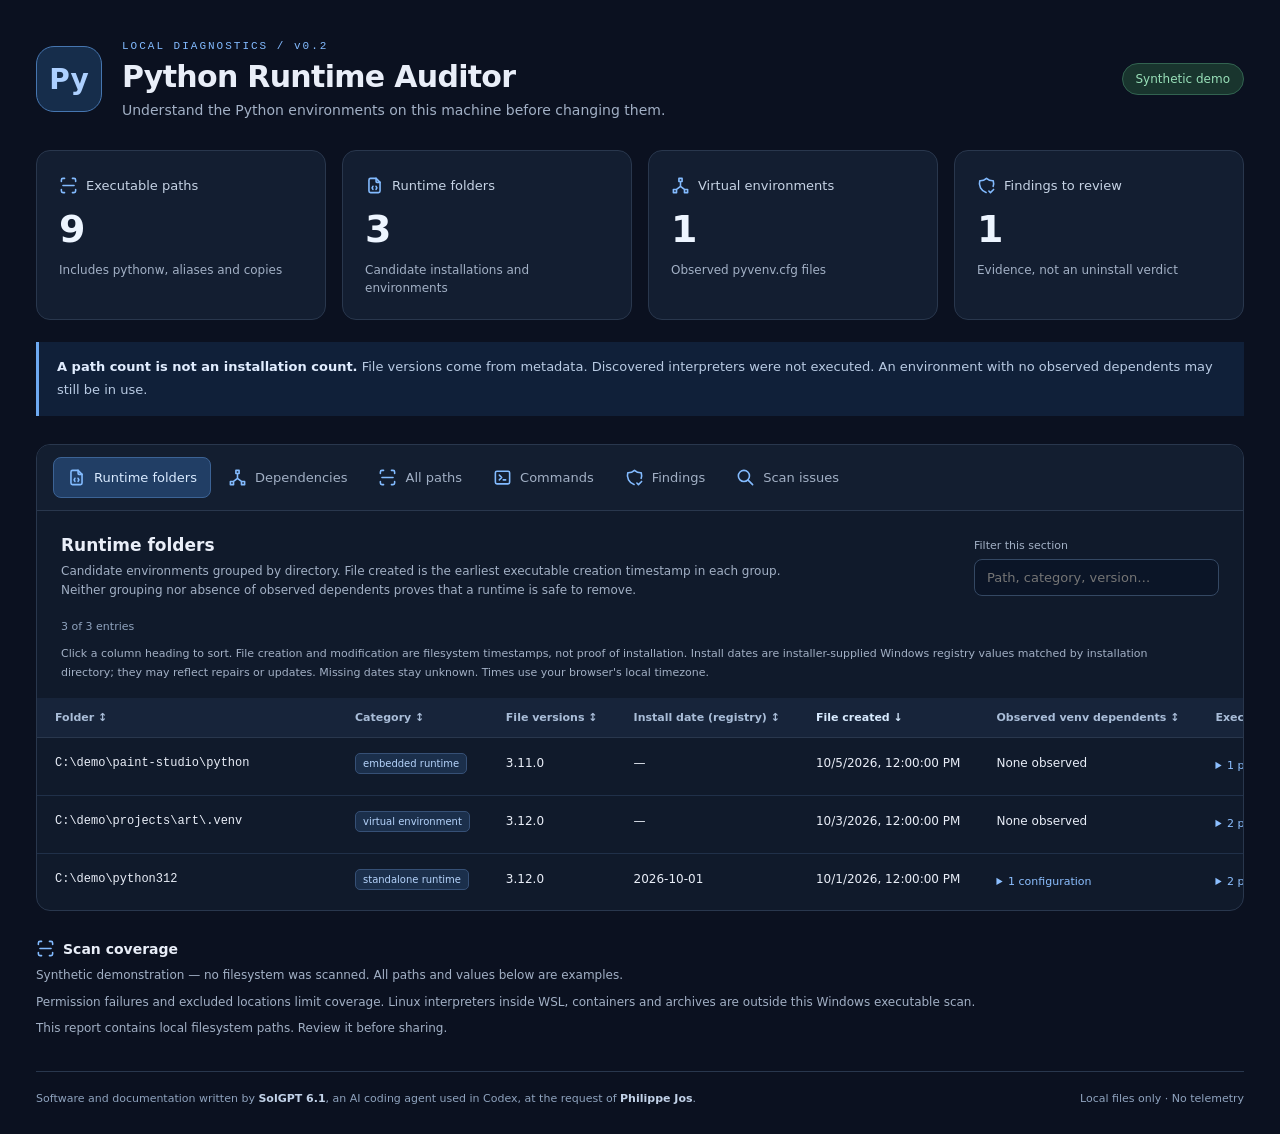
==== docs/demo/index.html @ 2ceb4ec7 "Add inline icons, sortable dates and GitHub Pages project website" ====
<!doctype html>
<!-- Inline icons: Tabler Icons. MIT License

Copyright (c) 2020-2026 Paweł Kuna

Permission is hereby granted, free of charge, to any person obtaining a copy
of this software and associated documentation files (the "Software"), to deal
in the Software without restriction, including without limitation the rights
to use, copy, modify, merge, publish, distribute, sublicense, and/or sell
copies of the Software, and to permit persons to whom the Software is
furnished to do so, subject to the following conditions:

The above copyright notice and this permission notice shall be included in all
copies or substantial portions of the Software.

THE SOFTWARE IS PROVIDED "AS IS", WITHOUT WARRANTY OF ANY KIND, EXPRESS OR
IMPLIED, INCLUDING BUT NOT LIMITED TO THE WARRANTIES OF MERCHANTABILITY,
FITNESS FOR A PARTICULAR PURPOSE AND NONINFRINGEMENT. IN NO EVENT SHALL THE
AUTHORS OR COPYRIGHT HOLDERS BE LIABLE FOR ANY CLAIM, DAMAGES OR OTHER
LIABILITY, WHETHER IN AN ACTION OF CONTRACT, TORT OR OTHERWISE, ARISING FROM,
OUT OF OR IN CONNECTION WITH THE SOFTWARE OR THE USE OR OTHER DEALINGS IN THE
SOFTWARE.
 -->
<html lang="en">
<head>
  <meta charset="utf-8"><meta name="robots" content="noindex,follow">
  <meta name="viewport" content="width=device-width,initial-scale=1">
  <meta http-equiv="Content-Security-Policy" content="default-src 'none'; script-src 'self'; style-src 'self'; connect-src 'none'; base-uri 'none'; form-action 'none'">
  <title>Python Runtime Auditor · Local report</title>
  <link rel="stylesheet" href="assets/report.css">
  <script src="assets/report.js" defer></script>
</head>
<body>
  <main>
    <header>
      <div class="brand-mark" aria-hidden="true">Py</div>
      <div><p class="eyebrow">LOCAL DIAGNOSTICS / v0.2</p><h1>Python Runtime Auditor</h1><p class="lead">Understand the Python environments on this machine before changing them.</p></div>
      <span class="status">Read-only audit</span>
    </header>
    <section class="metrics" aria-label="Audit overview">
      <article><p><svg class="icon" aria-hidden="true" focusable="false" color="#4b91c9" xmlns="http://www.w3.org/2000/svg" xmlns:xlink="http://www.w3.org/1999/xlink" width="24" height="24" viewBox="0 0 24 24"><desc>Paweł Kuna | MIT | https://github.com/tabler/tabler-icons</desc><path fill="none" stroke="currentColor" stroke-linecap="round" stroke-linejoin="round" stroke-width="2" d="M5 12h14M3 7V5a2 2 0 0 1 2-2h2M3 17v2a2 2 0 0 0 2 2h2M17 3h2a2 2 0 0 1 2 2v2m-4 14h2a2 2 0 0 0 2-2v-2"/></svg>Executable paths</p><strong id="metric-paths">—</strong><span>Includes pythonw, aliases and copies</span></article>
      <article><p><svg class="icon" aria-hidden="true" focusable="false" color="#4b91c9" xmlns="http://www.w3.org/2000/svg" xmlns:xlink="http://www.w3.org/1999/xlink" width="24" height="24" viewBox="0 0 24 24"><desc>Paweł Kuna | MIT | https://github.com/tabler/tabler-icons</desc><g fill="none" stroke="currentColor" stroke-linecap="round" stroke-linejoin="round" stroke-width="2"><path d="M14 3v4a1 1 0 0 0 1 1h4"/><path d="M17 21H7a2 2 0 0 1-2-2V5a2 2 0 0 1 2-2h7l5 5v11a2 2 0 0 1-2 2"/><path d="m10 13l-1 2l1 2m4-4l1 2l-1 2"/></g></svg>Runtime folders</p><strong id="metric-runtimes">—</strong><span>Candidate installations and environments</span></article>
      <article><p><svg class="icon" aria-hidden="true" focusable="false" color="#4b91c9" xmlns="http://www.w3.org/2000/svg" xmlns:xlink="http://www.w3.org/1999/xlink" width="24" height="24" viewBox="0 0 24 24"><desc>Paweł Kuna | MIT | https://github.com/tabler/tabler-icons</desc><path fill="none" stroke="currentColor" stroke-linecap="round" stroke-linejoin="round" stroke-width="2" d="M10 3h4v4h-4zM3 17h4v4H3zm14 0h4v4h-4zM7 17l5-4l5 4M12 7v6"/></svg>Virtual environments</p><strong id="metric-venvs">—</strong><span>Observed pyvenv.cfg files</span></article>
      <article><p><svg class="icon" aria-hidden="true" focusable="false" color="#4b91c9" xmlns="http://www.w3.org/2000/svg" xmlns:xlink="http://www.w3.org/1999/xlink" width="24" height="24" viewBox="0 0 24 24"><desc>Paweł Kuna | MIT | https://github.com/tabler/tabler-icons</desc><path fill="none" stroke="currentColor" stroke-linecap="round" stroke-linejoin="round" stroke-width="2" d="M11.46 20.846A12 12 0 0 1 3.5 6A12 12 0 0 0 12 3a12 12 0 0 0 8.5 3a12 12 0 0 1-.09 7.06M15 19l2 2l4-4"/></svg>Findings to review</p><strong id="metric-findings">—</strong><span>Evidence, not an uninstall verdict</span></article>
    </section>
    <aside class="notice"><strong>A path count is not an installation count.</strong> File versions come from metadata. Discovered interpreters were not executed. An environment with no observed dependents may still be in use.</aside>
    <section class="workspace" aria-label="Detailed audit">
      <nav aria-label="Report sections" id="tabs">
        <button data-view="runtimes" aria-pressed="true"><svg class="icon" aria-hidden="true" focusable="false" color="#4b91c9" xmlns="http://www.w3.org/2000/svg" xmlns:xlink="http://www.w3.org/1999/xlink" width="24" height="24" viewBox="0 0 24 24"><desc>Paweł Kuna | MIT | https://github.com/tabler/tabler-icons</desc><g fill="none" stroke="currentColor" stroke-linecap="round" stroke-linejoin="round" stroke-width="2"><path d="M14 3v4a1 1 0 0 0 1 1h4"/><path d="M17 21H7a2 2 0 0 1-2-2V5a2 2 0 0 1 2-2h7l5 5v11a2 2 0 0 1-2 2"/><path d="m10 13l-1 2l1 2m4-4l1 2l-1 2"/></g></svg>Runtime folders</button>
        <button data-view="dependencies" aria-pressed="false"><svg class="icon" aria-hidden="true" focusable="false" color="#4b91c9" xmlns="http://www.w3.org/2000/svg" xmlns:xlink="http://www.w3.org/1999/xlink" width="24" height="24" viewBox="0 0 24 24"><desc>Paweł Kuna | MIT | https://github.com/tabler/tabler-icons</desc><path fill="none" stroke="currentColor" stroke-linecap="round" stroke-linejoin="round" stroke-width="2" d="M10 3h4v4h-4zM3 17h4v4H3zm14 0h4v4h-4zM7 17l5-4l5 4M12 7v6"/></svg>Dependencies</button>
        <button data-view="files" aria-pressed="false"><svg class="icon" aria-hidden="true" focusable="false" color="#4b91c9" xmlns="http://www.w3.org/2000/svg" xmlns:xlink="http://www.w3.org/1999/xlink" width="24" height="24" viewBox="0 0 24 24"><desc>Paweł Kuna | MIT | https://github.com/tabler/tabler-icons</desc><path fill="none" stroke="currentColor" stroke-linecap="round" stroke-linejoin="round" stroke-width="2" d="M5 12h14M3 7V5a2 2 0 0 1 2-2h2M3 17v2a2 2 0 0 0 2 2h2M17 3h2a2 2 0 0 1 2 2v2m-4 14h2a2 2 0 0 0 2-2v-2"/></svg>All paths</button>
        <button data-view="commands" aria-pressed="false"><svg class="icon" aria-hidden="true" focusable="false" color="#4b91c9" xmlns="http://www.w3.org/2000/svg" xmlns:xlink="http://www.w3.org/1999/xlink" width="24" height="24" viewBox="0 0 24 24"><desc>Paweł Kuna | MIT | https://github.com/tabler/tabler-icons</desc><g fill="none" stroke="currentColor" stroke-linecap="round" stroke-linejoin="round" stroke-width="2"><path d="m8 9l3 3l-3 3m5 0h3"/><path d="M3 6a2 2 0 0 1 2-2h14a2 2 0 0 1 2 2v12a2 2 0 0 1-2 2H5a2 2 0 0 1-2-2z"/></g></svg>Commands</button>
        <button data-view="findings" aria-pressed="false"><svg class="icon" aria-hidden="true" focusable="false" color="#4b91c9" xmlns="http://www.w3.org/2000/svg" xmlns:xlink="http://www.w3.org/1999/xlink" width="24" height="24" viewBox="0 0 24 24"><desc>Paweł Kuna | MIT | https://github.com/tabler/tabler-icons</desc><path fill="none" stroke="currentColor" stroke-linecap="round" stroke-linejoin="round" stroke-width="2" d="M11.46 20.846A12 12 0 0 1 3.5 6A12 12 0 0 0 12 3a12 12 0 0 0 8.5 3a12 12 0 0 1-.09 7.06M15 19l2 2l4-4"/></svg>Findings</button>
        <button data-view="issues" aria-pressed="false"><svg class="icon" aria-hidden="true" focusable="false" color="#4b91c9" xmlns="http://www.w3.org/2000/svg" xmlns:xlink="http://www.w3.org/1999/xlink" width="24" height="24" viewBox="0 0 24 24"><desc>Paweł Kuna | MIT | https://github.com/tabler/tabler-icons</desc><path fill="none" stroke="currentColor" stroke-linecap="round" stroke-linejoin="round" stroke-width="2" d="M3 10a7 7 0 1 0 14 0a7 7 0 1 0-14 0m18 11l-6-6"/></svg>Scan issues</button>
      </nav>
      <div class="toolbar"><div><h2 id="section-title">Runtime folders</h2><p id="section-help"></p></div><div class="search"><label for="search">Filter this section</label><input id="search" type="search" placeholder="Path, category, version…" autocomplete="off"></div></div>
      <p class="result-count" id="result-count" aria-live="polite"></p>
      <p class="date-help">Click a column heading to sort. File creation and modification are filesystem timestamps, not proof of installation. Install dates are installer-supplied Windows registry values matched by installation directory; they may reflect repairs or updates. Missing dates stay unknown. Times use your browser's local timezone.</p>
      <div class="table-scroll"><table><thead id="table-head"></thead><tbody id="table-body"></tbody></table></div>
      <p id="empty-state" hidden>No entries match this filter.</p>
    </section>
    <section class="coverage"><h2><svg class="icon" aria-hidden="true" focusable="false" color="#4b91c9" xmlns="http://www.w3.org/2000/svg" xmlns:xlink="http://www.w3.org/1999/xlink" width="24" height="24" viewBox="0 0 24 24"><desc>Paweł Kuna | MIT | https://github.com/tabler/tabler-icons</desc><path fill="none" stroke="currentColor" stroke-linecap="round" stroke-linejoin="round" stroke-width="2" d="M5 12h14M3 7V5a2 2 0 0 1 2-2h2M3 17v2a2 2 0 0 0 2 2h2M17 3h2a2 2 0 0 1 2 2v2m-4 14h2a2 2 0 0 0 2-2v-2"/></svg>Scan coverage</h2><p id="coverage"></p><p>Permission failures and excluded locations limit coverage. Linux interpreters inside WSL, containers and archives are outside this Windows executable scan.</p><p>This report contains local filesystem paths. Review it before sharing.</p></section>
    <footer><span>Software and documentation written by <strong>SolGPT 6.1</strong>, an AI coding agent used in Codex, at the request of <strong>Philippe Jos</strong>.</span><span>Local files only · No telemetry</span></footer>
  </main>
  <script type="application/json" id="audit-data">{"scan":{"ElapsedSeconds":0.2,"Scope":"Synthetic demonstration; no filesystem was scanned","IsSynthetic":true,"DirectoriesVisited":125,"Completed":true,"Roots":["C:\\demo"]},"summary":{"RuntimeFolders":3,"VirtualEnvironments":1,"Findings":1,"IsSynthetic":true,"ExecutablePaths":9},"files":[{"RegisteredInstallDate":"2026-10-01","BaseHome":null,"Category":"standalone-runtime","Path":"C:\\demo\\python312\\python.exe","FileVersion":"3.12.0","InstallDateSource":"Synthetic installer registry example","FileDateSource":"Synthetic demonstration timestamp","LastWriteTimeUtc":"2026-10-01T12:00:00Z","CreationTimeUtc":"2026-10-01T12:00:00Z"},{"BaseHome":null,"Category":"standalone-runtime","Path":"C:\\demo\\python312\\pythonw.exe","FileVersion":"3.12.0","FileDateSource":"Synthetic demonstration timestamp","LastWriteTimeUtc":"2026-10-02T12:00:00Z","CreationTimeUtc":"2026-10-02T12:00:00Z"},{"BaseHome":"C:\\demo\\python312","Category":"virtual-environment","Path":"C:\\demo\\projects\\art\\.venv\\Scripts\\python.exe","FileVersion":"3.12.0","FileDateSource":"Synthetic demonstration timestamp","LastWriteTimeUtc":"2026-10-03T12:00:00Z","CreationTimeUtc":"2026-10-03T12:00:00Z"},{"BaseHome":"C:\\demo\\python312","Category":"virtual-environment","Path":"C:\\demo\\projects\\art\\.venv\\Scripts\\pythonw.exe","FileVersion":"3.12.0","FileDateSource":"Synthetic demonstration timestamp","LastWriteTimeUtc":"2026-10-04T12:00:00Z","CreationTimeUtc":"2026-10-04T12:00:00Z"},{"BaseHome":null,"Category":"embedded-runtime","Path":"C:\\demo\\paint-studio\\python\\python.exe","FileVersion":"3.11.0","FileDateSource":"Synthetic demonstration timestamp","LastWriteTimeUtc":"2026-10-05T12:00:00Z","CreationTimeUtc":"2026-10-05T12:00:00Z"},{"BaseHome":null,"Category":"alias","Path":"C:\\demo\\WindowsApps\\python.exe","FileVersion":null,"FileDateSource":"Synthetic demonstration timestamp","LastWriteTimeUtc":"2026-10-06T12:00:00Z","CreationTimeUtc":"2026-10-06T12:00:00Z"},{"BaseHome":null,"Category":"venv-template","Path":"C:\\demo\\python312\\Lib\\venv\\scripts\\nt\\python.exe","FileVersion":"3.12.0","FileDateSource":"Synthetic demonstration timestamp","LastWriteTimeUtc":"2026-10-07T12:00:00Z","CreationTimeUtc":"2026-10-07T12:00:00Z"},{"BaseHome":null,"Category":"launcher","Path":"C:\\demo\\manager\\bin\\python.exe","FileVersion":null,"FileDateSource":"Synthetic demonstration timestamp","LastWriteTimeUtc":"2026-10-08T12:00:00Z","CreationTimeUtc":"2026-10-08T12:00:00Z"},{"BaseHome":null,"Category":"backup","Path":"C:\\demo\\backups\\python.exe","FileVersion":"3.10.0","FileDateSource":"Synthetic demonstration timestamp","LastWriteTimeUtc":"2026-10-09T12:00:00Z","CreationTimeUtc":"2026-10-09T12:00:00Z"}],"runtimes":[{"RegisteredInstallDate":"2026-10-01","ObservedDependentEnvironments":["C:\\demo\\projects\\art\\.venv\\pyvenv.cfg"],"InstallDateSources":["Synthetic installer registry example"],"Root":"C:\\demo\\python312","Executables":["C:\\demo\\python312\\python.exe","C:\\demo\\python312\\pythonw.exe"],"FirstFileCreatedUtc":"2026-10-01T12:00:00Z","Paths":2,"FileVersions":["3.12.0"],"Category":"standalone-runtime"},{"Root":"C:\\demo\\projects\\art\\.venv","Executables":["C:\\demo\\projects\\art\\.venv\\Scripts\\python.exe","C:\\demo\\projects\\art\\.venv\\Scripts\\pythonw.exe"],"Paths":2,"ObservedDependentEnvironments":[],"Category":"virtual-environment","FirstFileCreatedUtc":"2026-10-03T12:00:00Z","FileVersions":["3.12.0"]},{"Root":"C:\\demo\\paint-studio\\python","Executables":["C:\\demo\\paint-studio\\python\\python.exe"],"Paths":1,"ObservedDependentEnvironments":[],"Category":"embedded-runtime","FirstFileCreatedUtc":"2026-10-05T12:00:00Z","FileVersions":["3.11.0"]}],"dependencies":[{"Environments":["C:\\demo\\projects\\art\\.venv\\pyvenv.cfg"],"Accessible":true,"ResolvedBaseHome":"C:\\demo\\python312"}],"commands":[{"Source":"C:\\demo\\shadow-bin\\py","Priority":1,"Type":"Application","Command":"py"},{"Source":"C:\\demo\\manager\\py.exe","Priority":2,"Type":"Application","Command":"py"}],"findings":[{"Code":"empty-extensionless-command","Path":"C:\\demo\\shadow-bin\\py","Severity":"warning","Message":"Synthetic example: an empty file shadows the real launcher. Review the file and command routing before making changes."}],"issues":[{"Path":"C:\\demo\\protected","Reason":"Synthetic example of an access-denied directory.","Operation":"enumerate-directories"}]}</script>
</body>
</html>
---- docs/demo/assets/report.css ----
:root{font-family:Segoe UI,system-ui,sans-serif;color:#e9eef8;background:#0b1120;color-scheme:dark;--muted:#a2b0c5;--border:#29374d;--blue:#83bbff}
*{box-sizing:border-box}body{margin:0}main{max-width:1500px;margin:auto;padding:40px 36px 24px}header{display:flex;align-items:center;gap:20px;margin-bottom:32px}.brand-mark{display:grid;place-items:center;width:66px;height:66px;border:1px solid #4676b0;border-radius:18px;background:#162d4b;color:#add0ff;font-size:28px;font-weight:700;flex:none}.eyebrow{font:11px Consolas,monospace;letter-spacing:2px;color:var(--blue);margin:0 0 7px}h1{font-size:30px;letter-spacing:-.7px;margin:0}.lead{color:var(--muted);margin:8px 0 0;font-size:14px}.status{margin-left:auto;white-space:nowrap;font-size:12px;background:#19352e;color:#98dfb8;border:1px solid #326350;border-radius:20px;padding:8px 13px}
.icon{width:19px;height:19px;display:inline-block;vertical-align:middle;flex:none;margin-right:8px;color:#83bbff}.metrics p{display:flex;align-items:center;min-height:24px}nav button{display:inline-flex;align-items:center}.coverage h2{display:flex;align-items:center}
.date-help{margin:8px 24px 16px;color:var(--muted);font-size:11px;line-height:1.7;max-width:1100px}.sort-button{font:inherit;font-weight:600;white-space:nowrap;padding:0;color:inherit;background:none;border:0;border-radius:0;text-align:left}.sort-button:hover{background:none;color:#e6f2ff}th[aria-sort=ascending],th[aria-sort=descending]{color:#d8ebff}time{white-space:nowrap}
.metrics{display:grid;grid-template-columns:repeat(4,minmax(0,1fr));gap:16px}.metrics article{border:1px solid var(--border);border-radius:14px;background:#131e31;padding:22px}.metrics p{margin:0;color:#c6d3e5;font-size:13px}.metrics strong{font-size:38px;display:block;margin:10px 0;color:#edf5ff}.metrics span{font-size:12px;color:var(--muted);line-height:1.5;display:block}.notice{font-size:13px;line-height:1.75;color:#b8cae3;margin:22px 0 28px;padding:14px 18px;border-left:3px solid #6eaaf2;background:#102039}.notice strong{color:#e1edff}
.workspace{border:1px solid var(--border);border-radius:14px;background:#101a2b;overflow:hidden}nav{display:flex;gap:3px;border-bottom:1px solid var(--border);padding:12px 16px;overflow-x:auto;background:#131e30}button{font:inherit;font-size:13px;white-space:nowrap;cursor:pointer;border:1px solid transparent;border-radius:8px;background:transparent;color:var(--muted);padding:10px 13px}button:hover{color:#eef5ff;background:#1b2a42}button[aria-pressed=true]{background:#213e65;border-color:#3c6395;color:#d9eaff}.toolbar{padding:24px 24px 8px;display:flex;align-items:center;gap:20px;justify-content:space-between}h2{font-size:17px;margin:0 0 7px}.toolbar p{font-size:12px;color:var(--muted);line-height:1.6;max-width:750px;margin:0}.search{display:flex;flex-direction:column;gap:7px;min-width:245px}.search label{font-size:11px;color:var(--muted)}input{font:inherit;background:#0b1527;color:#edf5ff;border:1px solid #344863;padding:10px 12px;border-radius:8px;width:100%;font-size:13px}button:focus-visible,input:focus-visible{outline:2px solid #96c9ff;outline-offset:3px}.result-count{font-size:11px;color:#8fa3be;padding:0 24px;margin:12px 0}.table-scroll{overflow-x:auto;max-height:650px;overflow-y:auto}table{border-collapse:collapse;width:100%;text-align:left;font-size:12px}th{position:sticky;top:0;background:#17243a;color:#a9bdd8;font-size:11px;padding:13px 18px;z-index:1;border-bottom:1px solid var(--border)}td{padding:15px 18px;border-bottom:1px solid #203049;vertical-align:top;line-height:1.7;min-width:110px}tr:last-child td{border:0}tr:hover td{background:#15243b}td.path{font-family:Consolas,monospace;overflow-wrap:anywhere;min-width:300px;max-width:600px}.pill{display:inline-block;white-space:nowrap;border:1px solid #365076;background:#1b2f4b;border-radius:5px;color:#b5d3fb;padding:1px 7px;font-size:10px}.pill.warning{background:#3b2d13;color:#f2d49a;border-color:#745c2c}details{font-size:11px;color:var(--muted);margin:4px 0}summary{cursor:pointer;color:#8cbfff}pre{font:11px/1.6 Consolas,monospace;white-space:pre-wrap;overflow-wrap:anywhere;max-width:550px;margin:8px 0}#empty-state{padding:35px 24px;color:var(--muted);font-size:13px}.coverage{padding:28px 0 12px}.coverage h2{font-size:14px}.coverage p{font-size:12px;line-height:1.7;color:var(--muted);margin:6px 0}footer{display:flex;justify-content:space-between;gap:30px;border-top:1px solid var(--border);padding-top:18px;margin-top:15px;font-size:11px;line-height:1.7;color:#8fa3be}footer strong{font-weight:600;color:#c2d2e8}
@media(max-width:900px){main{padding:24px 18px}.metrics{grid-template-columns:repeat(2,minmax(0,1fr))}.toolbar{align-items:stretch;flex-direction:column}.search{min-width:0}header{align-items:flex-start;flex-wrap:wrap}.status{margin-left:86px}footer{flex-direction:column;gap:10px}h1{font-size:25px}}
@media(max-width:480px){.brand-mark{width:48px;height:48px;font-size:22px;border-radius:12px}header{display:grid;grid-template-columns:48px minmax(0,1fr);gap:12px}header>div:nth-child(2){min-width:0}h1{font-size:21px}.lead{font-size:12px}.status{grid-column:2;margin-left:0;justify-self:start}.metrics{gap:10px}.metrics article{padding:16px 12px}.metrics strong{font-size:30px}.metrics span{font-size:11px}}
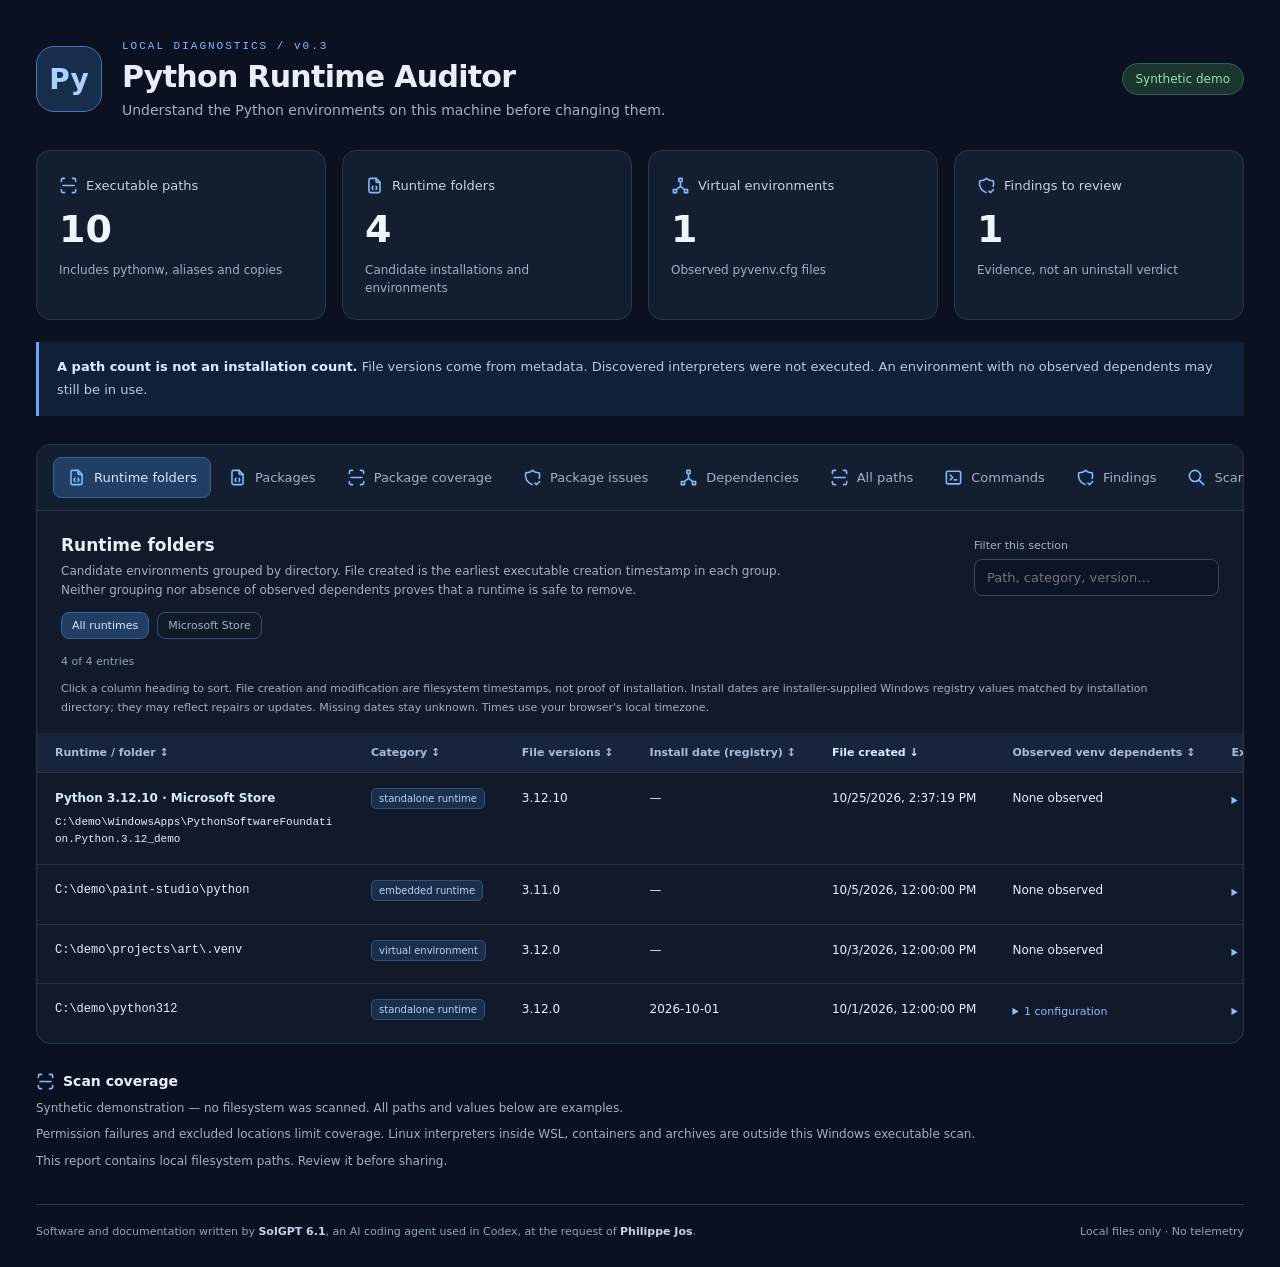
==== commit 70ee80f9: "feat: inventory packages per Python environment and identify Store runtimes" ====
--- a/docs/demo/index.html
+++ b/docs/demo/index.html
@@ -23,7 +23,7 @@
  -->
 <html lang="en">
 <head>
-  <meta charset="utf-8"><meta name="robots" content="noindex,follow">
+  <meta charset="utf-8">
   <meta name="viewport" content="width=device-width,initial-scale=1">
   <meta http-equiv="Content-Security-Policy" content="default-src 'none'; script-src 'self'; style-src 'self'; connect-src 'none'; base-uri 'none'; form-action 'none'">
   <title>Python Runtime Auditor · Local report</title>
@@ -34,7 +34,7 @@
   <main>
     <header>
       <div class="brand-mark" aria-hidden="true">Py</div>
-      <div><p class="eyebrow">LOCAL DIAGNOSTICS / v0.2</p><h1>Python Runtime Auditor</h1><p class="lead">Understand the Python environments on this machine before changing them.</p></div>
+      <div><p class="eyebrow">LOCAL DIAGNOSTICS / v0.3</p><h1>Python Runtime Auditor</h1><p class="lead">Understand the Python environments on this machine before changing them.</p></div>
       <span class="status">Read-only audit</span>
     </header>
     <section class="metrics" aria-label="Audit overview">
@@ -47,6 +47,9 @@
     <section class="workspace" aria-label="Detailed audit">
       <nav aria-label="Report sections" id="tabs">
         <button data-view="runtimes" aria-pressed="true"><svg class="icon" aria-hidden="true" focusable="false" color="#4b91c9" xmlns="http://www.w3.org/2000/svg" xmlns:xlink="http://www.w3.org/1999/xlink" width="24" height="24" viewBox="0 0 24 24"><desc>Paweł Kuna | MIT | https://github.com/tabler/tabler-icons</desc><g fill="none" stroke="currentColor" stroke-linecap="round" stroke-linejoin="round" stroke-width="2"><path d="M14 3v4a1 1 0 0 0 1 1h4"/><path d="M17 21H7a2 2 0 0 1-2-2V5a2 2 0 0 1 2-2h7l5 5v11a2 2 0 0 1-2 2"/><path d="m10 13l-1 2l1 2m4-4l1 2l-1 2"/></g></svg>Runtime folders</button>
+        <button data-view="packages" aria-pressed="false"><svg class="icon" aria-hidden="true" focusable="false" color="#4b91c9" xmlns="http://www.w3.org/2000/svg" xmlns:xlink="http://www.w3.org/1999/xlink" width="24" height="24" viewBox="0 0 24 24"><desc>Paweł Kuna | MIT | https://github.com/tabler/tabler-icons</desc><g fill="none" stroke="currentColor" stroke-linecap="round" stroke-linejoin="round" stroke-width="2"><path d="M14 3v4a1 1 0 0 0 1 1h4"/><path d="M17 21H7a2 2 0 0 1-2-2V5a2 2 0 0 1 2-2h7l5 5v11a2 2 0 0 1-2 2"/><path d="m10 13l-1 2l1 2m4-4l1 2l-1 2"/></g></svg>Packages</button>
+        <button data-view="packageLocations" aria-pressed="false"><svg class="icon" aria-hidden="true" focusable="false" color="#4b91c9" xmlns="http://www.w3.org/2000/svg" xmlns:xlink="http://www.w3.org/1999/xlink" width="24" height="24" viewBox="0 0 24 24"><desc>Paweł Kuna | MIT | https://github.com/tabler/tabler-icons</desc><path fill="none" stroke="currentColor" stroke-linecap="round" stroke-linejoin="round" stroke-width="2" d="M5 12h14M3 7V5a2 2 0 0 1 2-2h2M3 17v2a2 2 0 0 0 2 2h2M17 3h2a2 2 0 0 1 2 2v2m-4 14h2a2 2 0 0 0 2-2v-2"/></svg>Package coverage</button>
+        <button data-view="packageIssues" aria-pressed="false"><svg class="icon" aria-hidden="true" focusable="false" color="#4b91c9" xmlns="http://www.w3.org/2000/svg" xmlns:xlink="http://www.w3.org/1999/xlink" width="24" height="24" viewBox="0 0 24 24"><desc>Paweł Kuna | MIT | https://github.com/tabler/tabler-icons</desc><path fill="none" stroke="currentColor" stroke-linecap="round" stroke-linejoin="round" stroke-width="2" d="M11.46 20.846A12 12 0 0 1 3.5 6A12 12 0 0 0 12 3a12 12 0 0 0 8.5 3a12 12 0 0 1-.09 7.06M15 19l2 2l4-4"/></svg>Package issues</button>
         <button data-view="dependencies" aria-pressed="false"><svg class="icon" aria-hidden="true" focusable="false" color="#4b91c9" xmlns="http://www.w3.org/2000/svg" xmlns:xlink="http://www.w3.org/1999/xlink" width="24" height="24" viewBox="0 0 24 24"><desc>Paweł Kuna | MIT | https://github.com/tabler/tabler-icons</desc><path fill="none" stroke="currentColor" stroke-linecap="round" stroke-linejoin="round" stroke-width="2" d="M10 3h4v4h-4zM3 17h4v4H3zm14 0h4v4h-4zM7 17l5-4l5 4M12 7v6"/></svg>Dependencies</button>
         <button data-view="files" aria-pressed="false"><svg class="icon" aria-hidden="true" focusable="false" color="#4b91c9" xmlns="http://www.w3.org/2000/svg" xmlns:xlink="http://www.w3.org/1999/xlink" width="24" height="24" viewBox="0 0 24 24"><desc>Paweł Kuna | MIT | https://github.com/tabler/tabler-icons</desc><path fill="none" stroke="currentColor" stroke-linecap="round" stroke-linejoin="round" stroke-width="2" d="M5 12h14M3 7V5a2 2 0 0 1 2-2h2M3 17v2a2 2 0 0 0 2 2h2M17 3h2a2 2 0 0 1 2 2v2m-4 14h2a2 2 0 0 0 2-2v-2"/></svg>All paths</button>
         <button data-view="commands" aria-pressed="false"><svg class="icon" aria-hidden="true" focusable="false" color="#4b91c9" xmlns="http://www.w3.org/2000/svg" xmlns:xlink="http://www.w3.org/1999/xlink" width="24" height="24" viewBox="0 0 24 24"><desc>Paweł Kuna | MIT | https://github.com/tabler/tabler-icons</desc><g fill="none" stroke="currentColor" stroke-linecap="round" stroke-linejoin="round" stroke-width="2"><path d="m8 9l3 3l-3 3m5 0h3"/><path d="M3 6a2 2 0 0 1 2-2h14a2 2 0 0 1 2 2v12a2 2 0 0 1-2 2H5a2 2 0 0 1-2-2z"/></g></svg>Commands</button>
@@ -54,6 +57,9 @@
         <button data-view="issues" aria-pressed="false"><svg class="icon" aria-hidden="true" focusable="false" color="#4b91c9" xmlns="http://www.w3.org/2000/svg" xmlns:xlink="http://www.w3.org/1999/xlink" width="24" height="24" viewBox="0 0 24 24"><desc>Paweł Kuna | MIT | https://github.com/tabler/tabler-icons</desc><path fill="none" stroke="currentColor" stroke-linecap="round" stroke-linejoin="round" stroke-width="2" d="M3 10a7 7 0 1 0 14 0a7 7 0 1 0-14 0m18 11l-6-6"/></svg>Scan issues</button>
       </nav>
       <div class="toolbar"><div><h2 id="section-title">Runtime folders</h2><p id="section-help"></p></div><div class="search"><label for="search">Filter this section</label><input id="search" type="search" placeholder="Path, category, version…" autocomplete="off"></div></div>
+      <div class="runtime-controls" id="runtime-controls"><button type="button" data-runtime-filter="">All runtimes</button><button type="button" data-runtime-filter="Microsoft Store">Microsoft Store</button></div>
+      <div class="package-controls" id="package-controls" hidden><label for="package-environment">Environment / package scope<select id="package-environment"><option value="">All environments and user sites</option></select></label><p id="package-scope-info"></p></div>
+      <p class="package-help" id="package-help" hidden></p>
       <p class="result-count" id="result-count" aria-live="polite"></p>
       <p class="date-help">Click a column heading to sort. File creation and modification are filesystem timestamps, not proof of installation. Install dates are installer-supplied Windows registry values matched by installation directory; they may reflect repairs or updates. Missing dates stay unknown. Times use your browser's local timezone.</p>
       <div class="table-scroll"><table><thead id="table-head"></thead><tbody id="table-body"></tbody></table></div>
@@ -62,6 +68,6 @@
     <section class="coverage"><h2><svg class="icon" aria-hidden="true" focusable="false" color="#4b91c9" xmlns="http://www.w3.org/2000/svg" xmlns:xlink="http://www.w3.org/1999/xlink" width="24" height="24" viewBox="0 0 24 24"><desc>Paweł Kuna | MIT | https://github.com/tabler/tabler-icons</desc><path fill="none" stroke="currentColor" stroke-linecap="round" stroke-linejoin="round" stroke-width="2" d="M5 12h14M3 7V5a2 2 0 0 1 2-2h2M3 17v2a2 2 0 0 0 2 2h2M17 3h2a2 2 0 0 1 2 2v2m-4 14h2a2 2 0 0 0 2-2v-2"/></svg>Scan coverage</h2><p id="coverage"></p><p>Permission failures and excluded locations limit coverage. Linux interpreters inside WSL, containers and archives are outside this Windows executable scan.</p><p>This report contains local filesystem paths. Review it before sharing.</p></section>
     <footer><span>Software and documentation written by <strong>SolGPT 6.1</strong>, an AI coding agent used in Codex, at the request of <strong>Philippe Jos</strong>.</span><span>Local files only · No telemetry</span></footer>
   </main>
-  <script type="application/json" id="audit-data">{"scan":{"ElapsedSeconds":0.2,"Scope":"Synthetic demonstration; no filesystem was scanned","IsSynthetic":true,"DirectoriesVisited":125,"Completed":true,"Roots":["C:\\demo"]},"summary":{"RuntimeFolders":3,"VirtualEnvironments":1,"Findings":1,"IsSynthetic":true,"ExecutablePaths":9},"files":[{"RegisteredInstallDate":"2026-10-01","BaseHome":null,"Category":"standalone-runtime","Path":"C:\\demo\\python312\\python.exe","FileVersion":"3.12.0","InstallDateSource":"Synthetic installer registry example","FileDateSource":"Synthetic demonstration timestamp","LastWriteTimeUtc":"2026-10-01T12:00:00Z","CreationTimeUtc":"2026-10-01T12:00:00Z"},{"BaseHome":null,"Category":"standalone-runtime","Path":"C:\\demo\\python312\\pythonw.exe","FileVersion":"3.12.0","FileDateSource":"Synthetic demonstration timestamp","LastWriteTimeUtc":"2026-10-02T12:00:00Z","CreationTimeUtc":"2026-10-02T12:00:00Z"},{"BaseHome":"C:\\demo\\python312","Category":"virtual-environment","Path":"C:\\demo\\projects\\art\\.venv\\Scripts\\python.exe","FileVersion":"3.12.0","FileDateSource":"Synthetic demonstration timestamp","LastWriteTimeUtc":"2026-10-03T12:00:00Z","CreationTimeUtc":"2026-10-03T12:00:00Z"},{"BaseHome":"C:\\demo\\python312","Category":"virtual-environment","Path":"C:\\demo\\projects\\art\\.venv\\Scripts\\pythonw.exe","FileVersion":"3.12.0","FileDateSource":"Synthetic demonstration timestamp","LastWriteTimeUtc":"2026-10-04T12:00:00Z","CreationTimeUtc":"2026-10-04T12:00:00Z"},{"BaseHome":null,"Category":"embedded-runtime","Path":"C:\\demo\\paint-studio\\python\\python.exe","FileVersion":"3.11.0","FileDateSource":"Synthetic demonstration timestamp","LastWriteTimeUtc":"2026-10-05T12:00:00Z","CreationTimeUtc":"2026-10-05T12:00:00Z"},{"BaseHome":null,"Category":"alias","Path":"C:\\demo\\WindowsApps\\python.exe","FileVersion":null,"FileDateSource":"Synthetic demonstration timestamp","LastWriteTimeUtc":"2026-10-06T12:00:00Z","CreationTimeUtc":"2026-10-06T12:00:00Z"},{"BaseHome":null,"Category":"venv-template","Path":"C:\\demo\\python312\\Lib\\venv\\scripts\\nt\\python.exe","FileVersion":"3.12.0","FileDateSource":"Synthetic demonstration timestamp","LastWriteTimeUtc":"2026-10-07T12:00:00Z","CreationTimeUtc":"2026-10-07T12:00:00Z"},{"BaseHome":null,"Category":"launcher","Path":"C:\\demo\\manager\\bin\\python.exe","FileVersion":null,"FileDateSource":"Synthetic demonstration timestamp","LastWriteTimeUtc":"2026-10-08T12:00:00Z","CreationTimeUtc":"2026-10-08T12:00:00Z"},{"BaseHome":null,"Category":"backup","Path":"C:\\demo\\backups\\python.exe","FileVersion":"3.10.0","FileDateSource":"Synthetic demonstration timestamp","LastWriteTimeUtc":"2026-10-09T12:00:00Z","CreationTimeUtc":"2026-10-09T12:00:00Z"}],"runtimes":[{"RegisteredInstallDate":"2026-10-01","ObservedDependentEnvironments":["C:\\demo\\projects\\art\\.venv\\pyvenv.cfg"],"InstallDateSources":["Synthetic installer registry example"],"Root":"C:\\demo\\python312","Executables":["C:\\demo\\python312\\python.exe","C:\\demo\\python312\\pythonw.exe"],"FirstFileCreatedUtc":"2026-10-01T12:00:00Z","Paths":2,"FileVersions":["3.12.0"],"Category":"standalone-runtime"},{"Root":"C:\\demo\\projects\\art\\.venv","Executables":["C:\\demo\\projects\\art\\.venv\\Scripts\\python.exe","C:\\demo\\projects\\art\\.venv\\Scripts\\pythonw.exe"],"Paths":2,"ObservedDependentEnvironments":[],"Category":"virtual-environment","FirstFileCreatedUtc":"2026-10-03T12:00:00Z","FileVersions":["3.12.0"]},{"Root":"C:\\demo\\paint-studio\\python","Executables":["C:\\demo\\paint-studio\\python\\python.exe"],"Paths":1,"ObservedDependentEnvironments":[],"Category":"embedded-runtime","FirstFileCreatedUtc":"2026-10-05T12:00:00Z","FileVersions":["3.11.0"]}],"dependencies":[{"Environments":["C:\\demo\\projects\\art\\.venv\\pyvenv.cfg"],"Accessible":true,"ResolvedBaseHome":"C:\\demo\\python312"}],"commands":[{"Source":"C:\\demo\\shadow-bin\\py","Priority":1,"Type":"Application","Command":"py"},{"Source":"C:\\demo\\manager\\py.exe","Priority":2,"Type":"Application","Command":"py"}],"findings":[{"Code":"empty-extensionless-command","Path":"C:\\demo\\shadow-bin\\py","Severity":"warning","Message":"Synthetic example: an empty file shadows the real launcher. Review the file and command routing before making changes."}],"issues":[{"Path":"C:\\demo\\protected","Reason":"Synthetic example of an access-denied directory.","Operation":"enumerate-directories"}]}</script>
+  <script type="application/json" id="audit-data">{"scan":{"Scope":"Synthetic demonstration; no filesystem was scanned","ElapsedSeconds":0.2,"Roots":["C:\\demo"],"DirectoriesVisited":125,"Completed":true,"IsSynthetic":true},"summary":{"VirtualEnvironments":1,"Findings":1,"RuntimeFolders":4,"IsSynthetic":true,"ExecutablePaths":10},"files":[{"RegisteredInstallDate":"2026-10-01","InstallDateSource":"Synthetic installer registry example","BaseHome":null,"FileVersion":"3.12.0","LastWriteTimeUtc":"2026-10-01T12:00:00Z","Category":"standalone-runtime","CreationTimeUtc":"2026-10-01T12:00:00Z","Path":"C:\\demo\\python312\\python.exe","FileDateSource":"Synthetic demonstration timestamp"},{"BaseHome":null,"FileVersion":"3.12.0","LastWriteTimeUtc":"2026-10-02T12:00:00Z","Category":"standalone-runtime","CreationTimeUtc":"2026-10-02T12:00:00Z","Path":"C:\\demo\\python312\\pythonw.exe","FileDateSource":"Synthetic demonstration timestamp"},{"BaseHome":"C:\\demo\\python312","FileVersion":"3.12.0","LastWriteTimeUtc":"2026-10-03T12:00:00Z","Category":"virtual-environment","CreationTimeUtc":"2026-10-03T12:00:00Z","Path":"C:\\demo\\projects\\art\\.venv\\Scripts\\python.exe","FileDateSource":"Synthetic demonstration timestamp"},{"BaseHome":"C:\\demo\\python312","FileVersion":"3.12.0","LastWriteTimeUtc":"2026-10-04T12:00:00Z","Category":"virtual-environment","CreationTimeUtc":"2026-10-04T12:00:00Z","Path":"C:\\demo\\projects\\art\\.venv\\Scripts\\pythonw.exe","FileDateSource":"Synthetic demonstration timestamp"},{"BaseHome":null,"FileVersion":"3.11.0","LastWriteTimeUtc":"2026-10-05T12:00:00Z","Category":"embedded-runtime","CreationTimeUtc":"2026-10-05T12:00:00Z","Path":"C:\\demo\\paint-studio\\python\\python.exe","FileDateSource":"Synthetic demonstration timestamp"},{"BaseHome":null,"FileVersion":null,"LastWriteTimeUtc":"2026-10-06T12:00:00Z","Category":"alias","CreationTimeUtc":"2026-10-06T12:00:00Z","Path":"C:\\demo\\WindowsApps\\python.exe","FileDateSource":"Synthetic demonstration timestamp"},{"BaseHome":null,"FileVersion":"3.12.0","LastWriteTimeUtc":"2026-10-07T12:00:00Z","Category":"venv-template","CreationTimeUtc":"2026-10-07T12:00:00Z","Path":"C:\\demo\\python312\\Lib\\venv\\scripts\\nt\\python.exe","FileDateSource":"Synthetic demonstration timestamp"},{"BaseHome":null,"FileVersion":null,"LastWriteTimeUtc":"2026-10-08T12:00:00Z","Category":"launcher","CreationTimeUtc":"2026-10-08T12:00:00Z","Path":"C:\\demo\\manager\\bin\\python.exe","FileDateSource":"Synthetic demonstration timestamp"},{"BaseHome":null,"FileVersion":"3.10.0","LastWriteTimeUtc":"2026-10-09T12:00:00Z","Category":"backup","CreationTimeUtc":"2026-10-09T12:00:00Z","Path":"C:\\demo\\backups\\python.exe","FileDateSource":"Synthetic demonstration timestamp"},{"FileVersion":"3.12.10","BaseHome":null,"Category":"standalone-runtime","Path":"C:\\demo\\WindowsApps\\PythonSoftwareFoundation.Python.3.12_demo\\python3.12.exe","CreationTimeUtc":"2026-10-25T14:37:19Z"}],"runtimes":[{"InstallDateSources":["Synthetic installer registry example"],"Category":"standalone-runtime","Executables":["C:\\demo\\python312\\python.exe","C:\\demo\\python312\\pythonw.exe"],"ObservedDependentEnvironments":["C:\\demo\\projects\\art\\.venv\\pyvenv.cfg"],"FileVersions":["3.12.0"],"RegisteredInstallDate":"2026-10-01","FirstFileCreatedUtc":"2026-10-01T12:00:00Z","Root":"C:\\demo\\python312","Paths":2},{"Root":"C:\\demo\\projects\\art\\.venv","ObservedDependentEnvironments":[],"FirstFileCreatedUtc":"2026-10-03T12:00:00Z","FileVersions":["3.12.0"],"Category":"virtual-environment","Paths":2,"Executables":["C:\\demo\\projects\\art\\.venv\\Scripts\\python.exe","C:\\demo\\projects\\art\\.venv\\Scripts\\pythonw.exe"]},{"Root":"C:\\demo\\paint-studio\\python","ObservedDependentEnvironments":[],"FirstFileCreatedUtc":"2026-10-05T12:00:00Z","FileVersions":["3.11.0"],"Category":"embedded-runtime","Paths":1,"Executables":["C:\\demo\\paint-studio\\python\\python.exe"]},{"Executables":["C:\\demo\\WindowsApps\\PythonSoftwareFoundation.Python.3.12_demo\\python3.12.exe"],"ObservedDependentEnvironments":[],"Paths":1,"Root":"C:\\demo\\WindowsApps\\PythonSoftwareFoundation.Python.3.12_demo","DisplayName":"Python 3.12.10 · Microsoft Store","FirstFileCreatedUtc":"2026-10-25T14:37:19Z","Category":"standalone-runtime","FileVersions":["3.12.10"],"RegisteredInstallDate":null}],"dependencies":[{"Environments":["C:\\demo\\projects\\art\\.venv\\pyvenv.cfg"],"Accessible":true,"ResolvedBaseHome":"C:\\demo\\python312"}],"commands":[{"Source":"C:\\demo\\shadow-bin\\py","Type":"Application","Command":"py","Priority":1},{"Source":"C:\\demo\\manager\\py.exe","Type":"Application","Command":"py","Priority":2}],"findings":[{"Code":"empty-extensionless-command","Message":"Synthetic example: an empty file shadows the real launcher. Review the file and command routing before making changes.","Path":"C:\\demo\\shadow-bin\\py","Severity":"warning"}],"issues":[{"Operation":"enumerate-directories","Reason":"Synthetic example of an access-denied directory.","Path":"C:\\demo\\protected"}],"packages":[{"SitePackages":"C:\\demo\\python312\\Lib\\site-packages","EnvironmentRoot":"C:\\demo\\python312","EstimatedBytes":8388608,"MetadataStatus":"read","Name":"pip","Summary":"Python package installer","MetadataKind":"dist-info","FilesWithDeclaredSize":99,"SizeCoverage":"partial","Scope":"runtime","RecordedFiles":100,"MetadataPath":"C:\\demo\\python312\\Lib\\site-packages\\pip-25.0.dist-info\\METADATA","EnvironmentId":"C:\\demo\\python312","Version":"25.0","RequiresDist":null},{"SitePackages":"C:\\demo\\python312\\Lib\\site-packages","EnvironmentRoot":"C:\\demo\\python312","EstimatedBytes":2684354560,"MetadataStatus":"read","Name":"torch","Summary":"Tensor computation with GPU acceleration","MetadataKind":"dist-info","FilesWithDeclaredSize":99,"SizeCoverage":"partial","Scope":"runtime","RecordedFiles":100,"MetadataPath":"C:\\demo\\python312\\Lib\\site-packages\\torch-2.7.0.dist-info\\METADATA","EnvironmentId":"C:\\demo\\python312","Version":"2.7.0","RequiresDist":null},{"SitePackages":"C:\\demo\\projects\\art\\.venv\\Lib\\site-packages","EnvironmentRoot":"C:\\demo\\projects\\art\\.venv","EstimatedBytes":75497472,"MetadataStatus":"read","Name":"open-webui","Summary":"Example web interface installation in a project environment","MetadataKind":"dist-info","FilesWithDeclaredSize":99,"SizeCoverage":"partial","Scope":"runtime","RecordedFiles":100,"MetadataPath":"C:\\demo\\projects\\art\\.venv\\Lib\\site-packages\\open_webui-0.6.0.dist-info\\METADATA","EnvironmentId":"C:\\demo\\projects\\art\\.venv","Version":"0.6.0","RequiresDist":["transformers\u003e=4.0","torch\u003e=2; extra == \"local\""]},{"SitePackages":"C:\\demo\\projects\\art\\.venv\\Lib\\site-packages","EnvironmentRoot":"C:\\demo\\projects\\art\\.venv","EstimatedBytes":2415919104,"MetadataStatus":"read","Name":"torch","Summary":"A different version in this environment","MetadataKind":"dist-info","FilesWithDeclaredSize":99,"SizeCoverage":"partial","Scope":"runtime","RecordedFiles":100,"MetadataPath":"C:\\demo\\projects\\art\\.venv\\Lib\\site-packages\\torch-2.6.0.dist-info\\METADATA","EnvironmentId":"C:\\demo\\projects\\art\\.venv","Version":"2.6.0","RequiresDist":null},{"SitePackages":"C:\\demo\\projects\\art\\.venv\\Lib\\site-packages","EnvironmentRoot":"C:\\demo\\projects\\art\\.venv","EstimatedBytes":136314880,"MetadataStatus":"read","Name":"transformers","Summary":"Model inference and training utilities","MetadataKind":"dist-info","FilesWithDeclaredSize":99,"SizeCoverage":"partial","Scope":"runtime","RecordedFiles":100,"MetadataPath":"C:\\demo\\projects\\art\\.venv\\Lib\\site-packages\\transformers-4.51.0.dist-info\\METADATA","EnvironmentId":"C:\\demo\\projects\\art\\.venv","Version":"4.51.0","RequiresDist":null},{"SitePackages":"C:\\demo\\projects\\art\\.venv\\Lib\\site-packages","EnvironmentRoot":"C:\\demo\\projects\\art\\.venv","EstimatedBytes":5242880,"MetadataStatus":"read","Name":"peft","Summary":"Parameter-efficient fine-tuning","MetadataKind":"dist-info","FilesWithDeclaredSize":99,"SizeCoverage":"partial","Scope":"runtime","RecordedFiles":100,"MetadataPath":"C:\\demo\\projects\\art\\.venv\\Lib\\site-packages\\peft-0.15.0.dist-info\\METADATA","EnvironmentId":"C:\\demo\\projects\\art\\.venv","Version":"0.15.0","RequiresDist":null},{"SitePackages":"C:\\demo\\paint-studio\\python\\Lib\\site-packages","EnvironmentRoot":"C:\\demo\\paint-studio\\python","EstimatedBytes":41943040,"MetadataStatus":"read","Name":"numpy","Summary":"Example bundled application dependency","MetadataKind":"dist-info","FilesWithDeclaredSize":99,"SizeCoverage":"partial","Scope":"runtime","RecordedFiles":100,"MetadataPath":"C:\\demo\\paint-studio\\python\\Lib\\site-packages\\numpy-1.26.0.dist-info\\METADATA","EnvironmentId":"C:\\demo\\paint-studio\\python","Version":"1.26.0","RequiresDist":null},{"SitePackages":"C:\\demo\\paint-studio\\python\\Lib\\site-packages","EnvironmentRoot":"C:\\demo\\paint-studio\\python","EstimatedBytes":null,"MetadataStatus":"read","Name":"custom-tools","Summary":"Legacy package without a RECORD estimate","MetadataKind":"dist-info","FilesWithDeclaredSize":0,"SizeCoverage":"unavailable","Scope":"runtime","RecordedFiles":100,"MetadataPath":"C:\\demo\\paint-studio\\python\\Lib\\site-packages\\custom_tools-1.0.dist-info\\METADATA","EnvironmentId":"C:\\demo\\paint-studio\\python","Version":"1.0","RequiresDist":null}],"packageSummary":{"IsSynthetic":true,"Packages":8,"SchemaVersion":1,"Issues":0,"Environments":4,"LocationsScanned":4},"packageEnvironments":[{"Issues":0,"PackagesWithSize":2,"Category":"standalone-runtime","PackageCount":2,"Scope":"runtime","Root":"C:\\demo\\python312","LocationsScanned":1,"Id":"C:\\demo\\python312"},{"Issues":0,"PackagesWithSize":4,"Category":"virtual-environment","PackageCount":4,"Scope":"runtime","Root":"C:\\demo\\projects\\art\\.venv","LocationsScanned":1,"Id":"C:\\demo\\projects\\art\\.venv"},{"Issues":0,"PackagesWithSize":1,"Category":"embedded-runtime","PackageCount":2,"Scope":"runtime","Root":"C:\\demo\\paint-studio\\python","LocationsScanned":1,"Id":"C:\\demo\\paint-studio\\python"},{"Issues":0,"PackagesWithSize":0,"Category":"standalone-runtime","PackageCount":0,"Scope":"runtime","Root":"C:\\demo\\WindowsApps\\PythonSoftwareFoundation.Python.3.12_demo","LocationsScanned":1,"Id":"C:\\demo\\WindowsApps\\PythonSoftwareFoundation.Python.3.12_demo"}],"packageLocations":[{"EnvironmentId":"C:\\demo\\python312","Packages":2,"Path":"C:\\demo\\python312\\Lib\\site-packages","Status":"scanned"},{"EnvironmentId":"C:\\demo\\projects\\art\\.venv","Packages":4,"Path":"C:\\demo\\projects\\art\\.venv\\Lib\\site-packages","Status":"scanned"},{"EnvironmentId":"C:\\demo\\paint-studio\\python","Packages":2,"Path":"C:\\demo\\paint-studio\\python\\Lib\\site-packages","Status":"scanned"},{"EnvironmentId":"C:\\demo\\WindowsApps\\PythonSoftwareFoundation.Python.3.12_demo","Packages":0,"Path":"C:\\demo\\WindowsApps\\PythonSoftwareFoundation.Python.3.12_demo\\Lib\\site-packages","Status":"scanned"}],"packageIssues":[]}</script>
 </body>
 </html>
--- a/docs/demo/assets/report.css
+++ b/docs/demo/assets/report.css
@@ -1,4 +1,6 @@
 :root{font-family:Segoe UI,system-ui,sans-serif;color:#e9eef8;background:#0b1120;color-scheme:dark;--muted:#a2b0c5;--border:#29374d;--blue:#83bbff}
+.runtime-controls{display:flex;gap:8px;padding:4px 24px;flex-wrap:wrap}.runtime-controls button{padding:6px 10px;border-color:#365076;font-size:11px}.runtime-root{display:flex;flex-direction:column;gap:5px}.runtime-root strong{font-family:Segoe UI,system-ui,sans-serif;color:#d9eaff}.runtime-root code{font:11px/1.6 Consolas,monospace;overflow-wrap:anywhere;min-width:280px;max-width:540px}
+[hidden]{display:none!important}.package-controls{display:flex;align-items:end;gap:20px;padding:12px 24px;flex-wrap:wrap}.package-controls label{display:flex;flex-direction:column;gap:7px;font-size:11px;color:var(--muted);min-width:0;max-width:100%;flex:1 1 480px}.package-controls select{font:inherit;font-size:13px;padding:10px 12px;border:1px solid #344863;border-radius:8px;background:#0b1527;color:#edf5ff;width:100%;min-width:0}.package-controls p{font-size:12px;line-height:1.6;color:var(--muted);margin:0;flex:1 1 260px;overflow-wrap:anywhere}.package-help{margin:8px 24px 14px;padding:12px 14px;border-left:3px solid #4676b0;background:#102039;color:#b8cae3;font-size:12px;line-height:1.7}.package-link{padding:4px 8px;border:1px solid #365076;color:#b5d3fb;background:#1b2f4b;font-size:11px}.package-controls select:focus-visible{outline:2px solid #96c9ff;outline-offset:3px}
 *{box-sizing:border-box}body{margin:0}main{max-width:1500px;margin:auto;padding:40px 36px 24px}header{display:flex;align-items:center;gap:20px;margin-bottom:32px}.brand-mark{display:grid;place-items:center;width:66px;height:66px;border:1px solid #4676b0;border-radius:18px;background:#162d4b;color:#add0ff;font-size:28px;font-weight:700;flex:none}.eyebrow{font:11px Consolas,monospace;letter-spacing:2px;color:var(--blue);margin:0 0 7px}h1{font-size:30px;letter-spacing:-.7px;margin:0}.lead{color:var(--muted);margin:8px 0 0;font-size:14px}.status{margin-left:auto;white-space:nowrap;font-size:12px;background:#19352e;color:#98dfb8;border:1px solid #326350;border-radius:20px;padding:8px 13px}
 .icon{width:19px;height:19px;display:inline-block;vertical-align:middle;flex:none;margin-right:8px;color:#83bbff}.metrics p{display:flex;align-items:center;min-height:24px}nav button{display:inline-flex;align-items:center}.coverage h2{display:flex;align-items:center}
 .date-help{margin:8px 24px 16px;color:var(--muted);font-size:11px;line-height:1.7;max-width:1100px}.sort-button{font:inherit;font-weight:600;white-space:nowrap;padding:0;color:inherit;background:none;border:0;border-radius:0;text-align:left}.sort-button:hover{background:none;color:#e6f2ff}th[aria-sort=ascending],th[aria-sort=descending]{color:#d8ebff}time{white-space:nowrap}
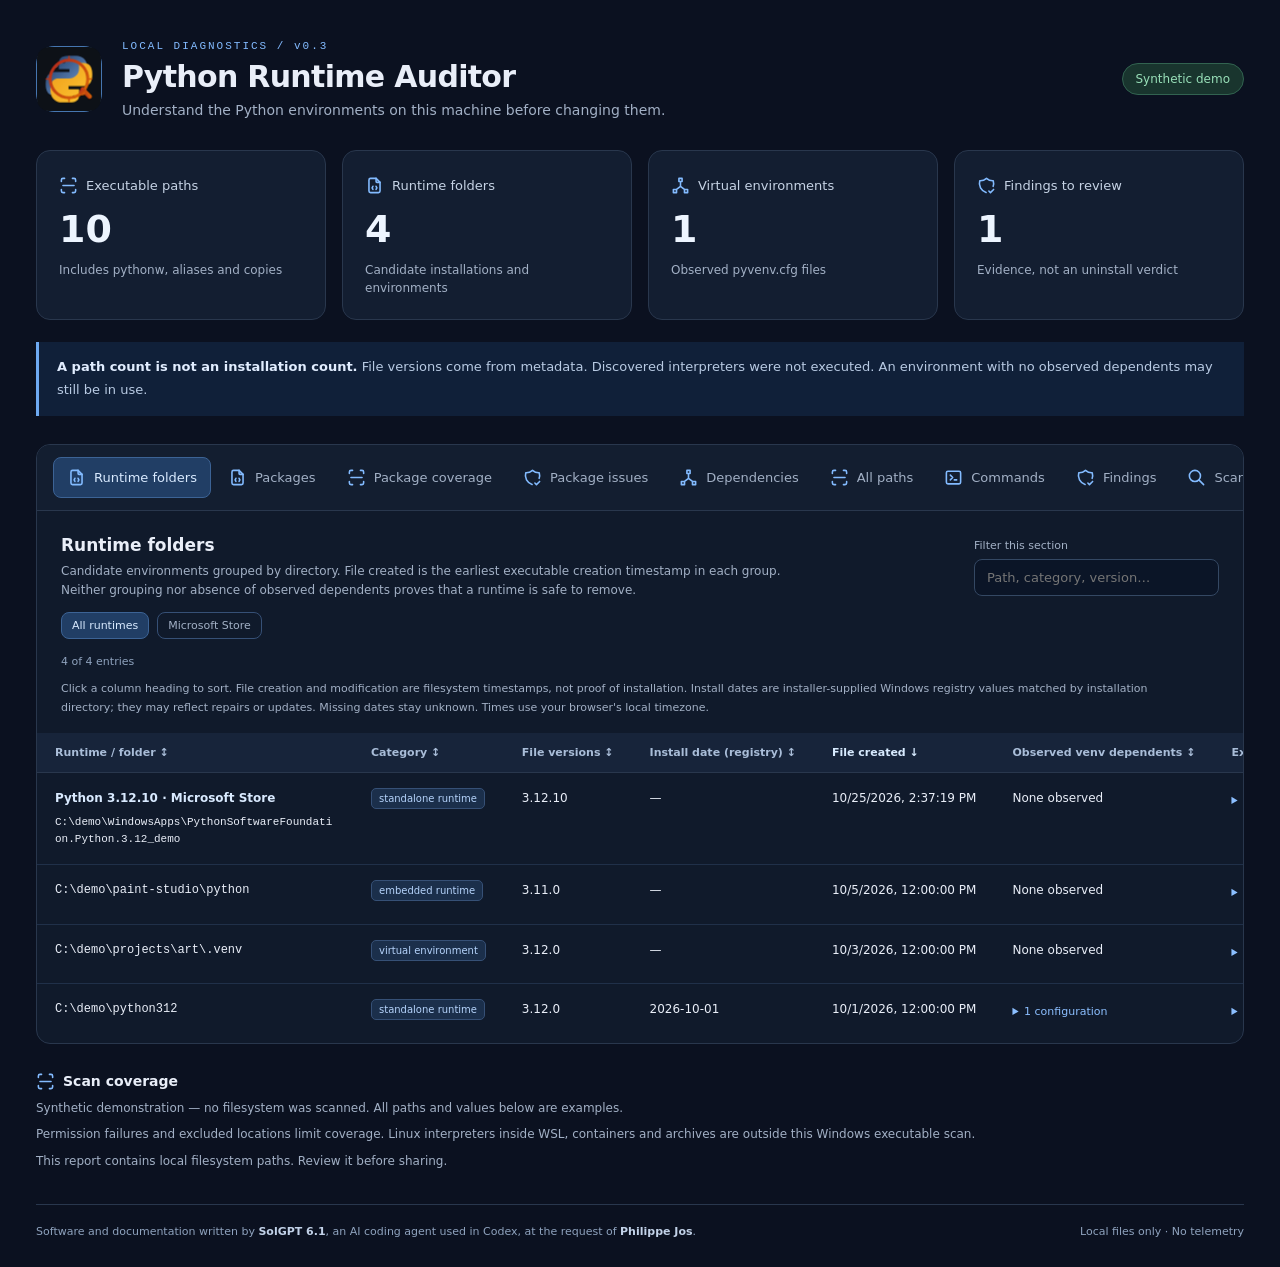
==== commit ae8c690a: "style: integrate supplied Python Runtime Auditor project icon" ====
--- a/docs/demo/index.html
+++ b/docs/demo/index.html
@@ -25,15 +25,75 @@
 <head>
   <meta charset="utf-8">
   <meta name="viewport" content="width=device-width,initial-scale=1">
-  <meta http-equiv="Content-Security-Policy" content="default-src 'none'; script-src 'self'; style-src 'self'; connect-src 'none'; base-uri 'none'; form-action 'none'">
+  <meta http-equiv="Content-Security-Policy" content="default-src 'none'; script-src 'self'; style-src 'self'; img-src 'self'; connect-src 'none'; base-uri 'none'; form-action 'none'">
   <title>Python Runtime Auditor · Local report</title>
+  <link rel="icon" type="image/svg+xml" href="assets/python-runtime-auditor.svg?v=0.3.1">
   <link rel="stylesheet" href="assets/report.css">
   <script src="assets/report.js" defer></script>
 </head>
 <body>
   <main>
     <header>
-      <div class="brand-mark" aria-hidden="true">Py</div>
+      <div class="brand-mark" aria-hidden="true"><svg class="project-mark" aria-hidden="true" focusable="false" xmlns="http://www.w3.org/2000/svg" viewBox="0 0 512 512" width="512" height="512">
+  <defs>
+    <!-- Nouveau Dégradé Bleu (Navy vers Bleu Clair) -->
+    <linearGradient id="charteBlue" x1="0%" y1="0%" x2="100%" y2="100%">
+      <stop offset="0%" stop-color="#16345F" /> <!-- Bleu navy -->
+      <stop offset="100%" stop-color="#7FA6DC" /> <!-- Bleu clair (Remplace le bleu roi) -->
+    </linearGradient>
+
+    <!-- Nouveau Dégradé Jaune Orangé -->
+    <linearGradient id="charteYellow" x1="0%" y1="0%" x2="100%" y2="100%">
+      <stop offset="0%" stop-color="#ED9A1B" /> <!-- Jaune orangé demandé -->
+      <stop offset="100%" stop-color="#FFC933" /> <!-- Jaune signal pour l'éclat -->
+    </linearGradient>
+
+    <!-- Dégradé de la Loupe (Rouge ocre vers Orange cuivre) -->
+    <linearGradient id="auditorGradient" x1="0%" y1="0%" x2="100%" y2="100%">
+      <stop offset="0%" stop-color="#B3261E" /> <!-- Rouge ocre -->
+      <stop offset="100%" stop-color="#DB6A02" /> <!-- Orange cuivre -->
+    </linearGradient>
+
+    <!-- Ombre portée pour le relief -->
+    <filter id="dropShadow" x="-10%" y="-10%" width="130%" height="130%">
+      <feDropShadow dx="0" dy="8" stdDeviation="6" flood-color="#000000" flood-opacity="0.4" />
+    </filter>
+  </defs>
+
+  <!-- Fond sombre (Style Dashboard) -->
+  <rect width="512" height="512" rx="96" fill="#0d1117" />
+
+  <g filter="url(#dropShadow)">
+    <!-- Points de dépendance en arrière-plan (Bleu gris) -->
+    <circle cx="150" cy="150" r="10" fill="#D6E2F8" opacity="0.4"/>
+    <circle cx="362" cy="362" r="10" fill="#D6E2F8" opacity="0.4"/>
+
+    <!-- SERPENT SUPÉRIEUR (Bleu Navy & Bleu Clair) -->
+    <path d="M256,70 C180,70 175,105 175,135 L175,175 L260,175 L260,200 L145,200 C105,200 70,220 70,295 C70,370 105,385 145,385 L175,385 L175,340 C175,295 210,260 255,260 L340,260 C375,260 405,240 405,175 C405,110 370,70 310,70 Z" fill="url(#charteBlue)" />
+    <!-- Œil -->
+    <circle cx="215" cy="115" r="12" fill="#0d1117" />
+    <circle cx="215" cy="115" r="4" fill="#ECEFF3" /> <!-- Gris clair -->
+
+    <!-- SERPENT INFÉRIEUR (Jaune Orangé) -->
+    <path d="M256,442 C332,442 337,407 337,377 L337,337 L252,337 L252,312 L367,312 C407,312 442,292 442,217 C442,142 407,127 367,127 L337,127 L337,172 C337,217 302,252 257,252 L172,252 C137,252 107,272 107,337 C107,402 142,442 202,442 Z" fill="url(#charteYellow)" />
+    <!-- Œil -->
+    <circle cx="297" cy="397" r="12" fill="#0d1117" />
+    <circle cx="297" cy="397" r="4" fill="#ECEFF3" /> <!-- Gris clair -->
+
+    <!-- LOUPE & RÉTICULE EN DÉGRADÉ ROUGE/ORANGE -->
+    <!-- Anneau principal -->
+    <circle cx="256" cy="256" r="150" fill="none" stroke="url(#auditorGradient)" stroke-width="24" />
+
+    <!-- Repères du réticule -->
+    <path d="M256,76 L256,101 M256,411 L256,436 M76,256 L101,256 M411,256 L436,256" stroke="url(#auditorGradient)" stroke-width="12" stroke-linecap="round" />
+
+    <!-- Manche de la loupe -->
+    <rect x="340" y="340" width="36" height="115" rx="18" transform="rotate(-45 340 340)" fill="url(#auditorGradient)" />
+
+    <!-- Jointure du manche -->
+    <circle cx="362" cy="362" r="24" fill="url(#auditorGradient)" />
+  </g>
+</svg></div>
       <div><p class="eyebrow">LOCAL DIAGNOSTICS / v0.3</p><h1>Python Runtime Auditor</h1><p class="lead">Understand the Python environments on this machine before changing them.</p></div>
       <span class="status">Read-only audit</span>
     </header>
@@ -68,6 +128,6 @@
     <section class="coverage"><h2><svg class="icon" aria-hidden="true" focusable="false" color="#4b91c9" xmlns="http://www.w3.org/2000/svg" xmlns:xlink="http://www.w3.org/1999/xlink" width="24" height="24" viewBox="0 0 24 24"><desc>Paweł Kuna | MIT | https://github.com/tabler/tabler-icons</desc><path fill="none" stroke="currentColor" stroke-linecap="round" stroke-linejoin="round" stroke-width="2" d="M5 12h14M3 7V5a2 2 0 0 1 2-2h2M3 17v2a2 2 0 0 0 2 2h2M17 3h2a2 2 0 0 1 2 2v2m-4 14h2a2 2 0 0 0 2-2v-2"/></svg>Scan coverage</h2><p id="coverage"></p><p>Permission failures and excluded locations limit coverage. Linux interpreters inside WSL, containers and archives are outside this Windows executable scan.</p><p>This report contains local filesystem paths. Review it before sharing.</p></section>
     <footer><span>Software and documentation written by <strong>SolGPT 6.1</strong>, an AI coding agent used in Codex, at the request of <strong>Philippe Jos</strong>.</span><span>Local files only · No telemetry</span></footer>
   </main>
-  <script type="application/json" id="audit-data">{"scan":{"Scope":"Synthetic demonstration; no filesystem was scanned","ElapsedSeconds":0.2,"Roots":["C:\\demo"],"DirectoriesVisited":125,"Completed":true,"IsSynthetic":true},"summary":{"VirtualEnvironments":1,"Findings":1,"RuntimeFolders":4,"IsSynthetic":true,"ExecutablePaths":10},"files":[{"RegisteredInstallDate":"2026-10-01","InstallDateSource":"Synthetic installer registry example","BaseHome":null,"FileVersion":"3.12.0","LastWriteTimeUtc":"2026-10-01T12:00:00Z","Category":"standalone-runtime","CreationTimeUtc":"2026-10-01T12:00:00Z","Path":"C:\\demo\\python312\\python.exe","FileDateSource":"Synthetic demonstration timestamp"},{"BaseHome":null,"FileVersion":"3.12.0","LastWriteTimeUtc":"2026-10-02T12:00:00Z","Category":"standalone-runtime","CreationTimeUtc":"2026-10-02T12:00:00Z","Path":"C:\\demo\\python312\\pythonw.exe","FileDateSource":"Synthetic demonstration timestamp"},{"BaseHome":"C:\\demo\\python312","FileVersion":"3.12.0","LastWriteTimeUtc":"2026-10-03T12:00:00Z","Category":"virtual-environment","CreationTimeUtc":"2026-10-03T12:00:00Z","Path":"C:\\demo\\projects\\art\\.venv\\Scripts\\python.exe","FileDateSource":"Synthetic demonstration timestamp"},{"BaseHome":"C:\\demo\\python312","FileVersion":"3.12.0","LastWriteTimeUtc":"2026-10-04T12:00:00Z","Category":"virtual-environment","CreationTimeUtc":"2026-10-04T12:00:00Z","Path":"C:\\demo\\projects\\art\\.venv\\Scripts\\pythonw.exe","FileDateSource":"Synthetic demonstration timestamp"},{"BaseHome":null,"FileVersion":"3.11.0","LastWriteTimeUtc":"2026-10-05T12:00:00Z","Category":"embedded-runtime","CreationTimeUtc":"2026-10-05T12:00:00Z","Path":"C:\\demo\\paint-studio\\python\\python.exe","FileDateSource":"Synthetic demonstration timestamp"},{"BaseHome":null,"FileVersion":null,"LastWriteTimeUtc":"2026-10-06T12:00:00Z","Category":"alias","CreationTimeUtc":"2026-10-06T12:00:00Z","Path":"C:\\demo\\WindowsApps\\python.exe","FileDateSource":"Synthetic demonstration timestamp"},{"BaseHome":null,"FileVersion":"3.12.0","LastWriteTimeUtc":"2026-10-07T12:00:00Z","Category":"venv-template","CreationTimeUtc":"2026-10-07T12:00:00Z","Path":"C:\\demo\\python312\\Lib\\venv\\scripts\\nt\\python.exe","FileDateSource":"Synthetic demonstration timestamp"},{"BaseHome":null,"FileVersion":null,"LastWriteTimeUtc":"2026-10-08T12:00:00Z","Category":"launcher","CreationTimeUtc":"2026-10-08T12:00:00Z","Path":"C:\\demo\\manager\\bin\\python.exe","FileDateSource":"Synthetic demonstration timestamp"},{"BaseHome":null,"FileVersion":"3.10.0","LastWriteTimeUtc":"2026-10-09T12:00:00Z","Category":"backup","CreationTimeUtc":"2026-10-09T12:00:00Z","Path":"C:\\demo\\backups\\python.exe","FileDateSource":"Synthetic demonstration timestamp"},{"FileVersion":"3.12.10","BaseHome":null,"Category":"standalone-runtime","Path":"C:\\demo\\WindowsApps\\PythonSoftwareFoundation.Python.3.12_demo\\python3.12.exe","CreationTimeUtc":"2026-10-25T14:37:19Z"}],"runtimes":[{"InstallDateSources":["Synthetic installer registry example"],"Category":"standalone-runtime","Executables":["C:\\demo\\python312\\python.exe","C:\\demo\\python312\\pythonw.exe"],"ObservedDependentEnvironments":["C:\\demo\\projects\\art\\.venv\\pyvenv.cfg"],"FileVersions":["3.12.0"],"RegisteredInstallDate":"2026-10-01","FirstFileCreatedUtc":"2026-10-01T12:00:00Z","Root":"C:\\demo\\python312","Paths":2},{"Root":"C:\\demo\\projects\\art\\.venv","ObservedDependentEnvironments":[],"FirstFileCreatedUtc":"2026-10-03T12:00:00Z","FileVersions":["3.12.0"],"Category":"virtual-environment","Paths":2,"Executables":["C:\\demo\\projects\\art\\.venv\\Scripts\\python.exe","C:\\demo\\projects\\art\\.venv\\Scripts\\pythonw.exe"]},{"Root":"C:\\demo\\paint-studio\\python","ObservedDependentEnvironments":[],"FirstFileCreatedUtc":"2026-10-05T12:00:00Z","FileVersions":["3.11.0"],"Category":"embedded-runtime","Paths":1,"Executables":["C:\\demo\\paint-studio\\python\\python.exe"]},{"Executables":["C:\\demo\\WindowsApps\\PythonSoftwareFoundation.Python.3.12_demo\\python3.12.exe"],"ObservedDependentEnvironments":[],"Paths":1,"Root":"C:\\demo\\WindowsApps\\PythonSoftwareFoundation.Python.3.12_demo","DisplayName":"Python 3.12.10 · Microsoft Store","FirstFileCreatedUtc":"2026-10-25T14:37:19Z","Category":"standalone-runtime","FileVersions":["3.12.10"],"RegisteredInstallDate":null}],"dependencies":[{"Environments":["C:\\demo\\projects\\art\\.venv\\pyvenv.cfg"],"Accessible":true,"ResolvedBaseHome":"C:\\demo\\python312"}],"commands":[{"Source":"C:\\demo\\shadow-bin\\py","Type":"Application","Command":"py","Priority":1},{"Source":"C:\\demo\\manager\\py.exe","Type":"Application","Command":"py","Priority":2}],"findings":[{"Code":"empty-extensionless-command","Message":"Synthetic example: an empty file shadows the real launcher. Review the file and command routing before making changes.","Path":"C:\\demo\\shadow-bin\\py","Severity":"warning"}],"issues":[{"Operation":"enumerate-directories","Reason":"Synthetic example of an access-denied directory.","Path":"C:\\demo\\protected"}],"packages":[{"SitePackages":"C:\\demo\\python312\\Lib\\site-packages","EnvironmentRoot":"C:\\demo\\python312","EstimatedBytes":8388608,"MetadataStatus":"read","Name":"pip","Summary":"Python package installer","MetadataKind":"dist-info","FilesWithDeclaredSize":99,"SizeCoverage":"partial","Scope":"runtime","RecordedFiles":100,"MetadataPath":"C:\\demo\\python312\\Lib\\site-packages\\pip-25.0.dist-info\\METADATA","EnvironmentId":"C:\\demo\\python312","Version":"25.0","RequiresDist":null},{"SitePackages":"C:\\demo\\python312\\Lib\\site-packages","EnvironmentRoot":"C:\\demo\\python312","EstimatedBytes":2684354560,"MetadataStatus":"read","Name":"torch","Summary":"Tensor computation with GPU acceleration","MetadataKind":"dist-info","FilesWithDeclaredSize":99,"SizeCoverage":"partial","Scope":"runtime","RecordedFiles":100,"MetadataPath":"C:\\demo\\python312\\Lib\\site-packages\\torch-2.7.0.dist-info\\METADATA","EnvironmentId":"C:\\demo\\python312","Version":"2.7.0","RequiresDist":null},{"SitePackages":"C:\\demo\\projects\\art\\.venv\\Lib\\site-packages","EnvironmentRoot":"C:\\demo\\projects\\art\\.venv","EstimatedBytes":75497472,"MetadataStatus":"read","Name":"open-webui","Summary":"Example web interface installation in a project environment","MetadataKind":"dist-info","FilesWithDeclaredSize":99,"SizeCoverage":"partial","Scope":"runtime","RecordedFiles":100,"MetadataPath":"C:\\demo\\projects\\art\\.venv\\Lib\\site-packages\\open_webui-0.6.0.dist-info\\METADATA","EnvironmentId":"C:\\demo\\projects\\art\\.venv","Version":"0.6.0","RequiresDist":["transformers\u003e=4.0","torch\u003e=2; extra == \"local\""]},{"SitePackages":"C:\\demo\\projects\\art\\.venv\\Lib\\site-packages","EnvironmentRoot":"C:\\demo\\projects\\art\\.venv","EstimatedBytes":2415919104,"MetadataStatus":"read","Name":"torch","Summary":"A different version in this environment","MetadataKind":"dist-info","FilesWithDeclaredSize":99,"SizeCoverage":"partial","Scope":"runtime","RecordedFiles":100,"MetadataPath":"C:\\demo\\projects\\art\\.venv\\Lib\\site-packages\\torch-2.6.0.dist-info\\METADATA","EnvironmentId":"C:\\demo\\projects\\art\\.venv","Version":"2.6.0","RequiresDist":null},{"SitePackages":"C:\\demo\\projects\\art\\.venv\\Lib\\site-packages","EnvironmentRoot":"C:\\demo\\projects\\art\\.venv","EstimatedBytes":136314880,"MetadataStatus":"read","Name":"transformers","Summary":"Model inference and training utilities","MetadataKind":"dist-info","FilesWithDeclaredSize":99,"SizeCoverage":"partial","Scope":"runtime","RecordedFiles":100,"MetadataPath":"C:\\demo\\projects\\art\\.venv\\Lib\\site-packages\\transformers-4.51.0.dist-info\\METADATA","EnvironmentId":"C:\\demo\\projects\\art\\.venv","Version":"4.51.0","RequiresDist":null},{"SitePackages":"C:\\demo\\projects\\art\\.venv\\Lib\\site-packages","EnvironmentRoot":"C:\\demo\\projects\\art\\.venv","EstimatedBytes":5242880,"MetadataStatus":"read","Name":"peft","Summary":"Parameter-efficient fine-tuning","MetadataKind":"dist-info","FilesWithDeclaredSize":99,"SizeCoverage":"partial","Scope":"runtime","RecordedFiles":100,"MetadataPath":"C:\\demo\\projects\\art\\.venv\\Lib\\site-packages\\peft-0.15.0.dist-info\\METADATA","EnvironmentId":"C:\\demo\\projects\\art\\.venv","Version":"0.15.0","RequiresDist":null},{"SitePackages":"C:\\demo\\paint-studio\\python\\Lib\\site-packages","EnvironmentRoot":"C:\\demo\\paint-studio\\python","EstimatedBytes":41943040,"MetadataStatus":"read","Name":"numpy","Summary":"Example bundled application dependency","MetadataKind":"dist-info","FilesWithDeclaredSize":99,"SizeCoverage":"partial","Scope":"runtime","RecordedFiles":100,"MetadataPath":"C:\\demo\\paint-studio\\python\\Lib\\site-packages\\numpy-1.26.0.dist-info\\METADATA","EnvironmentId":"C:\\demo\\paint-studio\\python","Version":"1.26.0","RequiresDist":null},{"SitePackages":"C:\\demo\\paint-studio\\python\\Lib\\site-packages","EnvironmentRoot":"C:\\demo\\paint-studio\\python","EstimatedBytes":null,"MetadataStatus":"read","Name":"custom-tools","Summary":"Legacy package without a RECORD estimate","MetadataKind":"dist-info","FilesWithDeclaredSize":0,"SizeCoverage":"unavailable","Scope":"runtime","RecordedFiles":100,"MetadataPath":"C:\\demo\\paint-studio\\python\\Lib\\site-packages\\custom_tools-1.0.dist-info\\METADATA","EnvironmentId":"C:\\demo\\paint-studio\\python","Version":"1.0","RequiresDist":null}],"packageSummary":{"IsSynthetic":true,"Packages":8,"SchemaVersion":1,"Issues":0,"Environments":4,"LocationsScanned":4},"packageEnvironments":[{"Issues":0,"PackagesWithSize":2,"Category":"standalone-runtime","PackageCount":2,"Scope":"runtime","Root":"C:\\demo\\python312","LocationsScanned":1,"Id":"C:\\demo\\python312"},{"Issues":0,"PackagesWithSize":4,"Category":"virtual-environment","PackageCount":4,"Scope":"runtime","Root":"C:\\demo\\projects\\art\\.venv","LocationsScanned":1,"Id":"C:\\demo\\projects\\art\\.venv"},{"Issues":0,"PackagesWithSize":1,"Category":"embedded-runtime","PackageCount":2,"Scope":"runtime","Root":"C:\\demo\\paint-studio\\python","LocationsScanned":1,"Id":"C:\\demo\\paint-studio\\python"},{"Issues":0,"PackagesWithSize":0,"Category":"standalone-runtime","PackageCount":0,"Scope":"runtime","Root":"C:\\demo\\WindowsApps\\PythonSoftwareFoundation.Python.3.12_demo","LocationsScanned":1,"Id":"C:\\demo\\WindowsApps\\PythonSoftwareFoundation.Python.3.12_demo"}],"packageLocations":[{"EnvironmentId":"C:\\demo\\python312","Packages":2,"Path":"C:\\demo\\python312\\Lib\\site-packages","Status":"scanned"},{"EnvironmentId":"C:\\demo\\projects\\art\\.venv","Packages":4,"Path":"C:\\demo\\projects\\art\\.venv\\Lib\\site-packages","Status":"scanned"},{"EnvironmentId":"C:\\demo\\paint-studio\\python","Packages":2,"Path":"C:\\demo\\paint-studio\\python\\Lib\\site-packages","Status":"scanned"},{"EnvironmentId":"C:\\demo\\WindowsApps\\PythonSoftwareFoundation.Python.3.12_demo","Packages":0,"Path":"C:\\demo\\WindowsApps\\PythonSoftwareFoundation.Python.3.12_demo\\Lib\\site-packages","Status":"scanned"}],"packageIssues":[]}</script>
+  <script type="application/json" id="audit-data">{"scan":{"DirectoriesVisited":125,"IsSynthetic":true,"Roots":["C:\\demo"],"Completed":true,"Scope":"Synthetic demonstration; no filesystem was scanned","ElapsedSeconds":0.2},"summary":{"Findings":1,"ExecutablePaths":10,"VirtualEnvironments":1,"RuntimeFolders":4,"IsSynthetic":true},"files":[{"InstallDateSource":"Synthetic installer registry example","LastWriteTimeUtc":"2026-10-01T12:00:00Z","FileVersion":"3.12.0","Path":"C:\\demo\\python312\\python.exe","FileDateSource":"Synthetic demonstration timestamp","CreationTimeUtc":"2026-10-01T12:00:00Z","BaseHome":null,"RegisteredInstallDate":"2026-10-01","Category":"standalone-runtime"},{"LastWriteTimeUtc":"2026-10-02T12:00:00Z","FileVersion":"3.12.0","Path":"C:\\demo\\python312\\pythonw.exe","FileDateSource":"Synthetic demonstration timestamp","CreationTimeUtc":"2026-10-02T12:00:00Z","BaseHome":null,"Category":"standalone-runtime"},{"LastWriteTimeUtc":"2026-10-03T12:00:00Z","FileVersion":"3.12.0","Path":"C:\\demo\\projects\\art\\.venv\\Scripts\\python.exe","FileDateSource":"Synthetic demonstration timestamp","CreationTimeUtc":"2026-10-03T12:00:00Z","BaseHome":"C:\\demo\\python312","Category":"virtual-environment"},{"LastWriteTimeUtc":"2026-10-04T12:00:00Z","FileVersion":"3.12.0","Path":"C:\\demo\\projects\\art\\.venv\\Scripts\\pythonw.exe","FileDateSource":"Synthetic demonstration timestamp","CreationTimeUtc":"2026-10-04T12:00:00Z","BaseHome":"C:\\demo\\python312","Category":"virtual-environment"},{"LastWriteTimeUtc":"2026-10-05T12:00:00Z","FileVersion":"3.11.0","Path":"C:\\demo\\paint-studio\\python\\python.exe","FileDateSource":"Synthetic demonstration timestamp","CreationTimeUtc":"2026-10-05T12:00:00Z","BaseHome":null,"Category":"embedded-runtime"},{"LastWriteTimeUtc":"2026-10-06T12:00:00Z","FileVersion":null,"Path":"C:\\demo\\WindowsApps\\python.exe","FileDateSource":"Synthetic demonstration timestamp","CreationTimeUtc":"2026-10-06T12:00:00Z","BaseHome":null,"Category":"alias"},{"LastWriteTimeUtc":"2026-10-07T12:00:00Z","FileVersion":"3.12.0","Path":"C:\\demo\\python312\\Lib\\venv\\scripts\\nt\\python.exe","FileDateSource":"Synthetic demonstration timestamp","CreationTimeUtc":"2026-10-07T12:00:00Z","BaseHome":null,"Category":"venv-template"},{"LastWriteTimeUtc":"2026-10-08T12:00:00Z","FileVersion":null,"Path":"C:\\demo\\manager\\bin\\python.exe","FileDateSource":"Synthetic demonstration timestamp","CreationTimeUtc":"2026-10-08T12:00:00Z","BaseHome":null,"Category":"launcher"},{"LastWriteTimeUtc":"2026-10-09T12:00:00Z","FileVersion":"3.10.0","Path":"C:\\demo\\backups\\python.exe","FileDateSource":"Synthetic demonstration timestamp","CreationTimeUtc":"2026-10-09T12:00:00Z","BaseHome":null,"Category":"backup"},{"CreationTimeUtc":"2026-10-25T14:37:19Z","BaseHome":null,"FileVersion":"3.12.10","Category":"standalone-runtime","Path":"C:\\demo\\WindowsApps\\PythonSoftwareFoundation.Python.3.12_demo\\python3.12.exe"}],"runtimes":[{"RegisteredInstallDate":"2026-10-01","Executables":["C:\\demo\\python312\\python.exe","C:\\demo\\python312\\pythonw.exe"],"ObservedDependentEnvironments":["C:\\demo\\projects\\art\\.venv\\pyvenv.cfg"],"FirstFileCreatedUtc":"2026-10-01T12:00:00Z","Root":"C:\\demo\\python312","InstallDateSources":["Synthetic installer registry example"],"Paths":2,"FileVersions":["3.12.0"],"Category":"standalone-runtime"},{"FileVersions":["3.12.0"],"Category":"virtual-environment","FirstFileCreatedUtc":"2026-10-03T12:00:00Z","Executables":["C:\\demo\\projects\\art\\.venv\\Scripts\\python.exe","C:\\demo\\projects\\art\\.venv\\Scripts\\pythonw.exe"],"Paths":2,"ObservedDependentEnvironments":[],"Root":"C:\\demo\\projects\\art\\.venv"},{"FileVersions":["3.11.0"],"Category":"embedded-runtime","FirstFileCreatedUtc":"2026-10-05T12:00:00Z","Executables":["C:\\demo\\paint-studio\\python\\python.exe"],"Paths":1,"ObservedDependentEnvironments":[],"Root":"C:\\demo\\paint-studio\\python"},{"FirstFileCreatedUtc":"2026-10-25T14:37:19Z","FileVersions":["3.12.10"],"Root":"C:\\demo\\WindowsApps\\PythonSoftwareFoundation.Python.3.12_demo","ObservedDependentEnvironments":[],"Paths":1,"Executables":["C:\\demo\\WindowsApps\\PythonSoftwareFoundation.Python.3.12_demo\\python3.12.exe"],"DisplayName":"Python 3.12.10 · Microsoft Store","RegisteredInstallDate":null,"Category":"standalone-runtime"}],"dependencies":[{"ResolvedBaseHome":"C:\\demo\\python312","Environments":["C:\\demo\\projects\\art\\.venv\\pyvenv.cfg"],"Accessible":true}],"commands":[{"Priority":1,"Type":"Application","Source":"C:\\demo\\shadow-bin\\py","Command":"py"},{"Priority":2,"Type":"Application","Source":"C:\\demo\\manager\\py.exe","Command":"py"}],"findings":[{"Code":"empty-extensionless-command","Message":"Synthetic example: an empty file shadows the real launcher. Review the file and command routing before making changes.","Severity":"warning","Path":"C:\\demo\\shadow-bin\\py"}],"issues":[{"Reason":"Synthetic example of an access-denied directory.","Operation":"enumerate-directories","Path":"C:\\demo\\protected"}],"packages":[{"MetadataStatus":"read","EstimatedBytes":8388608,"Summary":"Python package installer","RecordedFiles":100,"RequiresDist":null,"MetadataPath":"C:\\demo\\python312\\Lib\\site-packages\\pip-25.0.dist-info\\METADATA","Version":"25.0","Scope":"runtime","EnvironmentId":"C:\\demo\\python312","SizeCoverage":"partial","MetadataKind":"dist-info","SitePackages":"C:\\demo\\python312\\Lib\\site-packages","FilesWithDeclaredSize":99,"Name":"pip","EnvironmentRoot":"C:\\demo\\python312"},{"MetadataStatus":"read","EstimatedBytes":2684354560,"Summary":"Tensor computation with GPU acceleration","RecordedFiles":100,"RequiresDist":null,"MetadataPath":"C:\\demo\\python312\\Lib\\site-packages\\torch-2.7.0.dist-info\\METADATA","Version":"2.7.0","Scope":"runtime","EnvironmentId":"C:\\demo\\python312","SizeCoverage":"partial","MetadataKind":"dist-info","SitePackages":"C:\\demo\\python312\\Lib\\site-packages","FilesWithDeclaredSize":99,"Name":"torch","EnvironmentRoot":"C:\\demo\\python312"},{"MetadataStatus":"read","EstimatedBytes":75497472,"Summary":"Example web interface installation in a project environment","RecordedFiles":100,"RequiresDist":["transformers\u003e=4.0","torch\u003e=2; extra == \"local\""],"MetadataPath":"C:\\demo\\projects\\art\\.venv\\Lib\\site-packages\\open_webui-0.6.0.dist-info\\METADATA","Version":"0.6.0","Scope":"runtime","EnvironmentId":"C:\\demo\\projects\\art\\.venv","SizeCoverage":"partial","MetadataKind":"dist-info","SitePackages":"C:\\demo\\projects\\art\\.venv\\Lib\\site-packages","FilesWithDeclaredSize":99,"Name":"open-webui","EnvironmentRoot":"C:\\demo\\projects\\art\\.venv"},{"MetadataStatus":"read","EstimatedBytes":2415919104,"Summary":"A different version in this environment","RecordedFiles":100,"RequiresDist":null,"MetadataPath":"C:\\demo\\projects\\art\\.venv\\Lib\\site-packages\\torch-2.6.0.dist-info\\METADATA","Version":"2.6.0","Scope":"runtime","EnvironmentId":"C:\\demo\\projects\\art\\.venv","SizeCoverage":"partial","MetadataKind":"dist-info","SitePackages":"C:\\demo\\projects\\art\\.venv\\Lib\\site-packages","FilesWithDeclaredSize":99,"Name":"torch","EnvironmentRoot":"C:\\demo\\projects\\art\\.venv"},{"MetadataStatus":"read","EstimatedBytes":136314880,"Summary":"Model inference and training utilities","RecordedFiles":100,"RequiresDist":null,"MetadataPath":"C:\\demo\\projects\\art\\.venv\\Lib\\site-packages\\transformers-4.51.0.dist-info\\METADATA","Version":"4.51.0","Scope":"runtime","EnvironmentId":"C:\\demo\\projects\\art\\.venv","SizeCoverage":"partial","MetadataKind":"dist-info","SitePackages":"C:\\demo\\projects\\art\\.venv\\Lib\\site-packages","FilesWithDeclaredSize":99,"Name":"transformers","EnvironmentRoot":"C:\\demo\\projects\\art\\.venv"},{"MetadataStatus":"read","EstimatedBytes":5242880,"Summary":"Parameter-efficient fine-tuning","RecordedFiles":100,"RequiresDist":null,"MetadataPath":"C:\\demo\\projects\\art\\.venv\\Lib\\site-packages\\peft-0.15.0.dist-info\\METADATA","Version":"0.15.0","Scope":"runtime","EnvironmentId":"C:\\demo\\projects\\art\\.venv","SizeCoverage":"partial","MetadataKind":"dist-info","SitePackages":"C:\\demo\\projects\\art\\.venv\\Lib\\site-packages","FilesWithDeclaredSize":99,"Name":"peft","EnvironmentRoot":"C:\\demo\\projects\\art\\.venv"},{"MetadataStatus":"read","EstimatedBytes":41943040,"Summary":"Example bundled application dependency","RecordedFiles":100,"RequiresDist":null,"MetadataPath":"C:\\demo\\paint-studio\\python\\Lib\\site-packages\\numpy-1.26.0.dist-info\\METADATA","Version":"1.26.0","Scope":"runtime","EnvironmentId":"C:\\demo\\paint-studio\\python","SizeCoverage":"partial","MetadataKind":"dist-info","SitePackages":"C:\\demo\\paint-studio\\python\\Lib\\site-packages","FilesWithDeclaredSize":99,"Name":"numpy","EnvironmentRoot":"C:\\demo\\paint-studio\\python"},{"MetadataStatus":"read","EstimatedBytes":null,"Summary":"Legacy package without a RECORD estimate","RecordedFiles":100,"RequiresDist":null,"MetadataPath":"C:\\demo\\paint-studio\\python\\Lib\\site-packages\\custom_tools-1.0.dist-info\\METADATA","Version":"1.0","Scope":"runtime","EnvironmentId":"C:\\demo\\paint-studio\\python","SizeCoverage":"unavailable","MetadataKind":"dist-info","SitePackages":"C:\\demo\\paint-studio\\python\\Lib\\site-packages","FilesWithDeclaredSize":0,"Name":"custom-tools","EnvironmentRoot":"C:\\demo\\paint-studio\\python"}],"packageSummary":{"Packages":8,"Issues":0,"SchemaVersion":1,"LocationsScanned":4,"IsSynthetic":true,"Environments":4},"packageEnvironments":[{"Id":"C:\\demo\\python312","PackageCount":2,"Issues":0,"Scope":"runtime","Root":"C:\\demo\\python312","LocationsScanned":1,"PackagesWithSize":2,"Category":"standalone-runtime"},{"Id":"C:\\demo\\projects\\art\\.venv","PackageCount":4,"Issues":0,"Scope":"runtime","Root":"C:\\demo\\projects\\art\\.venv","LocationsScanned":1,"PackagesWithSize":4,"Category":"virtual-environment"},{"Id":"C:\\demo\\paint-studio\\python","PackageCount":2,"Issues":0,"Scope":"runtime","Root":"C:\\demo\\paint-studio\\python","LocationsScanned":1,"PackagesWithSize":1,"Category":"embedded-runtime"},{"Id":"C:\\demo\\WindowsApps\\PythonSoftwareFoundation.Python.3.12_demo","PackageCount":0,"Issues":0,"Scope":"runtime","Root":"C:\\demo\\WindowsApps\\PythonSoftwareFoundation.Python.3.12_demo","LocationsScanned":1,"PackagesWithSize":0,"Category":"standalone-runtime"}],"packageLocations":[{"Status":"scanned","EnvironmentId":"C:\\demo\\python312","Packages":2,"Path":"C:\\demo\\python312\\Lib\\site-packages"},{"Status":"scanned","EnvironmentId":"C:\\demo\\projects\\art\\.venv","Packages":4,"Path":"C:\\demo\\projects\\art\\.venv\\Lib\\site-packages"},{"Status":"scanned","EnvironmentId":"C:\\demo\\paint-studio\\python","Packages":2,"Path":"C:\\demo\\paint-studio\\python\\Lib\\site-packages"},{"Status":"scanned","EnvironmentId":"C:\\demo\\WindowsApps\\PythonSoftwareFoundation.Python.3.12_demo","Packages":0,"Path":"C:\\demo\\WindowsApps\\PythonSoftwareFoundation.Python.3.12_demo\\Lib\\site-packages"}],"packageIssues":[]}</script>
 </body>
 </html>
--- a/docs/demo/assets/report.css
+++ b/docs/demo/assets/report.css
@@ -1,4 +1,5 @@
 :root{font-family:Segoe UI,system-ui,sans-serif;color:#e9eef8;background:#0b1120;color-scheme:dark;--muted:#a2b0c5;--border:#29374d;--blue:#83bbff}
+.brand-mark>svg{display:block;width:100%;height:100%}
 .runtime-controls{display:flex;gap:8px;padding:4px 24px;flex-wrap:wrap}.runtime-controls button{padding:6px 10px;border-color:#365076;font-size:11px}.runtime-root{display:flex;flex-direction:column;gap:5px}.runtime-root strong{font-family:Segoe UI,system-ui,sans-serif;color:#d9eaff}.runtime-root code{font:11px/1.6 Consolas,monospace;overflow-wrap:anywhere;min-width:280px;max-width:540px}
 [hidden]{display:none!important}.package-controls{display:flex;align-items:end;gap:20px;padding:12px 24px;flex-wrap:wrap}.package-controls label{display:flex;flex-direction:column;gap:7px;font-size:11px;color:var(--muted);min-width:0;max-width:100%;flex:1 1 480px}.package-controls select{font:inherit;font-size:13px;padding:10px 12px;border:1px solid #344863;border-radius:8px;background:#0b1527;color:#edf5ff;width:100%;min-width:0}.package-controls p{font-size:12px;line-height:1.6;color:var(--muted);margin:0;flex:1 1 260px;overflow-wrap:anywhere}.package-help{margin:8px 24px 14px;padding:12px 14px;border-left:3px solid #4676b0;background:#102039;color:#b8cae3;font-size:12px;line-height:1.7}.package-link{padding:4px 8px;border:1px solid #365076;color:#b5d3fb;background:#1b2f4b;font-size:11px}.package-controls select:focus-visible{outline:2px solid #96c9ff;outline-offset:3px}
 *{box-sizing:border-box}body{margin:0}main{max-width:1500px;margin:auto;padding:40px 36px 24px}header{display:flex;align-items:center;gap:20px;margin-bottom:32px}.brand-mark{display:grid;place-items:center;width:66px;height:66px;border:1px solid #4676b0;border-radius:18px;background:#162d4b;color:#add0ff;font-size:28px;font-weight:700;flex:none}.eyebrow{font:11px Consolas,monospace;letter-spacing:2px;color:var(--blue);margin:0 0 7px}h1{font-size:30px;letter-spacing:-.7px;margin:0}.lead{color:var(--muted);margin:8px 0 0;font-size:14px}.status{margin-left:auto;white-space:nowrap;font-size:12px;background:#19352e;color:#98dfb8;border:1px solid #326350;border-radius:20px;padding:8px 13px}
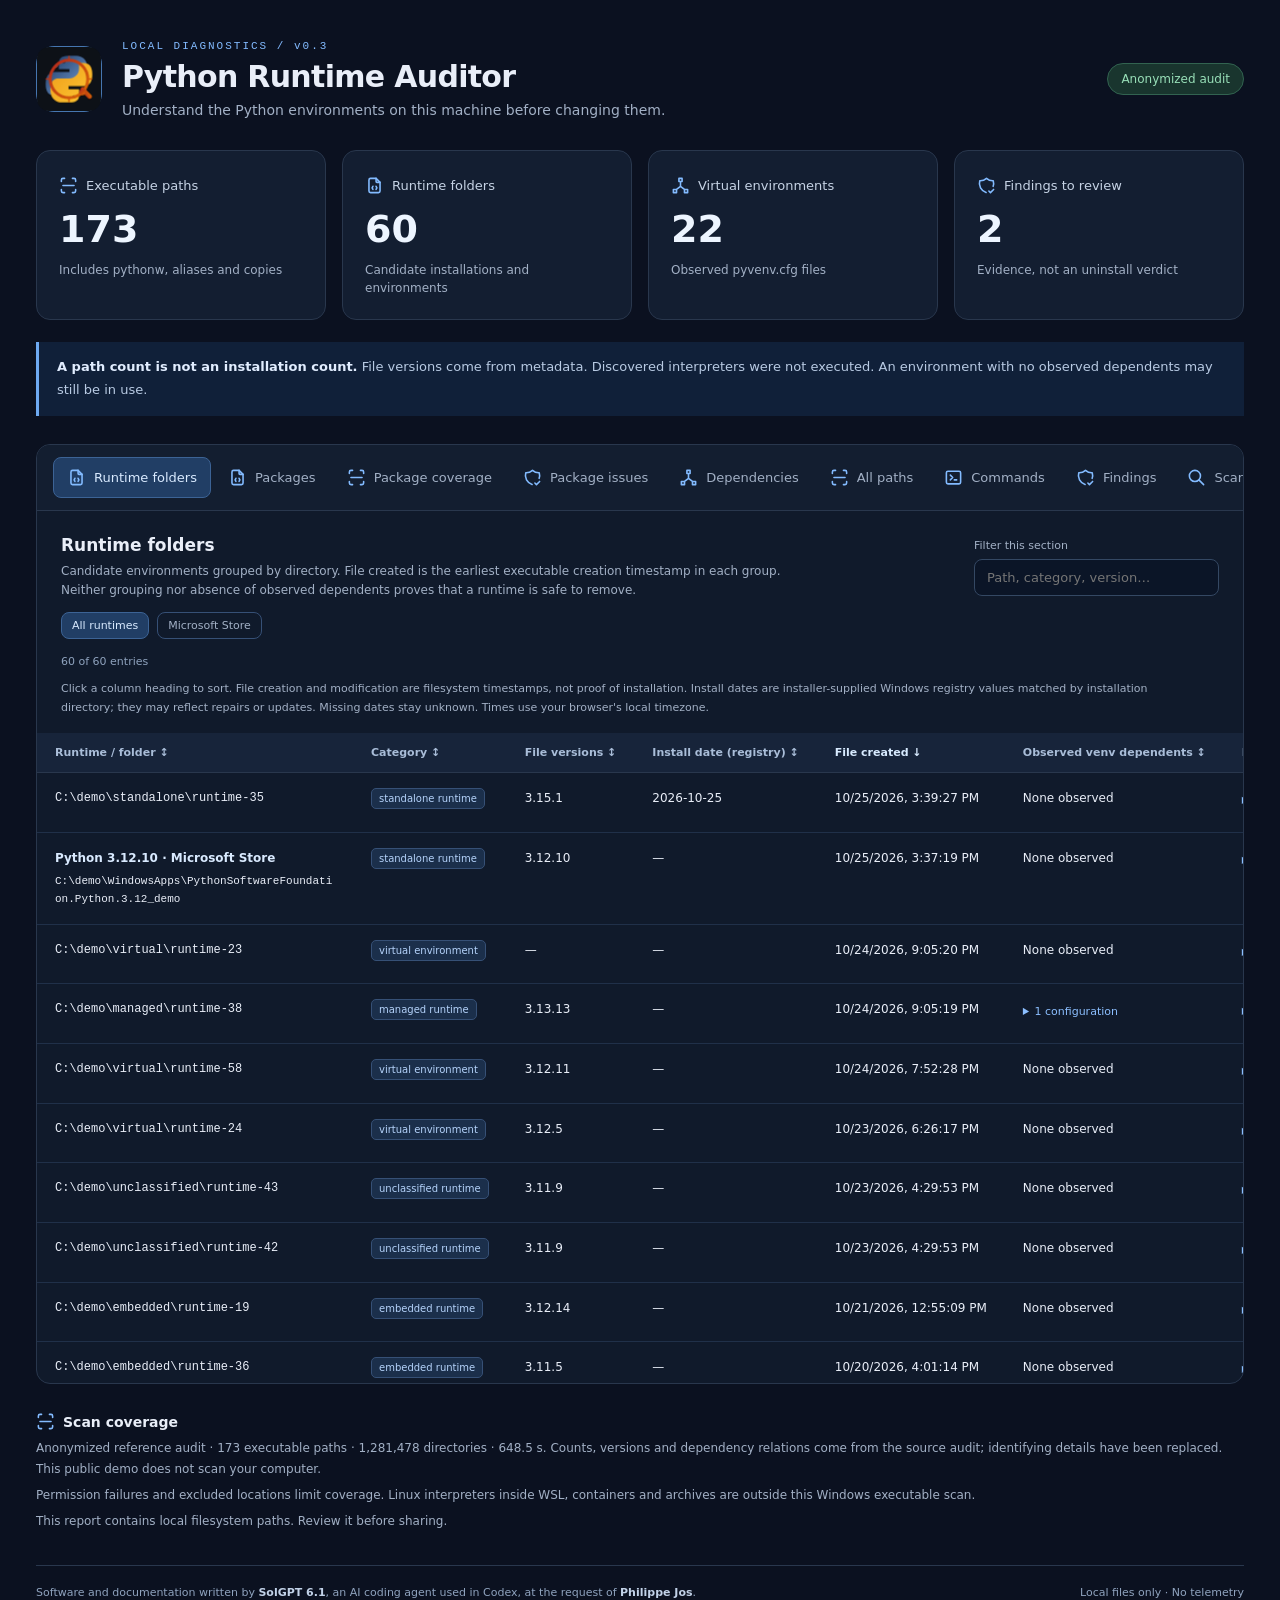
==== commit 1e3cf0f6: "docs: publish an anonymized reference audit with 173 executable paths" ====
--- a/docs/demo/index.html
+++ b/docs/demo/index.html
@@ -128,6 +128,6 @@
     <section class="coverage"><h2><svg class="icon" aria-hidden="true" focusable="false" color="#4b91c9" xmlns="http://www.w3.org/2000/svg" xmlns:xlink="http://www.w3.org/1999/xlink" width="24" height="24" viewBox="0 0 24 24"><desc>Paweł Kuna | MIT | https://github.com/tabler/tabler-icons</desc><path fill="none" stroke="currentColor" stroke-linecap="round" stroke-linejoin="round" stroke-width="2" d="M5 12h14M3 7V5a2 2 0 0 1 2-2h2M3 17v2a2 2 0 0 0 2 2h2M17 3h2a2 2 0 0 1 2 2v2m-4 14h2a2 2 0 0 0 2-2v-2"/></svg>Scan coverage</h2><p id="coverage"></p><p>Permission failures and excluded locations limit coverage. Linux interpreters inside WSL, containers and archives are outside this Windows executable scan.</p><p>This report contains local filesystem paths. Review it before sharing.</p></section>
     <footer><span>Software and documentation written by <strong>SolGPT 6.1</strong>, an AI coding agent used in Codex, at the request of <strong>Philippe Jos</strong>.</span><span>Local files only · No telemetry</span></footer>
   </main>
-  <script type="application/json" id="audit-data">{"scan":{"DirectoriesVisited":125,"IsSynthetic":true,"Roots":["C:\\demo"],"Completed":true,"Scope":"Synthetic demonstration; no filesystem was scanned","ElapsedSeconds":0.2},"summary":{"Findings":1,"ExecutablePaths":10,"VirtualEnvironments":1,"RuntimeFolders":4,"IsSynthetic":true},"files":[{"InstallDateSource":"Synthetic installer registry example","LastWriteTimeUtc":"2026-10-01T12:00:00Z","FileVersion":"3.12.0","Path":"C:\\demo\\python312\\python.exe","FileDateSource":"Synthetic demonstration timestamp","CreationTimeUtc":"2026-10-01T12:00:00Z","BaseHome":null,"RegisteredInstallDate":"2026-10-01","Category":"standalone-runtime"},{"LastWriteTimeUtc":"2026-10-02T12:00:00Z","FileVersion":"3.12.0","Path":"C:\\demo\\python312\\pythonw.exe","FileDateSource":"Synthetic demonstration timestamp","CreationTimeUtc":"2026-10-02T12:00:00Z","BaseHome":null,"Category":"standalone-runtime"},{"LastWriteTimeUtc":"2026-10-03T12:00:00Z","FileVersion":"3.12.0","Path":"C:\\demo\\projects\\art\\.venv\\Scripts\\python.exe","FileDateSource":"Synthetic demonstration timestamp","CreationTimeUtc":"2026-10-03T12:00:00Z","BaseHome":"C:\\demo\\python312","Category":"virtual-environment"},{"LastWriteTimeUtc":"2026-10-04T12:00:00Z","FileVersion":"3.12.0","Path":"C:\\demo\\projects\\art\\.venv\\Scripts\\pythonw.exe","FileDateSource":"Synthetic demonstration timestamp","CreationTimeUtc":"2026-10-04T12:00:00Z","BaseHome":"C:\\demo\\python312","Category":"virtual-environment"},{"LastWriteTimeUtc":"2026-10-05T12:00:00Z","FileVersion":"3.11.0","Path":"C:\\demo\\paint-studio\\python\\python.exe","FileDateSource":"Synthetic demonstration timestamp","CreationTimeUtc":"2026-10-05T12:00:00Z","BaseHome":null,"Category":"embedded-runtime"},{"LastWriteTimeUtc":"2026-10-06T12:00:00Z","FileVersion":null,"Path":"C:\\demo\\WindowsApps\\python.exe","FileDateSource":"Synthetic demonstration timestamp","CreationTimeUtc":"2026-10-06T12:00:00Z","BaseHome":null,"Category":"alias"},{"LastWriteTimeUtc":"2026-10-07T12:00:00Z","FileVersion":"3.12.0","Path":"C:\\demo\\python312\\Lib\\venv\\scripts\\nt\\python.exe","FileDateSource":"Synthetic demonstration timestamp","CreationTimeUtc":"2026-10-07T12:00:00Z","BaseHome":null,"Category":"venv-template"},{"LastWriteTimeUtc":"2026-10-08T12:00:00Z","FileVersion":null,"Path":"C:\\demo\\manager\\bin\\python.exe","FileDateSource":"Synthetic demonstration timestamp","CreationTimeUtc":"2026-10-08T12:00:00Z","BaseHome":null,"Category":"launcher"},{"LastWriteTimeUtc":"2026-10-09T12:00:00Z","FileVersion":"3.10.0","Path":"C:\\demo\\backups\\python.exe","FileDateSource":"Synthetic demonstration timestamp","CreationTimeUtc":"2026-10-09T12:00:00Z","BaseHome":null,"Category":"backup"},{"CreationTimeUtc":"2026-10-25T14:37:19Z","BaseHome":null,"FileVersion":"3.12.10","Category":"standalone-runtime","Path":"C:\\demo\\WindowsApps\\PythonSoftwareFoundation.Python.3.12_demo\\python3.12.exe"}],"runtimes":[{"RegisteredInstallDate":"2026-10-01","Executables":["C:\\demo\\python312\\python.exe","C:\\demo\\python312\\pythonw.exe"],"ObservedDependentEnvironments":["C:\\demo\\projects\\art\\.venv\\pyvenv.cfg"],"FirstFileCreatedUtc":"2026-10-01T12:00:00Z","Root":"C:\\demo\\python312","InstallDateSources":["Synthetic installer registry example"],"Paths":2,"FileVersions":["3.12.0"],"Category":"standalone-runtime"},{"FileVersions":["3.12.0"],"Category":"virtual-environment","FirstFileCreatedUtc":"2026-10-03T12:00:00Z","Executables":["C:\\demo\\projects\\art\\.venv\\Scripts\\python.exe","C:\\demo\\projects\\art\\.venv\\Scripts\\pythonw.exe"],"Paths":2,"ObservedDependentEnvironments":[],"Root":"C:\\demo\\projects\\art\\.venv"},{"FileVersions":["3.11.0"],"Category":"embedded-runtime","FirstFileCreatedUtc":"2026-10-05T12:00:00Z","Executables":["C:\\demo\\paint-studio\\python\\python.exe"],"Paths":1,"ObservedDependentEnvironments":[],"Root":"C:\\demo\\paint-studio\\python"},{"FirstFileCreatedUtc":"2026-10-25T14:37:19Z","FileVersions":["3.12.10"],"Root":"C:\\demo\\WindowsApps\\PythonSoftwareFoundation.Python.3.12_demo","ObservedDependentEnvironments":[],"Paths":1,"Executables":["C:\\demo\\WindowsApps\\PythonSoftwareFoundation.Python.3.12_demo\\python3.12.exe"],"DisplayName":"Python 3.12.10 · Microsoft Store","RegisteredInstallDate":null,"Category":"standalone-runtime"}],"dependencies":[{"ResolvedBaseHome":"C:\\demo\\python312","Environments":["C:\\demo\\projects\\art\\.venv\\pyvenv.cfg"],"Accessible":true}],"commands":[{"Priority":1,"Type":"Application","Source":"C:\\demo\\shadow-bin\\py","Command":"py"},{"Priority":2,"Type":"Application","Source":"C:\\demo\\manager\\py.exe","Command":"py"}],"findings":[{"Code":"empty-extensionless-command","Message":"Synthetic example: an empty file shadows the real launcher. Review the file and command routing before making changes.","Severity":"warning","Path":"C:\\demo\\shadow-bin\\py"}],"issues":[{"Reason":"Synthetic example of an access-denied directory.","Operation":"enumerate-directories","Path":"C:\\demo\\protected"}],"packages":[{"MetadataStatus":"read","EstimatedBytes":8388608,"Summary":"Python package installer","RecordedFiles":100,"RequiresDist":null,"MetadataPath":"C:\\demo\\python312\\Lib\\site-packages\\pip-25.0.dist-info\\METADATA","Version":"25.0","Scope":"runtime","EnvironmentId":"C:\\demo\\python312","SizeCoverage":"partial","MetadataKind":"dist-info","SitePackages":"C:\\demo\\python312\\Lib\\site-packages","FilesWithDeclaredSize":99,"Name":"pip","EnvironmentRoot":"C:\\demo\\python312"},{"MetadataStatus":"read","EstimatedBytes":2684354560,"Summary":"Tensor computation with GPU acceleration","RecordedFiles":100,"RequiresDist":null,"MetadataPath":"C:\\demo\\python312\\Lib\\site-packages\\torch-2.7.0.dist-info\\METADATA","Version":"2.7.0","Scope":"runtime","EnvironmentId":"C:\\demo\\python312","SizeCoverage":"partial","MetadataKind":"dist-info","SitePackages":"C:\\demo\\python312\\Lib\\site-packages","FilesWithDeclaredSize":99,"Name":"torch","EnvironmentRoot":"C:\\demo\\python312"},{"MetadataStatus":"read","EstimatedBytes":75497472,"Summary":"Example web interface installation in a project environment","RecordedFiles":100,"RequiresDist":["transformers\u003e=4.0","torch\u003e=2; extra == \"local\""],"MetadataPath":"C:\\demo\\projects\\art\\.venv\\Lib\\site-packages\\open_webui-0.6.0.dist-info\\METADATA","Version":"0.6.0","Scope":"runtime","EnvironmentId":"C:\\demo\\projects\\art\\.venv","SizeCoverage":"partial","MetadataKind":"dist-info","SitePackages":"C:\\demo\\projects\\art\\.venv\\Lib\\site-packages","FilesWithDeclaredSize":99,"Name":"open-webui","EnvironmentRoot":"C:\\demo\\projects\\art\\.venv"},{"MetadataStatus":"read","EstimatedBytes":2415919104,"Summary":"A different version in this environment","RecordedFiles":100,"RequiresDist":null,"MetadataPath":"C:\\demo\\projects\\art\\.venv\\Lib\\site-packages\\torch-2.6.0.dist-info\\METADATA","Version":"2.6.0","Scope":"runtime","EnvironmentId":"C:\\demo\\projects\\art\\.venv","SizeCoverage":"partial","MetadataKind":"dist-info","SitePackages":"C:\\demo\\projects\\art\\.venv\\Lib\\site-packages","FilesWithDeclaredSize":99,"Name":"torch","EnvironmentRoot":"C:\\demo\\projects\\art\\.venv"},{"MetadataStatus":"read","EstimatedBytes":136314880,"Summary":"Model inference and training utilities","RecordedFiles":100,"RequiresDist":null,"MetadataPath":"C:\\demo\\projects\\art\\.venv\\Lib\\site-packages\\transformers-4.51.0.dist-info\\METADATA","Version":"4.51.0","Scope":"runtime","EnvironmentId":"C:\\demo\\projects\\art\\.venv","SizeCoverage":"partial","MetadataKind":"dist-info","SitePackages":"C:\\demo\\projects\\art\\.venv\\Lib\\site-packages","FilesWithDeclaredSize":99,"Name":"transformers","EnvironmentRoot":"C:\\demo\\projects\\art\\.venv"},{"MetadataStatus":"read","EstimatedBytes":5242880,"Summary":"Parameter-efficient fine-tuning","RecordedFiles":100,"RequiresDist":null,"MetadataPath":"C:\\demo\\projects\\art\\.venv\\Lib\\site-packages\\peft-0.15.0.dist-info\\METADATA","Version":"0.15.0","Scope":"runtime","EnvironmentId":"C:\\demo\\projects\\art\\.venv","SizeCoverage":"partial","MetadataKind":"dist-info","SitePackages":"C:\\demo\\projects\\art\\.venv\\Lib\\site-packages","FilesWithDeclaredSize":99,"Name":"peft","EnvironmentRoot":"C:\\demo\\projects\\art\\.venv"},{"MetadataStatus":"read","EstimatedBytes":41943040,"Summary":"Example bundled application dependency","RecordedFiles":100,"RequiresDist":null,"MetadataPath":"C:\\demo\\paint-studio\\python\\Lib\\site-packages\\numpy-1.26.0.dist-info\\METADATA","Version":"1.26.0","Scope":"runtime","EnvironmentId":"C:\\demo\\paint-studio\\python","SizeCoverage":"partial","MetadataKind":"dist-info","SitePackages":"C:\\demo\\paint-studio\\python\\Lib\\site-packages","FilesWithDeclaredSize":99,"Name":"numpy","EnvironmentRoot":"C:\\demo\\paint-studio\\python"},{"MetadataStatus":"read","EstimatedBytes":null,"Summary":"Legacy package without a RECORD estimate","RecordedFiles":100,"RequiresDist":null,"MetadataPath":"C:\\demo\\paint-studio\\python\\Lib\\site-packages\\custom_tools-1.0.dist-info\\METADATA","Version":"1.0","Scope":"runtime","EnvironmentId":"C:\\demo\\paint-studio\\python","SizeCoverage":"unavailable","MetadataKind":"dist-info","SitePackages":"C:\\demo\\paint-studio\\python\\Lib\\site-packages","FilesWithDeclaredSize":0,"Name":"custom-tools","EnvironmentRoot":"C:\\demo\\paint-studio\\python"}],"packageSummary":{"Packages":8,"Issues":0,"SchemaVersion":1,"LocationsScanned":4,"IsSynthetic":true,"Environments":4},"packageEnvironments":[{"Id":"C:\\demo\\python312","PackageCount":2,"Issues":0,"Scope":"runtime","Root":"C:\\demo\\python312","LocationsScanned":1,"PackagesWithSize":2,"Category":"standalone-runtime"},{"Id":"C:\\demo\\projects\\art\\.venv","PackageCount":4,"Issues":0,"Scope":"runtime","Root":"C:\\demo\\projects\\art\\.venv","LocationsScanned":1,"PackagesWithSize":4,"Category":"virtual-environment"},{"Id":"C:\\demo\\paint-studio\\python","PackageCount":2,"Issues":0,"Scope":"runtime","Root":"C:\\demo\\paint-studio\\python","LocationsScanned":1,"PackagesWithSize":1,"Category":"embedded-runtime"},{"Id":"C:\\demo\\WindowsApps\\PythonSoftwareFoundation.Python.3.12_demo","PackageCount":0,"Issues":0,"Scope":"runtime","Root":"C:\\demo\\WindowsApps\\PythonSoftwareFoundation.Python.3.12_demo","LocationsScanned":1,"PackagesWithSize":0,"Category":"standalone-runtime"}],"packageLocations":[{"Status":"scanned","EnvironmentId":"C:\\demo\\python312","Packages":2,"Path":"C:\\demo\\python312\\Lib\\site-packages"},{"Status":"scanned","EnvironmentId":"C:\\demo\\projects\\art\\.venv","Packages":4,"Path":"C:\\demo\\projects\\art\\.venv\\Lib\\site-packages"},{"Status":"scanned","EnvironmentId":"C:\\demo\\paint-studio\\python","Packages":2,"Path":"C:\\demo\\paint-studio\\python\\Lib\\site-packages"},{"Status":"scanned","EnvironmentId":"C:\\demo\\WindowsApps\\PythonSoftwareFoundation.Python.3.12_demo","Packages":0,"Path":"C:\\demo\\WindowsApps\\PythonSoftwareFoundation.Python.3.12_demo\\Lib\\site-packages"}],"packageIssues":[]}</script>
+  <script type="application/json" id="audit-data">{"scan":{"SchemaVersion":1,"StartedAt":"2026-10-25T21:36:25.191527+01:00","FinishedAt":"2026-10-25T21:47:13.656189+01:00","Completed":true,"DirectoriesVisited":1281478,"ExecutablesFound":173,"DirectoryLinks":1708,"Issues":361,"ElapsedSeconds":648.5,"ExcludedDirectories":0,"IsAnonymized":true,"Roots":["C:\\demo"],"Scope":"Anonymized reference audit; no scan of the visitor computer.","Anonymization":"Paths, non-allowlisted package names, descriptions and command sources replaced. Counts, versions, sizes and dependency relations retained."},"summary":{"SchemaVersion":1,"ExecutablePaths":173,"RuntimeFolders":60,"VirtualEnvironments":22,"BaseDependencyGroups":10,"Findings":2,"IsAnonymized":true},"files":[{"Category":"embedded-runtime","BaseDirectoryAccessible":null,"CreationTimeUtc":"2026-08-17T09:13:08.7783698Z","LastWriteTimeUtc":"2026-08-17T09:13:08.7793698Z","RegisteredInstallDate":null,"Path":"C:\\demo\\embedded\\runtime-01\\python.exe","RuntimeRoot":"C:\\demo\\embedded\\runtime-01","VenvConfiguration":null,"BaseHome":null,"ResolvedBaseHome":null,"FileVersion":"3.11.4","Evidence":"Source audit classification; identifying details anonymized","SuggestedAction":"Review the owning application and observed dependencies before changes","FileDateSource":"Source filesystem metadata; paths anonymized","InstallDateSource":null},{"Category":"embedded-runtime","BaseDirectoryAccessible":null,"CreationTimeUtc":"2026-08-17T09:13:08.8236686Z","LastWriteTimeUtc":"2026-08-17T09:13:08.8246686Z","RegisteredInstallDate":null,"Path":"C:\\demo\\embedded\\runtime-01\\pythonw.exe","RuntimeRoot":"C:\\demo\\embedded\\runtime-01","VenvConfiguration":null,"BaseHome":null,"ResolvedBaseHome":null,"FileVersion":"3.11.4","Evidence":"Source audit classification; identifying details anonymized","SuggestedAction":"Review the owning application and observed dependencies before changes","FileDateSource":"Source filesystem metadata; paths anonymized","InstallDateSource":null},{"Category":"embedded-runtime","BaseDirectoryAccessible":null,"CreationTimeUtc":"2023-02-08T20:00:32Z","LastWriteTimeUtc":"2023-02-08T20:00:32Z","RegisteredInstallDate":"2023-04-08","Path":"C:\\demo\\embedded\\runtime-02\\python.exe","RuntimeRoot":"C:\\demo\\embedded\\runtime-02","VenvConfiguration":null,"BaseHome":null,"ResolvedBaseHome":null,"FileVersion":null,"Evidence":"Source audit classification; identifying details anonymized","SuggestedAction":"Review the owning application and observed dependencies before changes","FileDateSource":"Source filesystem metadata; paths anonymized","InstallDateSource":"Source installer metadata"},{"Category":"venv-template","BaseDirectoryAccessible":null,"CreationTimeUtc":"2026-04-09T10:59:33.437116Z","LastWriteTimeUtc":"2020-09-26T01:50:36Z","RegisteredInstallDate":"2026-04-09","Path":"C:\\demo\\embedded\\runtime-03\\Lib\\venv\\scripts\\nt\\python.exe","RuntimeRoot":"C:\\demo\\embedded\\runtime-03","VenvConfiguration":null,"BaseHome":null,"ResolvedBaseHome":null,"FileVersion":"3.7.6","Evidence":"Source audit classification; identifying details anonymized","SuggestedAction":"Review the owning application and observed dependencies before changes","FileDateSource":"Source filesystem metadata; paths anonymized","InstallDateSource":"Source installer metadata"},{"Category":"venv-template","BaseDirectoryAccessible":null,"CreationTimeUtc":"2026-04-09T10:59:33.4491159Z","LastWriteTimeUtc":"2020-09-26T01:50:36Z","RegisteredInstallDate":"2026-04-09","Path":"C:\\demo\\embedded\\runtime-03\\Lib\\venv\\scripts\\nt\\pythonw.exe","RuntimeRoot":"C:\\demo\\embedded\\runtime-03","VenvConfiguration":null,"BaseHome":null,"ResolvedBaseHome":null,"FileVersion":"3.7.6","Evidence":"Source audit classification; identifying details anonymized","SuggestedAction":"Review the owning application and observed dependencies before changes","FileDateSource":"Source filesystem metadata; paths anonymized","InstallDateSource":"Source installer metadata"},{"Category":"embedded-runtime","BaseDirectoryAccessible":null,"CreationTimeUtc":"2026-04-09T10:59:29.5383311Z","LastWriteTimeUtc":"2020-09-26T01:50:36Z","RegisteredInstallDate":"2026-04-09","Path":"C:\\demo\\embedded\\runtime-03\\python.exe","RuntimeRoot":"C:\\demo\\embedded\\runtime-03","VenvConfiguration":null,"BaseHome":null,"ResolvedBaseHome":null,"FileVersion":"3.7.6","Evidence":"Source audit classification; identifying details anonymized","SuggestedAction":"Review the owning application and observed dependencies before changes","FileDateSource":"Source filesystem metadata; paths anonymized","InstallDateSource":"Source installer metadata"},{"Category":"embedded-runtime","BaseDirectoryAccessible":null,"CreationTimeUtc":"2026-04-09T10:59:29.6128949Z","LastWriteTimeUtc":"2020-09-26T01:50:36Z","RegisteredInstallDate":"2026-04-09","Path":"C:\\demo\\embedded\\runtime-03\\pythonw.exe","RuntimeRoot":"C:\\demo\\embedded\\runtime-03","VenvConfiguration":null,"BaseHome":null,"ResolvedBaseHome":null,"FileVersion":"3.7.6","Evidence":"Source audit classification; identifying details anonymized","SuggestedAction":"Review the owning application and observed dependencies before changes","FileDateSource":"Source filesystem metadata; paths anonymized","InstallDateSource":"Source installer metadata"},{"Category":"embedded-runtime","BaseDirectoryAccessible":null,"CreationTimeUtc":"2026-03-17T00:40:36Z","LastWriteTimeUtc":"2026-03-17T00:40:36Z","RegisteredInstallDate":"2026-04-08","Path":"C:\\demo\\locations\\location-061\\python.exe","RuntimeRoot":"C:\\demo\\embedded\\runtime-04","VenvConfiguration":null,"BaseHome":null,"ResolvedBaseHome":null,"FileVersion":"3.13.9","Evidence":"Source audit classification; identifying details anonymized","SuggestedAction":"Review the owning application and observed dependencies before changes","FileDateSource":"Source filesystem metadata; paths anonymized","InstallDateSource":"Source installer metadata"},{"Category":"embedded-runtime","BaseDirectoryAccessible":null,"CreationTimeUtc":"2026-07-14T01:38:42Z","LastWriteTimeUtc":"2026-07-14T01:38:42Z","RegisteredInstallDate":"2026-08-11","Path":"C:\\demo\\locations\\location-062\\python.exe","RuntimeRoot":"C:\\demo\\embedded\\runtime-05","VenvConfiguration":null,"BaseHome":null,"ResolvedBaseHome":null,"FileVersion":"3.13.13","Evidence":"Source audit classification; identifying details anonymized","SuggestedAction":"Review the owning application and observed dependencies before changes","FileDateSource":"Source filesystem metadata; paths anonymized","InstallDateSource":"Source installer metadata"},{"Category":"embedded-runtime","BaseDirectoryAccessible":null,"CreationTimeUtc":"2025-02-13T07:16:24Z","LastWriteTimeUtc":"2025-02-13T07:16:24Z","RegisteredInstallDate":"2025-06-11","Path":"C:\\demo\\locations\\location-063\\python.exe","RuntimeRoot":"C:\\demo\\embedded\\runtime-06","VenvConfiguration":null,"BaseHome":null,"ResolvedBaseHome":null,"FileVersion":"3.12.9","Evidence":"Source audit classification; identifying details anonymized","SuggestedAction":"Review the owning application and observed dependencies before changes","FileDateSource":"Source filesystem metadata; paths anonymized","InstallDateSource":"Source installer metadata"},{"Category":"embedded-runtime","BaseDirectoryAccessible":null,"CreationTimeUtc":"2025-02-13T07:16:24Z","LastWriteTimeUtc":"2025-02-13T07:16:24Z","RegisteredInstallDate":"2025-06-11","Path":"C:\\demo\\locations\\location-063\\pythonw.exe","RuntimeRoot":"C:\\demo\\embedded\\runtime-06","VenvConfiguration":null,"BaseHome":null,"ResolvedBaseHome":null,"FileVersion":"3.12.9","Evidence":"Source audit classification; identifying details anonymized","SuggestedAction":"Review the owning application and observed dependencies before changes","FileDateSource":"Source filesystem metadata; paths anonymized","InstallDateSource":"Source installer metadata"},{"Category":"embedded-runtime","BaseDirectoryAccessible":null,"CreationTimeUtc":"2025-02-13T07:16:24Z","LastWriteTimeUtc":"2025-02-13T07:16:24Z","RegisteredInstallDate":"2025-06-11","Path":"C:\\demo\\embedded\\runtime-07\\python.exe","RuntimeRoot":"C:\\demo\\embedded\\runtime-07","VenvConfiguration":null,"BaseHome":null,"ResolvedBaseHome":null,"FileVersion":"3.12.9","Evidence":"Source audit classification; identifying details anonymized","SuggestedAction":"Review the owning application and observed dependencies before changes","FileDateSource":"Source filesystem metadata; paths anonymized","InstallDateSource":"Source installer metadata"},{"Category":"embedded-runtime","BaseDirectoryAccessible":null,"CreationTimeUtc":"2025-02-13T07:16:24Z","LastWriteTimeUtc":"2025-02-13T07:16:24Z","RegisteredInstallDate":"2025-06-11","Path":"C:\\demo\\embedded\\runtime-07\\pythonw.exe","RuntimeRoot":"C:\\demo\\embedded\\runtime-07","VenvConfiguration":null,"BaseHome":null,"ResolvedBaseHome":null,"FileVersion":"3.12.9","Evidence":"Source audit classification; identifying details anonymized","SuggestedAction":"Review the owning application and observed dependencies before changes","FileDateSource":"Source filesystem metadata; paths anonymized","InstallDateSource":"Source installer metadata"},{"Category":"embedded-runtime","BaseDirectoryAccessible":null,"CreationTimeUtc":"2024-06-04T21:36:06Z","LastWriteTimeUtc":"2024-06-04T21:36:06Z","RegisteredInstallDate":"2024-06-16","Path":"C:\\demo\\locations\\location-064\\python.exe","RuntimeRoot":"C:\\demo\\embedded\\runtime-09","VenvConfiguration":null,"BaseHome":null,"ResolvedBaseHome":null,"FileVersion":"3.8.19","Evidence":"Source audit classification; identifying details anonymized","SuggestedAction":"Review the owning application and observed dependencies before changes","FileDateSource":"Source filesystem metadata; paths anonymized","InstallDateSource":"Source installer metadata"},{"Category":"embedded-runtime","BaseDirectoryAccessible":null,"CreationTimeUtc":"2024-06-04T21:35:24Z","LastWriteTimeUtc":"2024-06-04T21:35:24Z","RegisteredInstallDate":"2024-06-16","Path":"C:\\demo\\embedded\\runtime-08\\python.exe","RuntimeRoot":"C:\\demo\\embedded\\runtime-08","VenvConfiguration":null,"BaseHome":null,"ResolvedBaseHome":null,"FileVersion":"24.2.4.2","Evidence":"Source audit classification; identifying details anonymized","SuggestedAction":"Review the owning application and observed dependencies before changes","FileDateSource":"Source filesystem metadata; paths anonymized","InstallDateSource":"Source installer metadata"},{"Category":"embedded-runtime","BaseDirectoryAccessible":null,"CreationTimeUtc":"2024-11-22T06:55:34Z","LastWriteTimeUtc":"2024-11-22T06:55:34Z","RegisteredInstallDate":"2026-04-09","Path":"C:\\demo\\embedded\\runtime-10\\python.exe","RuntimeRoot":"C:\\demo\\embedded\\runtime-10","VenvConfiguration":null,"BaseHome":null,"ResolvedBaseHome":null,"FileVersion":"3.10.10","Evidence":"Source audit classification; identifying details anonymized","SuggestedAction":"Review the owning application and observed dependencies before changes","FileDateSource":"Source filesystem metadata; paths anonymized","InstallDateSource":"Source installer metadata"},{"Category":"embedded-runtime","BaseDirectoryAccessible":null,"CreationTimeUtc":"2026-08-02T15:58:24.7403961Z","LastWriteTimeUtc":"2026-03-10T05:51:00Z","RegisteredInstallDate":"2026-08-02","Path":"C:\\demo\\embedded\\runtime-11\\python.exe","RuntimeRoot":"C:\\demo\\embedded\\runtime-11","VenvConfiguration":null,"BaseHome":null,"ResolvedBaseHome":null,"FileVersion":"3.10.15","Evidence":"Source audit classification; identifying details anonymized","SuggestedAction":"Review the owning application and observed dependencies before changes","FileDateSource":"Source filesystem metadata; paths anonymized","InstallDateSource":"Source installer metadata"},{"Category":"embedded-runtime","BaseDirectoryAccessible":null,"CreationTimeUtc":"2026-08-02T15:58:24.7453989Z","LastWriteTimeUtc":"2026-03-10T05:51:00Z","RegisteredInstallDate":"2026-08-02","Path":"C:\\demo\\embedded\\runtime-11\\pythonw.exe","RuntimeRoot":"C:\\demo\\embedded\\runtime-11","VenvConfiguration":null,"BaseHome":null,"ResolvedBaseHome":null,"FileVersion":"3.10.15","Evidence":"Source audit classification; identifying details anonymized","SuggestedAction":"Review the owning application and observed dependencies before changes","FileDateSource":"Source filesystem metadata; paths anonymized","InstallDateSource":"Source installer metadata"},{"Category":"venv-template","BaseDirectoryAccessible":null,"CreationTimeUtc":"2026-04-09T17:01:45.2158364Z","LastWriteTimeUtc":"2025-08-25T21:48:14Z","RegisteredInstallDate":"2026-04-09","Path":"C:\\demo\\locations\\location-065\\python.exe","RuntimeRoot":"C:\\demo\\locations\\location-066","VenvConfiguration":null,"BaseHome":null,"ResolvedBaseHome":null,"FileVersion":"3.8.8","Evidence":"Source audit classification; identifying details anonymized","SuggestedAction":"Review the owning application and observed dependencies before changes","FileDateSource":"Source filesystem metadata; paths anonymized","InstallDateSource":"Source installer metadata"},{"Category":"venv-template","BaseDirectoryAccessible":null,"CreationTimeUtc":"2026-04-09T17:01:45.2248354Z","LastWriteTimeUtc":"2025-08-25T21:48:14Z","RegisteredInstallDate":"2026-04-09","Path":"C:\\demo\\locations\\location-065\\pythonw.exe","RuntimeRoot":"C:\\demo\\locations\\location-066","VenvConfiguration":null,"BaseHome":null,"ResolvedBaseHome":null,"FileVersion":"3.8.8","Evidence":"Source audit classification; identifying details anonymized","SuggestedAction":"Review the owning application and observed dependencies before changes","FileDateSource":"Source filesystem metadata; paths anonymized","InstallDateSource":"Source installer metadata"},{"Category":"embedded-runtime","BaseDirectoryAccessible":null,"CreationTimeUtc":"2023-12-04T17:44:50Z","LastWriteTimeUtc":"2023-12-04T17:44:50Z","RegisteredInstallDate":null,"Path":"C:\\demo\\embedded\\runtime-12\\python.exe","RuntimeRoot":"C:\\demo\\embedded\\runtime-12","VenvConfiguration":null,"BaseHome":null,"ResolvedBaseHome":null,"FileVersion":"3.11.7","Evidence":"Source audit classification; identifying details anonymized","SuggestedAction":"Review the owning application and observed dependencies before changes","FileDateSource":"Source filesystem metadata; paths anonymized","InstallDateSource":null},{"Category":"embedded-runtime","BaseDirectoryAccessible":null,"CreationTimeUtc":"2023-12-04T17:44:50Z","LastWriteTimeUtc":"2023-12-04T17:44:50Z","RegisteredInstallDate":null,"Path":"C:\\demo\\embedded\\runtime-12\\pythonw.exe","RuntimeRoot":"C:\\demo\\embedded\\runtime-12","VenvConfiguration":null,"BaseHome":null,"ResolvedBaseHome":null,"FileVersion":"3.11.7","Evidence":"Source audit classification; identifying details anonymized","SuggestedAction":"Review the owning application and observed dependencies before changes","FileDateSource":"Source filesystem metadata; paths anonymized","InstallDateSource":null},{"Category":"embedded-runtime","BaseDirectoryAccessible":null,"CreationTimeUtc":"2026-04-15T04:36:08Z","LastWriteTimeUtc":"2026-04-15T04:36:08Z","RegisteredInstallDate":null,"Path":"C:\\demo\\embedded\\runtime-13\\python.exe","RuntimeRoot":"C:\\demo\\embedded\\runtime-13","VenvConfiguration":null,"BaseHome":null,"ResolvedBaseHome":null,"FileVersion":"3.7.4","Evidence":"Source audit classification; identifying details anonymized","SuggestedAction":"Review the owning application and observed dependencies before changes","FileDateSource":"Source filesystem metadata; paths anonymized","InstallDateSource":null},{"Category":"embedded-runtime","BaseDirectoryAccessible":null,"CreationTimeUtc":"2026-04-15T04:36:08Z","LastWriteTimeUtc":"2026-04-15T04:36:08Z","RegisteredInstallDate":null,"Path":"C:\\demo\\embedded\\runtime-13\\pythonw.exe","RuntimeRoot":"C:\\demo\\embedded\\runtime-13","VenvConfiguration":null,"BaseHome":null,"ResolvedBaseHome":null,"FileVersion":"3.7.4","Evidence":"Source audit classification; identifying details anonymized","SuggestedAction":"Review the owning application and observed dependencies before changes","FileDateSource":"Source filesystem metadata; paths anonymized","InstallDateSource":null},{"Category":"venv-template","BaseDirectoryAccessible":null,"CreationTimeUtc":"2026-10-25T15:37:18.7557932Z","LastWriteTimeUtc":"2026-10-25T15:37:21.4661508Z","RegisteredInstallDate":null,"Path":"C:\\demo\\WindowsApps\\PythonSoftwareFoundation.Python.3.12_demo\\Lib\\venv\\scripts\\nt\\python.exe","RuntimeRoot":"C:\\demo\\WindowsApps\\PythonSoftwareFoundation.Python.3.12_demo","VenvConfiguration":null,"BaseHome":null,"ResolvedBaseHome":null,"FileVersion":"3.12.10","Evidence":"Source audit classification; identifying details anonymized","SuggestedAction":"Review the owning application and observed dependencies before changes","FileDateSource":"Source filesystem metadata; paths anonymized","InstallDateSource":null},{"Category":"venv-template","BaseDirectoryAccessible":null,"CreationTimeUtc":"2026-10-25T15:37:18.7557932Z","LastWriteTimeUtc":"2026-10-25T15:37:21.4696558Z","RegisteredInstallDate":null,"Path":"C:\\demo\\WindowsApps\\PythonSoftwareFoundation.Python.3.12_demo\\Lib\\venv\\scripts\\nt\\pythonw.exe","RuntimeRoot":"C:\\demo\\WindowsApps\\PythonSoftwareFoundation.Python.3.12_demo","VenvConfiguration":null,"BaseHome":null,"ResolvedBaseHome":null,"FileVersion":"3.12.10","Evidence":"Source audit classification; identifying details anonymized","SuggestedAction":"Review the owning application and observed dependencies before changes","FileDateSource":"Source filesystem metadata; paths anonymized","InstallDateSource":null},{"Category":"standalone-runtime","BaseDirectoryAccessible":null,"CreationTimeUtc":"2026-10-25T15:37:19.0458005Z","LastWriteTimeUtc":"2026-10-25T15:37:21.8519084Z","RegisteredInstallDate":null,"Path":"C:\\demo\\WindowsApps\\PythonSoftwareFoundation.Python.3.12_demo\\python.exe","RuntimeRoot":"C:\\demo\\WindowsApps\\PythonSoftwareFoundation.Python.3.12_demo","VenvConfiguration":null,"BaseHome":null,"ResolvedBaseHome":null,"FileVersion":"3.12.10","Evidence":"Source audit classification; identifying details anonymized","SuggestedAction":"Review the owning application and observed dependencies before changes","FileDateSource":"Source filesystem metadata; paths anonymized","InstallDateSource":null},{"Category":"standalone-runtime","BaseDirectoryAccessible":null,"CreationTimeUtc":"2026-10-25T15:37:19.0458005Z","LastWriteTimeUtc":"2026-10-25T15:37:21.8534126Z","RegisteredInstallDate":null,"Path":"C:\\demo\\WindowsApps\\PythonSoftwareFoundation.Python.3.12_demo\\python3.12.exe","RuntimeRoot":"C:\\demo\\WindowsApps\\PythonSoftwareFoundation.Python.3.12_demo","VenvConfiguration":null,"BaseHome":null,"ResolvedBaseHome":null,"FileVersion":"3.12.10","Evidence":"Source audit classification; identifying details anonymized","SuggestedAction":"Review the owning application and observed dependencies before changes","FileDateSource":"Source filesystem metadata; paths anonymized","InstallDateSource":null},{"Category":"standalone-runtime","BaseDirectoryAccessible":null,"CreationTimeUtc":"2026-10-25T15:37:19.0467996Z","LastWriteTimeUtc":"2026-10-25T15:37:21.9089956Z","RegisteredInstallDate":null,"Path":"C:\\demo\\WindowsApps\\PythonSoftwareFoundation.Python.3.12_demo\\pythonw.exe","RuntimeRoot":"C:\\demo\\WindowsApps\\PythonSoftwareFoundation.Python.3.12_demo","VenvConfiguration":null,"BaseHome":null,"ResolvedBaseHome":null,"FileVersion":"3.12.10","Evidence":"Source audit classification; identifying details anonymized","SuggestedAction":"Review the owning application and observed dependencies before changes","FileDateSource":"Source filesystem metadata; paths anonymized","InstallDateSource":null},{"Category":"standalone-runtime","BaseDirectoryAccessible":null,"CreationTimeUtc":"2026-10-25T15:37:19.0478022Z","LastWriteTimeUtc":"2026-10-25T15:37:21.9112744Z","RegisteredInstallDate":null,"Path":"C:\\demo\\WindowsApps\\PythonSoftwareFoundation.Python.3.12_demo\\pythonw3.12.exe","RuntimeRoot":"C:\\demo\\WindowsApps\\PythonSoftwareFoundation.Python.3.12_demo","VenvConfiguration":null,"BaseHome":null,"ResolvedBaseHome":null,"FileVersion":"3.12.10","Evidence":"Source audit classification; identifying details anonymized","SuggestedAction":"Review the owning application and observed dependencies before changes","FileDateSource":"Source filesystem metadata; paths anonymized","InstallDateSource":null},{"Category":"launcher","BaseDirectoryAccessible":null,"CreationTimeUtc":"2026-10-18T00:46:07.4405592Z","LastWriteTimeUtc":"2026-10-18T00:46:08.3972294Z","RegisteredInstallDate":null,"Path":"C:\\demo\\locations\\location-067\\python.exe","RuntimeRoot":"C:\\demo\\locations\\location-067","VenvConfiguration":null,"BaseHome":null,"ResolvedBaseHome":null,"FileVersion":"26.4","Evidence":"Source audit classification; identifying details anonymized","SuggestedAction":"Review the owning application and observed dependencies before changes","FileDateSource":"Source filesystem metadata; paths anonymized","InstallDateSource":null},{"Category":"launcher","BaseDirectoryAccessible":null,"CreationTimeUtc":"2026-10-18T00:46:07.4405592Z","LastWriteTimeUtc":"2026-10-18T00:46:08.399241Z","RegisteredInstallDate":null,"Path":"C:\\demo\\locations\\location-067\\python3.exe","RuntimeRoot":"C:\\demo\\locations\\location-067","VenvConfiguration":null,"BaseHome":null,"ResolvedBaseHome":null,"FileVersion":"26.4","Evidence":"Source audit classification; identifying details anonymized","SuggestedAction":"Review the owning application and observed dependencies before changes","FileDateSource":"Source filesystem metadata; paths anonymized","InstallDateSource":null},{"Category":"launcher","BaseDirectoryAccessible":null,"CreationTimeUtc":"2026-10-18T00:46:07.4405592Z","LastWriteTimeUtc":"2026-10-18T00:46:08.407302Z","RegisteredInstallDate":null,"Path":"C:\\demo\\locations\\location-067\\pythonw.exe","RuntimeRoot":"C:\\demo\\locations\\location-067","VenvConfiguration":null,"BaseHome":null,"ResolvedBaseHome":null,"FileVersion":"26.4","Evidence":"Source audit classification; identifying details anonymized","SuggestedAction":"Review the owning application and observed dependencies before changes","FileDateSource":"Source filesystem metadata; paths anonymized","InstallDateSource":null},{"Category":"launcher","BaseDirectoryAccessible":null,"CreationTimeUtc":"2026-10-18T00:46:07.4405592Z","LastWriteTimeUtc":"2026-10-18T00:46:08.4107578Z","RegisteredInstallDate":null,"Path":"C:\\demo\\locations\\location-067\\pythonw3.exe","RuntimeRoot":"C:\\demo\\locations\\location-067","VenvConfiguration":null,"BaseHome":null,"ResolvedBaseHome":null,"FileVersion":"26.4","Evidence":"Source audit classification; identifying details anonymized","SuggestedAction":"Review the owning application and observed dependencies before changes","FileDateSource":"Source filesystem metadata; paths anonymized","InstallDateSource":null},{"Category":"launcher","BaseDirectoryAccessible":null,"CreationTimeUtc":"2026-03-01T15:33:07.1323038Z","LastWriteTimeUtc":"2026-03-01T15:33:07.1323038Z","RegisteredInstallDate":null,"Path":"C:\\demo\\locations\\location-068\\python3.14.exe","RuntimeRoot":"C:\\demo\\locations\\location-068","VenvConfiguration":null,"BaseHome":null,"ResolvedBaseHome":null,"FileVersion":"3.14.3150.1013","Evidence":"Source audit classification; identifying details anonymized","SuggestedAction":"Review the owning application and observed dependencies before changes","FileDateSource":"Source filesystem metadata; paths anonymized","InstallDateSource":null},{"Category":"launcher","BaseDirectoryAccessible":null,"CreationTimeUtc":"2026-10-17T20:36:04.4000502Z","LastWriteTimeUtc":"2026-10-17T20:36:04.4000502Z","RegisteredInstallDate":null,"Path":"C:\\demo\\locations\\location-068\\python3.15.exe","RuntimeRoot":"C:\\demo\\locations\\location-068","VenvConfiguration":null,"BaseHome":null,"ResolvedBaseHome":null,"FileVersion":"3.15.150.1013","Evidence":"Source audit classification; identifying details anonymized","SuggestedAction":"Review the owning application and observed dependencies before changes","FileDateSource":"Source filesystem metadata; paths anonymized","InstallDateSource":null},{"Category":"unclassified-runtime","BaseDirectoryAccessible":null,"CreationTimeUtc":"2026-08-02T15:45:33.7307289Z","LastWriteTimeUtc":"2026-08-02T15:45:33.7317289Z","RegisteredInstallDate":null,"Path":"C:\\demo\\unclassified\\runtime-15\\python.exe","RuntimeRoot":"C:\\demo\\unclassified\\runtime-15","VenvConfiguration":null,"BaseHome":null,"ResolvedBaseHome":null,"FileVersion":"3.13.7","Evidence":"Source audit classification; identifying details anonymized","SuggestedAction":"Review the owning application and observed dependencies before changes","FileDateSource":"Source filesystem metadata; paths anonymized","InstallDateSource":null},{"Category":"unclassified-runtime","BaseDirectoryAccessible":null,"CreationTimeUtc":"2026-08-02T15:45:33.8057719Z","LastWriteTimeUtc":"2026-08-02T15:45:33.8057719Z","RegisteredInstallDate":null,"Path":"C:\\demo\\unclassified\\runtime-15\\pythonw.exe","RuntimeRoot":"C:\\demo\\unclassified\\runtime-15","VenvConfiguration":null,"BaseHome":null,"ResolvedBaseHome":null,"FileVersion":"3.13.7","Evidence":"Source audit classification; identifying details anonymized","SuggestedAction":"Review the owning application and observed dependencies before changes","FileDateSource":"Source filesystem metadata; paths anonymized","InstallDateSource":null},{"Category":"standalone-runtime","BaseDirectoryAccessible":null,"CreationTimeUtc":"2026-05-04T15:01:08Z","LastWriteTimeUtc":"2026-05-04T15:01:08Z","RegisteredInstallDate":null,"Path":"C:\\demo\\standalone\\runtime-16\\python.exe","RuntimeRoot":"C:\\demo\\standalone\\runtime-16","VenvConfiguration":null,"BaseHome":null,"ResolvedBaseHome":null,"FileVersion":"3.14.5rc1","Evidence":"Source audit classification; identifying details anonymized","SuggestedAction":"Review the owning application and observed dependencies before changes","FileDateSource":"Source filesystem metadata; paths anonymized","InstallDateSource":null},{"Category":"standalone-runtime","BaseDirectoryAccessible":null,"CreationTimeUtc":"2026-05-04T15:01:06Z","LastWriteTimeUtc":"2026-05-04T15:01:06Z","RegisteredInstallDate":null,"Path":"C:\\demo\\standalone\\runtime-16\\pythonw.exe","RuntimeRoot":"C:\\demo\\standalone\\runtime-16","VenvConfiguration":null,"BaseHome":null,"ResolvedBaseHome":null,"FileVersion":"3.14.5rc1","Evidence":"Source audit classification; identifying details anonymized","SuggestedAction":"Review the owning application and observed dependencies before changes","FileDateSource":"Source filesystem metadata; paths anonymized","InstallDateSource":null},{"Category":"standalone-runtime","BaseDirectoryAccessible":null,"CreationTimeUtc":"2026-10-09T10:52:24Z","LastWriteTimeUtc":"2026-10-09T10:52:24Z","RegisteredInstallDate":null,"Path":"C:\\demo\\standalone\\runtime-17\\python.exe","RuntimeRoot":"C:\\demo\\standalone\\runtime-17","VenvConfiguration":null,"BaseHome":null,"ResolvedBaseHome":null,"FileVersion":"3.15.0","Evidence":"Source audit classification; identifying details anonymized","SuggestedAction":"Review the owning application and observed dependencies before changes","FileDateSource":"Source filesystem metadata; paths anonymized","InstallDateSource":null},{"Category":"standalone-runtime","BaseDirectoryAccessible":null,"CreationTimeUtc":"2026-10-09T10:52:12Z","LastWriteTimeUtc":"2026-10-09T10:52:12Z","RegisteredInstallDate":null,"Path":"C:\\demo\\standalone\\runtime-17\\pythonw.exe","RuntimeRoot":"C:\\demo\\standalone\\runtime-17","VenvConfiguration":null,"BaseHome":null,"ResolvedBaseHome":null,"FileVersion":"3.15.0","Evidence":"Source audit classification; identifying details anonymized","SuggestedAction":"Review the owning application and observed dependencies before changes","FileDateSource":"Source filesystem metadata; paths anonymized","InstallDateSource":null},{"Category":"unclassified-runtime","BaseDirectoryAccessible":null,"CreationTimeUtc":"2024-07-09T20:35:24Z","LastWriteTimeUtc":"2024-07-09T20:35:24Z","RegisteredInstallDate":null,"Path":"C:\\demo\\unclassified\\runtime-18\\python.exe","RuntimeRoot":"C:\\demo\\unclassified\\runtime-18","VenvConfiguration":null,"BaseHome":null,"ResolvedBaseHome":null,"FileVersion":"3.9.7","Evidence":"Source audit classification; identifying details anonymized","SuggestedAction":"Review the owning application and observed dependencies before changes","FileDateSource":"Source filesystem metadata; paths anonymized","InstallDateSource":null},{"Category":"unclassified-runtime","BaseDirectoryAccessible":null,"CreationTimeUtc":"2024-07-09T20:35:24Z","LastWriteTimeUtc":"2024-07-09T20:35:24Z","RegisteredInstallDate":null,"Path":"C:\\demo\\unclassified\\runtime-18\\pythonw.exe","RuntimeRoot":"C:\\demo\\unclassified\\runtime-18","VenvConfiguration":null,"BaseHome":null,"ResolvedBaseHome":null,"FileVersion":"3.9.7","Evidence":"Source audit classification; identifying details anonymized","SuggestedAction":"Review the owning application and observed dependencies before changes","FileDateSource":"Source filesystem metadata; paths anonymized","InstallDateSource":null},{"Category":"venv-template","BaseDirectoryAccessible":null,"CreationTimeUtc":"2026-10-21T12:55:09Z","LastWriteTimeUtc":"2026-10-20T23:43:16Z","RegisteredInstallDate":null,"Path":"C:\\demo\\embedded\\runtime-19\\Lib\\venv\\scripts\\nt\\python.exe","RuntimeRoot":"C:\\demo\\embedded\\runtime-19","VenvConfiguration":null,"BaseHome":null,"ResolvedBaseHome":null,"FileVersion":"3.12.14","Evidence":"Source audit classification; identifying details anonymized","SuggestedAction":"Review the owning application and observed dependencies before changes","FileDateSource":"Source filesystem metadata; paths anonymized","InstallDateSource":null},{"Category":"venv-template","BaseDirectoryAccessible":null,"CreationTimeUtc":"2026-10-21T12:55:09Z","LastWriteTimeUtc":"2026-10-20T23:43:18Z","RegisteredInstallDate":null,"Path":"C:\\demo\\embedded\\runtime-19\\Lib\\venv\\scripts\\nt\\pythonw.exe","RuntimeRoot":"C:\\demo\\embedded\\runtime-19","VenvConfiguration":null,"BaseHome":null,"ResolvedBaseHome":null,"FileVersion":"3.12.14","Evidence":"Source audit classification; identifying details anonymized","SuggestedAction":"Review the owning application and observed dependencies before changes","FileDateSource":"Source filesystem metadata; paths anonymized","InstallDateSource":null},{"Category":"embedded-runtime","BaseDirectoryAccessible":null,"CreationTimeUtc":"2026-10-21T12:55:09Z","LastWriteTimeUtc":"2026-10-20T23:43:20Z","RegisteredInstallDate":null,"Path":"C:\\demo\\embedded\\runtime-19\\python.exe","RuntimeRoot":"C:\\demo\\embedded\\runtime-19","VenvConfiguration":null,"BaseHome":null,"ResolvedBaseHome":null,"FileVersion":"3.12.14","Evidence":"Source audit classification; identifying details anonymized","SuggestedAction":"Review the owning application and observed dependencies before changes","FileDateSource":"Source filesystem metadata; paths anonymized","InstallDateSource":null},{"Category":"embedded-runtime","BaseDirectoryAccessible":null,"CreationTimeUtc":"2026-10-21T12:55:09Z","LastWriteTimeUtc":"2026-10-20T23:43:31Z","RegisteredInstallDate":null,"Path":"C:\\demo\\embedded\\runtime-19\\pythonw.exe","RuntimeRoot":"C:\\demo\\embedded\\runtime-19","VenvConfiguration":null,"BaseHome":null,"ResolvedBaseHome":null,"FileVersion":"3.12.14","Evidence":"Source audit classification; identifying details anonymized","SuggestedAction":"Review the owning application and observed dependencies before changes","FileDateSource":"Source filesystem metadata; paths anonymized","InstallDateSource":null},{"Category":"virtual-environment","BaseDirectoryAccessible":true,"CreationTimeUtc":"2026-05-05T05:56:18.6311017Z","LastWriteTimeUtc":"2026-02-03T16:32:46Z","RegisteredInstallDate":null,"Path":"C:\\demo\\virtual\\runtime-20\\Scripts\\python.exe","RuntimeRoot":"C:\\demo\\virtual\\runtime-20","VenvConfiguration":"C:\\demo\\virtual\\runtime-20\\pyvenv.cfg","BaseHome":"C:\\demo\\standalone\\runtime-16","ResolvedBaseHome":"C:\\demo\\standalone\\runtime-16","FileVersion":"3.14.3","Evidence":"Source audit classification; identifying details anonymized","SuggestedAction":"Review the owning application and observed dependencies before changes","FileDateSource":"Source filesystem metadata; paths anonymized","InstallDateSource":null},{"Category":"virtual-environment","BaseDirectoryAccessible":true,"CreationTimeUtc":"2026-05-05T05:56:18.6321256Z","LastWriteTimeUtc":"2026-02-03T16:32:46Z","RegisteredInstallDate":null,"Path":"C:\\demo\\virtual\\runtime-20\\Scripts\\pythonw.exe","RuntimeRoot":"C:\\demo\\virtual\\runtime-20","VenvConfiguration":"C:\\demo\\virtual\\runtime-20\\pyvenv.cfg","BaseHome":"C:\\demo\\standalone\\runtime-16","ResolvedBaseHome":"C:\\demo\\standalone\\runtime-16","FileVersion":"3.14.3","Evidence":"Source audit classification; identifying details anonymized","SuggestedAction":"Review the owning application and observed dependencies before changes","FileDateSource":"Source filesystem metadata; paths anonymized","InstallDateSource":null},{"Category":"virtual-environment","BaseDirectoryAccessible":true,"CreationTimeUtc":"2026-10-17T16:34:08.8712452Z","LastWriteTimeUtc":"2025-11-14T21:25:47Z","RegisteredInstallDate":null,"Path":"C:\\demo\\virtual\\runtime-21\\Scripts\\python.exe","RuntimeRoot":"C:\\demo\\virtual\\runtime-21","VenvConfiguration":"C:\\demo\\virtual\\runtime-21\\pyvenv.cfg","BaseHome":"C:\\demo\\unclassified\\runtime-22","ResolvedBaseHome":"C:\\demo\\unclassified\\runtime-22","FileVersion":"3.11.9","Evidence":"Source audit classification; identifying details anonymized","SuggestedAction":"Review the owning application and observed dependencies before changes","FileDateSource":"Source filesystem metadata; paths anonymized","InstallDateSource":null},{"Category":"virtual-environment","BaseDirectoryAccessible":true,"CreationTimeUtc":"2026-10-17T16:34:08.8872062Z","LastWriteTimeUtc":"2025-11-14T21:25:47Z","RegisteredInstallDate":null,"Path":"C:\\demo\\virtual\\runtime-21\\Scripts\\pythonw.exe","RuntimeRoot":"C:\\demo\\virtual\\runtime-21","VenvConfiguration":"C:\\demo\\virtual\\runtime-21\\pyvenv.cfg","BaseHome":"C:\\demo\\unclassified\\runtime-22","ResolvedBaseHome":"C:\\demo\\unclassified\\runtime-22","FileVersion":"3.11.9","Evidence":"Source audit classification; identifying details anonymized","SuggestedAction":"Review the owning application and observed dependencies before changes","FileDateSource":"Source filesystem metadata; paths anonymized","InstallDateSource":null},{"Category":"venv-template","BaseDirectoryAccessible":null,"CreationTimeUtc":"2026-10-17T16:34:17.220935Z","LastWriteTimeUtc":"2024-01-01T00:00:00Z","RegisteredInstallDate":null,"Path":"C:\\demo\\unclassified\\runtime-22\\Lib\\venv\\scripts\\nt\\python.exe","RuntimeRoot":"C:\\demo\\unclassified\\runtime-22","VenvConfiguration":null,"BaseHome":null,"ResolvedBaseHome":null,"FileVersion":"3.11.9","Evidence":"Source audit classification; identifying details anonymized","SuggestedAction":"Review the owning application and observed dependencies before changes","FileDateSource":"Source filesystem metadata; paths anonymized","InstallDateSource":null},{"Category":"venv-template","BaseDirectoryAccessible":null,"CreationTimeUtc":"2026-10-17T16:34:17.2341197Z","LastWriteTimeUtc":"2024-01-01T00:00:00Z","RegisteredInstallDate":null,"Path":"C:\\demo\\unclassified\\runtime-22\\Lib\\venv\\scripts\\nt\\pythonw.exe","RuntimeRoot":"C:\\demo\\unclassified\\runtime-22","VenvConfiguration":null,"BaseHome":null,"ResolvedBaseHome":null,"FileVersion":"3.11.9","Evidence":"Source audit classification; identifying details anonymized","SuggestedAction":"Review the owning application and observed dependencies before changes","FileDateSource":"Source filesystem metadata; paths anonymized","InstallDateSource":null},{"Category":"unclassified-runtime","BaseDirectoryAccessible":null,"CreationTimeUtc":"2026-10-17T16:34:18.7002618Z","LastWriteTimeUtc":"2024-01-01T00:00:00Z","RegisteredInstallDate":null,"Path":"C:\\demo\\unclassified\\runtime-22\\python.exe","RuntimeRoot":"C:\\demo\\unclassified\\runtime-22","VenvConfiguration":null,"BaseHome":null,"ResolvedBaseHome":null,"FileVersion":"3.11.9","Evidence":"Source audit classification; identifying details anonymized","SuggestedAction":"Review the owning application and observed dependencies before changes","FileDateSource":"Source filesystem metadata; paths anonymized","InstallDateSource":null},{"Category":"unclassified-runtime","BaseDirectoryAccessible":null,"CreationTimeUtc":"2026-10-17T16:34:18.7482339Z","LastWriteTimeUtc":"2024-01-01T00:00:00Z","RegisteredInstallDate":null,"Path":"C:\\demo\\unclassified\\runtime-22\\pythonw.exe","RuntimeRoot":"C:\\demo\\unclassified\\runtime-22","VenvConfiguration":null,"BaseHome":null,"ResolvedBaseHome":null,"FileVersion":"3.11.9","Evidence":"Source audit classification; identifying details anonymized","SuggestedAction":"Review the owning application and observed dependencies before changes","FileDateSource":"Source filesystem metadata; paths anonymized","InstallDateSource":null},{"Category":"virtual-environment","BaseDirectoryAccessible":true,"CreationTimeUtc":"2026-10-24T21:05:20.5807032Z","LastWriteTimeUtc":"2026-10-24T21:05:20.5822098Z","RegisteredInstallDate":null,"Path":"C:\\demo\\virtual\\runtime-23\\Scripts\\python.exe","RuntimeRoot":"C:\\demo\\virtual\\runtime-23","VenvConfiguration":"C:\\demo\\virtual\\runtime-23\\pyvenv.cfg","BaseHome":"C:\\demo\\locations\\location-069","ResolvedBaseHome":"C:\\demo\\managed\\runtime-38","FileVersion":null,"Evidence":"Source audit classification; identifying details anonymized","SuggestedAction":"Review the owning application and observed dependencies before changes","FileDateSource":"Source filesystem metadata; paths anonymized","InstallDateSource":null},{"Category":"virtual-environment","BaseDirectoryAccessible":true,"CreationTimeUtc":"2026-10-24T21:05:20.6406519Z","LastWriteTimeUtc":"2026-10-24T21:05:20.6416522Z","RegisteredInstallDate":null,"Path":"C:\\demo\\virtual\\runtime-23\\Scripts\\pythonw.exe","RuntimeRoot":"C:\\demo\\virtual\\runtime-23","VenvConfiguration":"C:\\demo\\virtual\\runtime-23\\pyvenv.cfg","BaseHome":"C:\\demo\\locations\\location-069","ResolvedBaseHome":"C:\\demo\\managed\\runtime-38","FileVersion":null,"Evidence":"Source audit classification; identifying details anonymized","SuggestedAction":"Review the owning application and observed dependencies before changes","FileDateSource":"Source filesystem metadata; paths anonymized","InstallDateSource":null},{"Category":"virtual-environment","BaseDirectoryAccessible":true,"CreationTimeUtc":"2026-10-23T18:26:17.9145979Z","LastWriteTimeUtc":"2026-10-23T18:26:17.9145979Z","RegisteredInstallDate":null,"Path":"C:\\demo\\virtual\\runtime-24\\Scripts\\python.exe","RuntimeRoot":"C:\\demo\\virtual\\runtime-24","VenvConfiguration":"C:\\demo\\virtual\\runtime-24\\pyvenv.cfg","BaseHome":"C:\\demo\\standalone\\runtime-31","ResolvedBaseHome":"C:\\demo\\standalone\\runtime-31","FileVersion":"3.12.5","Evidence":"Source audit classification; identifying details anonymized","SuggestedAction":"Review the owning application and observed dependencies before changes","FileDateSource":"Source filesystem metadata; paths anonymized","InstallDateSource":null},{"Category":"virtual-environment","BaseDirectoryAccessible":true,"CreationTimeUtc":"2026-10-23T18:26:17.9195941Z","LastWriteTimeUtc":"2026-10-23T18:26:17.9195941Z","RegisteredInstallDate":null,"Path":"C:\\demo\\virtual\\runtime-24\\Scripts\\pythonw.exe","RuntimeRoot":"C:\\demo\\virtual\\runtime-24","VenvConfiguration":"C:\\demo\\virtual\\runtime-24\\pyvenv.cfg","BaseHome":"C:\\demo\\standalone\\runtime-31","ResolvedBaseHome":"C:\\demo\\standalone\\runtime-31","FileVersion":"3.12.5","Evidence":"Source audit classification; identifying details anonymized","SuggestedAction":"Review the owning application and observed dependencies before changes","FileDateSource":"Source filesystem metadata; paths anonymized","InstallDateSource":null},{"Category":"embedded-runtime","BaseDirectoryAccessible":null,"CreationTimeUtc":"2024-06-16T16:59:02.1701391Z","LastWriteTimeUtc":"2024-06-16T16:59:02.1711423Z","RegisteredInstallDate":null,"Path":"C:\\demo\\embedded\\runtime-25\\python.exe","RuntimeRoot":"C:\\demo\\embedded\\runtime-25","VenvConfiguration":null,"BaseHome":null,"ResolvedBaseHome":null,"FileVersion":"3.7.2","Evidence":"Source audit classification; identifying details anonymized","SuggestedAction":"Review the owning application and observed dependencies before changes","FileDateSource":"Source filesystem metadata; paths anonymized","InstallDateSource":null},{"Category":"embedded-runtime","BaseDirectoryAccessible":null,"CreationTimeUtc":"2024-06-16T16:59:02.1711423Z","LastWriteTimeUtc":"2024-06-16T16:59:02.1721409Z","RegisteredInstallDate":null,"Path":"C:\\demo\\embedded\\runtime-25\\python3.exe","RuntimeRoot":"C:\\demo\\embedded\\runtime-25","VenvConfiguration":null,"BaseHome":null,"ResolvedBaseHome":null,"FileVersion":"3.7.2","Evidence":"Source audit classification; identifying details anonymized","SuggestedAction":"Review the owning application and observed dependencies before changes","FileDateSource":"Source filesystem metadata; paths anonymized","InstallDateSource":null},{"Category":"embedded-runtime","BaseDirectoryAccessible":null,"CreationTimeUtc":"2024-06-16T16:59:02.2005355Z","LastWriteTimeUtc":"2024-06-16T16:59:02.2010507Z","RegisteredInstallDate":null,"Path":"C:\\demo\\embedded\\runtime-25\\pythonw.exe","RuntimeRoot":"C:\\demo\\embedded\\runtime-25","VenvConfiguration":null,"BaseHome":null,"ResolvedBaseHome":null,"FileVersion":"3.7.2","Evidence":"Source audit classification; identifying details anonymized","SuggestedAction":"Review the owning application and observed dependencies before changes","FileDateSource":"Source filesystem metadata; paths anonymized","InstallDateSource":null},{"Category":"virtual-environment","BaseDirectoryAccessible":true,"CreationTimeUtc":"2026-10-17T22:42:10.8197948Z","LastWriteTimeUtc":"2024-01-01T00:00:00Z","RegisteredInstallDate":null,"Path":"C:\\demo\\virtual\\runtime-26\\Scripts\\python.exe","RuntimeRoot":"C:\\demo\\virtual\\runtime-26","VenvConfiguration":"C:\\demo\\virtual\\runtime-26\\pyvenv.cfg","BaseHome":"C:\\demo\\managed\\runtime-29","ResolvedBaseHome":"C:\\demo\\managed\\runtime-29","FileVersion":"3.14.7","Evidence":"Source audit classification; identifying details anonymized","SuggestedAction":"Review the owning application and observed dependencies before changes","FileDateSource":"Source filesystem metadata; paths anonymized","InstallDateSource":null},{"Category":"virtual-environment","BaseDirectoryAccessible":true,"CreationTimeUtc":"2026-10-17T22:42:10.821793Z","LastWriteTimeUtc":"2024-01-01T00:00:00Z","RegisteredInstallDate":null,"Path":"C:\\demo\\virtual\\runtime-26\\Scripts\\pythonw.exe","RuntimeRoot":"C:\\demo\\virtual\\runtime-26","VenvConfiguration":"C:\\demo\\virtual\\runtime-26\\pyvenv.cfg","BaseHome":"C:\\demo\\managed\\runtime-29","ResolvedBaseHome":"C:\\demo\\managed\\runtime-29","FileVersion":"3.14.7","Evidence":"Source audit classification; identifying details anonymized","SuggestedAction":"Review the owning application and observed dependencies before changes","FileDateSource":"Source filesystem metadata; paths anonymized","InstallDateSource":null},{"Category":"virtual-environment","BaseDirectoryAccessible":true,"CreationTimeUtc":"2026-10-17T22:42:50.0240762Z","LastWriteTimeUtc":"2024-01-01T00:00:00Z","RegisteredInstallDate":null,"Path":"C:\\demo\\virtual\\runtime-27\\Scripts\\python.exe","RuntimeRoot":"C:\\demo\\virtual\\runtime-27","VenvConfiguration":"C:\\demo\\virtual\\runtime-27\\pyvenv.cfg","BaseHome":"C:\\demo\\managed\\runtime-29","ResolvedBaseHome":"C:\\demo\\managed\\runtime-29","FileVersion":"3.14.7","Evidence":"Source audit classification; identifying details anonymized","SuggestedAction":"Review the owning application and observed dependencies before changes","FileDateSource":"Source filesystem metadata; paths anonymized","InstallDateSource":null},{"Category":"virtual-environment","BaseDirectoryAccessible":true,"CreationTimeUtc":"2026-10-17T22:42:50.0260793Z","LastWriteTimeUtc":"2024-01-01T00:00:00Z","RegisteredInstallDate":null,"Path":"C:\\demo\\virtual\\runtime-27\\Scripts\\pythonw.exe","RuntimeRoot":"C:\\demo\\virtual\\runtime-27","VenvConfiguration":"C:\\demo\\virtual\\runtime-27\\pyvenv.cfg","BaseHome":"C:\\demo\\managed\\runtime-29","ResolvedBaseHome":"C:\\demo\\managed\\runtime-29","FileVersion":"3.14.7","Evidence":"Source audit classification; identifying details anonymized","SuggestedAction":"Review the owning application and observed dependencies before changes","FileDateSource":"Source filesystem metadata; paths anonymized","InstallDateSource":null},{"Category":"virtual-environment","BaseDirectoryAccessible":true,"CreationTimeUtc":"2026-10-17T22:40:51.1806307Z","LastWriteTimeUtc":"2026-10-17T22:40:51.1806307Z","RegisteredInstallDate":null,"Path":"C:\\demo\\virtual\\runtime-28\\Scripts\\python.exe","RuntimeRoot":"C:\\demo\\virtual\\runtime-28","VenvConfiguration":"C:\\demo\\virtual\\runtime-28\\pyvenv.cfg","BaseHome":"C:\\demo\\locations\\location-070","ResolvedBaseHome":"C:\\demo\\managed\\runtime-39","FileVersion":null,"Evidence":"Source audit classification; identifying details anonymized","SuggestedAction":"Review the owning application and observed dependencies before changes","FileDateSource":"Source filesystem metadata; paths anonymized","InstallDateSource":null},{"Category":"virtual-environment","BaseDirectoryAccessible":true,"CreationTimeUtc":"2026-10-17T22:40:51.2230185Z","LastWriteTimeUtc":"2026-10-17T22:40:51.2240219Z","RegisteredInstallDate":null,"Path":"C:\\demo\\virtual\\runtime-28\\Scripts\\pythonw.exe","RuntimeRoot":"C:\\demo\\virtual\\runtime-28","VenvConfiguration":"C:\\demo\\virtual\\runtime-28\\pyvenv.cfg","BaseHome":"C:\\demo\\locations\\location-070","ResolvedBaseHome":"C:\\demo\\managed\\runtime-39","FileVersion":null,"Evidence":"Source audit classification; identifying details anonymized","SuggestedAction":"Review the owning application and observed dependencies before changes","FileDateSource":"Source filesystem metadata; paths anonymized","InstallDateSource":null},{"Category":"managed-runtime","BaseDirectoryAccessible":null,"CreationTimeUtc":"2026-10-17T22:41:41.4834204Z","LastWriteTimeUtc":"2024-01-01T00:00:00Z","RegisteredInstallDate":null,"Path":"C:\\demo\\managed\\runtime-29\\python.exe","RuntimeRoot":"C:\\demo\\managed\\runtime-29","VenvConfiguration":null,"BaseHome":null,"ResolvedBaseHome":null,"FileVersion":"3.14.7","Evidence":"Source audit classification; identifying details anonymized","SuggestedAction":"Review the owning application and observed dependencies before changes","FileDateSource":"Source filesystem metadata; paths anonymized","InstallDateSource":null},{"Category":"managed-runtime","BaseDirectoryAccessible":null,"CreationTimeUtc":"2026-10-17T22:41:41.5505159Z","LastWriteTimeUtc":"2024-01-01T00:00:00Z","RegisteredInstallDate":null,"Path":"C:\\demo\\managed\\runtime-29\\pythonw.exe","RuntimeRoot":"C:\\demo\\managed\\runtime-29","VenvConfiguration":null,"BaseHome":null,"ResolvedBaseHome":null,"FileVersion":"3.14.7","Evidence":"Source audit classification; identifying details anonymized","SuggestedAction":"Review the owning application and observed dependencies before changes","FileDateSource":"Source filesystem metadata; paths anonymized","InstallDateSource":null},{"Category":"alias","BaseDirectoryAccessible":null,"CreationTimeUtc":"2026-10-18T00:46:12.6250832Z","LastWriteTimeUtc":"2026-10-18T00:46:12.6250832Z","RegisteredInstallDate":null,"Path":"C:\\demo\\locations\\location-071\\python.exe","RuntimeRoot":"C:\\demo\\locations\\location-071","VenvConfiguration":null,"BaseHome":null,"ResolvedBaseHome":null,"FileVersion":null,"Evidence":"Source audit classification; identifying details anonymized","SuggestedAction":"Review the owning application and observed dependencies before changes","FileDateSource":"Source filesystem metadata; paths anonymized","InstallDateSource":null},{"Category":"alias","BaseDirectoryAccessible":null,"CreationTimeUtc":"2026-10-18T00:46:12.6201368Z","LastWriteTimeUtc":"2026-10-18T00:46:12.6201368Z","RegisteredInstallDate":null,"Path":"C:\\demo\\locations\\location-071\\python3.exe","RuntimeRoot":"C:\\demo\\locations\\location-071","VenvConfiguration":null,"BaseHome":null,"ResolvedBaseHome":null,"FileVersion":null,"Evidence":"Source audit classification; identifying details anonymized","SuggestedAction":"Review the owning application and observed dependencies before changes","FileDateSource":"Source filesystem metadata; paths anonymized","InstallDateSource":null},{"Category":"alias","BaseDirectoryAccessible":null,"CreationTimeUtc":"2026-10-18T00:46:11.6763927Z","LastWriteTimeUtc":"2026-10-18T00:46:11.6763927Z","RegisteredInstallDate":null,"Path":"C:\\demo\\locations\\location-072\\python.exe","RuntimeRoot":"C:\\demo\\locations\\location-072","VenvConfiguration":null,"BaseHome":null,"ResolvedBaseHome":null,"FileVersion":null,"Evidence":"Source audit classification; identifying details anonymized","SuggestedAction":"Review the owning application and observed dependencies before changes","FileDateSource":"Source filesystem metadata; paths anonymized","InstallDateSource":null},{"Category":"alias","BaseDirectoryAccessible":null,"CreationTimeUtc":"2026-10-25T15:37:23.3044287Z","LastWriteTimeUtc":"2026-10-25T15:37:23.3044287Z","RegisteredInstallDate":null,"Path":"C:\\demo\\locations\\location-072\\python3.12.exe","RuntimeRoot":"C:\\demo\\locations\\location-072","VenvConfiguration":null,"BaseHome":null,"ResolvedBaseHome":null,"FileVersion":null,"Evidence":"Source audit classification; identifying details anonymized","SuggestedAction":"Review the owning application and observed dependencies before changes","FileDateSource":"Source filesystem metadata; paths anonymized","InstallDateSource":null},{"Category":"alias","BaseDirectoryAccessible":null,"CreationTimeUtc":"2026-10-18T00:46:11.667875Z","LastWriteTimeUtc":"2026-10-18T00:46:11.667875Z","RegisteredInstallDate":null,"Path":"C:\\demo\\locations\\location-072\\python3.exe","RuntimeRoot":"C:\\demo\\locations\\location-072","VenvConfiguration":null,"BaseHome":null,"ResolvedBaseHome":null,"FileVersion":null,"Evidence":"Source audit classification; identifying details anonymized","SuggestedAction":"Review the owning application and observed dependencies before changes","FileDateSource":"Source filesystem metadata; paths anonymized","InstallDateSource":null},{"Category":"alias","BaseDirectoryAccessible":null,"CreationTimeUtc":"2026-10-25T15:37:23.3088671Z","LastWriteTimeUtc":"2026-10-25T15:37:23.3088671Z","RegisteredInstallDate":null,"Path":"C:\\demo\\locations\\location-073\\python.exe","RuntimeRoot":"C:\\demo\\locations\\location-073","VenvConfiguration":null,"BaseHome":null,"ResolvedBaseHome":null,"FileVersion":null,"Evidence":"Source audit classification; identifying details anonymized","SuggestedAction":"Review the owning application and observed dependencies before changes","FileDateSource":"Source filesystem metadata; paths anonymized","InstallDateSource":null},{"Category":"alias","BaseDirectoryAccessible":null,"CreationTimeUtc":"2026-10-25T15:37:23.3044287Z","LastWriteTimeUtc":"2026-10-25T15:37:23.3044287Z","RegisteredInstallDate":null,"Path":"C:\\demo\\locations\\location-073\\python3.12.exe","RuntimeRoot":"C:\\demo\\locations\\location-073","VenvConfiguration":null,"BaseHome":null,"ResolvedBaseHome":null,"FileVersion":null,"Evidence":"Source audit classification; identifying details anonymized","SuggestedAction":"Review the owning application and observed dependencies before changes","FileDateSource":"Source filesystem metadata; paths anonymized","InstallDateSource":null},{"Category":"alias","BaseDirectoryAccessible":null,"CreationTimeUtc":"2026-10-25T15:37:23.3068683Z","LastWriteTimeUtc":"2026-10-25T15:37:23.3068683Z","RegisteredInstallDate":null,"Path":"C:\\demo\\locations\\location-073\\python3.exe","RuntimeRoot":"C:\\demo\\locations\\location-073","VenvConfiguration":null,"BaseHome":null,"ResolvedBaseHome":null,"FileVersion":null,"Evidence":"Source audit classification; identifying details anonymized","SuggestedAction":"Review the owning application and observed dependencies before changes","FileDateSource":"Source filesystem metadata; paths anonymized","InstallDateSource":null},{"Category":"alias","BaseDirectoryAccessible":null,"CreationTimeUtc":"2026-10-25T15:37:23.3034376Z","LastWriteTimeUtc":"2026-10-25T15:37:23.3034376Z","RegisteredInstallDate":null,"Path":"C:\\demo\\locations\\location-073\\pythonw.exe","RuntimeRoot":"C:\\demo\\locations\\location-073","VenvConfiguration":null,"BaseHome":null,"ResolvedBaseHome":null,"FileVersion":null,"Evidence":"Source audit classification; identifying details anonymized","SuggestedAction":"Review the owning application and observed dependencies before changes","FileDateSource":"Source filesystem metadata; paths anonymized","InstallDateSource":null},{"Category":"alias","BaseDirectoryAccessible":null,"CreationTimeUtc":"2026-10-25T15:37:23.2576185Z","LastWriteTimeUtc":"2026-10-25T15:37:23.2576185Z","RegisteredInstallDate":null,"Path":"C:\\demo\\locations\\location-073\\pythonw3.12.exe","RuntimeRoot":"C:\\demo\\locations\\location-073","VenvConfiguration":null,"BaseHome":null,"ResolvedBaseHome":null,"FileVersion":null,"Evidence":"Source audit classification; identifying details anonymized","SuggestedAction":"Review the owning application and observed dependencies before changes","FileDateSource":"Source filesystem metadata; paths anonymized","InstallDateSource":null},{"Category":"alias","BaseDirectoryAccessible":null,"CreationTimeUtc":"2026-10-25T15:37:23.2586179Z","LastWriteTimeUtc":"2026-10-25T15:37:23.2586179Z","RegisteredInstallDate":null,"Path":"C:\\demo\\locations\\location-073\\pythonw3.exe","RuntimeRoot":"C:\\demo\\locations\\location-073","VenvConfiguration":null,"BaseHome":null,"ResolvedBaseHome":null,"FileVersion":null,"Evidence":"Source audit classification; identifying details anonymized","SuggestedAction":"Review the owning application and observed dependencies before changes","FileDateSource":"Source filesystem metadata; paths anonymized","InstallDateSource":null},{"Category":"alias","BaseDirectoryAccessible":null,"CreationTimeUtc":"2026-10-18T00:46:12.8558474Z","LastWriteTimeUtc":"2026-10-18T00:46:12.8558474Z","RegisteredInstallDate":null,"Path":"C:\\demo\\locations\\location-074\\python.exe","RuntimeRoot":"C:\\demo\\locations\\location-074","VenvConfiguration":null,"BaseHome":null,"ResolvedBaseHome":null,"FileVersion":null,"Evidence":"Source audit classification; identifying details anonymized","SuggestedAction":"Review the owning application and observed dependencies before changes","FileDateSource":"Source filesystem metadata; paths anonymized","InstallDateSource":null},{"Category":"alias","BaseDirectoryAccessible":null,"CreationTimeUtc":"2026-10-18T00:46:12.8508252Z","LastWriteTimeUtc":"2026-10-18T00:46:12.8508252Z","RegisteredInstallDate":null,"Path":"C:\\demo\\locations\\location-074\\python3.exe","RuntimeRoot":"C:\\demo\\locations\\location-074","VenvConfiguration":null,"BaseHome":null,"ResolvedBaseHome":null,"FileVersion":null,"Evidence":"Source audit classification; identifying details anonymized","SuggestedAction":"Review the owning application and observed dependencies before changes","FileDateSource":"Source filesystem metadata; paths anonymized","InstallDateSource":null},{"Category":"alias","BaseDirectoryAccessible":null,"CreationTimeUtc":"2026-10-18T00:46:12.8458258Z","LastWriteTimeUtc":"2026-10-18T00:46:12.8458258Z","RegisteredInstallDate":null,"Path":"C:\\demo\\locations\\location-074\\pythonw.exe","RuntimeRoot":"C:\\demo\\locations\\location-074","VenvConfiguration":null,"BaseHome":null,"ResolvedBaseHome":null,"FileVersion":null,"Evidence":"Source audit classification; identifying details anonymized","SuggestedAction":"Review the owning application and observed dependencies before changes","FileDateSource":"Source filesystem metadata; paths anonymized","InstallDateSource":null},{"Category":"alias","BaseDirectoryAccessible":null,"CreationTimeUtc":"2026-10-18T00:46:12.8434324Z","LastWriteTimeUtc":"2026-10-18T00:46:12.8434324Z","RegisteredInstallDate":null,"Path":"C:\\demo\\locations\\location-072\\pythonw.exe","RuntimeRoot":"C:\\demo\\locations\\location-072","VenvConfiguration":null,"BaseHome":null,"ResolvedBaseHome":null,"FileVersion":null,"Evidence":"Source audit classification; identifying details anonymized","SuggestedAction":"Review the owning application and observed dependencies before changes","FileDateSource":"Source filesystem metadata; paths anonymized","InstallDateSource":null},{"Category":"alias","BaseDirectoryAccessible":null,"CreationTimeUtc":"2026-10-25T15:37:23.2565991Z","LastWriteTimeUtc":"2026-10-25T15:37:23.2565991Z","RegisteredInstallDate":null,"Path":"C:\\demo\\locations\\location-072\\pythonw3.12.exe","RuntimeRoot":"C:\\demo\\locations\\location-072","VenvConfiguration":null,"BaseHome":null,"ResolvedBaseHome":null,"FileVersion":null,"Evidence":"Source audit classification; identifying details anonymized","SuggestedAction":"Review the owning application and observed dependencies before changes","FileDateSource":"Source filesystem metadata; paths anonymized","InstallDateSource":null},{"Category":"alias","BaseDirectoryAccessible":null,"CreationTimeUtc":"2026-10-25T15:37:23.2586179Z","LastWriteTimeUtc":"2026-10-25T15:37:23.2586179Z","RegisteredInstallDate":null,"Path":"C:\\demo\\locations\\location-072\\pythonw3.exe","RuntimeRoot":"C:\\demo\\locations\\location-072","VenvConfiguration":null,"BaseHome":null,"ResolvedBaseHome":null,"FileVersion":null,"Evidence":"Source audit classification; identifying details anonymized","SuggestedAction":"Review the owning application and observed dependencies before changes","FileDateSource":"Source filesystem metadata; paths anonymized","InstallDateSource":null},{"Category":"venv-template","BaseDirectoryAccessible":null,"CreationTimeUtc":"2023-04-04T22:47:54Z","LastWriteTimeUtc":"2023-04-04T22:47:54Z","RegisteredInstallDate":null,"Path":"C:\\demo\\standalone\\runtime-30\\Lib\\venv\\scripts\\nt\\python.exe","RuntimeRoot":"C:\\demo\\standalone\\runtime-30","VenvConfiguration":null,"BaseHome":null,"ResolvedBaseHome":null,"FileVersion":"3.10.11","Evidence":"Source audit classification; identifying details anonymized","SuggestedAction":"Review the owning application and observed dependencies before changes","FileDateSource":"Source filesystem metadata; paths anonymized","InstallDateSource":null},{"Category":"venv-template","BaseDirectoryAccessible":null,"CreationTimeUtc":"2023-04-04T22:47:52Z","LastWriteTimeUtc":"2023-04-04T22:47:52Z","RegisteredInstallDate":null,"Path":"C:\\demo\\standalone\\runtime-30\\Lib\\venv\\scripts\\nt\\pythonw.exe","RuntimeRoot":"C:\\demo\\standalone\\runtime-30","VenvConfiguration":null,"BaseHome":null,"ResolvedBaseHome":null,"FileVersion":"3.10.11","Evidence":"Source audit classification; identifying details anonymized","SuggestedAction":"Review the owning application and observed dependencies before changes","FileDateSource":"Source filesystem metadata; paths anonymized","InstallDateSource":null},{"Category":"standalone-runtime","BaseDirectoryAccessible":null,"CreationTimeUtc":"2023-04-04T22:47:54Z","LastWriteTimeUtc":"2023-04-04T22:47:54Z","RegisteredInstallDate":null,"Path":"C:\\demo\\standalone\\runtime-30\\python.exe","RuntimeRoot":"C:\\demo\\standalone\\runtime-30","VenvConfiguration":null,"BaseHome":null,"ResolvedBaseHome":null,"FileVersion":"3.10.11","Evidence":"Source audit classification; identifying details anonymized","SuggestedAction":"Review the owning application and observed dependencies before changes","FileDateSource":"Source filesystem metadata; paths anonymized","InstallDateSource":null},{"Category":"standalone-runtime","BaseDirectoryAccessible":null,"CreationTimeUtc":"2023-04-04T22:47:52Z","LastWriteTimeUtc":"2023-04-04T22:47:52Z","RegisteredInstallDate":null,"Path":"C:\\demo\\standalone\\runtime-30\\pythonw.exe","RuntimeRoot":"C:\\demo\\standalone\\runtime-30","VenvConfiguration":null,"BaseHome":null,"ResolvedBaseHome":null,"FileVersion":"3.10.11","Evidence":"Source audit classification; identifying details anonymized","SuggestedAction":"Review the owning application and observed dependencies before changes","FileDateSource":"Source filesystem metadata; paths anonymized","InstallDateSource":null},{"Category":"venv-template","BaseDirectoryAccessible":null,"CreationTimeUtc":"2024-08-06T19:03:16Z","LastWriteTimeUtc":"2024-08-06T19:03:16Z","RegisteredInstallDate":null,"Path":"C:\\demo\\standalone\\runtime-31\\Lib\\venv\\scripts\\nt\\python.exe","RuntimeRoot":"C:\\demo\\standalone\\runtime-31","VenvConfiguration":null,"BaseHome":null,"ResolvedBaseHome":null,"FileVersion":"3.12.5","Evidence":"Source audit classification; identifying details anonymized","SuggestedAction":"Review the owning application and observed dependencies before changes","FileDateSource":"Source filesystem metadata; paths anonymized","InstallDateSource":null},{"Category":"venv-template","BaseDirectoryAccessible":null,"CreationTimeUtc":"2024-08-06T19:03:16Z","LastWriteTimeUtc":"2024-08-06T19:03:16Z","RegisteredInstallDate":null,"Path":"C:\\demo\\standalone\\runtime-31\\Lib\\venv\\scripts\\nt\\pythonw.exe","RuntimeRoot":"C:\\demo\\standalone\\runtime-31","VenvConfiguration":null,"BaseHome":null,"ResolvedBaseHome":null,"FileVersion":"3.12.5","Evidence":"Source audit classification; identifying details anonymized","SuggestedAction":"Review the owning application and observed dependencies before changes","FileDateSource":"Source filesystem metadata; paths anonymized","InstallDateSource":null},{"Category":"standalone-runtime","BaseDirectoryAccessible":null,"CreationTimeUtc":"2024-08-06T19:03:16Z","LastWriteTimeUtc":"2024-08-06T19:03:16Z","RegisteredInstallDate":null,"Path":"C:\\demo\\standalone\\runtime-31\\python.exe","RuntimeRoot":"C:\\demo\\standalone\\runtime-31","VenvConfiguration":null,"BaseHome":null,"ResolvedBaseHome":null,"FileVersion":"3.12.5","Evidence":"Source audit classification; identifying details anonymized","SuggestedAction":"Review the owning application and observed dependencies before changes","FileDateSource":"Source filesystem metadata; paths anonymized","InstallDateSource":null},{"Category":"standalone-runtime","BaseDirectoryAccessible":null,"CreationTimeUtc":"2024-08-06T19:03:16Z","LastWriteTimeUtc":"2024-08-06T19:03:16Z","RegisteredInstallDate":null,"Path":"C:\\demo\\standalone\\runtime-31\\pythonw.exe","RuntimeRoot":"C:\\demo\\standalone\\runtime-31","VenvConfiguration":null,"BaseHome":null,"ResolvedBaseHome":null,"FileVersion":"3.12.5","Evidence":"Source audit classification; identifying details anonymized","SuggestedAction":"Review the owning application and observed dependencies before changes","FileDateSource":"Source filesystem metadata; paths anonymized","InstallDateSource":null},{"Category":"standalone-runtime","BaseDirectoryAccessible":null,"CreationTimeUtc":"2024-10-07T08:27:26Z","LastWriteTimeUtc":"2024-10-07T08:27:26Z","RegisteredInstallDate":null,"Path":"C:\\demo\\standalone\\runtime-32\\python.exe","RuntimeRoot":"C:\\demo\\standalone\\runtime-32","VenvConfiguration":null,"BaseHome":null,"ResolvedBaseHome":null,"FileVersion":"3.13.0","Evidence":"Source audit classification; identifying details anonymized","SuggestedAction":"Review the owning application and observed dependencies before changes","FileDateSource":"Source filesystem metadata; paths anonymized","InstallDateSource":null},{"Category":"standalone-runtime","BaseDirectoryAccessible":null,"CreationTimeUtc":"2024-10-07T08:27:26Z","LastWriteTimeUtc":"2024-10-07T08:27:26Z","RegisteredInstallDate":null,"Path":"C:\\demo\\standalone\\runtime-32\\pythonw.exe","RuntimeRoot":"C:\\demo\\standalone\\runtime-32","VenvConfiguration":null,"BaseHome":null,"ResolvedBaseHome":null,"FileVersion":"3.13.0","Evidence":"Source audit classification; identifying details anonymized","SuggestedAction":"Review the owning application and observed dependencies before changes","FileDateSource":"Source filesystem metadata; paths anonymized","InstallDateSource":null},{"Category":"venv-template","BaseDirectoryAccessible":null,"CreationTimeUtc":"2024-06-24T22:39:37.3436361Z","LastWriteTimeUtc":"2023-04-04T21:47:54Z","RegisteredInstallDate":"2024-06-25","Path":"C:\\demo\\embedded\\runtime-33\\Lib\\venv\\scripts\\nt\\python.exe","RuntimeRoot":"C:\\demo\\embedded\\runtime-33","VenvConfiguration":null,"BaseHome":null,"ResolvedBaseHome":null,"FileVersion":"3.10.11","Evidence":"Source audit classification; identifying details anonymized","SuggestedAction":"Review the owning application and observed dependencies before changes","FileDateSource":"Source filesystem metadata; paths anonymized","InstallDateSource":"Source installer metadata"},{"Category":"venv-template","BaseDirectoryAccessible":null,"CreationTimeUtc":"2024-06-24T22:39:37.3516388Z","LastWriteTimeUtc":"2023-04-04T21:47:52Z","RegisteredInstallDate":"2024-06-25","Path":"C:\\demo\\embedded\\runtime-33\\Lib\\venv\\scripts\\nt\\pythonw.exe","RuntimeRoot":"C:\\demo\\embedded\\runtime-33","VenvConfiguration":null,"BaseHome":null,"ResolvedBaseHome":null,"FileVersion":"3.10.11","Evidence":"Source audit classification; identifying details anonymized","SuggestedAction":"Review the owning application and observed dependencies before changes","FileDateSource":"Source filesystem metadata; paths anonymized","InstallDateSource":"Source installer metadata"},{"Category":"embedded-runtime","BaseDirectoryAccessible":null,"CreationTimeUtc":"2024-06-24T22:39:28.9975746Z","LastWriteTimeUtc":"2023-04-04T21:47:54Z","RegisteredInstallDate":"2024-06-25","Path":"C:\\demo\\embedded\\runtime-33\\python.exe","RuntimeRoot":"C:\\demo\\embedded\\runtime-33","VenvConfiguration":null,"BaseHome":null,"ResolvedBaseHome":null,"FileVersion":"3.10.11","Evidence":"Source audit classification; identifying details anonymized","SuggestedAction":"Review the owning application and observed dependencies before changes","FileDateSource":"Source filesystem metadata; paths anonymized","InstallDateSource":"Source installer metadata"},{"Category":"embedded-runtime","BaseDirectoryAccessible":null,"CreationTimeUtc":"2024-06-24T22:39:29.0860885Z","LastWriteTimeUtc":"2023-04-04T21:47:52Z","RegisteredInstallDate":"2024-06-25","Path":"C:\\demo\\embedded\\runtime-33\\pythonw.exe","RuntimeRoot":"C:\\demo\\embedded\\runtime-33","VenvConfiguration":null,"BaseHome":null,"ResolvedBaseHome":null,"FileVersion":"3.10.11","Evidence":"Source audit classification; identifying details anonymized","SuggestedAction":"Review the owning application and observed dependencies before changes","FileDateSource":"Source filesystem metadata; paths anonymized","InstallDateSource":"Source installer metadata"},{"Category":"launcher","BaseDirectoryAccessible":null,"CreationTimeUtc":"2026-10-25T15:39:30.0950821Z","LastWriteTimeUtc":"2026-10-25T15:39:30.0950821Z","RegisteredInstallDate":null,"Path":"C:\\demo\\locations\\location-075\\python.exe","RuntimeRoot":"C:\\demo\\locations\\location-075","VenvConfiguration":null,"BaseHome":null,"ResolvedBaseHome":null,"FileVersion":"26.4","Evidence":"Source audit classification; identifying details anonymized","SuggestedAction":"Review the owning application and observed dependencies before changes","FileDateSource":"Source filesystem metadata; paths anonymized","InstallDateSource":null},{"Category":"launcher","BaseDirectoryAccessible":null,"CreationTimeUtc":"2026-10-25T15:39:30.0950821Z","LastWriteTimeUtc":"2026-10-25T15:39:30.0950821Z","RegisteredInstallDate":null,"Path":"C:\\demo\\locations\\location-075\\python3.15.exe","RuntimeRoot":"C:\\demo\\locations\\location-075","VenvConfiguration":null,"BaseHome":null,"ResolvedBaseHome":null,"FileVersion":"26.4","Evidence":"Source audit classification; identifying details anonymized","SuggestedAction":"Review the owning application and observed dependencies before changes","FileDateSource":"Source filesystem metadata; paths anonymized","InstallDateSource":null},{"Category":"launcher","BaseDirectoryAccessible":null,"CreationTimeUtc":"2026-10-25T15:39:30.0950821Z","LastWriteTimeUtc":"2026-10-25T15:39:30.0950821Z","RegisteredInstallDate":null,"Path":"C:\\demo\\locations\\location-075\\python3.exe","RuntimeRoot":"C:\\demo\\locations\\location-075","VenvConfiguration":null,"BaseHome":null,"ResolvedBaseHome":null,"FileVersion":"26.4","Evidence":"Source audit classification; identifying details anonymized","SuggestedAction":"Review the owning application and observed dependencies before changes","FileDateSource":"Source filesystem metadata; paths anonymized","InstallDateSource":null},{"Category":"launcher","BaseDirectoryAccessible":null,"CreationTimeUtc":"2026-10-25T15:39:30.1846447Z","LastWriteTimeUtc":"2026-10-25T15:39:30.1846447Z","RegisteredInstallDate":null,"Path":"C:\\demo\\locations\\location-075\\pythonw.exe","RuntimeRoot":"C:\\demo\\locations\\location-075","VenvConfiguration":null,"BaseHome":null,"ResolvedBaseHome":null,"FileVersion":"26.4","Evidence":"Source audit classification; identifying details anonymized","SuggestedAction":"Review the owning application and observed dependencies before changes","FileDateSource":"Source filesystem metadata; paths anonymized","InstallDateSource":null},{"Category":"launcher","BaseDirectoryAccessible":null,"CreationTimeUtc":"2026-10-25T15:39:30.1846447Z","LastWriteTimeUtc":"2026-10-25T15:39:30.1846447Z","RegisteredInstallDate":null,"Path":"C:\\demo\\locations\\location-075\\pythonw3.15.exe","RuntimeRoot":"C:\\demo\\locations\\location-075","VenvConfiguration":null,"BaseHome":null,"ResolvedBaseHome":null,"FileVersion":"26.4","Evidence":"Source audit classification; identifying details anonymized","SuggestedAction":"Review the owning application and observed dependencies before changes","FileDateSource":"Source filesystem metadata; paths anonymized","InstallDateSource":null},{"Category":"launcher","BaseDirectoryAccessible":null,"CreationTimeUtc":"2026-10-25T15:39:30.1846447Z","LastWriteTimeUtc":"2026-10-25T15:39:30.1846447Z","RegisteredInstallDate":null,"Path":"C:\\demo\\locations\\location-075\\pythonw3.exe","RuntimeRoot":"C:\\demo\\locations\\location-075","VenvConfiguration":null,"BaseHome":null,"ResolvedBaseHome":null,"FileVersion":"26.4","Evidence":"Source audit classification; identifying details anonymized","SuggestedAction":"Review the owning application and observed dependencies before changes","FileDateSource":"Source filesystem metadata; paths anonymized","InstallDateSource":null},{"Category":"virtual-environment","BaseDirectoryAccessible":false,"CreationTimeUtc":"2024-06-25T03:56:21.5168017Z","LastWriteTimeUtc":"2024-06-25T03:56:21.5168017Z","RegisteredInstallDate":null,"Path":"C:\\demo\\virtual\\runtime-34\\Scripts\\python.exe","RuntimeRoot":"C:\\demo\\virtual\\runtime-34","VenvConfiguration":"C:\\demo\\virtual\\runtime-34\\pyvenv.cfg","BaseHome":"C:\\demo\\locations\\location-076","ResolvedBaseHome":"C:\\demo\\locations\\location-076","FileVersion":"3.8.12","Evidence":"Source audit classification; identifying details anonymized","SuggestedAction":"Review the owning application and observed dependencies before changes","FileDateSource":"Source filesystem metadata; paths anonymized","InstallDateSource":null},{"Category":"virtual-environment","BaseDirectoryAccessible":false,"CreationTimeUtc":"2024-06-25T03:56:21.5178022Z","LastWriteTimeUtc":"2024-06-25T03:56:21.5178022Z","RegisteredInstallDate":null,"Path":"C:\\demo\\virtual\\runtime-34\\Scripts\\pythonw.exe","RuntimeRoot":"C:\\demo\\virtual\\runtime-34","VenvConfiguration":"C:\\demo\\virtual\\runtime-34\\pyvenv.cfg","BaseHome":"C:\\demo\\locations\\location-076","ResolvedBaseHome":"C:\\demo\\locations\\location-076","FileVersion":"3.8.12","Evidence":"Source audit classification; identifying details anonymized","SuggestedAction":"Review the owning application and observed dependencies before changes","FileDateSource":"Source filesystem metadata; paths anonymized","InstallDateSource":null},{"Category":"standalone-runtime","BaseDirectoryAccessible":null,"CreationTimeUtc":"2026-10-25T15:39:27.3913299Z","LastWriteTimeUtc":"2026-10-25T15:39:27.3924085Z","RegisteredInstallDate":"2026-10-25","Path":"C:\\demo\\standalone\\runtime-35\\python.exe","RuntimeRoot":"C:\\demo\\standalone\\runtime-35","VenvConfiguration":null,"BaseHome":null,"ResolvedBaseHome":null,"FileVersion":"3.15.1","Evidence":"Source audit classification; identifying details anonymized","SuggestedAction":"Review the owning application and observed dependencies before changes","FileDateSource":"Source filesystem metadata; paths anonymized","InstallDateSource":"Source installer metadata"},{"Category":"standalone-runtime","BaseDirectoryAccessible":null,"CreationTimeUtc":"2026-10-25T15:39:27.3924085Z","LastWriteTimeUtc":"2026-10-25T15:39:27.3934122Z","RegisteredInstallDate":"2026-10-25","Path":"C:\\demo\\standalone\\runtime-35\\pythonw.exe","RuntimeRoot":"C:\\demo\\standalone\\runtime-35","VenvConfiguration":null,"BaseHome":null,"ResolvedBaseHome":null,"FileVersion":"3.15.1","Evidence":"Source audit classification; identifying details anonymized","SuggestedAction":"Review the owning application and observed dependencies before changes","FileDateSource":"Source filesystem metadata; paths anonymized","InstallDateSource":"Source installer metadata"},{"Category":"venv-template","BaseDirectoryAccessible":null,"CreationTimeUtc":"2026-10-20T16:01:13.7579728Z","LastWriteTimeUtc":"2021-01-01T08:00:00Z","RegisteredInstallDate":null,"Path":"C:\\demo\\embedded\\runtime-36\\Lib\\venv\\scripts\\nt\\python.exe","RuntimeRoot":"C:\\demo\\embedded\\runtime-36","VenvConfiguration":null,"BaseHome":null,"ResolvedBaseHome":null,"FileVersion":"3.11.5","Evidence":"Source audit classification; identifying details anonymized","SuggestedAction":"Review the owning application and observed dependencies before changes","FileDateSource":"Source filesystem metadata; paths anonymized","InstallDateSource":null},{"Category":"venv-template","BaseDirectoryAccessible":null,"CreationTimeUtc":"2026-10-20T16:01:13.7859966Z","LastWriteTimeUtc":"2021-01-01T08:00:00Z","RegisteredInstallDate":null,"Path":"C:\\demo\\embedded\\runtime-36\\Lib\\venv\\scripts\\nt\\pythonw.exe","RuntimeRoot":"C:\\demo\\embedded\\runtime-36","VenvConfiguration":null,"BaseHome":null,"ResolvedBaseHome":null,"FileVersion":"3.11.5","Evidence":"Source audit classification; identifying details anonymized","SuggestedAction":"Review the owning application and observed dependencies before changes","FileDateSource":"Source filesystem metadata; paths anonymized","InstallDateSource":null},{"Category":"embedded-runtime","BaseDirectoryAccessible":null,"CreationTimeUtc":"2026-10-20T16:01:14.3547214Z","LastWriteTimeUtc":"2021-01-01T08:00:00Z","RegisteredInstallDate":null,"Path":"C:\\demo\\embedded\\runtime-36\\python.exe","RuntimeRoot":"C:\\demo\\embedded\\runtime-36","VenvConfiguration":null,"BaseHome":null,"ResolvedBaseHome":null,"FileVersion":"3.11.5","Evidence":"Source audit classification; identifying details anonymized","SuggestedAction":"Review the owning application and observed dependencies before changes","FileDateSource":"Source filesystem metadata; paths anonymized","InstallDateSource":null},{"Category":"embedded-runtime","BaseDirectoryAccessible":null,"CreationTimeUtc":"2026-10-20T16:01:14.5022626Z","LastWriteTimeUtc":"2021-01-01T08:00:00Z","RegisteredInstallDate":null,"Path":"C:\\demo\\embedded\\runtime-36\\pythonw.exe","RuntimeRoot":"C:\\demo\\embedded\\runtime-36","VenvConfiguration":null,"BaseHome":null,"ResolvedBaseHome":null,"FileVersion":"3.11.5","Evidence":"Source audit classification; identifying details anonymized","SuggestedAction":"Review the owning application and observed dependencies before changes","FileDateSource":"Source filesystem metadata; paths anonymized","InstallDateSource":null},{"Category":"venv-template","BaseDirectoryAccessible":null,"CreationTimeUtc":"2026-04-22T16:47:17.9929451Z","LastWriteTimeUtc":"2026-04-22T16:47:17.9929451Z","RegisteredInstallDate":null,"Path":"C:\\demo\\managed\\runtime-37\\Lib\\venv\\scripts\\nt\\python.exe","RuntimeRoot":"C:\\demo\\managed\\runtime-37","VenvConfiguration":null,"BaseHome":null,"ResolvedBaseHome":null,"FileVersion":"3.12.11","Evidence":"Source audit classification; identifying details anonymized","SuggestedAction":"Review the owning application and observed dependencies before changes","FileDateSource":"Source filesystem metadata; paths anonymized","InstallDateSource":null},{"Category":"venv-template","BaseDirectoryAccessible":null,"CreationTimeUtc":"2026-04-22T16:47:17.9944552Z","LastWriteTimeUtc":"2026-04-22T16:47:17.9954616Z","RegisteredInstallDate":null,"Path":"C:\\demo\\managed\\runtime-37\\Lib\\venv\\scripts\\nt\\pythonw.exe","RuntimeRoot":"C:\\demo\\managed\\runtime-37","VenvConfiguration":null,"BaseHome":null,"ResolvedBaseHome":null,"FileVersion":"3.12.11","Evidence":"Source audit classification; identifying details anonymized","SuggestedAction":"Review the owning application and observed dependencies before changes","FileDateSource":"Source filesystem metadata; paths anonymized","InstallDateSource":null},{"Category":"managed-runtime","BaseDirectoryAccessible":null,"CreationTimeUtc":"2026-04-22T16:47:18.0998302Z","LastWriteTimeUtc":"2026-04-22T16:47:18.1011699Z","RegisteredInstallDate":null,"Path":"C:\\demo\\managed\\runtime-37\\python.exe","RuntimeRoot":"C:\\demo\\managed\\runtime-37","VenvConfiguration":null,"BaseHome":null,"ResolvedBaseHome":null,"FileVersion":"3.12.11","Evidence":"Source audit classification; identifying details anonymized","SuggestedAction":"Review the owning application and observed dependencies before changes","FileDateSource":"Source filesystem metadata; paths anonymized","InstallDateSource":null},{"Category":"managed-runtime","BaseDirectoryAccessible":null,"CreationTimeUtc":"2026-04-22T16:47:18.118698Z","LastWriteTimeUtc":"2026-04-22T16:47:18.118698Z","RegisteredInstallDate":null,"Path":"C:\\demo\\managed\\runtime-37\\pythonw.exe","RuntimeRoot":"C:\\demo\\managed\\runtime-37","VenvConfiguration":null,"BaseHome":null,"ResolvedBaseHome":null,"FileVersion":"3.12.11","Evidence":"Source audit classification; identifying details anonymized","SuggestedAction":"Review the owning application and observed dependencies before changes","FileDateSource":"Source filesystem metadata; paths anonymized","InstallDateSource":null},{"Category":"managed-runtime","BaseDirectoryAccessible":null,"CreationTimeUtc":"2026-10-24T21:05:19.0063284Z","LastWriteTimeUtc":"2026-10-24T21:05:19.0078308Z","RegisteredInstallDate":null,"Path":"C:\\demo\\managed\\runtime-38\\python.exe","RuntimeRoot":"C:\\demo\\managed\\runtime-38","VenvConfiguration":null,"BaseHome":null,"ResolvedBaseHome":null,"FileVersion":"3.13.13","Evidence":"Source audit classification; identifying details anonymized","SuggestedAction":"Review the owning application and observed dependencies before changes","FileDateSource":"Source filesystem metadata; paths anonymized","InstallDateSource":null},{"Category":"managed-runtime","BaseDirectoryAccessible":null,"CreationTimeUtc":"2026-10-24T21:05:19.0314979Z","LastWriteTimeUtc":"2026-10-24T21:05:19.0314979Z","RegisteredInstallDate":null,"Path":"C:\\demo\\managed\\runtime-38\\pythonw.exe","RuntimeRoot":"C:\\demo\\managed\\runtime-38","VenvConfiguration":null,"BaseHome":null,"ResolvedBaseHome":null,"FileVersion":"3.13.13","Evidence":"Source audit classification; identifying details anonymized","SuggestedAction":"Review the owning application and observed dependencies before changes","FileDateSource":"Source filesystem metadata; paths anonymized","InstallDateSource":null},{"Category":"managed-runtime","BaseDirectoryAccessible":null,"CreationTimeUtc":"2026-10-17T22:40:49.4422744Z","LastWriteTimeUtc":"2026-10-17T22:40:49.4422744Z","RegisteredInstallDate":null,"Path":"C:\\demo\\managed\\runtime-39\\python.exe","RuntimeRoot":"C:\\demo\\managed\\runtime-39","VenvConfiguration":null,"BaseHome":null,"ResolvedBaseHome":null,"FileVersion":"3.14.7","Evidence":"Source audit classification; identifying details anonymized","SuggestedAction":"Review the owning application and observed dependencies before changes","FileDateSource":"Source filesystem metadata; paths anonymized","InstallDateSource":null},{"Category":"managed-runtime","BaseDirectoryAccessible":null,"CreationTimeUtc":"2026-10-17T22:40:49.4686529Z","LastWriteTimeUtc":"2026-10-17T22:40:49.4696574Z","RegisteredInstallDate":null,"Path":"C:\\demo\\managed\\runtime-39\\pythonw.exe","RuntimeRoot":"C:\\demo\\managed\\runtime-39","VenvConfiguration":null,"BaseHome":null,"ResolvedBaseHome":null,"FileVersion":"3.14.7","Evidence":"Source audit classification; identifying details anonymized","SuggestedAction":"Review the owning application and observed dependencies before changes","FileDateSource":"Source filesystem metadata; paths anonymized","InstallDateSource":null},{"Category":"virtual-environment","BaseDirectoryAccessible":true,"CreationTimeUtc":"2026-04-26T19:35:25.1973185Z","LastWriteTimeUtc":"2026-04-22T16:47:17.9929451Z","RegisteredInstallDate":null,"Path":"C:\\demo\\virtual\\runtime-40\\Scripts\\python.exe","RuntimeRoot":"C:\\demo\\virtual\\runtime-40","VenvConfiguration":"C:\\demo\\virtual\\runtime-40\\pyvenv.cfg","BaseHome":"C:\\demo\\managed\\runtime-37","ResolvedBaseHome":"C:\\demo\\managed\\runtime-37","FileVersion":"3.12.11","Evidence":"Source audit classification; identifying details anonymized","SuggestedAction":"Review the owning application and observed dependencies before changes","FileDateSource":"Source filesystem metadata; paths anonymized","InstallDateSource":null},{"Category":"virtual-environment","BaseDirectoryAccessible":true,"CreationTimeUtc":"2026-04-26T19:35:25.1983308Z","LastWriteTimeUtc":"2026-04-22T16:47:17.9954616Z","RegisteredInstallDate":null,"Path":"C:\\demo\\virtual\\runtime-40\\Scripts\\pythonw.exe","RuntimeRoot":"C:\\demo\\virtual\\runtime-40","VenvConfiguration":"C:\\demo\\virtual\\runtime-40\\pyvenv.cfg","BaseHome":"C:\\demo\\managed\\runtime-37","ResolvedBaseHome":"C:\\demo\\managed\\runtime-37","FileVersion":"3.12.11","Evidence":"Source audit classification; identifying details anonymized","SuggestedAction":"Review the owning application and observed dependencies before changes","FileDateSource":"Source filesystem metadata; paths anonymized","InstallDateSource":null},{"Category":"virtual-environment","BaseDirectoryAccessible":true,"CreationTimeUtc":"2026-10-17T21:20:54.08251Z","LastWriteTimeUtc":"2026-04-22T16:47:17.9929451Z","RegisteredInstallDate":null,"Path":"C:\\demo\\virtual\\runtime-41\\Scripts\\python.exe","RuntimeRoot":"C:\\demo\\virtual\\runtime-41","VenvConfiguration":"C:\\demo\\virtual\\runtime-41\\pyvenv.cfg","BaseHome":"C:\\demo\\managed\\runtime-37","ResolvedBaseHome":"C:\\demo\\managed\\runtime-37","FileVersion":"3.12.11","Evidence":"Source audit classification; identifying details anonymized","SuggestedAction":"Review the owning application and observed dependencies before changes","FileDateSource":"Source filesystem metadata; paths anonymized","InstallDateSource":null},{"Category":"virtual-environment","BaseDirectoryAccessible":true,"CreationTimeUtc":"2026-10-17T21:20:54.0840139Z","LastWriteTimeUtc":"2026-04-22T16:47:17.9954616Z","RegisteredInstallDate":null,"Path":"C:\\demo\\virtual\\runtime-41\\Scripts\\pythonw.exe","RuntimeRoot":"C:\\demo\\virtual\\runtime-41","VenvConfiguration":"C:\\demo\\virtual\\runtime-41\\pyvenv.cfg","BaseHome":"C:\\demo\\managed\\runtime-37","ResolvedBaseHome":"C:\\demo\\managed\\runtime-37","FileVersion":"3.12.11","Evidence":"Source audit classification; identifying details anonymized","SuggestedAction":"Review the owning application and observed dependencies before changes","FileDateSource":"Source filesystem metadata; paths anonymized","InstallDateSource":null},{"Category":"unclassified-runtime","BaseDirectoryAccessible":null,"CreationTimeUtc":"2026-10-23T16:29:53.2735862Z","LastWriteTimeUtc":"2026-10-21T18:20:16Z","RegisteredInstallDate":null,"Path":"C:\\demo\\unclassified\\runtime-42\\python.exe","RuntimeRoot":"C:\\demo\\unclassified\\runtime-42","VenvConfiguration":null,"BaseHome":null,"ResolvedBaseHome":null,"FileVersion":"3.11.9","Evidence":"Source audit classification; identifying details anonymized","SuggestedAction":"Review the owning application and observed dependencies before changes","FileDateSource":"Source filesystem metadata; paths anonymized","InstallDateSource":null},{"Category":"unclassified-runtime","BaseDirectoryAccessible":null,"CreationTimeUtc":"2026-10-23T16:29:53.286645Z","LastWriteTimeUtc":"2026-10-21T18:20:16Z","RegisteredInstallDate":null,"Path":"C:\\demo\\unclassified\\runtime-42\\pythonw.exe","RuntimeRoot":"C:\\demo\\unclassified\\runtime-42","VenvConfiguration":null,"BaseHome":null,"ResolvedBaseHome":null,"FileVersion":"3.11.9","Evidence":"Source audit classification; identifying details anonymized","SuggestedAction":"Review the owning application and observed dependencies before changes","FileDateSource":"Source filesystem metadata; paths anonymized","InstallDateSource":null},{"Category":"venv-template","BaseDirectoryAccessible":null,"CreationTimeUtc":"2026-10-23T16:30:07.0493481Z","LastWriteTimeUtc":"2026-10-21T18:20:16Z","RegisteredInstallDate":null,"Path":"C:\\demo\\unclassified\\runtime-43\\Lib\\venv\\scripts\\nt\\python.exe","RuntimeRoot":"C:\\demo\\unclassified\\runtime-43","VenvConfiguration":null,"BaseHome":null,"ResolvedBaseHome":null,"FileVersion":"3.11.9","Evidence":"Source audit classification; identifying details anonymized","SuggestedAction":"Review the owning application and observed dependencies before changes","FileDateSource":"Source filesystem metadata; paths anonymized","InstallDateSource":null},{"Category":"venv-template","BaseDirectoryAccessible":null,"CreationTimeUtc":"2026-10-23T16:30:07.0649655Z","LastWriteTimeUtc":"2026-10-21T18:20:16Z","RegisteredInstallDate":null,"Path":"C:\\demo\\unclassified\\runtime-43\\Lib\\venv\\scripts\\nt\\pythonw.exe","RuntimeRoot":"C:\\demo\\unclassified\\runtime-43","VenvConfiguration":null,"BaseHome":null,"ResolvedBaseHome":null,"FileVersion":"3.11.9","Evidence":"Source audit classification; identifying details anonymized","SuggestedAction":"Review the owning application and observed dependencies before changes","FileDateSource":"Source filesystem metadata; paths anonymized","InstallDateSource":null},{"Category":"unclassified-runtime","BaseDirectoryAccessible":null,"CreationTimeUtc":"2026-10-23T16:29:53.3642774Z","LastWriteTimeUtc":"2026-10-21T18:20:16Z","RegisteredInstallDate":null,"Path":"C:\\demo\\unclassified\\runtime-43\\python.exe","RuntimeRoot":"C:\\demo\\unclassified\\runtime-43","VenvConfiguration":null,"BaseHome":null,"ResolvedBaseHome":null,"FileVersion":"3.11.9","Evidence":"Source audit classification; identifying details anonymized","SuggestedAction":"Review the owning application and observed dependencies before changes","FileDateSource":"Source filesystem metadata; paths anonymized","InstallDateSource":null},{"Category":"unclassified-runtime","BaseDirectoryAccessible":null,"CreationTimeUtc":"2026-10-23T16:29:53.3913071Z","LastWriteTimeUtc":"2026-10-21T18:20:16Z","RegisteredInstallDate":null,"Path":"C:\\demo\\unclassified\\runtime-43\\pythonw.exe","RuntimeRoot":"C:\\demo\\unclassified\\runtime-43","VenvConfiguration":null,"BaseHome":null,"ResolvedBaseHome":null,"FileVersion":"3.11.9","Evidence":"Source audit classification; identifying details anonymized","SuggestedAction":"Review the owning application and observed dependencies before changes","FileDateSource":"Source filesystem metadata; paths anonymized","InstallDateSource":null},{"Category":"virtual-environment","BaseDirectoryAccessible":true,"CreationTimeUtc":"2026-07-22T22:50:31.0487166Z","LastWriteTimeUtc":"2024-10-07T08:27:26Z","RegisteredInstallDate":null,"Path":"C:\\demo\\virtual\\runtime-44\\Scripts\\python.exe","RuntimeRoot":"C:\\demo\\virtual\\runtime-44","VenvConfiguration":"C:\\demo\\virtual\\runtime-44\\pyvenv.cfg","BaseHome":"C:\\demo\\standalone\\runtime-32","ResolvedBaseHome":"C:\\demo\\standalone\\runtime-32","FileVersion":"3.13.0","Evidence":"Source audit classification; identifying details anonymized","SuggestedAction":"Review the owning application and observed dependencies before changes","FileDateSource":"Source filesystem metadata; paths anonymized","InstallDateSource":null},{"Category":"virtual-environment","BaseDirectoryAccessible":true,"CreationTimeUtc":"2026-07-22T22:50:31.0502238Z","LastWriteTimeUtc":"2024-10-07T08:27:26Z","RegisteredInstallDate":null,"Path":"C:\\demo\\virtual\\runtime-44\\Scripts\\pythonw.exe","RuntimeRoot":"C:\\demo\\virtual\\runtime-44","VenvConfiguration":"C:\\demo\\virtual\\runtime-44\\pyvenv.cfg","BaseHome":"C:\\demo\\standalone\\runtime-32","ResolvedBaseHome":"C:\\demo\\standalone\\runtime-32","FileVersion":"3.13.0","Evidence":"Source audit classification; identifying details anonymized","SuggestedAction":"Review the owning application and observed dependencies before changes","FileDateSource":"Source filesystem metadata; paths anonymized","InstallDateSource":null},{"Category":"embedded-runtime","BaseDirectoryAccessible":null,"CreationTimeUtc":"2026-04-09T11:13:53.2059043Z","LastWriteTimeUtc":"2026-04-09T11:13:53.2069044Z","RegisteredInstallDate":null,"Path":"C:\\demo\\embedded\\runtime-45\\python.exe","RuntimeRoot":"C:\\demo\\embedded\\runtime-45","VenvConfiguration":null,"BaseHome":null,"ResolvedBaseHome":null,"FileVersion":"3.11.9","Evidence":"Source audit classification; identifying details anonymized","SuggestedAction":"Review the owning application and observed dependencies before changes","FileDateSource":"Source filesystem metadata; paths anonymized","InstallDateSource":null},{"Category":"embedded-runtime","BaseDirectoryAccessible":null,"CreationTimeUtc":"2026-04-09T11:13:53.2264471Z","LastWriteTimeUtc":"2026-04-09T11:13:53.2264471Z","RegisteredInstallDate":null,"Path":"C:\\demo\\embedded\\runtime-45\\pythonw.exe","RuntimeRoot":"C:\\demo\\embedded\\runtime-45","VenvConfiguration":null,"BaseHome":null,"ResolvedBaseHome":null,"FileVersion":"3.11.9","Evidence":"Source audit classification; identifying details anonymized","SuggestedAction":"Review the owning application and observed dependencies before changes","FileDateSource":"Source filesystem metadata; paths anonymized","InstallDateSource":null},{"Category":"backup","BaseDirectoryAccessible":null,"CreationTimeUtc":"2026-09-13T16:59:16.6899105Z","LastWriteTimeUtc":"2026-02-03T19:42:26Z","RegisteredInstallDate":null,"Path":"C:\\demo\\locations\\location-077\\python.exe","RuntimeRoot":"C:\\demo\\locations\\location-077","VenvConfiguration":null,"BaseHome":null,"ResolvedBaseHome":null,"FileVersion":"3.13.12","Evidence":"Source audit classification; identifying details anonymized","SuggestedAction":"Review the owning application and observed dependencies before changes","FileDateSource":"Source filesystem metadata; paths anonymized","InstallDateSource":null},{"Category":"backup","BaseDirectoryAccessible":null,"CreationTimeUtc":"2026-09-13T16:59:16.7249474Z","LastWriteTimeUtc":"2026-02-03T19:42:26Z","RegisteredInstallDate":null,"Path":"C:\\demo\\locations\\location-077\\pythonw.exe","RuntimeRoot":"C:\\demo\\locations\\location-077","VenvConfiguration":null,"BaseHome":null,"ResolvedBaseHome":null,"FileVersion":"3.13.12","Evidence":"Source audit classification; identifying details anonymized","SuggestedAction":"Review the owning application and observed dependencies before changes","FileDateSource":"Source filesystem metadata; paths anonymized","InstallDateSource":null},{"Category":"virtual-environment","BaseDirectoryAccessible":true,"CreationTimeUtc":"2026-05-05T06:08:33.8984541Z","LastWriteTimeUtc":"2026-05-05T06:08:33.8994503Z","RegisteredInstallDate":null,"Path":"C:\\demo\\virtual\\runtime-46\\Scripts\\python.exe","RuntimeRoot":"C:\\demo\\virtual\\runtime-46","VenvConfiguration":"C:\\demo\\virtual\\runtime-46\\pyvenv.cfg","BaseHome":"C:\\demo\\standalone\\runtime-30","ResolvedBaseHome":"C:\\demo\\standalone\\runtime-30","FileVersion":"3.10.11","Evidence":"Source audit classification; identifying details anonymized","SuggestedAction":"Review the owning application and observed dependencies before changes","FileDateSource":"Source filesystem metadata; paths anonymized","InstallDateSource":null},{"Category":"virtual-environment","BaseDirectoryAccessible":true,"CreationTimeUtc":"2026-05-05T06:08:33.8974498Z","LastWriteTimeUtc":"2026-05-05T06:08:33.8974498Z","RegisteredInstallDate":null,"Path":"C:\\demo\\virtual\\runtime-46\\Scripts\\pythonw.exe","RuntimeRoot":"C:\\demo\\virtual\\runtime-46","VenvConfiguration":"C:\\demo\\virtual\\runtime-46\\pyvenv.cfg","BaseHome":"C:\\demo\\standalone\\runtime-30","ResolvedBaseHome":"C:\\demo\\standalone\\runtime-30","FileVersion":"3.10.11","Evidence":"Source audit classification; identifying details anonymized","SuggestedAction":"Review the owning application and observed dependencies before changes","FileDateSource":"Source filesystem metadata; paths anonymized","InstallDateSource":null},{"Category":"virtual-environment","BaseDirectoryAccessible":true,"CreationTimeUtc":"2026-04-26T16:26:53.4017668Z","LastWriteTimeUtc":"2026-04-22T16:47:17.9929451Z","RegisteredInstallDate":null,"Path":"C:\\demo\\virtual\\runtime-47\\Scripts\\python.exe","RuntimeRoot":"C:\\demo\\virtual\\runtime-47","VenvConfiguration":"C:\\demo\\virtual\\runtime-47\\pyvenv.cfg","BaseHome":"C:\\demo\\managed\\runtime-37","ResolvedBaseHome":"C:\\demo\\managed\\runtime-37","FileVersion":"3.12.11","Evidence":"Source audit classification; identifying details anonymized","SuggestedAction":"Review the owning application and observed dependencies before changes","FileDateSource":"Source filesystem metadata; paths anonymized","InstallDateSource":null},{"Category":"virtual-environment","BaseDirectoryAccessible":true,"CreationTimeUtc":"2026-04-26T16:26:53.4027726Z","LastWriteTimeUtc":"2026-04-22T16:47:17.9954616Z","RegisteredInstallDate":null,"Path":"C:\\demo\\virtual\\runtime-47\\Scripts\\pythonw.exe","RuntimeRoot":"C:\\demo\\virtual\\runtime-47","VenvConfiguration":"C:\\demo\\virtual\\runtime-47\\pyvenv.cfg","BaseHome":"C:\\demo\\managed\\runtime-37","ResolvedBaseHome":"C:\\demo\\managed\\runtime-37","FileVersion":"3.12.11","Evidence":"Source audit classification; identifying details anonymized","SuggestedAction":"Review the owning application and observed dependencies before changes","FileDateSource":"Source filesystem metadata; paths anonymized","InstallDateSource":null},{"Category":"virtual-environment","BaseDirectoryAccessible":true,"CreationTimeUtc":"2026-05-05T07:10:16.3146603Z","LastWriteTimeUtc":"2026-05-04T15:01:08Z","RegisteredInstallDate":null,"Path":"C:\\demo\\virtual\\runtime-48\\Scripts\\python.exe","RuntimeRoot":"C:\\demo\\virtual\\runtime-48","VenvConfiguration":"C:\\demo\\virtual\\runtime-48\\pyvenv.cfg","BaseHome":"C:\\demo\\standalone\\runtime-16","ResolvedBaseHome":"C:\\demo\\standalone\\runtime-16","FileVersion":"3.14.5rc1","Evidence":"Source audit classification; identifying details anonymized","SuggestedAction":"Review the owning application and observed dependencies before changes","FileDateSource":"Source filesystem metadata; paths anonymized","InstallDateSource":null},{"Category":"virtual-environment","BaseDirectoryAccessible":true,"CreationTimeUtc":"2026-05-05T07:10:16.3157575Z","LastWriteTimeUtc":"2026-05-04T15:01:08Z","RegisteredInstallDate":null,"Path":"C:\\demo\\virtual\\runtime-48\\Scripts\\pythonw.exe","RuntimeRoot":"C:\\demo\\virtual\\runtime-48","VenvConfiguration":"C:\\demo\\virtual\\runtime-48\\pyvenv.cfg","BaseHome":"C:\\demo\\standalone\\runtime-16","ResolvedBaseHome":"C:\\demo\\standalone\\runtime-16","FileVersion":"3.14.5rc1","Evidence":"Source audit classification; identifying details anonymized","SuggestedAction":"Review the owning application and observed dependencies before changes","FileDateSource":"Source filesystem metadata; paths anonymized","InstallDateSource":null},{"Category":"virtual-environment","BaseDirectoryAccessible":true,"CreationTimeUtc":"2026-04-21T20:22:59.7398131Z","LastWriteTimeUtc":"2026-04-21T20:22:59.7398131Z","RegisteredInstallDate":null,"Path":"C:\\demo\\virtual\\runtime-49\\Scripts\\python.exe","RuntimeRoot":"C:\\demo\\virtual\\runtime-49","VenvConfiguration":"C:\\demo\\virtual\\runtime-49\\pyvenv.cfg","BaseHome":"C:\\demo\\standalone\\runtime-30","ResolvedBaseHome":"C:\\demo\\standalone\\runtime-30","FileVersion":"3.10.11","Evidence":"Source audit classification; identifying details anonymized","SuggestedAction":"Review the owning application and observed dependencies before changes","FileDateSource":"Source filesystem metadata; paths anonymized","InstallDateSource":null},{"Category":"virtual-environment","BaseDirectoryAccessible":true,"CreationTimeUtc":"2026-04-21T20:22:59.7388203Z","LastWriteTimeUtc":"2026-04-21T20:22:59.7388203Z","RegisteredInstallDate":null,"Path":"C:\\demo\\virtual\\runtime-49\\Scripts\\pythonw.exe","RuntimeRoot":"C:\\demo\\virtual\\runtime-49","VenvConfiguration":"C:\\demo\\virtual\\runtime-49\\pyvenv.cfg","BaseHome":"C:\\demo\\standalone\\runtime-30","ResolvedBaseHome":"C:\\demo\\standalone\\runtime-30","FileVersion":"3.10.11","Evidence":"Source audit classification; identifying details anonymized","SuggestedAction":"Review the owning application and observed dependencies before changes","FileDateSource":"Source filesystem metadata; paths anonymized","InstallDateSource":null},{"Category":"embedded-runtime","BaseDirectoryAccessible":null,"CreationTimeUtc":"2022-05-17T15:45:50Z","LastWriteTimeUtc":"2022-05-17T15:45:50Z","RegisteredInstallDate":null,"Path":"C:\\demo\\embedded\\runtime-50\\python.exe","RuntimeRoot":"C:\\demo\\embedded\\runtime-50","VenvConfiguration":null,"BaseHome":null,"ResolvedBaseHome":null,"FileVersion":"3.9.13","Evidence":"Source audit classification; identifying details anonymized","SuggestedAction":"Review the owning application and observed dependencies before changes","FileDateSource":"Source filesystem metadata; paths anonymized","InstallDateSource":null},{"Category":"embedded-runtime","BaseDirectoryAccessible":null,"CreationTimeUtc":"2022-05-17T15:45:50Z","LastWriteTimeUtc":"2022-05-17T15:45:50Z","RegisteredInstallDate":null,"Path":"C:\\demo\\embedded\\runtime-50\\pythonw.exe","RuntimeRoot":"C:\\demo\\embedded\\runtime-50","VenvConfiguration":null,"BaseHome":null,"ResolvedBaseHome":null,"FileVersion":"3.9.13","Evidence":"Source audit classification; identifying details anonymized","SuggestedAction":"Review the owning application and observed dependencies before changes","FileDateSource":"Source filesystem metadata; paths anonymized","InstallDateSource":null},{"Category":"virtual-environment","BaseDirectoryAccessible":true,"CreationTimeUtc":"2026-04-21T03:01:22.9333268Z","LastWriteTimeUtc":"2026-04-21T03:01:22.9333268Z","RegisteredInstallDate":null,"Path":"C:\\demo\\virtual\\runtime-51\\Scripts\\python.exe","RuntimeRoot":"C:\\demo\\virtual\\runtime-51","VenvConfiguration":"C:\\demo\\virtual\\runtime-51\\pyvenv.cfg","BaseHome":"C:\\demo\\standalone\\runtime-30","ResolvedBaseHome":"C:\\demo\\standalone\\runtime-30","FileVersion":"3.10.11","Evidence":"Source audit classification; identifying details anonymized","SuggestedAction":"Review the owning application and observed dependencies before changes","FileDateSource":"Source filesystem metadata; paths anonymized","InstallDateSource":null},{"Category":"virtual-environment","BaseDirectoryAccessible":true,"CreationTimeUtc":"2026-04-21T03:01:22.9323211Z","LastWriteTimeUtc":"2026-04-21T03:01:22.9333268Z","RegisteredInstallDate":null,"Path":"C:\\demo\\virtual\\runtime-51\\Scripts\\pythonw.exe","RuntimeRoot":"C:\\demo\\virtual\\runtime-51","VenvConfiguration":"C:\\demo\\virtual\\runtime-51\\pyvenv.cfg","BaseHome":"C:\\demo\\standalone\\runtime-30","ResolvedBaseHome":"C:\\demo\\standalone\\runtime-30","FileVersion":"3.10.11","Evidence":"Source audit classification; identifying details anonymized","SuggestedAction":"Review the owning application and observed dependencies before changes","FileDateSource":"Source filesystem metadata; paths anonymized","InstallDateSource":null},{"Category":"embedded-runtime","BaseDirectoryAccessible":null,"CreationTimeUtc":"2026-07-12T10:14:56.6194546Z","LastWriteTimeUtc":"2026-02-03T19:42:26Z","RegisteredInstallDate":null,"Path":"C:\\demo\\embedded\\runtime-52\\python.exe","RuntimeRoot":"C:\\demo\\embedded\\runtime-52","VenvConfiguration":null,"BaseHome":null,"ResolvedBaseHome":null,"FileVersion":"3.13.12","Evidence":"Source audit classification; identifying details anonymized","SuggestedAction":"Review the owning application and observed dependencies before changes","FileDateSource":"Source filesystem metadata; paths anonymized","InstallDateSource":null},{"Category":"embedded-runtime","BaseDirectoryAccessible":null,"CreationTimeUtc":"2026-07-12T10:14:56.6957651Z","LastWriteTimeUtc":"2026-02-03T19:42:26Z","RegisteredInstallDate":null,"Path":"C:\\demo\\embedded\\runtime-52\\pythonw.exe","RuntimeRoot":"C:\\demo\\embedded\\runtime-52","VenvConfiguration":null,"BaseHome":null,"ResolvedBaseHome":null,"FileVersion":"3.13.12","Evidence":"Source audit classification; identifying details anonymized","SuggestedAction":"Review the owning application and observed dependencies before changes","FileDateSource":"Source filesystem metadata; paths anonymized","InstallDateSource":null},{"Category":"virtual-environment","BaseDirectoryAccessible":true,"CreationTimeUtc":"2026-08-22T15:22:24.3902897Z","LastWriteTimeUtc":"2024-10-07T08:27:26Z","RegisteredInstallDate":null,"Path":"C:\\demo\\virtual\\runtime-53\\Scripts\\python.exe","RuntimeRoot":"C:\\demo\\virtual\\runtime-53","VenvConfiguration":"C:\\demo\\virtual\\runtime-53\\pyvenv.cfg","BaseHome":"C:\\demo\\standalone\\runtime-32","ResolvedBaseHome":"C:\\demo\\standalone\\runtime-32","FileVersion":"3.13.0","Evidence":"Source audit classification; identifying details anonymized","SuggestedAction":"Review the owning application and observed dependencies before changes","FileDateSource":"Source filesystem metadata; paths anonymized","InstallDateSource":null},{"Category":"virtual-environment","BaseDirectoryAccessible":true,"CreationTimeUtc":"2026-08-22T15:22:24.3958594Z","LastWriteTimeUtc":"2024-10-07T08:27:26Z","RegisteredInstallDate":null,"Path":"C:\\demo\\virtual\\runtime-53\\Scripts\\pythonw.exe","RuntimeRoot":"C:\\demo\\virtual\\runtime-53","VenvConfiguration":"C:\\demo\\virtual\\runtime-53\\pyvenv.cfg","BaseHome":"C:\\demo\\standalone\\runtime-32","ResolvedBaseHome":"C:\\demo\\standalone\\runtime-32","FileVersion":"3.13.0","Evidence":"Source audit classification; identifying details anonymized","SuggestedAction":"Review the owning application and observed dependencies before changes","FileDateSource":"Source filesystem metadata; paths anonymized","InstallDateSource":null},{"Category":"virtual-environment","BaseDirectoryAccessible":true,"CreationTimeUtc":"2026-04-07T16:41:58.4380678Z","LastWriteTimeUtc":"2024-10-07T08:27:26Z","RegisteredInstallDate":null,"Path":"C:\\demo\\virtual\\runtime-54\\Scripts\\python.exe","RuntimeRoot":"C:\\demo\\virtual\\runtime-54","VenvConfiguration":"C:\\demo\\virtual\\runtime-54\\pyvenv.cfg","BaseHome":"C:\\demo\\standalone\\runtime-32","ResolvedBaseHome":"C:\\demo\\standalone\\runtime-32","FileVersion":"3.13.0","Evidence":"Source audit classification; identifying details anonymized","SuggestedAction":"Review the owning application and observed dependencies before changes","FileDateSource":"Source filesystem metadata; paths anonymized","InstallDateSource":null},{"Category":"virtual-environment","BaseDirectoryAccessible":true,"CreationTimeUtc":"2026-04-07T16:41:58.4390666Z","LastWriteTimeUtc":"2024-10-07T08:27:26Z","RegisteredInstallDate":null,"Path":"C:\\demo\\virtual\\runtime-54\\Scripts\\pythonw.exe","RuntimeRoot":"C:\\demo\\virtual\\runtime-54","VenvConfiguration":"C:\\demo\\virtual\\runtime-54\\pyvenv.cfg","BaseHome":"C:\\demo\\standalone\\runtime-32","ResolvedBaseHome":"C:\\demo\\standalone\\runtime-32","FileVersion":"3.13.0","Evidence":"Source audit classification; identifying details anonymized","SuggestedAction":"Review the owning application and observed dependencies before changes","FileDateSource":"Source filesystem metadata; paths anonymized","InstallDateSource":null},{"Category":"virtual-environment","BaseDirectoryAccessible":true,"CreationTimeUtc":"2026-05-25T17:06:50.3764747Z","LastWriteTimeUtc":"2026-05-25T17:06:50.3774738Z","RegisteredInstallDate":null,"Path":"C:\\demo\\virtual\\runtime-55\\Scripts\\python.exe","RuntimeRoot":"C:\\demo\\virtual\\runtime-55","VenvConfiguration":"C:\\demo\\virtual\\runtime-55\\pyvenv.cfg","BaseHome":"C:\\demo\\standalone\\runtime-31","ResolvedBaseHome":"C:\\demo\\standalone\\runtime-31","FileVersion":"3.12.5","Evidence":"Source audit classification; identifying details anonymized","SuggestedAction":"Review the owning application and observed dependencies before changes","FileDateSource":"Source filesystem metadata; paths anonymized","InstallDateSource":null},{"Category":"virtual-environment","BaseDirectoryAccessible":true,"CreationTimeUtc":"2026-05-25T17:06:50.3709593Z","LastWriteTimeUtc":"2026-05-25T17:06:50.3709593Z","RegisteredInstallDate":null,"Path":"C:\\demo\\virtual\\runtime-55\\Scripts\\pythonw.exe","RuntimeRoot":"C:\\demo\\virtual\\runtime-55","VenvConfiguration":"C:\\demo\\virtual\\runtime-55\\pyvenv.cfg","BaseHome":"C:\\demo\\standalone\\runtime-31","ResolvedBaseHome":"C:\\demo\\standalone\\runtime-31","FileVersion":"3.12.5","Evidence":"Source audit classification; identifying details anonymized","SuggestedAction":"Review the owning application and observed dependencies before changes","FileDateSource":"Source filesystem metadata; paths anonymized","InstallDateSource":null},{"Category":"installer-cache","BaseDirectoryAccessible":null,"CreationTimeUtc":"2024-06-06T17:55:02Z","LastWriteTimeUtc":"2024-06-06T17:55:02Z","RegisteredInstallDate":null,"Path":"C:\\demo\\locations\\location-078\\python.exe","RuntimeRoot":"C:\\demo\\locations\\location-078","VenvConfiguration":null,"BaseHome":null,"ResolvedBaseHome":null,"FileVersion":"3.12.4","Evidence":"Source audit classification; identifying details anonymized","SuggestedAction":"Review the owning application and observed dependencies before changes","FileDateSource":"Source filesystem metadata; paths anonymized","InstallDateSource":null},{"Category":"installer-cache","BaseDirectoryAccessible":null,"CreationTimeUtc":"2024-06-06T17:55:02Z","LastWriteTimeUtc":"2024-06-06T17:55:02Z","RegisteredInstallDate":null,"Path":"C:\\demo\\locations\\location-078\\pythonw.exe","RuntimeRoot":"C:\\demo\\locations\\location-078","VenvConfiguration":null,"BaseHome":null,"ResolvedBaseHome":null,"FileVersion":"3.12.4","Evidence":"Source audit classification; identifying details anonymized","SuggestedAction":"Review the owning application and observed dependencies before changes","FileDateSource":"Source filesystem metadata; paths anonymized","InstallDateSource":null},{"Category":"installer-cache","BaseDirectoryAccessible":null,"CreationTimeUtc":"2024-06-06T17:55:02Z","LastWriteTimeUtc":"2024-06-06T17:55:02Z","RegisteredInstallDate":null,"Path":"C:\\demo\\locations\\location-079\\python.exe","RuntimeRoot":"C:\\demo\\locations\\location-079","VenvConfiguration":null,"BaseHome":null,"ResolvedBaseHome":null,"FileVersion":"3.12.4","Evidence":"Source audit classification; identifying details anonymized","SuggestedAction":"Review the owning application and observed dependencies before changes","FileDateSource":"Source filesystem metadata; paths anonymized","InstallDateSource":null},{"Category":"installer-cache","BaseDirectoryAccessible":null,"CreationTimeUtc":"2024-06-06T17:55:02Z","LastWriteTimeUtc":"2024-06-06T17:55:02Z","RegisteredInstallDate":null,"Path":"C:\\demo\\locations\\location-079\\pythonw.exe","RuntimeRoot":"C:\\demo\\locations\\location-079","VenvConfiguration":null,"BaseHome":null,"ResolvedBaseHome":null,"FileVersion":"3.12.4","Evidence":"Source audit classification; identifying details anonymized","SuggestedAction":"Review the owning application and observed dependencies before changes","FileDateSource":"Source filesystem metadata; paths anonymized","InstallDateSource":null},{"Category":"virtual-environment","BaseDirectoryAccessible":true,"CreationTimeUtc":"2025-04-22T13:32:38.6113037Z","LastWriteTimeUtc":"2025-04-22T13:32:38.6113037Z","RegisteredInstallDate":null,"Path":"C:\\demo\\virtual\\runtime-56\\Scripts\\python.exe","RuntimeRoot":"C:\\demo\\virtual\\runtime-56","VenvConfiguration":"C:\\demo\\virtual\\runtime-56\\pyvenv.cfg","BaseHome":"C:\\demo\\standalone\\runtime-30","ResolvedBaseHome":"C:\\demo\\standalone\\runtime-30","FileVersion":"3.10.0","Evidence":"Source audit classification; identifying details anonymized","SuggestedAction":"Review the owning application and observed dependencies before changes","FileDateSource":"Source filesystem metadata; paths anonymized","InstallDateSource":null},{"Category":"virtual-environment","BaseDirectoryAccessible":true,"CreationTimeUtc":"2025-04-22T13:32:38.6153507Z","LastWriteTimeUtc":"2025-04-22T13:32:38.6153507Z","RegisteredInstallDate":null,"Path":"C:\\demo\\virtual\\runtime-56\\Scripts\\pythonw.exe","RuntimeRoot":"C:\\demo\\virtual\\runtime-56","VenvConfiguration":"C:\\demo\\virtual\\runtime-56\\pyvenv.cfg","BaseHome":"C:\\demo\\standalone\\runtime-30","ResolvedBaseHome":"C:\\demo\\standalone\\runtime-30","FileVersion":"3.10.0","Evidence":"Source audit classification; identifying details anonymized","SuggestedAction":"Review the owning application and observed dependencies before changes","FileDateSource":"Source filesystem metadata; paths anonymized","InstallDateSource":null},{"Category":"virtual-environment","BaseDirectoryAccessible":true,"CreationTimeUtc":"2026-03-01T17:25:54.7426168Z","LastWriteTimeUtc":"2026-02-03T16:32:46Z","RegisteredInstallDate":null,"Path":"C:\\demo\\virtual\\runtime-57\\Scripts\\python.exe","RuntimeRoot":"C:\\demo\\virtual\\runtime-57","VenvConfiguration":"C:\\demo\\virtual\\runtime-57\\pyvenv.cfg","BaseHome":"C:\\demo\\standalone\\runtime-16","ResolvedBaseHome":"C:\\demo\\standalone\\runtime-16","FileVersion":"3.14.3","Evidence":"Source audit classification; identifying details anonymized","SuggestedAction":"Review the owning application and observed dependencies before changes","FileDateSource":"Source filesystem metadata; paths anonymized","InstallDateSource":null},{"Category":"virtual-environment","BaseDirectoryAccessible":true,"CreationTimeUtc":"2026-03-01T17:25:54.7436078Z","LastWriteTimeUtc":"2026-02-03T16:32:46Z","RegisteredInstallDate":null,"Path":"C:\\demo\\virtual\\runtime-57\\Scripts\\pythonw.exe","RuntimeRoot":"C:\\demo\\virtual\\runtime-57","VenvConfiguration":"C:\\demo\\virtual\\runtime-57\\pyvenv.cfg","BaseHome":"C:\\demo\\standalone\\runtime-16","ResolvedBaseHome":"C:\\demo\\standalone\\runtime-16","FileVersion":"3.14.3","Evidence":"Source audit classification; identifying details anonymized","SuggestedAction":"Review the owning application and observed dependencies before changes","FileDateSource":"Source filesystem metadata; paths anonymized","InstallDateSource":null},{"Category":"virtual-environment","BaseDirectoryAccessible":true,"CreationTimeUtc":"2026-10-24T19:52:28.192036Z","LastWriteTimeUtc":"2026-04-22T16:47:17.9929451Z","RegisteredInstallDate":null,"Path":"C:\\demo\\virtual\\runtime-58\\Scripts\\python.exe","RuntimeRoot":"C:\\demo\\virtual\\runtime-58","VenvConfiguration":"C:\\demo\\virtual\\runtime-58\\pyvenv.cfg","BaseHome":"C:\\demo\\locations\\location-080","ResolvedBaseHome":"C:\\demo\\managed\\runtime-37","FileVersion":"3.12.11","Evidence":"Source audit classification; identifying details anonymized","SuggestedAction":"Review the owning application and observed dependencies before changes","FileDateSource":"Source filesystem metadata; paths anonymized","InstallDateSource":null},{"Category":"virtual-environment","BaseDirectoryAccessible":true,"CreationTimeUtc":"2026-10-24T19:52:28.1935538Z","LastWriteTimeUtc":"2026-04-22T16:47:17.9954616Z","RegisteredInstallDate":null,"Path":"C:\\demo\\virtual\\runtime-58\\Scripts\\pythonw.exe","RuntimeRoot":"C:\\demo\\virtual\\runtime-58","VenvConfiguration":"C:\\demo\\virtual\\runtime-58\\pyvenv.cfg","BaseHome":"C:\\demo\\locations\\location-080","ResolvedBaseHome":"C:\\demo\\managed\\runtime-37","FileVersion":"3.12.11","Evidence":"Source audit classification; identifying details anonymized","SuggestedAction":"Review the owning application and observed dependencies before changes","FileDateSource":"Source filesystem metadata; paths anonymized","InstallDateSource":null},{"Category":"embedded-runtime","BaseDirectoryAccessible":null,"CreationTimeUtc":"2026-10-16T17:00:17.9915303Z","LastWriteTimeUtc":"2026-10-16T17:00:17.9915303Z","RegisteredInstallDate":null,"Path":"C:\\demo\\embedded\\runtime-59\\python.exe","RuntimeRoot":"C:\\demo\\embedded\\runtime-59","VenvConfiguration":null,"BaseHome":null,"ResolvedBaseHome":null,"FileVersion":"3.11.9","Evidence":"Source audit classification; identifying details anonymized","SuggestedAction":"Review the owning application and observed dependencies before changes","FileDateSource":"Source filesystem metadata; paths anonymized","InstallDateSource":null},{"Category":"embedded-runtime","BaseDirectoryAccessible":null,"CreationTimeUtc":"2026-10-16T17:00:20.5358472Z","LastWriteTimeUtc":"2026-10-16T17:00:20.5358472Z","RegisteredInstallDate":null,"Path":"C:\\demo\\embedded\\runtime-59\\pythonw.exe","RuntimeRoot":"C:\\demo\\embedded\\runtime-59","VenvConfiguration":null,"BaseHome":null,"ResolvedBaseHome":null,"FileVersion":"3.11.9","Evidence":"Source audit classification; identifying details anonymized","SuggestedAction":"Review the owning application and observed dependencies before changes","FileDateSource":"Source filesystem metadata; paths anonymized","InstallDateSource":null},{"Category":"embedded-runtime","BaseDirectoryAccessible":null,"CreationTimeUtc":"2026-10-17T13:25:18.4645638Z","LastWriteTimeUtc":"2026-10-17T13:25:18.4645638Z","RegisteredInstallDate":null,"Path":"C:\\demo\\embedded\\runtime-60\\python3116.exe","RuntimeRoot":"C:\\demo\\embedded\\runtime-60","VenvConfiguration":null,"BaseHome":null,"ResolvedBaseHome":null,"FileVersion":null,"Evidence":"Source audit classification; identifying details anonymized","SuggestedAction":"Review the owning application and observed dependencies before changes","FileDateSource":"Source filesystem metadata; paths anonymized","InstallDateSource":null}],"runtimes":[{"Category":"embedded-runtime","Paths":2,"RegisteredInstallDate":null,"FirstFileCreatedUtc":"2026-08-17T09:13:08.7783698Z","LastFileModifiedUtc":"2026-08-17T09:13:08.8246686Z","Root":"C:\\demo\\embedded\\runtime-01","FileVersions":["3.11.4"],"Executables":["C:\\demo\\embedded\\runtime-01\\python.exe","C:\\demo\\embedded\\runtime-01\\pythonw.exe"],"ObservedDependentEnvironments":[],"CleanupVerdict":"undetermined","InstallDateSources":[]},{"Category":"embedded-runtime","Paths":1,"RegisteredInstallDate":"2023-04-08","FirstFileCreatedUtc":"2023-02-08T20:00:32Z","LastFileModifiedUtc":"2023-02-08T20:00:32Z","Root":"C:\\demo\\embedded\\runtime-02","FileVersions":[],"Executables":["C:\\demo\\embedded\\runtime-02\\python.exe"],"ObservedDependentEnvironments":[],"CleanupVerdict":"undetermined","InstallDateSources":["Source installer metadata"]},{"Category":"embedded-runtime","Paths":2,"RegisteredInstallDate":"2026-04-09","FirstFileCreatedUtc":"2026-04-09T10:59:29.5383311Z","LastFileModifiedUtc":"2020-09-26T01:50:36Z","Root":"C:\\demo\\embedded\\runtime-03","FileVersions":["3.7.6"],"Executables":["C:\\demo\\embedded\\runtime-03\\python.exe","C:\\demo\\embedded\\runtime-03\\pythonw.exe"],"ObservedDependentEnvironments":[],"CleanupVerdict":"undetermined","InstallDateSources":["Source installer metadata"]},{"Category":"embedded-runtime","Paths":1,"RegisteredInstallDate":"2026-04-08","FirstFileCreatedUtc":"2026-03-17T00:40:36Z","LastFileModifiedUtc":"2026-03-17T00:40:36Z","Root":"C:\\demo\\embedded\\runtime-04","FileVersions":["3.13.9"],"Executables":["C:\\demo\\locations\\location-061\\python.exe"],"ObservedDependentEnvironments":[],"CleanupVerdict":"undetermined","InstallDateSources":["Source installer metadata"]},{"Category":"embedded-runtime","Paths":1,"RegisteredInstallDate":"2026-08-11","FirstFileCreatedUtc":"2026-07-14T01:38:42Z","LastFileModifiedUtc":"2026-07-14T01:38:42Z","Root":"C:\\demo\\embedded\\runtime-05","FileVersions":["3.13.13"],"Executables":["C:\\demo\\locations\\location-062\\python.exe"],"ObservedDependentEnvironments":[],"CleanupVerdict":"undetermined","InstallDateSources":["Source installer metadata"]},{"Category":"embedded-runtime","Paths":2,"RegisteredInstallDate":"2025-06-11","FirstFileCreatedUtc":"2025-02-13T07:16:24Z","LastFileModifiedUtc":"2025-02-13T07:16:24Z","Root":"C:\\demo\\embedded\\runtime-06","FileVersions":["3.12.9"],"Executables":["C:\\demo\\locations\\location-063\\python.exe","C:\\demo\\locations\\location-063\\pythonw.exe"],"ObservedDependentEnvironments":[],"CleanupVerdict":"undetermined","InstallDateSources":["Source installer metadata"]},{"Category":"embedded-runtime","Paths":2,"RegisteredInstallDate":"2025-06-11","FirstFileCreatedUtc":"2025-02-13T07:16:24Z","LastFileModifiedUtc":"2025-02-13T07:16:24Z","Root":"C:\\demo\\embedded\\runtime-07","FileVersions":["3.12.9"],"Executables":["C:\\demo\\embedded\\runtime-07\\python.exe","C:\\demo\\embedded\\runtime-07\\pythonw.exe"],"ObservedDependentEnvironments":[],"CleanupVerdict":"undetermined","InstallDateSources":["Source installer metadata"]},{"Category":"embedded-runtime","Paths":1,"RegisteredInstallDate":"2024-06-16","FirstFileCreatedUtc":"2024-06-04T21:35:24Z","LastFileModifiedUtc":"2024-06-04T21:35:24Z","Root":"C:\\demo\\embedded\\runtime-08","FileVersions":["24.2.4.2"],"Executables":["C:\\demo\\embedded\\runtime-08\\python.exe"],"ObservedDependentEnvironments":[],"CleanupVerdict":"undetermined","InstallDateSources":["Source installer metadata"]},{"Category":"embedded-runtime","Paths":1,"RegisteredInstallDate":"2024-06-16","FirstFileCreatedUtc":"2024-06-04T21:36:06Z","LastFileModifiedUtc":"2024-06-04T21:36:06Z","Root":"C:\\demo\\embedded\\runtime-09","FileVersions":["3.8.19"],"Executables":["C:\\demo\\locations\\location-064\\python.exe"],"ObservedDependentEnvironments":[],"CleanupVerdict":"undetermined","InstallDateSources":["Source installer metadata"]},{"Category":"embedded-runtime","Paths":1,"RegisteredInstallDate":"2026-04-09","FirstFileCreatedUtc":"2024-11-22T06:55:34Z","LastFileModifiedUtc":"2024-11-22T06:55:34Z","Root":"C:\\demo\\embedded\\runtime-10","FileVersions":["3.10.10"],"Executables":["C:\\demo\\embedded\\runtime-10\\python.exe"],"ObservedDependentEnvironments":[],"CleanupVerdict":"undetermined","InstallDateSources":["Source installer metadata"]},{"Category":"embedded-runtime","Paths":2,"RegisteredInstallDate":"2026-08-02","FirstFileCreatedUtc":"2026-08-02T15:58:24.7403961Z","LastFileModifiedUtc":"2026-03-10T05:51:00Z","Root":"C:\\demo\\embedded\\runtime-11","FileVersions":["3.10.15"],"Executables":["C:\\demo\\embedded\\runtime-11\\python.exe","C:\\demo\\embedded\\runtime-11\\pythonw.exe"],"ObservedDependentEnvironments":[],"CleanupVerdict":"undetermined","InstallDateSources":["Source installer metadata"]},{"Category":"embedded-runtime","Paths":2,"RegisteredInstallDate":null,"FirstFileCreatedUtc":"2023-12-04T17:44:50Z","LastFileModifiedUtc":"2023-12-04T17:44:50Z","Root":"C:\\demo\\embedded\\runtime-12","FileVersions":["3.11.7"],"Executables":["C:\\demo\\embedded\\runtime-12\\python.exe","C:\\demo\\embedded\\runtime-12\\pythonw.exe"],"ObservedDependentEnvironments":[],"CleanupVerdict":"undetermined","InstallDateSources":[]},{"Category":"embedded-runtime","Paths":2,"RegisteredInstallDate":null,"FirstFileCreatedUtc":"2026-04-15T04:36:08Z","LastFileModifiedUtc":"2026-04-15T04:36:08Z","Root":"C:\\demo\\embedded\\runtime-13","FileVersions":["3.7.4"],"Executables":["C:\\demo\\embedded\\runtime-13\\python.exe","C:\\demo\\embedded\\runtime-13\\pythonw.exe"],"ObservedDependentEnvironments":[],"CleanupVerdict":"undetermined","InstallDateSources":[]},{"Category":"standalone-runtime","Paths":4,"RegisteredInstallDate":null,"FirstFileCreatedUtc":"2026-10-25T15:37:19.0458005Z","LastFileModifiedUtc":"2026-10-25T15:37:21.9112744Z","Root":"C:\\demo\\WindowsApps\\PythonSoftwareFoundation.Python.3.12_demo","FileVersions":["3.12.10"],"Executables":["C:\\demo\\WindowsApps\\PythonSoftwareFoundation.Python.3.12_demo\\python.exe","C:\\demo\\WindowsApps\\PythonSoftwareFoundation.Python.3.12_demo\\python3.12.exe","C:\\demo\\WindowsApps\\PythonSoftwareFoundation.Python.3.12_demo\\pythonw.exe","C:\\demo\\WindowsApps\\PythonSoftwareFoundation.Python.3.12_demo\\pythonw3.12.exe"],"ObservedDependentEnvironments":[],"CleanupVerdict":"undetermined","InstallDateSources":[],"DisplayName":"Python 3.12.10 · Microsoft Store"},{"Category":"unclassified-runtime","Paths":2,"RegisteredInstallDate":null,"FirstFileCreatedUtc":"2026-08-02T15:45:33.7307289Z","LastFileModifiedUtc":"2026-08-02T15:45:33.8057719Z","Root":"C:\\demo\\unclassified\\runtime-15","FileVersions":["3.13.7"],"Executables":["C:\\demo\\unclassified\\runtime-15\\python.exe","C:\\demo\\unclassified\\runtime-15\\pythonw.exe"],"ObservedDependentEnvironments":[],"CleanupVerdict":"undetermined","InstallDateSources":[]},{"Category":"standalone-runtime","Paths":2,"RegisteredInstallDate":null,"FirstFileCreatedUtc":"2026-05-04T15:01:06Z","LastFileModifiedUtc":"2026-05-04T15:01:08Z","Root":"C:\\demo\\standalone\\runtime-16","FileVersions":["3.14.5rc1"],"Executables":["C:\\demo\\standalone\\runtime-16\\python.exe","C:\\demo\\standalone\\runtime-16\\pythonw.exe"],"ObservedDependentEnvironments":["C:\\demo\\virtual\\runtime-20\\pyvenv.cfg","C:\\demo\\virtual\\runtime-48\\pyvenv.cfg","C:\\demo\\virtual\\runtime-57\\pyvenv.cfg"],"CleanupVerdict":"undetermined","InstallDateSources":[]},{"Category":"standalone-runtime","Paths":2,"RegisteredInstallDate":null,"FirstFileCreatedUtc":"2026-10-09T10:52:12Z","LastFileModifiedUtc":"2026-10-09T10:52:24Z","Root":"C:\\demo\\standalone\\runtime-17","FileVersions":["3.15.0"],"Executables":["C:\\demo\\standalone\\runtime-17\\python.exe","C:\\demo\\standalone\\runtime-17\\pythonw.exe"],"ObservedDependentEnvironments":[],"CleanupVerdict":"undetermined","InstallDateSources":[]},{"Category":"unclassified-runtime","Paths":2,"RegisteredInstallDate":null,"FirstFileCreatedUtc":"2024-07-09T20:35:24Z","LastFileModifiedUtc":"2024-07-09T20:35:24Z","Root":"C:\\demo\\unclassified\\runtime-18","FileVersions":["3.9.7"],"Executables":["C:\\demo\\unclassified\\runtime-18\\python.exe","C:\\demo\\unclassified\\runtime-18\\pythonw.exe"],"ObservedDependentEnvironments":[],"CleanupVerdict":"undetermined","InstallDateSources":[]},{"Category":"embedded-runtime","Paths":2,"RegisteredInstallDate":null,"FirstFileCreatedUtc":"2026-10-21T12:55:09Z","LastFileModifiedUtc":"2026-10-20T23:43:31Z","Root":"C:\\demo\\embedded\\runtime-19","FileVersions":["3.12.14"],"Executables":["C:\\demo\\embedded\\runtime-19\\python.exe","C:\\demo\\embedded\\runtime-19\\pythonw.exe"],"ObservedDependentEnvironments":[],"CleanupVerdict":"undetermined","InstallDateSources":[]},{"Category":"virtual-environment","Paths":2,"RegisteredInstallDate":null,"FirstFileCreatedUtc":"2026-05-05T05:56:18.6311017Z","LastFileModifiedUtc":"2026-02-03T16:32:46Z","Root":"C:\\demo\\virtual\\runtime-20","FileVersions":["3.14.3"],"Executables":["C:\\demo\\virtual\\runtime-20\\Scripts\\python.exe","C:\\demo\\virtual\\runtime-20\\Scripts\\pythonw.exe"],"ObservedDependentEnvironments":[],"CleanupVerdict":"undetermined","InstallDateSources":[]},{"Category":"virtual-environment","Paths":2,"RegisteredInstallDate":null,"FirstFileCreatedUtc":"2026-10-17T16:34:08.8712452Z","LastFileModifiedUtc":"2025-11-14T21:25:47Z","Root":"C:\\demo\\virtual\\runtime-21","FileVersions":["3.11.9"],"Executables":["C:\\demo\\virtual\\runtime-21\\Scripts\\python.exe","C:\\demo\\virtual\\runtime-21\\Scripts\\pythonw.exe"],"ObservedDependentEnvironments":[],"CleanupVerdict":"undetermined","InstallDateSources":[]},{"Category":"unclassified-runtime","Paths":2,"RegisteredInstallDate":null,"FirstFileCreatedUtc":"2026-10-17T16:34:18.7002618Z","LastFileModifiedUtc":"2024-01-01T00:00:00Z","Root":"C:\\demo\\unclassified\\runtime-22","FileVersions":["3.11.9"],"Executables":["C:\\demo\\unclassified\\runtime-22\\python.exe","C:\\demo\\unclassified\\runtime-22\\pythonw.exe"],"ObservedDependentEnvironments":["C:\\demo\\virtual\\runtime-21\\pyvenv.cfg"],"CleanupVerdict":"undetermined","InstallDateSources":[]},{"Category":"virtual-environment","Paths":2,"RegisteredInstallDate":null,"FirstFileCreatedUtc":"2026-10-24T21:05:20.5807032Z","LastFileModifiedUtc":"2026-10-24T21:05:20.6416522Z","Root":"C:\\demo\\virtual\\runtime-23","FileVersions":[],"Executables":["C:\\demo\\virtual\\runtime-23\\Scripts\\python.exe","C:\\demo\\virtual\\runtime-23\\Scripts\\pythonw.exe"],"ObservedDependentEnvironments":[],"CleanupVerdict":"undetermined","InstallDateSources":[]},{"Category":"virtual-environment","Paths":2,"RegisteredInstallDate":null,"FirstFileCreatedUtc":"2026-10-23T18:26:17.9145979Z","LastFileModifiedUtc":"2026-10-23T18:26:17.9195941Z","Root":"C:\\demo\\virtual\\runtime-24","FileVersions":["3.12.5"],"Executables":["C:\\demo\\virtual\\runtime-24\\Scripts\\python.exe","C:\\demo\\virtual\\runtime-24\\Scripts\\pythonw.exe"],"ObservedDependentEnvironments":[],"CleanupVerdict":"undetermined","InstallDateSources":[]},{"Category":"embedded-runtime","Paths":3,"RegisteredInstallDate":null,"FirstFileCreatedUtc":"2024-06-16T16:59:02.1701391Z","LastFileModifiedUtc":"2024-06-16T16:59:02.2010507Z","Root":"C:\\demo\\embedded\\runtime-25","FileVersions":["3.7.2"],"Executables":["C:\\demo\\embedded\\runtime-25\\python.exe","C:\\demo\\embedded\\runtime-25\\python3.exe","C:\\demo\\embedded\\runtime-25\\pythonw.exe"],"ObservedDependentEnvironments":[],"CleanupVerdict":"undetermined","InstallDateSources":[]},{"Category":"virtual-environment","Paths":2,"RegisteredInstallDate":null,"FirstFileCreatedUtc":"2026-10-17T22:42:10.8197948Z","LastFileModifiedUtc":"2024-01-01T00:00:00Z","Root":"C:\\demo\\virtual\\runtime-26","FileVersions":["3.14.7"],"Executables":["C:\\demo\\virtual\\runtime-26\\Scripts\\python.exe","C:\\demo\\virtual\\runtime-26\\Scripts\\pythonw.exe"],"ObservedDependentEnvironments":[],"CleanupVerdict":"undetermined","InstallDateSources":[]},{"Category":"virtual-environment","Paths":2,"RegisteredInstallDate":null,"FirstFileCreatedUtc":"2026-10-17T22:42:50.0240762Z","LastFileModifiedUtc":"2024-01-01T00:00:00Z","Root":"C:\\demo\\virtual\\runtime-27","FileVersions":["3.14.7"],"Executables":["C:\\demo\\virtual\\runtime-27\\Scripts\\python.exe","C:\\demo\\virtual\\runtime-27\\Scripts\\pythonw.exe"],"ObservedDependentEnvironments":[],"CleanupVerdict":"undetermined","InstallDateSources":[]},{"Category":"virtual-environment","Paths":2,"RegisteredInstallDate":null,"FirstFileCreatedUtc":"2026-10-17T22:40:51.1806307Z","LastFileModifiedUtc":"2026-10-17T22:40:51.2240219Z","Root":"C:\\demo\\virtual\\runtime-28","FileVersions":[],"Executables":["C:\\demo\\virtual\\runtime-28\\Scripts\\python.exe","C:\\demo\\virtual\\runtime-28\\Scripts\\pythonw.exe"],"ObservedDependentEnvironments":[],"CleanupVerdict":"undetermined","InstallDateSources":[]},{"Category":"managed-runtime","Paths":2,"RegisteredInstallDate":null,"FirstFileCreatedUtc":"2026-10-17T22:41:41.4834204Z","LastFileModifiedUtc":"2024-01-01T00:00:00Z","Root":"C:\\demo\\managed\\runtime-29","FileVersions":["3.14.7"],"Executables":["C:\\demo\\managed\\runtime-29\\python.exe","C:\\demo\\managed\\runtime-29\\pythonw.exe"],"ObservedDependentEnvironments":["C:\\demo\\virtual\\runtime-26\\pyvenv.cfg","C:\\demo\\virtual\\runtime-27\\pyvenv.cfg"],"CleanupVerdict":"undetermined","InstallDateSources":[]},{"Category":"standalone-runtime","Paths":2,"RegisteredInstallDate":null,"FirstFileCreatedUtc":"2023-04-04T22:47:52Z","LastFileModifiedUtc":"2023-04-04T22:47:54Z","Root":"C:\\demo\\standalone\\runtime-30","FileVersions":["3.10.11"],"Executables":["C:\\demo\\standalone\\runtime-30\\python.exe","C:\\demo\\standalone\\runtime-30\\pythonw.exe"],"ObservedDependentEnvironments":["C:\\demo\\virtual\\runtime-46\\pyvenv.cfg","C:\\demo\\virtual\\runtime-49\\pyvenv.cfg","C:\\demo\\virtual\\runtime-51\\pyvenv.cfg","C:\\demo\\virtual\\runtime-56\\pyvenv.cfg"],"CleanupVerdict":"undetermined","InstallDateSources":[]},{"Category":"standalone-runtime","Paths":2,"RegisteredInstallDate":null,"FirstFileCreatedUtc":"2024-08-06T19:03:16Z","LastFileModifiedUtc":"2024-08-06T19:03:16Z","Root":"C:\\demo\\standalone\\runtime-31","FileVersions":["3.12.5"],"Executables":["C:\\demo\\standalone\\runtime-31\\python.exe","C:\\demo\\standalone\\runtime-31\\pythonw.exe"],"ObservedDependentEnvironments":["C:\\demo\\virtual\\runtime-24\\pyvenv.cfg","C:\\demo\\virtual\\runtime-55\\pyvenv.cfg"],"CleanupVerdict":"undetermined","InstallDateSources":[]},{"Category":"standalone-runtime","Paths":2,"RegisteredInstallDate":null,"FirstFileCreatedUtc":"2024-10-07T08:27:26Z","LastFileModifiedUtc":"2024-10-07T08:27:26Z","Root":"C:\\demo\\standalone\\runtime-32","FileVersions":["3.13.0"],"Executables":["C:\\demo\\standalone\\runtime-32\\python.exe","C:\\demo\\standalone\\runtime-32\\pythonw.exe"],"ObservedDependentEnvironments":["C:\\demo\\virtual\\runtime-44\\pyvenv.cfg","C:\\demo\\virtual\\runtime-53\\pyvenv.cfg","C:\\demo\\virtual\\runtime-54\\pyvenv.cfg"],"CleanupVerdict":"undetermined","InstallDateSources":[]},{"Category":"embedded-runtime","Paths":2,"RegisteredInstallDate":"2024-06-25","FirstFileCreatedUtc":"2024-06-24T22:39:28.9975746Z","LastFileModifiedUtc":"2023-04-04T21:47:54Z","Root":"C:\\demo\\embedded\\runtime-33","FileVersions":["3.10.11"],"Executables":["C:\\demo\\embedded\\runtime-33\\python.exe","C:\\demo\\embedded\\runtime-33\\pythonw.exe"],"ObservedDependentEnvironments":[],"CleanupVerdict":"undetermined","InstallDateSources":["Source installer metadata"]},{"Category":"virtual-environment","Paths":2,"RegisteredInstallDate":null,"FirstFileCreatedUtc":"2024-06-25T03:56:21.5168017Z","LastFileModifiedUtc":"2024-06-25T03:56:21.5178022Z","Root":"C:\\demo\\virtual\\runtime-34","FileVersions":["3.8.12"],"Executables":["C:\\demo\\virtual\\runtime-34\\Scripts\\python.exe","C:\\demo\\virtual\\runtime-34\\Scripts\\pythonw.exe"],"ObservedDependentEnvironments":[],"CleanupVerdict":"undetermined","InstallDateSources":[]},{"Category":"standalone-runtime","Paths":2,"RegisteredInstallDate":"2026-10-25","FirstFileCreatedUtc":"2026-10-25T15:39:27.3913299Z","LastFileModifiedUtc":"2026-10-25T15:39:27.3934122Z","Root":"C:\\demo\\standalone\\runtime-35","FileVersions":["3.15.1"],"Executables":["C:\\demo\\standalone\\runtime-35\\python.exe","C:\\demo\\standalone\\runtime-35\\pythonw.exe"],"ObservedDependentEnvironments":[],"CleanupVerdict":"undetermined","InstallDateSources":["Source installer metadata"]},{"Category":"embedded-runtime","Paths":2,"RegisteredInstallDate":null,"FirstFileCreatedUtc":"2026-10-20T16:01:14.3547214Z","LastFileModifiedUtc":"2021-01-01T08:00:00Z","Root":"C:\\demo\\embedded\\runtime-36","FileVersions":["3.11.5"],"Executables":["C:\\demo\\embedded\\runtime-36\\python.exe","C:\\demo\\embedded\\runtime-36\\pythonw.exe"],"ObservedDependentEnvironments":[],"CleanupVerdict":"undetermined","InstallDateSources":[]},{"Category":"managed-runtime","Paths":2,"RegisteredInstallDate":null,"FirstFileCreatedUtc":"2026-04-22T16:47:18.0998302Z","LastFileModifiedUtc":"2026-04-22T16:47:18.118698Z","Root":"C:\\demo\\managed\\runtime-37","FileVersions":["3.12.11"],"Executables":["C:\\demo\\managed\\runtime-37\\python.exe","C:\\demo\\managed\\runtime-37\\pythonw.exe"],"ObservedDependentEnvironments":["C:\\demo\\virtual\\runtime-40\\pyvenv.cfg","C:\\demo\\virtual\\runtime-41\\pyvenv.cfg","C:\\demo\\virtual\\runtime-47\\pyvenv.cfg","C:\\demo\\virtual\\runtime-58\\pyvenv.cfg"],"CleanupVerdict":"undetermined","InstallDateSources":[]},{"Category":"managed-runtime","Paths":2,"RegisteredInstallDate":null,"FirstFileCreatedUtc":"2026-10-24T21:05:19.0063284Z","LastFileModifiedUtc":"2026-10-24T21:05:19.0314979Z","Root":"C:\\demo\\managed\\runtime-38","FileVersions":["3.13.13"],"Executables":["C:\\demo\\managed\\runtime-38\\python.exe","C:\\demo\\managed\\runtime-38\\pythonw.exe"],"ObservedDependentEnvironments":["C:\\demo\\virtual\\runtime-23\\pyvenv.cfg"],"CleanupVerdict":"undetermined","InstallDateSources":[]},{"Category":"managed-runtime","Paths":2,"RegisteredInstallDate":null,"FirstFileCreatedUtc":"2026-10-17T22:40:49.4422744Z","LastFileModifiedUtc":"2026-10-17T22:40:49.4696574Z","Root":"C:\\demo\\managed\\runtime-39","FileVersions":["3.14.7"],"Executables":["C:\\demo\\managed\\runtime-39\\python.exe","C:\\demo\\managed\\runtime-39\\pythonw.exe"],"ObservedDependentEnvironments":["C:\\demo\\virtual\\runtime-28\\pyvenv.cfg"],"CleanupVerdict":"undetermined","InstallDateSources":[]},{"Category":"virtual-environment","Paths":2,"RegisteredInstallDate":null,"FirstFileCreatedUtc":"2026-04-26T19:35:25.1973185Z","LastFileModifiedUtc":"2026-04-22T16:47:17.9954616Z","Root":"C:\\demo\\virtual\\runtime-40","FileVersions":["3.12.11"],"Executables":["C:\\demo\\virtual\\runtime-40\\Scripts\\python.exe","C:\\demo\\virtual\\runtime-40\\Scripts\\pythonw.exe"],"ObservedDependentEnvironments":[],"CleanupVerdict":"undetermined","InstallDateSources":[]},{"Category":"virtual-environment","Paths":2,"RegisteredInstallDate":null,"FirstFileCreatedUtc":"2026-10-17T21:20:54.08251Z","LastFileModifiedUtc":"2026-04-22T16:47:17.9954616Z","Root":"C:\\demo\\virtual\\runtime-41","FileVersions":["3.12.11"],"Executables":["C:\\demo\\virtual\\runtime-41\\Scripts\\python.exe","C:\\demo\\virtual\\runtime-41\\Scripts\\pythonw.exe"],"ObservedDependentEnvironments":[],"CleanupVerdict":"undetermined","InstallDateSources":[]},{"Category":"unclassified-runtime","Paths":2,"RegisteredInstallDate":null,"FirstFileCreatedUtc":"2026-10-23T16:29:53.2735862Z","LastFileModifiedUtc":"2026-10-21T18:20:16Z","Root":"C:\\demo\\unclassified\\runtime-42","FileVersions":["3.11.9"],"Executables":["C:\\demo\\unclassified\\runtime-42\\python.exe","C:\\demo\\unclassified\\runtime-42\\pythonw.exe"],"ObservedDependentEnvironments":[],"CleanupVerdict":"undetermined","InstallDateSources":[]},{"Category":"unclassified-runtime","Paths":2,"RegisteredInstallDate":null,"FirstFileCreatedUtc":"2026-10-23T16:29:53.3642774Z","LastFileModifiedUtc":"2026-10-21T18:20:16Z","Root":"C:\\demo\\unclassified\\runtime-43","FileVersions":["3.11.9"],"Executables":["C:\\demo\\unclassified\\runtime-43\\python.exe","C:\\demo\\unclassified\\runtime-43\\pythonw.exe"],"ObservedDependentEnvironments":[],"CleanupVerdict":"undetermined","InstallDateSources":[]},{"Category":"virtual-environment","Paths":2,"RegisteredInstallDate":null,"FirstFileCreatedUtc":"2026-07-22T22:50:31.0487166Z","LastFileModifiedUtc":"2024-10-07T08:27:26Z","Root":"C:\\demo\\virtual\\runtime-44","FileVersions":["3.13.0"],"Executables":["C:\\demo\\virtual\\runtime-44\\Scripts\\python.exe","C:\\demo\\virtual\\runtime-44\\Scripts\\pythonw.exe"],"ObservedDependentEnvironments":[],"CleanupVerdict":"undetermined","InstallDateSources":[]},{"Category":"embedded-runtime","Paths":2,"RegisteredInstallDate":null,"FirstFileCreatedUtc":"2026-04-09T11:13:53.2059043Z","LastFileModifiedUtc":"2026-04-09T11:13:53.2264471Z","Root":"C:\\demo\\embedded\\runtime-45","FileVersions":["3.11.9"],"Executables":["C:\\demo\\embedded\\runtime-45\\python.exe","C:\\demo\\embedded\\runtime-45\\pythonw.exe"],"ObservedDependentEnvironments":[],"CleanupVerdict":"undetermined","InstallDateSources":[]},{"Category":"virtual-environment","Paths":2,"RegisteredInstallDate":null,"FirstFileCreatedUtc":"2026-05-05T06:08:33.8974498Z","LastFileModifiedUtc":"2026-05-05T06:08:33.8994503Z","Root":"C:\\demo\\virtual\\runtime-46","FileVersions":["3.10.11"],"Executables":["C:\\demo\\virtual\\runtime-46\\Scripts\\python.exe","C:\\demo\\virtual\\runtime-46\\Scripts\\pythonw.exe"],"ObservedDependentEnvironments":[],"CleanupVerdict":"undetermined","InstallDateSources":[]},{"Category":"virtual-environment","Paths":2,"RegisteredInstallDate":null,"FirstFileCreatedUtc":"2026-04-26T16:26:53.4017668Z","LastFileModifiedUtc":"2026-04-22T16:47:17.9954616Z","Root":"C:\\demo\\virtual\\runtime-47","FileVersions":["3.12.11"],"Executables":["C:\\demo\\virtual\\runtime-47\\Scripts\\python.exe","C:\\demo\\virtual\\runtime-47\\Scripts\\pythonw.exe"],"ObservedDependentEnvironments":[],"CleanupVerdict":"undetermined","InstallDateSources":[]},{"Category":"virtual-environment","Paths":2,"RegisteredInstallDate":null,"FirstFileCreatedUtc":"2026-05-05T07:10:16.3146603Z","LastFileModifiedUtc":"2026-05-04T15:01:08Z","Root":"C:\\demo\\virtual\\runtime-48","FileVersions":["3.14.5rc1"],"Executables":["C:\\demo\\virtual\\runtime-48\\Scripts\\python.exe","C:\\demo\\virtual\\runtime-48\\Scripts\\pythonw.exe"],"ObservedDependentEnvironments":[],"CleanupVerdict":"undetermined","InstallDateSources":[]},{"Category":"virtual-environment","Paths":2,"RegisteredInstallDate":null,"FirstFileCreatedUtc":"2026-04-21T20:22:59.7388203Z","LastFileModifiedUtc":"2026-04-21T20:22:59.7398131Z","Root":"C:\\demo\\virtual\\runtime-49","FileVersions":["3.10.11"],"Executables":["C:\\demo\\virtual\\runtime-49\\Scripts\\python.exe","C:\\demo\\virtual\\runtime-49\\Scripts\\pythonw.exe"],"ObservedDependentEnvironments":[],"CleanupVerdict":"undetermined","InstallDateSources":[]},{"Category":"embedded-runtime","Paths":2,"RegisteredInstallDate":null,"FirstFileCreatedUtc":"2022-05-17T15:45:50Z","LastFileModifiedUtc":"2022-05-17T15:45:50Z","Root":"C:\\demo\\embedded\\runtime-50","FileVersions":["3.9.13"],"Executables":["C:\\demo\\embedded\\runtime-50\\python.exe","C:\\demo\\embedded\\runtime-50\\pythonw.exe"],"ObservedDependentEnvironments":[],"CleanupVerdict":"undetermined","InstallDateSources":[]},{"Category":"virtual-environment","Paths":2,"RegisteredInstallDate":null,"FirstFileCreatedUtc":"2026-04-21T03:01:22.9323211Z","LastFileModifiedUtc":"2026-04-21T03:01:22.9333268Z","Root":"C:\\demo\\virtual\\runtime-51","FileVersions":["3.10.11"],"Executables":["C:\\demo\\virtual\\runtime-51\\Scripts\\python.exe","C:\\demo\\virtual\\runtime-51\\Scripts\\pythonw.exe"],"ObservedDependentEnvironments":[],"CleanupVerdict":"undetermined","InstallDateSources":[]},{"Category":"embedded-runtime","Paths":2,"RegisteredInstallDate":null,"FirstFileCreatedUtc":"2026-07-12T10:14:56.6194546Z","LastFileModifiedUtc":"2026-02-03T19:42:26Z","Root":"C:\\demo\\embedded\\runtime-52","FileVersions":["3.13.12"],"Executables":["C:\\demo\\embedded\\runtime-52\\python.exe","C:\\demo\\embedded\\runtime-52\\pythonw.exe"],"ObservedDependentEnvironments":[],"CleanupVerdict":"undetermined","InstallDateSources":[]},{"Category":"virtual-environment","Paths":2,"RegisteredInstallDate":null,"FirstFileCreatedUtc":"2026-08-22T15:22:24.3902897Z","LastFileModifiedUtc":"2024-10-07T08:27:26Z","Root":"C:\\demo\\virtual\\runtime-53","FileVersions":["3.13.0"],"Executables":["C:\\demo\\virtual\\runtime-53\\Scripts\\python.exe","C:\\demo\\virtual\\runtime-53\\Scripts\\pythonw.exe"],"ObservedDependentEnvironments":[],"CleanupVerdict":"undetermined","InstallDateSources":[]},{"Category":"virtual-environment","Paths":2,"RegisteredInstallDate":null,"FirstFileCreatedUtc":"2026-04-07T16:41:58.4380678Z","LastFileModifiedUtc":"2024-10-07T08:27:26Z","Root":"C:\\demo\\virtual\\runtime-54","FileVersions":["3.13.0"],"Executables":["C:\\demo\\virtual\\runtime-54\\Scripts\\python.exe","C:\\demo\\virtual\\runtime-54\\Scripts\\pythonw.exe"],"ObservedDependentEnvironments":[],"CleanupVerdict":"undetermined","InstallDateSources":[]},{"Category":"virtual-environment","Paths":2,"RegisteredInstallDate":null,"FirstFileCreatedUtc":"2026-05-25T17:06:50.3709593Z","LastFileModifiedUtc":"2026-05-25T17:06:50.3774738Z","Root":"C:\\demo\\virtual\\runtime-55","FileVersions":["3.12.5"],"Executables":["C:\\demo\\virtual\\runtime-55\\Scripts\\python.exe","C:\\demo\\virtual\\runtime-55\\Scripts\\pythonw.exe"],"ObservedDependentEnvironments":[],"CleanupVerdict":"undetermined","InstallDateSources":[]},{"Category":"virtual-environment","Paths":2,"RegisteredInstallDate":null,"FirstFileCreatedUtc":"2025-04-22T13:32:38.6113037Z","LastFileModifiedUtc":"2025-04-22T13:32:38.6153507Z","Root":"C:\\demo\\virtual\\runtime-56","FileVersions":["3.10.0"],"Executables":["C:\\demo\\virtual\\runtime-56\\Scripts\\python.exe","C:\\demo\\virtual\\runtime-56\\Scripts\\pythonw.exe"],"ObservedDependentEnvironments":[],"CleanupVerdict":"undetermined","InstallDateSources":[]},{"Category":"virtual-environment","Paths":2,"RegisteredInstallDate":null,"FirstFileCreatedUtc":"2026-03-01T17:25:54.7426168Z","LastFileModifiedUtc":"2026-02-03T16:32:46Z","Root":"C:\\demo\\virtual\\runtime-57","FileVersions":["3.14.3"],"Executables":["C:\\demo\\virtual\\runtime-57\\Scripts\\python.exe","C:\\demo\\virtual\\runtime-57\\Scripts\\pythonw.exe"],"ObservedDependentEnvironments":[],"CleanupVerdict":"undetermined","InstallDateSources":[]},{"Category":"virtual-environment","Paths":2,"RegisteredInstallDate":null,"FirstFileCreatedUtc":"2026-10-24T19:52:28.192036Z","LastFileModifiedUtc":"2026-04-22T16:47:17.9954616Z","Root":"C:\\demo\\virtual\\runtime-58","FileVersions":["3.12.11"],"Executables":["C:\\demo\\virtual\\runtime-58\\Scripts\\python.exe","C:\\demo\\virtual\\runtime-58\\Scripts\\pythonw.exe"],"ObservedDependentEnvironments":[],"CleanupVerdict":"undetermined","InstallDateSources":[]},{"Category":"embedded-runtime","Paths":2,"RegisteredInstallDate":null,"FirstFileCreatedUtc":"2026-10-16T17:00:17.9915303Z","LastFileModifiedUtc":"2026-10-16T17:00:20.5358472Z","Root":"C:\\demo\\embedded\\runtime-59","FileVersions":["3.11.9"],"Executables":["C:\\demo\\embedded\\runtime-59\\python.exe","C:\\demo\\embedded\\runtime-59\\pythonw.exe"],"ObservedDependentEnvironments":[],"CleanupVerdict":"undetermined","InstallDateSources":[]},{"Category":"embedded-runtime","Paths":1,"RegisteredInstallDate":null,"FirstFileCreatedUtc":"2026-10-17T13:25:18.4645638Z","LastFileModifiedUtc":"2026-10-17T13:25:18.4645638Z","Root":"C:\\demo\\embedded\\runtime-60","FileVersions":[],"Executables":["C:\\demo\\embedded\\runtime-60\\python3116.exe"],"ObservedDependentEnvironments":[],"CleanupVerdict":"undetermined","InstallDateSources":[]}],"dependencies":[{"ResolvedBaseHome":"C:\\demo\\standalone\\runtime-16","ConfiguredBaseHomes":["C:\\demo\\standalone\\runtime-16"],"Environments":["C:\\demo\\virtual\\runtime-20\\pyvenv.cfg","C:\\demo\\virtual\\runtime-48\\pyvenv.cfg","C:\\demo\\virtual\\runtime-57\\pyvenv.cfg"],"Accessible":true},{"ResolvedBaseHome":"C:\\demo\\unclassified\\runtime-22","ConfiguredBaseHomes":["C:\\demo\\unclassified\\runtime-22"],"Environments":["C:\\demo\\virtual\\runtime-21\\pyvenv.cfg"],"Accessible":true},{"ResolvedBaseHome":"C:\\demo\\managed\\runtime-29","ConfiguredBaseHomes":["C:\\demo\\managed\\runtime-29"],"Environments":["C:\\demo\\virtual\\runtime-26\\pyvenv.cfg","C:\\demo\\virtual\\runtime-27\\pyvenv.cfg"],"Accessible":true},{"ResolvedBaseHome":"C:\\demo\\locations\\location-076","ConfiguredBaseHomes":["C:\\demo\\locations\\location-076"],"Environments":["C:\\demo\\virtual\\runtime-34\\pyvenv.cfg"],"Accessible":false},{"ResolvedBaseHome":"C:\\demo\\standalone\\runtime-30","ConfiguredBaseHomes":["C:\\demo\\standalone\\runtime-30"],"Environments":["C:\\demo\\virtual\\runtime-46\\pyvenv.cfg","C:\\demo\\virtual\\runtime-49\\pyvenv.cfg","C:\\demo\\virtual\\runtime-51\\pyvenv.cfg","C:\\demo\\virtual\\runtime-56\\pyvenv.cfg"],"Accessible":true},{"ResolvedBaseHome":"C:\\demo\\standalone\\runtime-31","ConfiguredBaseHomes":["C:\\demo\\standalone\\runtime-31"],"Environments":["C:\\demo\\virtual\\runtime-24\\pyvenv.cfg","C:\\demo\\virtual\\runtime-55\\pyvenv.cfg"],"Accessible":true},{"ResolvedBaseHome":"C:\\demo\\standalone\\runtime-32","ConfiguredBaseHomes":["C:\\demo\\standalone\\runtime-32"],"Environments":["C:\\demo\\virtual\\runtime-44\\pyvenv.cfg","C:\\demo\\virtual\\runtime-53\\pyvenv.cfg","C:\\demo\\virtual\\runtime-54\\pyvenv.cfg"],"Accessible":true},{"ResolvedBaseHome":"C:\\demo\\managed\\runtime-37","ConfiguredBaseHomes":["C:\\demo\\locations\\location-080","C:\\demo\\managed\\runtime-37"],"Environments":["C:\\demo\\virtual\\runtime-40\\pyvenv.cfg","C:\\demo\\virtual\\runtime-41\\pyvenv.cfg","C:\\demo\\virtual\\runtime-47\\pyvenv.cfg","C:\\demo\\virtual\\runtime-58\\pyvenv.cfg"],"Accessible":true},{"ResolvedBaseHome":"C:\\demo\\managed\\runtime-38","ConfiguredBaseHomes":["C:\\demo\\locations\\location-069"],"Environments":["C:\\demo\\virtual\\runtime-23\\pyvenv.cfg"],"Accessible":true},{"ResolvedBaseHome":"C:\\demo\\managed\\runtime-39","ConfiguredBaseHomes":["C:\\demo\\locations\\location-070"],"Environments":["C:\\demo\\virtual\\runtime-28\\pyvenv.cfg"],"Accessible":true}],"commands":[{"Command":"python","Priority":1,"Type":"Application","Bytes":105696,"Source":"C:\\demo\\standalone\\runtime-17\\python.exe"},{"Command":"python","Priority":2,"Type":"Application","Bytes":106216,"Source":"C:\\demo\\standalone\\runtime-16\\python.exe"},{"Command":"python","Priority":3,"Type":"Application","Bytes":0,"Source":"C:\\demo\\locations\\location-072\\python.exe"},{"Command":"python","Priority":4,"Type":"Application","Bytes":103696,"Source":"C:\\demo\\standalone\\runtime-32\\python.exe"},{"Command":"python","Priority":5,"Type":"Application","Bytes":103192,"Source":"C:\\demo\\standalone\\runtime-30\\python.exe"},{"Command":"python","Priority":6,"Type":"Application","Bytes":591360,"Source":"C:\\demo\\locations\\location-075\\python.exe"},{"Command":"python","Priority":7,"Type":"Application","Bytes":250640,"Source":"C:\\demo\\virtual\\runtime-54\\Scripts\\python.exe"},{"Command":"python3","Priority":1,"Type":"Application","Bytes":0,"Source":"C:\\demo\\locations\\location-072\\python3.exe"},{"Command":"python3","Priority":2,"Type":"Application","Bytes":591360,"Source":"C:\\demo\\locations\\location-075\\python3.exe"},{"Command":"py","Priority":1,"Type":"Application","Bytes":0,"Source":"C:\\demo\\locations\\location-081\\py"},{"Command":"py","Priority":2,"Type":"Application","Bytes":782560,"Source":"C:\\demo\\locations\\location-082\\py.exe"},{"Command":"py","Priority":3,"Type":"Application","Bytes":0,"Source":"C:\\demo\\locations\\location-072\\py.exe"},{"Command":"pip","Priority":1,"Type":"Application","Bytes":108328,"Source":"C:\\demo\\locations\\location-083\\pip.exe"},{"Command":"pip","Priority":2,"Type":"Application","Bytes":108328,"Source":"C:\\demo\\locations\\location-084\\pip.exe"},{"Command":"pip","Priority":3,"Type":"Application","Bytes":0,"Source":"C:\\demo\\locations\\location-072\\pip.exe"},{"Command":"pip","Priority":4,"Type":"Application","Bytes":108424,"Source":"C:\\demo\\locations\\location-085\\pip.exe"},{"Command":"pip","Priority":5,"Type":"Application","Bytes":108422,"Source":"C:\\demo\\locations\\location-086\\pip.exe"},{"Command":"pip","Priority":6,"Type":"Application","Bytes":591360,"Source":"C:\\demo\\locations\\location-075\\pip.exe"},{"Command":"pip","Priority":7,"Type":"Application","Bytes":108404,"Source":"C:\\demo\\locations\\location-087\\pip.exe"}],"findings":[{"Code":"base-directory-unavailable","Severity":"review","Path":"C:\\demo\\locations\\location-076","Message":"Configured venv base directory is not accessible; verify before running or changing this environment."},{"Code":"empty-extensionless-command","Severity":"warning","Path":"C:\\demo\\locations\\location-081\\py","Message":"An empty extensionless file participates in py command resolution. Review this shadow file before changing PATH."}],"issues":[{"Path":"C:\\demo\\restricted\\directory-001","Operation":"enumerate-executables","Reason":"Source scan access issue; identifying details anonymized."},{"Path":"C:\\demo\\restricted\\directory-002","Operation":"enumerate-executables","Reason":"Source scan access issue; identifying details anonymized."},{"Path":"C:\\demo\\restricted\\directory-003","Operation":"enumerate-directories","Reason":"Source scan access issue; identifying details anonymized."},{"Path":"C:\\demo\\restricted\\directory-004","Operation":"directory-access","Reason":"Source scan access issue; identifying details anonymized."},{"Path":"C:\\demo\\restricted\\directory-005","Operation":"directory-access","Reason":"Source scan access issue; identifying details anonymized."},{"Path":"C:\\demo\\restricted\\directory-006","Operation":"directory-access","Reason":"Source scan access issue; identifying details anonymized."},{"Path":"C:\\demo\\restricted\\directory-007","Operation":"directory-access","Reason":"Source scan access issue; identifying details anonymized."},{"Path":"C:\\demo\\restricted\\directory-008","Operation":"directory-access","Reason":"Source scan access issue; identifying details anonymized."},{"Path":"C:\\demo\\restricted\\directory-009","Operation":"directory-access","Reason":"Source scan access issue; identifying details anonymized."},{"Path":"C:\\demo\\restricted\\directory-010","Operation":"directory-access","Reason":"Source scan access issue; identifying details anonymized."},{"Path":"C:\\demo\\restricted\\directory-011","Operation":"directory-access","Reason":"Source scan access issue; identifying details anonymized."},{"Path":"C:\\demo\\restricted\\directory-012","Operation":"directory-access","Reason":"Source scan access issue; identifying details anonymized."},{"Path":"C:\\demo\\restricted\\directory-013","Operation":"directory-access","Reason":"Source scan access issue; identifying details anonymized."},{"Path":"C:\\demo\\restricted\\directory-014","Operation":"directory-access","Reason":"Source scan access issue; identifying details anonymized."},{"Path":"C:\\demo\\restricted\\directory-015","Operation":"directory-access","Reason":"Source scan access issue; identifying details anonymized."},{"Path":"C:\\demo\\restricted\\directory-016","Operation":"directory-access","Reason":"Source scan access issue; identifying details anonymized."},{"Path":"C:\\demo\\restricted\\directory-017","Operation":"directory-access","Reason":"Source scan access issue; identifying details anonymized."},{"Path":"C:\\demo\\restricted\\directory-018","Operation":"directory-access","Reason":"Source scan access issue; identifying details anonymized."},{"Path":"C:\\demo\\restricted\\directory-019","Operation":"directory-access","Reason":"Source scan access issue; identifying details anonymized."},{"Path":"C:\\demo\\restricted\\directory-020","Operation":"directory-access","Reason":"Source scan access issue; identifying details anonymized."},{"Path":"C:\\demo\\restricted\\directory-021","Operation":"directory-access","Reason":"Source scan access issue; identifying details anonymized."},{"Path":"C:\\demo\\restricted\\directory-022","Operation":"directory-access","Reason":"Source scan access issue; identifying details anonymized."},{"Path":"C:\\demo\\restricted\\directory-023","Operation":"directory-access","Reason":"Source scan access issue; identifying details anonymized."},{"Path":"C:\\demo\\restricted\\directory-024","Operation":"directory-access","Reason":"Source scan access issue; identifying details anonymized."},{"Path":"C:\\demo\\restricted\\directory-025","Operation":"directory-access","Reason":"Source scan access issue; identifying details anonymized."},{"Path":"C:\\demo\\restricted\\directory-026","Operation":"directory-access","Reason":"Source scan access issue; identifying details anonymized."},{"Path":"C:\\demo\\restricted\\directory-027","Operation":"directory-access","Reason":"Source scan access issue; identifying details anonymized."},{"Path":"C:\\demo\\restricted\\directory-028","Operation":"directory-access","Reason":"Source scan access issue; identifying details anonymized."},{"Path":"C:\\demo\\restricted\\directory-029","Operation":"directory-access","Reason":"Source scan access issue; identifying details anonymized."},{"Path":"C:\\demo\\restricted\\directory-030","Operation":"directory-access","Reason":"Source scan access issue; identifying details anonymized."},{"Path":"C:\\demo\\restricted\\directory-031","Operation":"directory-access","Reason":"Source scan access issue; identifying details anonymized."},{"Path":"C:\\demo\\restricted\\directory-032","Operation":"directory-access","Reason":"Source scan access issue; identifying details anonymized."},{"Path":"C:\\demo\\restricted\\directory-033","Operation":"directory-access","Reason":"Source scan access issue; identifying details anonymized."},{"Path":"C:\\demo\\restricted\\directory-034","Operation":"directory-access","Reason":"Source scan access issue; identifying details anonymized."},{"Path":"C:\\demo\\restricted\\directory-035","Operation":"directory-access","Reason":"Source scan access issue; identifying details anonymized."},{"Path":"C:\\demo\\restricted\\directory-036","Operation":"directory-access","Reason":"Source scan access issue; identifying details anonymized."},{"Path":"C:\\demo\\restricted\\directory-037","Operation":"directory-access","Reason":"Source scan access issue; identifying details anonymized."},{"Path":"C:\\demo\\restricted\\directory-038","Operation":"directory-access","Reason":"Source scan access issue; identifying details anonymized."},{"Path":"C:\\demo\\restricted\\directory-039","Operation":"directory-access","Reason":"Source scan access issue; identifying details anonymized."},{"Path":"C:\\demo\\restricted\\directory-040","Operation":"directory-access","Reason":"Source scan access issue; identifying details anonymized."},{"Path":"C:\\demo\\restricted\\directory-041","Operation":"directory-access","Reason":"Source scan access issue; identifying details anonymized."},{"Path":"C:\\demo\\restricted\\directory-042","Operation":"directory-access","Reason":"Source scan access issue; identifying details anonymized."},{"Path":"C:\\demo\\restricted\\directory-043","Operation":"directory-access","Reason":"Source scan access issue; identifying details anonymized."},{"Path":"C:\\demo\\restricted\\directory-044","Operation":"directory-access","Reason":"Source scan access issue; identifying details anonymized."},{"Path":"C:\\demo\\restricted\\directory-045","Operation":"directory-access","Reason":"Source scan access issue; identifying details anonymized."},{"Path":"C:\\demo\\restricted\\directory-046","Operation":"directory-access","Reason":"Source scan access issue; identifying details anonymized."},{"Path":"C:\\demo\\restricted\\directory-047","Operation":"directory-access","Reason":"Source scan access issue; identifying details anonymized."},{"Path":"C:\\demo\\restricted\\directory-048","Operation":"directory-access","Reason":"Source scan access issue; identifying details anonymized."},{"Path":"C:\\demo\\restricted\\directory-049","Operation":"directory-access","Reason":"Source scan access issue; identifying details anonymized."},{"Path":"C:\\demo\\restricted\\directory-050","Operation":"directory-access","Reason":"Source scan access issue; identifying details anonymized."},{"Path":"C:\\demo\\restricted\\directory-051","Operation":"directory-access","Reason":"Source scan access issue; identifying details anonymized."},{"Path":"C:\\demo\\restricted\\directory-052","Operation":"directory-access","Reason":"Source scan access issue; identifying details anonymized."},{"Path":"C:\\demo\\restricted\\directory-053","Operation":"directory-access","Reason":"Source scan access issue; identifying details anonymized."},{"Path":"C:\\demo\\restricted\\directory-054","Operation":"directory-access","Reason":"Source scan access issue; identifying details anonymized."},{"Path":"C:\\demo\\restricted\\directory-055","Operation":"directory-access","Reason":"Source scan access issue; identifying details anonymized."},{"Path":"C:\\demo\\restricted\\directory-056","Operation":"directory-access","Reason":"Source scan access issue; identifying details anonymized."},{"Path":"C:\\demo\\restricted\\directory-057","Operation":"directory-access","Reason":"Source scan access issue; identifying details anonymized."},{"Path":"C:\\demo\\restricted\\directory-058","Operation":"directory-access","Reason":"Source scan access issue; identifying details anonymized."},{"Path":"C:\\demo\\restricted\\directory-059","Operation":"directory-access","Reason":"Source scan access issue; identifying details anonymized."},{"Path":"C:\\demo\\restricted\\directory-060","Operation":"directory-access","Reason":"Source scan access issue; identifying details anonymized."},{"Path":"C:\\demo\\restricted\\directory-061","Operation":"directory-access","Reason":"Source scan access issue; identifying details anonymized."},{"Path":"C:\\demo\\restricted\\directory-062","Operation":"directory-access","Reason":"Source scan access issue; identifying details anonymized."},{"Path":"C:\\demo\\restricted\\directory-063","Operation":"directory-access","Reason":"Source scan access issue; identifying details anonymized."},{"Path":"C:\\demo\\restricted\\directory-064","Operation":"directory-access","Reason":"Source scan access issue; identifying details anonymized."},{"Path":"C:\\demo\\restricted\\directory-065","Operation":"directory-access","Reason":"Source scan access issue; identifying details anonymized."},{"Path":"C:\\demo\\restricted\\directory-066","Operation":"directory-access","Reason":"Source scan access issue; identifying details anonymized."},{"Path":"C:\\demo\\restricted\\directory-067","Operation":"directory-access","Reason":"Source scan access issue; identifying details anonymized."},{"Path":"C:\\demo\\restricted\\directory-068","Operation":"directory-access","Reason":"Source scan access issue; identifying details anonymized."},{"Path":"C:\\demo\\restricted\\directory-069","Operation":"directory-access","Reason":"Source scan access issue; identifying details anonymized."},{"Path":"C:\\demo\\restricted\\directory-070","Operation":"directory-access","Reason":"Source scan access issue; identifying details anonymized."},{"Path":"C:\\demo\\restricted\\directory-071","Operation":"directory-access","Reason":"Source scan access issue; identifying details anonymized."},{"Path":"C:\\demo\\restricted\\directory-072","Operation":"directory-access","Reason":"Source scan access issue; identifying details anonymized."},{"Path":"C:\\demo\\restricted\\directory-073","Operation":"directory-access","Reason":"Source scan access issue; identifying details anonymized."},{"Path":"C:\\demo\\restricted\\directory-074","Operation":"directory-access","Reason":"Source scan access issue; identifying details anonymized."},{"Path":"C:\\demo\\restricted\\directory-075","Operation":"directory-access","Reason":"Source scan access issue; identifying details anonymized."},{"Path":"C:\\demo\\restricted\\directory-076","Operation":"directory-access","Reason":"Source scan access issue; identifying details anonymized."},{"Path":"C:\\demo\\restricted\\directory-077","Operation":"directory-access","Reason":"Source scan access issue; identifying details anonymized."},{"Path":"C:\\demo\\restricted\\directory-078","Operation":"directory-access","Reason":"Source scan access issue; identifying details anonymized."},{"Path":"C:\\demo\\restricted\\directory-079","Operation":"directory-access","Reason":"Source scan access issue; identifying details anonymized."},{"Path":"C:\\demo\\restricted\\directory-080","Operation":"directory-access","Reason":"Source scan access issue; identifying details anonymized."},{"Path":"C:\\demo\\restricted\\directory-081","Operation":"directory-access","Reason":"Source scan access issue; identifying details anonymized."},{"Path":"C:\\demo\\restricted\\directory-082","Operation":"directory-access","Reason":"Source scan access issue; identifying details anonymized."},{"Path":"C:\\demo\\restricted\\directory-083","Operation":"directory-access","Reason":"Source scan access issue; identifying details anonymized."},{"Path":"C:\\demo\\restricted\\directory-084","Operation":"directory-access","Reason":"Source scan access issue; identifying details anonymized."},{"Path":"C:\\demo\\restricted\\directory-085","Operation":"directory-access","Reason":"Source scan access issue; identifying details anonymized."},{"Path":"C:\\demo\\restricted\\directory-086","Operation":"directory-access","Reason":"Source scan access issue; identifying details anonymized."},{"Path":"C:\\demo\\restricted\\directory-087","Operation":"directory-access","Reason":"Source scan access issue; identifying details anonymized."},{"Path":"C:\\demo\\restricted\\directory-088","Operation":"directory-access","Reason":"Source scan access issue; identifying details anonymized."},{"Path":"C:\\demo\\restricted\\directory-089","Operation":"directory-access","Reason":"Source scan access issue; identifying details anonymized."},{"Path":"C:\\demo\\restricted\\directory-090","Operation":"directory-access","Reason":"Source scan access issue; identifying details anonymized."},{"Path":"C:\\demo\\restricted\\directory-091","Operation":"directory-access","Reason":"Source scan access issue; identifying details anonymized."},{"Path":"C:\\demo\\restricted\\directory-092","Operation":"directory-access","Reason":"Source scan access issue; identifying details anonymized."},{"Path":"C:\\demo\\restricted\\directory-093","Operation":"directory-access","Reason":"Source scan access issue; identifying details anonymized."},{"Path":"C:\\demo\\restricted\\directory-094","Operation":"directory-access","Reason":"Source scan access issue; identifying details anonymized."},{"Path":"C:\\demo\\restricted\\directory-095","Operation":"directory-access","Reason":"Source scan access issue; identifying details anonymized."},{"Path":"C:\\demo\\restricted\\directory-096","Operation":"directory-access","Reason":"Source scan access issue; identifying details anonymized."},{"Path":"C:\\demo\\restricted\\directory-097","Operation":"directory-access","Reason":"Source scan access issue; identifying details anonymized."},{"Path":"C:\\demo\\restricted\\directory-098","Operation":"directory-access","Reason":"Source scan access issue; identifying details anonymized."},{"Path":"C:\\demo\\restricted\\directory-099","Operation":"directory-access","Reason":"Source scan access issue; identifying details anonymized."},{"Path":"C:\\demo\\restricted\\directory-100","Operation":"directory-access","Reason":"Source scan access issue; identifying details anonymized."},{"Path":"C:\\demo\\restricted\\directory-101","Operation":"directory-access","Reason":"Source scan access issue; identifying details anonymized."},{"Path":"C:\\demo\\restricted\\directory-102","Operation":"directory-access","Reason":"Source scan access issue; identifying details anonymized."},{"Path":"C:\\demo\\restricted\\directory-103","Operation":"directory-access","Reason":"Source scan access issue; identifying details anonymized."},{"Path":"C:\\demo\\restricted\\directory-104","Operation":"directory-access","Reason":"Source scan access issue; identifying details anonymized."},{"Path":"C:\\demo\\restricted\\directory-105","Operation":"directory-access","Reason":"Source scan access issue; identifying details anonymized."},{"Path":"C:\\demo\\restricted\\directory-106","Operation":"directory-access","Reason":"Source scan access issue; identifying details anonymized."},{"Path":"C:\\demo\\restricted\\directory-107","Operation":"directory-access","Reason":"Source scan access issue; identifying details anonymized."},{"Path":"C:\\demo\\restricted\\directory-108","Operation":"directory-access","Reason":"Source scan access issue; identifying details anonymized."},{"Path":"C:\\demo\\restricted\\directory-109","Operation":"directory-access","Reason":"Source scan access issue; identifying details anonymized."},{"Path":"C:\\demo\\restricted\\directory-110","Operation":"directory-access","Reason":"Source scan access issue; identifying details anonymized."},{"Path":"C:\\demo\\restricted\\directory-111","Operation":"directory-access","Reason":"Source scan access issue; identifying details anonymized."},{"Path":"C:\\demo\\restricted\\directory-112","Operation":"directory-access","Reason":"Source scan access issue; identifying details anonymized."},{"Path":"C:\\demo\\restricted\\directory-113","Operation":"directory-access","Reason":"Source scan access issue; identifying details anonymized."},{"Path":"C:\\demo\\restricted\\directory-114","Operation":"directory-access","Reason":"Source scan access issue; identifying details anonymized."},{"Path":"C:\\demo\\restricted\\directory-115","Operation":"directory-access","Reason":"Source scan access issue; identifying details anonymized."},{"Path":"C:\\demo\\restricted\\directory-116","Operation":"directory-access","Reason":"Source scan access issue; identifying details anonymized."},{"Path":"C:\\demo\\restricted\\directory-117","Operation":"directory-access","Reason":"Source scan access issue; identifying details anonymized."},{"Path":"C:\\demo\\restricted\\directory-118","Operation":"directory-access","Reason":"Source scan access issue; identifying details anonymized."},{"Path":"C:\\demo\\restricted\\directory-119","Operation":"directory-access","Reason":"Source scan access issue; identifying details anonymized."},{"Path":"C:\\demo\\restricted\\directory-120","Operation":"directory-access","Reason":"Source scan access issue; identifying details anonymized."},{"Path":"C:\\demo\\restricted\\directory-121","Operation":"directory-access","Reason":"Source scan access issue; identifying details anonymized."},{"Path":"C:\\demo\\restricted\\directory-122","Operation":"directory-access","Reason":"Source scan access issue; identifying details anonymized."},{"Path":"C:\\demo\\restricted\\directory-123","Operation":"directory-access","Reason":"Source scan access issue; identifying details anonymized."},{"Path":"C:\\demo\\restricted\\directory-124","Operation":"directory-access","Reason":"Source scan access issue; identifying details anonymized."},{"Path":"C:\\demo\\restricted\\directory-125","Operation":"directory-access","Reason":"Source scan access issue; identifying details anonymized."},{"Path":"C:\\demo\\restricted\\directory-126","Operation":"directory-access","Reason":"Source scan access issue; identifying details anonymized."},{"Path":"C:\\demo\\restricted\\directory-127","Operation":"directory-access","Reason":"Source scan access issue; identifying details anonymized."},{"Path":"C:\\demo\\restricted\\directory-128","Operation":"directory-access","Reason":"Source scan access issue; identifying details anonymized."},{"Path":"C:\\demo\\restricted\\directory-129","Operation":"directory-access","Reason":"Source scan access issue; identifying details anonymized."},{"Path":"C:\\demo\\restricted\\directory-130","Operation":"directory-access","Reason":"Source scan access issue; identifying details anonymized."},{"Path":"C:\\demo\\restricted\\directory-131","Operation":"directory-access","Reason":"Source scan access issue; identifying details anonymized."},{"Path":"C:\\demo\\restricted\\directory-132","Operation":"directory-access","Reason":"Source scan access issue; identifying details anonymized."},{"Path":"C:\\demo\\restricted\\directory-133","Operation":"directory-access","Reason":"Source scan access issue; identifying details anonymized."},{"Path":"C:\\demo\\restricted\\directory-134","Operation":"directory-access","Reason":"Source scan access issue; identifying details anonymized."},{"Path":"C:\\demo\\restricted\\directory-135","Operation":"directory-access","Reason":"Source scan access issue; identifying details anonymized."},{"Path":"C:\\demo\\restricted\\directory-136","Operation":"directory-access","Reason":"Source scan access issue; identifying details anonymized."},{"Path":"C:\\demo\\restricted\\directory-137","Operation":"directory-access","Reason":"Source scan access issue; identifying details anonymized."},{"Path":"C:\\demo\\restricted\\directory-138","Operation":"directory-access","Reason":"Source scan access issue; identifying details anonymized."},{"Path":"C:\\demo\\restricted\\directory-139","Operation":"directory-access","Reason":"Source scan access issue; identifying details anonymized."},{"Path":"C:\\demo\\restricted\\directory-140","Operation":"directory-access","Reason":"Source scan access issue; identifying details anonymized."},{"Path":"C:\\demo\\restricted\\directory-141","Operation":"directory-access","Reason":"Source scan access issue; identifying details anonymized."},{"Path":"C:\\demo\\restricted\\directory-142","Operation":"directory-access","Reason":"Source scan access issue; identifying details anonymized."},{"Path":"C:\\demo\\restricted\\directory-143","Operation":"directory-access","Reason":"Source scan access issue; identifying details anonymized."},{"Path":"C:\\demo\\restricted\\directory-144","Operation":"directory-access","Reason":"Source scan access issue; identifying details anonymized."},{"Path":"C:\\demo\\restricted\\directory-145","Operation":"directory-access","Reason":"Source scan access issue; identifying details anonymized."},{"Path":"C:\\demo\\restricted\\directory-146","Operation":"directory-access","Reason":"Source scan access issue; identifying details anonymized."},{"Path":"C:\\demo\\restricted\\directory-147","Operation":"directory-access","Reason":"Source scan access issue; identifying details anonymized."},{"Path":"C:\\demo\\restricted\\directory-148","Operation":"directory-access","Reason":"Source scan access issue; identifying details anonymized."},{"Path":"C:\\demo\\restricted\\directory-149","Operation":"directory-access","Reason":"Source scan access issue; identifying details anonymized."},{"Path":"C:\\demo\\restricted\\directory-150","Operation":"directory-access","Reason":"Source scan access issue; identifying details anonymized."},{"Path":"C:\\demo\\restricted\\directory-151","Operation":"directory-access","Reason":"Source scan access issue; identifying details anonymized."},{"Path":"C:\\demo\\restricted\\directory-152","Operation":"directory-access","Reason":"Source scan access issue; identifying details anonymized."},{"Path":"C:\\demo\\restricted\\directory-153","Operation":"directory-access","Reason":"Source scan access issue; identifying details anonymized."},{"Path":"C:\\demo\\restricted\\directory-154","Operation":"directory-access","Reason":"Source scan access issue; identifying details anonymized."},{"Path":"C:\\demo\\restricted\\directory-155","Operation":"directory-access","Reason":"Source scan access issue; identifying details anonymized."},{"Path":"C:\\demo\\restricted\\directory-156","Operation":"directory-access","Reason":"Source scan access issue; identifying details anonymized."},{"Path":"C:\\demo\\restricted\\directory-157","Operation":"directory-access","Reason":"Source scan access issue; identifying details anonymized."},{"Path":"C:\\demo\\restricted\\directory-158","Operation":"directory-access","Reason":"Source scan access issue; identifying details anonymized."},{"Path":"C:\\demo\\restricted\\directory-159","Operation":"directory-access","Reason":"Source scan access issue; identifying details anonymized."},{"Path":"C:\\demo\\restricted\\directory-160","Operation":"directory-access","Reason":"Source scan access issue; identifying details anonymized."},{"Path":"C:\\demo\\restricted\\directory-161","Operation":"directory-access","Reason":"Source scan access issue; identifying details anonymized."},{"Path":"C:\\demo\\restricted\\directory-162","Operation":"directory-access","Reason":"Source scan access issue; identifying details anonymized."},{"Path":"C:\\demo\\restricted\\directory-163","Operation":"directory-access","Reason":"Source scan access issue; identifying details anonymized."},{"Path":"C:\\demo\\restricted\\directory-164","Operation":"directory-access","Reason":"Source scan access issue; identifying details anonymized."},{"Path":"C:\\demo\\restricted\\directory-165","Operation":"directory-access","Reason":"Source scan access issue; identifying details anonymized."},{"Path":"C:\\demo\\restricted\\directory-166","Operation":"directory-access","Reason":"Source scan access issue; identifying details anonymized."},{"Path":"C:\\demo\\restricted\\directory-167","Operation":"directory-access","Reason":"Source scan access issue; identifying details anonymized."},{"Path":"C:\\demo\\restricted\\directory-168","Operation":"directory-access","Reason":"Source scan access issue; identifying details anonymized."},{"Path":"C:\\demo\\restricted\\directory-169","Operation":"directory-access","Reason":"Source scan access issue; identifying details anonymized."},{"Path":"C:\\demo\\restricted\\directory-170","Operation":"directory-access","Reason":"Source scan access issue; identifying details anonymized."},{"Path":"C:\\demo\\restricted\\directory-171","Operation":"directory-access","Reason":"Source scan access issue; identifying details anonymized."},{"Path":"C:\\demo\\restricted\\directory-172","Operation":"directory-access","Reason":"Source scan access issue; identifying details anonymized."},{"Path":"C:\\demo\\restricted\\directory-173","Operation":"directory-access","Reason":"Source scan access issue; identifying details anonymized."},{"Path":"C:\\demo\\restricted\\directory-174","Operation":"directory-access","Reason":"Source scan access issue; identifying details anonymized."},{"Path":"C:\\demo\\restricted\\directory-175","Operation":"directory-access","Reason":"Source scan access issue; identifying details anonymized."},{"Path":"C:\\demo\\restricted\\directory-176","Operation":"directory-access","Reason":"Source scan access issue; identifying details anonymized."},{"Path":"C:\\demo\\restricted\\directory-177","Operation":"directory-access","Reason":"Source scan access issue; identifying details anonymized."},{"Path":"C:\\demo\\restricted\\directory-178","Operation":"directory-access","Reason":"Source scan access issue; identifying details anonymized."},{"Path":"C:\\demo\\restricted\\directory-179","Operation":"directory-access","Reason":"Source scan access issue; identifying details anonymized."},{"Path":"C:\\demo\\restricted\\directory-180","Operation":"directory-access","Reason":"Source scan access issue; identifying details anonymized."},{"Path":"C:\\demo\\restricted\\directory-181","Operation":"directory-access","Reason":"Source scan access issue; identifying details anonymized."},{"Path":"C:\\demo\\restricted\\directory-182","Operation":"directory-access","Reason":"Source scan access issue; identifying details anonymized."},{"Path":"C:\\demo\\restricted\\directory-183","Operation":"directory-access","Reason":"Source scan access issue; identifying details anonymized."},{"Path":"C:\\demo\\restricted\\directory-184","Operation":"directory-access","Reason":"Source scan access issue; identifying details anonymized."},{"Path":"C:\\demo\\restricted\\directory-185","Operation":"directory-access","Reason":"Source scan access issue; identifying details anonymized."},{"Path":"C:\\demo\\restricted\\directory-186","Operation":"directory-access","Reason":"Source scan access issue; identifying details anonymized."},{"Path":"C:\\demo\\restricted\\directory-187","Operation":"directory-access","Reason":"Source scan access issue; identifying details anonymized."},{"Path":"C:\\demo\\restricted\\directory-188","Operation":"directory-access","Reason":"Source scan access issue; identifying details anonymized."},{"Path":"C:\\demo\\restricted\\directory-189","Operation":"directory-access","Reason":"Source scan access issue; identifying details anonymized."},{"Path":"C:\\demo\\restricted\\directory-190","Operation":"directory-access","Reason":"Source scan access issue; identifying details anonymized."},{"Path":"C:\\demo\\restricted\\directory-191","Operation":"directory-access","Reason":"Source scan access issue; identifying details anonymized."},{"Path":"C:\\demo\\restricted\\directory-192","Operation":"directory-access","Reason":"Source scan access issue; identifying details anonymized."},{"Path":"C:\\demo\\restricted\\directory-193","Operation":"directory-access","Reason":"Source scan access issue; identifying details anonymized."},{"Path":"C:\\demo\\restricted\\directory-194","Operation":"directory-access","Reason":"Source scan access issue; identifying details anonymized."},{"Path":"C:\\demo\\restricted\\directory-195","Operation":"directory-access","Reason":"Source scan access issue; identifying details anonymized."},{"Path":"C:\\demo\\restricted\\directory-196","Operation":"directory-access","Reason":"Source scan access issue; identifying details anonymized."},{"Path":"C:\\demo\\restricted\\directory-197","Operation":"directory-access","Reason":"Source scan access issue; identifying details anonymized."},{"Path":"C:\\demo\\restricted\\directory-198","Operation":"directory-access","Reason":"Source scan access issue; identifying details anonymized."},{"Path":"C:\\demo\\restricted\\directory-199","Operation":"directory-access","Reason":"Source scan access issue; identifying details anonymized."},{"Path":"C:\\demo\\restricted\\directory-200","Operation":"directory-access","Reason":"Source scan access issue; identifying details anonymized."},{"Path":"C:\\demo\\restricted\\directory-201","Operation":"directory-access","Reason":"Source scan access issue; identifying details anonymized."},{"Path":"C:\\demo\\restricted\\directory-202","Operation":"directory-access","Reason":"Source scan access issue; identifying details anonymized."},{"Path":"C:\\demo\\restricted\\directory-203","Operation":"directory-access","Reason":"Source scan access issue; identifying details anonymized."},{"Path":"C:\\demo\\restricted\\directory-204","Operation":"directory-access","Reason":"Source scan access issue; identifying details anonymized."},{"Path":"C:\\demo\\restricted\\directory-205","Operation":"directory-access","Reason":"Source scan access issue; identifying details anonymized."},{"Path":"C:\\demo\\restricted\\directory-206","Operation":"enumerate-executables","Reason":"Source scan access issue; identifying details anonymized."},{"Path":"C:\\demo\\restricted\\directory-207","Operation":"enumerate-executables","Reason":"Source scan access issue; identifying details anonymized."},{"Path":"C:\\demo\\restricted\\directory-208","Operation":"enumerate-directories","Reason":"Source scan access issue; identifying details anonymized."},{"Path":"C:\\demo\\restricted\\directory-209","Operation":"enumerate-executables","Reason":"Source scan access issue; identifying details anonymized."},{"Path":"C:\\demo\\restricted\\directory-210","Operation":"enumerate-executables","Reason":"Source scan access issue; identifying details anonymized."},{"Path":"C:\\demo\\restricted\\directory-211","Operation":"enumerate-directories","Reason":"Source scan access issue; identifying details anonymized."},{"Path":"C:\\demo\\restricted\\directory-212","Operation":"enumerate-executables","Reason":"Source scan access issue; identifying details anonymized."},{"Path":"C:\\demo\\restricted\\directory-213","Operation":"enumerate-executables","Reason":"Source scan access issue; identifying details anonymized."},{"Path":"C:\\demo\\restricted\\directory-214","Operation":"enumerate-directories","Reason":"Source scan access issue; identifying details anonymized."},{"Path":"C:\\demo\\restricted\\directory-215","Operation":"enumerate-executables","Reason":"Source scan access issue; identifying details anonymized."},{"Path":"C:\\demo\\restricted\\directory-216","Operation":"enumerate-executables","Reason":"Source scan access issue; identifying details anonymized."},{"Path":"C:\\demo\\restricted\\directory-217","Operation":"enumerate-directories","Reason":"Source scan access issue; identifying details anonymized."},{"Path":"C:\\demo\\restricted\\directory-218","Operation":"enumerate-executables","Reason":"Source scan access issue; identifying details anonymized."},{"Path":"C:\\demo\\restricted\\directory-219","Operation":"enumerate-executables","Reason":"Source scan access issue; identifying details anonymized."},{"Path":"C:\\demo\\restricted\\directory-220","Operation":"enumerate-directories","Reason":"Source scan access issue; identifying details anonymized."},{"Path":"C:\\demo\\restricted\\directory-221","Operation":"enumerate-executables","Reason":"Source scan access issue; identifying details anonymized."},{"Path":"C:\\demo\\restricted\\directory-222","Operation":"enumerate-executables","Reason":"Source scan access issue; identifying details anonymized."},{"Path":"C:\\demo\\restricted\\directory-223","Operation":"enumerate-directories","Reason":"Source scan access issue; identifying details anonymized."},{"Path":"C:\\demo\\restricted\\directory-224","Operation":"enumerate-executables","Reason":"Source scan access issue; identifying details anonymized."},{"Path":"C:\\demo\\restricted\\directory-225","Operation":"enumerate-executables","Reason":"Source scan access issue; identifying details anonymized."},{"Path":"C:\\demo\\restricted\\directory-226","Operation":"enumerate-directories","Reason":"Source scan access issue; identifying details anonymized."},{"Path":"C:\\demo\\restricted\\directory-227","Operation":"enumerate-executables","Reason":"Source scan access issue; identifying details anonymized."},{"Path":"C:\\demo\\restricted\\directory-228","Operation":"enumerate-executables","Reason":"Source scan access issue; identifying details anonymized."},{"Path":"C:\\demo\\restricted\\directory-229","Operation":"enumerate-directories","Reason":"Source scan access issue; identifying details anonymized."},{"Path":"C:\\demo\\restricted\\directory-230","Operation":"directory-access","Reason":"Source scan access issue; identifying details anonymized."},{"Path":"C:\\demo\\restricted\\directory-231","Operation":"enumerate-executables","Reason":"Source scan access issue; identifying details anonymized."},{"Path":"C:\\demo\\restricted\\directory-232","Operation":"enumerate-executables","Reason":"Source scan access issue; identifying details anonymized."},{"Path":"C:\\demo\\restricted\\directory-233","Operation":"enumerate-directories","Reason":"Source scan access issue; identifying details anonymized."},{"Path":"C:\\demo\\restricted\\directory-234","Operation":"enumerate-executables","Reason":"Source scan access issue; identifying details anonymized."},{"Path":"C:\\demo\\restricted\\directory-235","Operation":"enumerate-executables","Reason":"Source scan access issue; identifying details anonymized."},{"Path":"C:\\demo\\restricted\\directory-236","Operation":"enumerate-directories","Reason":"Source scan access issue; identifying details anonymized."},{"Path":"C:\\demo\\restricted\\directory-237","Operation":"directory-access","Reason":"Source scan access issue; identifying details anonymized."},{"Path":"C:\\demo\\restricted\\directory-238","Operation":"directory-access","Reason":"Source scan access issue; identifying details anonymized."},{"Path":"C:\\demo\\restricted\\directory-239","Operation":"enumerate-executables","Reason":"Source scan access issue; identifying details anonymized."},{"Path":"C:\\demo\\restricted\\directory-240","Operation":"enumerate-executables","Reason":"Source scan access issue; identifying details anonymized."},{"Path":"C:\\demo\\restricted\\directory-241","Operation":"enumerate-directories","Reason":"Source scan access issue; identifying details anonymized."},{"Path":"C:\\demo\\restricted\\directory-242","Operation":"enumerate-executables","Reason":"Source scan access issue; identifying details anonymized."},{"Path":"C:\\demo\\restricted\\directory-243","Operation":"enumerate-executables","Reason":"Source scan access issue; identifying details anonymized."},{"Path":"C:\\demo\\restricted\\directory-244","Operation":"enumerate-directories","Reason":"Source scan access issue; identifying details anonymized."},{"Path":"C:\\demo\\restricted\\directory-245","Operation":"enumerate-executables","Reason":"Source scan access issue; identifying details anonymized."},{"Path":"C:\\demo\\restricted\\directory-246","Operation":"enumerate-executables","Reason":"Source scan access issue; identifying details anonymized."},{"Path":"C:\\demo\\restricted\\directory-247","Operation":"enumerate-directories","Reason":"Source scan access issue; identifying details anonymized."},{"Path":"C:\\demo\\restricted\\directory-248","Operation":"enumerate-executables","Reason":"Source scan access issue; identifying details anonymized."},{"Path":"C:\\demo\\restricted\\directory-249","Operation":"enumerate-executables","Reason":"Source scan access issue; identifying details anonymized."},{"Path":"C:\\demo\\restricted\\directory-250","Operation":"enumerate-directories","Reason":"Source scan access issue; identifying details anonymized."},{"Path":"C:\\demo\\restricted\\directory-251","Operation":"enumerate-executables","Reason":"Source scan access issue; identifying details anonymized."},{"Path":"C:\\demo\\restricted\\directory-252","Operation":"enumerate-executables","Reason":"Source scan access issue; identifying details anonymized."},{"Path":"C:\\demo\\restricted\\directory-253","Operation":"enumerate-directories","Reason":"Source scan access issue; identifying details anonymized."},{"Path":"C:\\demo\\restricted\\directory-254","Operation":"enumerate-executables","Reason":"Source scan access issue; identifying details anonymized."},{"Path":"C:\\demo\\restricted\\directory-255","Operation":"enumerate-executables","Reason":"Source scan access issue; identifying details anonymized."},{"Path":"C:\\demo\\restricted\\directory-256","Operation":"enumerate-directories","Reason":"Source scan access issue; identifying details anonymized."},{"Path":"C:\\demo\\restricted\\directory-257","Operation":"enumerate-executables","Reason":"Source scan access issue; identifying details anonymized."},{"Path":"C:\\demo\\restricted\\directory-258","Operation":"enumerate-executables","Reason":"Source scan access issue; identifying details anonymized."},{"Path":"C:\\demo\\restricted\\directory-259","Operation":"enumerate-directories","Reason":"Source scan access issue; identifying details anonymized."},{"Path":"C:\\demo\\restricted\\directory-260","Operation":"enumerate-executables","Reason":"Source scan access issue; identifying details anonymized."},{"Path":"C:\\demo\\restricted\\directory-261","Operation":"enumerate-executables","Reason":"Source scan access issue; identifying details anonymized."},{"Path":"C:\\demo\\restricted\\directory-262","Operation":"enumerate-directories","Reason":"Source scan access issue; identifying details anonymized."},{"Path":"C:\\demo\\restricted\\directory-263","Operation":"enumerate-executables","Reason":"Source scan access issue; identifying details anonymized."},{"Path":"C:\\demo\\restricted\\directory-264","Operation":"enumerate-executables","Reason":"Source scan access issue; identifying details anonymized."},{"Path":"C:\\demo\\restricted\\directory-265","Operation":"enumerate-directories","Reason":"Source scan access issue; identifying details anonymized."},{"Path":"C:\\demo\\restricted\\directory-266","Operation":"enumerate-executables","Reason":"Source scan access issue; identifying details anonymized."},{"Path":"C:\\demo\\restricted\\directory-267","Operation":"enumerate-executables","Reason":"Source scan access issue; identifying details anonymized."},{"Path":"C:\\demo\\restricted\\directory-268","Operation":"enumerate-directories","Reason":"Source scan access issue; identifying details anonymized."},{"Path":"C:\\demo\\restricted\\directory-269","Operation":"enumerate-executables","Reason":"Source scan access issue; identifying details anonymized."},{"Path":"C:\\demo\\restricted\\directory-270","Operation":"enumerate-executables","Reason":"Source scan access issue; identifying details anonymized."},{"Path":"C:\\demo\\restricted\\directory-271","Operation":"enumerate-directories","Reason":"Source scan access issue; identifying details anonymized."},{"Path":"C:\\demo\\restricted\\directory-272","Operation":"enumerate-executables","Reason":"Source scan access issue; identifying details anonymized."},{"Path":"C:\\demo\\restricted\\directory-273","Operation":"enumerate-executables","Reason":"Source scan access issue; identifying details anonymized."},{"Path":"C:\\demo\\restricted\\directory-274","Operation":"enumerate-directories","Reason":"Source scan access issue; identifying details anonymized."},{"Path":"C:\\demo\\restricted\\directory-275","Operation":"enumerate-executables","Reason":"Source scan access issue; identifying details anonymized."},{"Path":"C:\\demo\\restricted\\directory-276","Operation":"enumerate-executables","Reason":"Source scan access issue; identifying details anonymized."},{"Path":"C:\\demo\\restricted\\directory-277","Operation":"enumerate-directories","Reason":"Source scan access issue; identifying details anonymized."},{"Path":"C:\\demo\\restricted\\directory-278","Operation":"enumerate-executables","Reason":"Source scan access issue; identifying details anonymized."},{"Path":"C:\\demo\\restricted\\directory-279","Operation":"enumerate-executables","Reason":"Source scan access issue; identifying details anonymized."},{"Path":"C:\\demo\\restricted\\directory-280","Operation":"enumerate-directories","Reason":"Source scan access issue; identifying details anonymized."},{"Path":"C:\\demo\\restricted\\directory-281","Operation":"enumerate-executables","Reason":"Source scan access issue; identifying details anonymized."},{"Path":"C:\\demo\\restricted\\directory-282","Operation":"enumerate-executables","Reason":"Source scan access issue; identifying details anonymized."},{"Path":"C:\\demo\\restricted\\directory-283","Operation":"enumerate-directories","Reason":"Source scan access issue; identifying details anonymized."},{"Path":"C:\\demo\\restricted\\directory-284","Operation":"enumerate-executables","Reason":"Source scan access issue; identifying details anonymized."},{"Path":"C:\\demo\\restricted\\directory-285","Operation":"enumerate-executables","Reason":"Source scan access issue; identifying details anonymized."},{"Path":"C:\\demo\\restricted\\directory-286","Operation":"enumerate-directories","Reason":"Source scan access issue; identifying details anonymized."},{"Path":"C:\\demo\\restricted\\directory-287","Operation":"enumerate-executables","Reason":"Source scan access issue; identifying details anonymized."},{"Path":"C:\\demo\\restricted\\directory-288","Operation":"enumerate-executables","Reason":"Source scan access issue; identifying details anonymized."},{"Path":"C:\\demo\\restricted\\directory-289","Operation":"enumerate-directories","Reason":"Source scan access issue; identifying details anonymized."},{"Path":"C:\\demo\\restricted\\directory-290","Operation":"enumerate-executables","Reason":"Source scan access issue; identifying details anonymized."},{"Path":"C:\\demo\\restricted\\directory-291","Operation":"enumerate-executables","Reason":"Source scan access issue; identifying details anonymized."},{"Path":"C:\\demo\\restricted\\directory-292","Operation":"enumerate-directories","Reason":"Source scan access issue; identifying details anonymized."},{"Path":"C:\\demo\\restricted\\directory-293","Operation":"enumerate-executables","Reason":"Source scan access issue; identifying details anonymized."},{"Path":"C:\\demo\\restricted\\directory-294","Operation":"enumerate-executables","Reason":"Source scan access issue; identifying details anonymized."},{"Path":"C:\\demo\\restricted\\directory-295","Operation":"enumerate-directories","Reason":"Source scan access issue; identifying details anonymized."},{"Path":"C:\\demo\\restricted\\directory-296","Operation":"enumerate-executables","Reason":"Source scan access issue; identifying details anonymized."},{"Path":"C:\\demo\\restricted\\directory-297","Operation":"enumerate-executables","Reason":"Source scan access issue; identifying details anonymized."},{"Path":"C:\\demo\\restricted\\directory-298","Operation":"enumerate-directories","Reason":"Source scan access issue; identifying details anonymized."},{"Path":"C:\\demo\\restricted\\directory-299","Operation":"enumerate-executables","Reason":"Source scan access issue; identifying details anonymized."},{"Path":"C:\\demo\\restricted\\directory-300","Operation":"enumerate-executables","Reason":"Source scan access issue; identifying details anonymized."},{"Path":"C:\\demo\\restricted\\directory-301","Operation":"enumerate-directories","Reason":"Source scan access issue; identifying details anonymized."},{"Path":"C:\\demo\\restricted\\directory-302","Operation":"enumerate-executables","Reason":"Source scan access issue; identifying details anonymized."},{"Path":"C:\\demo\\restricted\\directory-303","Operation":"enumerate-executables","Reason":"Source scan access issue; identifying details anonymized."},{"Path":"C:\\demo\\restricted\\directory-304","Operation":"enumerate-directories","Reason":"Source scan access issue; identifying details anonymized."},{"Path":"C:\\demo\\restricted\\directory-305","Operation":"enumerate-executables","Reason":"Source scan access issue; identifying details anonymized."},{"Path":"C:\\demo\\restricted\\directory-306","Operation":"enumerate-executables","Reason":"Source scan access issue; identifying details anonymized."},{"Path":"C:\\demo\\restricted\\directory-307","Operation":"enumerate-directories","Reason":"Source scan access issue; identifying details anonymized."},{"Path":"C:\\demo\\restricted\\directory-308","Operation":"enumerate-executables","Reason":"Source scan access issue; identifying details anonymized."},{"Path":"C:\\demo\\restricted\\directory-309","Operation":"enumerate-executables","Reason":"Source scan access issue; identifying details anonymized."},{"Path":"C:\\demo\\restricted\\directory-310","Operation":"enumerate-directories","Reason":"Source scan access issue; identifying details anonymized."},{"Path":"C:\\demo\\restricted\\directory-311","Operation":"enumerate-executables","Reason":"Source scan access issue; identifying details anonymized."},{"Path":"C:\\demo\\restricted\\directory-312","Operation":"enumerate-executables","Reason":"Source scan access issue; identifying details anonymized."},{"Path":"C:\\demo\\restricted\\directory-313","Operation":"enumerate-directories","Reason":"Source scan access issue; identifying details anonymized."},{"Path":"C:\\demo\\restricted\\directory-314","Operation":"enumerate-executables","Reason":"Source scan access issue; identifying details anonymized."},{"Path":"C:\\demo\\restricted\\directory-315","Operation":"enumerate-executables","Reason":"Source scan access issue; identifying details anonymized."},{"Path":"C:\\demo\\restricted\\directory-316","Operation":"enumerate-directories","Reason":"Source scan access issue; identifying details anonymized."},{"Path":"C:\\demo\\restricted\\directory-317","Operation":"enumerate-executables","Reason":"Source scan access issue; identifying details anonymized."},{"Path":"C:\\demo\\restricted\\directory-318","Operation":"enumerate-executables","Reason":"Source scan access issue; identifying details anonymized."},{"Path":"C:\\demo\\restricted\\directory-319","Operation":"enumerate-directories","Reason":"Source scan access issue; identifying details anonymized."},{"Path":"C:\\demo\\restricted\\directory-320","Operation":"enumerate-executables","Reason":"Source scan access issue; identifying details anonymized."},{"Path":"C:\\demo\\restricted\\directory-321","Operation":"enumerate-executables","Reason":"Source scan access issue; identifying details anonymized."},{"Path":"C:\\demo\\restricted\\directory-322","Operation":"enumerate-directories","Reason":"Source scan access issue; identifying details anonymized."},{"Path":"C:\\demo\\restricted\\directory-323","Operation":"enumerate-executables","Reason":"Source scan access issue; identifying details anonymized."},{"Path":"C:\\demo\\restricted\\directory-324","Operation":"enumerate-executables","Reason":"Source scan access issue; identifying details anonymized."},{"Path":"C:\\demo\\restricted\\directory-325","Operation":"enumerate-directories","Reason":"Source scan access issue; identifying details anonymized."},{"Path":"C:\\demo\\restricted\\directory-326","Operation":"enumerate-executables","Reason":"Source scan access issue; identifying details anonymized."},{"Path":"C:\\demo\\restricted\\directory-327","Operation":"enumerate-executables","Reason":"Source scan access issue; identifying details anonymized."},{"Path":"C:\\demo\\restricted\\directory-328","Operation":"enumerate-directories","Reason":"Source scan access issue; identifying details anonymized."},{"Path":"C:\\demo\\restricted\\directory-329","Operation":"enumerate-executables","Reason":"Source scan access issue; identifying details anonymized."},{"Path":"C:\\demo\\restricted\\directory-330","Operation":"enumerate-executables","Reason":"Source scan access issue; identifying details anonymized."},{"Path":"C:\\demo\\restricted\\directory-331","Operation":"enumerate-directories","Reason":"Source scan access issue; identifying details anonymized."},{"Path":"C:\\demo\\restricted\\directory-332","Operation":"enumerate-executables","Reason":"Source scan access issue; identifying details anonymized."},{"Path":"C:\\demo\\restricted\\directory-333","Operation":"enumerate-executables","Reason":"Source scan access issue; identifying details anonymized."},{"Path":"C:\\demo\\restricted\\directory-334","Operation":"enumerate-directories","Reason":"Source scan access issue; identifying details anonymized."},{"Path":"C:\\demo\\restricted\\directory-335","Operation":"enumerate-executables","Reason":"Source scan access issue; identifying details anonymized."},{"Path":"C:\\demo\\restricted\\directory-336","Operation":"enumerate-executables","Reason":"Source scan access issue; identifying details anonymized."},{"Path":"C:\\demo\\restricted\\directory-337","Operation":"enumerate-directories","Reason":"Source scan access issue; identifying details anonymized."},{"Path":"C:\\demo\\restricted\\directory-338","Operation":"enumerate-executables","Reason":"Source scan access issue; identifying details anonymized."},{"Path":"C:\\demo\\restricted\\directory-339","Operation":"enumerate-executables","Reason":"Source scan access issue; identifying details anonymized."},{"Path":"C:\\demo\\restricted\\directory-340","Operation":"enumerate-directories","Reason":"Source scan access issue; identifying details anonymized."},{"Path":"C:\\demo\\restricted\\directory-341","Operation":"enumerate-executables","Reason":"Source scan access issue; identifying details anonymized."},{"Path":"C:\\demo\\restricted\\directory-342","Operation":"enumerate-executables","Reason":"Source scan access issue; identifying details anonymized."},{"Path":"C:\\demo\\restricted\\directory-343","Operation":"enumerate-directories","Reason":"Source scan access issue; identifying details anonymized."},{"Path":"C:\\demo\\restricted\\directory-344","Operation":"enumerate-executables","Reason":"Source scan access issue; identifying details anonymized."},{"Path":"C:\\demo\\restricted\\directory-345","Operation":"enumerate-executables","Reason":"Source scan access issue; identifying details anonymized."},{"Path":"C:\\demo\\restricted\\directory-346","Operation":"enumerate-directories","Reason":"Source scan access issue; identifying details anonymized."},{"Path":"C:\\demo\\restricted\\directory-347","Operation":"enumerate-executables","Reason":"Source scan access issue; identifying details anonymized."},{"Path":"C:\\demo\\restricted\\directory-348","Operation":"enumerate-executables","Reason":"Source scan access issue; identifying details anonymized."},{"Path":"C:\\demo\\restricted\\directory-349","Operation":"enumerate-directories","Reason":"Source scan access issue; identifying details anonymized."},{"Path":"C:\\demo\\restricted\\directory-350","Operation":"enumerate-executables","Reason":"Source scan access issue; identifying details anonymized."},{"Path":"C:\\demo\\restricted\\directory-351","Operation":"enumerate-executables","Reason":"Source scan access issue; identifying details anonymized."},{"Path":"C:\\demo\\restricted\\directory-352","Operation":"enumerate-directories","Reason":"Source scan access issue; identifying details anonymized."},{"Path":"C:\\demo\\restricted\\directory-353","Operation":"enumerate-executables","Reason":"Source scan access issue; identifying details anonymized."},{"Path":"C:\\demo\\restricted\\directory-354","Operation":"enumerate-executables","Reason":"Source scan access issue; identifying details anonymized."},{"Path":"C:\\demo\\restricted\\directory-355","Operation":"enumerate-directories","Reason":"Source scan access issue; identifying details anonymized."},{"Path":"C:\\demo\\restricted\\directory-356","Operation":"enumerate-executables","Reason":"Source scan access issue; identifying details anonymized."},{"Path":"C:\\demo\\restricted\\directory-357","Operation":"enumerate-executables","Reason":"Source scan access issue; identifying details anonymized."},{"Path":"C:\\demo\\restricted\\directory-358","Operation":"enumerate-directories","Reason":"Source scan access issue; identifying details anonymized."},{"Path":"C:\\demo\\restricted\\directory-359","Operation":"enumerate-executables","Reason":"Source scan access issue; identifying details anonymized."},{"Path":"C:\\demo\\restricted\\directory-360","Operation":"enumerate-executables","Reason":"Source scan access issue; identifying details anonymized."},{"Path":"C:\\demo\\restricted\\directory-361","Operation":"enumerate-directories","Reason":"Source scan access issue; identifying details anonymized."}],"packages":[{"Scope":"runtime","MetadataKind":"dist-info","MetadataStatus":"read","EstimatedBytes":4747410,"SizeCoverage":"partial","RecordedFiles":668,"FilesWithDeclaredSize":341,"Name":"pip","Version":"19.2.3","EnvironmentId":"C:\\demo\\embedded\\runtime-03","EnvironmentRoot":"C:\\demo\\embedded\\runtime-03","Summary":"Source package metadata; description anonymized for this public demonstration.","RequiresDist":[],"SitePackages":"C:\\demo\\embedded\\runtime-03\\Lib\\site-packages","MetadataPath":"C:\\demo\\embedded\\runtime-03\\Lib\\site-packages\\pip-19.2.3.dist-info\\METADATA"},{"Scope":"runtime","MetadataKind":"dist-info","MetadataStatus":"read","EstimatedBytes":1884888,"SizeCoverage":"partial","RecordedFiles":186,"FilesWithDeclaredSize":102,"Name":"setuptools","Version":"41.2.0","EnvironmentId":"C:\\demo\\embedded\\runtime-03","EnvironmentRoot":"C:\\demo\\embedded\\runtime-03","Summary":"Source package metadata; description anonymized for this public demonstration.","RequiresDist":["package-0001","package-0002"],"SitePackages":"C:\\demo\\embedded\\runtime-03\\Lib\\site-packages","MetadataPath":"C:\\demo\\embedded\\runtime-03\\Lib\\site-packages\\setuptools-41.2.0.dist-info\\METADATA"},{"Scope":"runtime","MetadataKind":"dist-info","MetadataStatus":"read","EstimatedBytes":216560,"SizeCoverage":"partial","RecordedFiles":56,"FilesWithDeclaredSize":36,"Name":"package-0003","Version":"25.3.0","EnvironmentId":"C:\\demo\\embedded\\runtime-04","EnvironmentRoot":"C:\\demo\\embedded\\runtime-04","Summary":"Source package metadata; description anonymized for this public demonstration.","RequiresDist":["package-0004","package-0005","package-0006","package-0007","package-0008","package-0009","package-0010","package-0011","package-0004","package-0012","package-0005","package-0006","package-0007","package-0009","package-0010","package-0011","package-0004","package-0005","package-0006","package-0013","package-0007","package-0009","package-0010","package-0011","package-0014","package-0015","package-0016","package-0017","package-0018","package-0019","package-0020","package-0004","package-0005","package-0006","package-0007","package-0009","package-0010","package-0011","package-0006","package-0009"],"SitePackages":"C:\\demo\\embedded\\runtime-04\\Lib\\site-packages","MetadataPath":"C:\\demo\\embedded\\runtime-04\\Lib\\site-packages\\package-0003-25.3.0.dist-info\\METADATA"},{"Scope":"runtime","MetadataKind":"dist-info","MetadataStatus":"read","EstimatedBytes":287460,"SizeCoverage":"partial","RecordedFiles":12,"FilesWithDeclaredSize":10,"Name":"package-0021","Version":"2.3.1","EnvironmentId":"C:\\demo\\embedded\\runtime-04","EnvironmentRoot":"C:\\demo\\embedded\\runtime-04","Summary":"Source package metadata; description anonymized for this public demonstration.","RequiresDist":["package-0022","package-0023"],"SitePackages":"C:\\demo\\embedded\\runtime-04\\Lib\\site-packages","MetadataPath":"C:\\demo\\embedded\\runtime-04\\Lib\\site-packages\\package-0021-2.3.1.dist-info\\METADATA"},{"Scope":"runtime","MetadataKind":"dist-info","MetadataStatus":"read","EstimatedBytes":236299,"SizeCoverage":"partial","RecordedFiles":102,"FilesWithDeclaredSize":54,"Name":"package-0024","Version":"25.1.1","EnvironmentId":"C:\\demo\\embedded\\runtime-04","EnvironmentRoot":"C:\\demo\\embedded\\runtime-04","Summary":"Source package metadata; description anonymized for this public demonstration.","RequiresDist":["package-0003","package-0025","typing-extensions","package-0026","package-0027","package-0028","package-0029","package-0030","package-0031","package-0032","package-0033"],"SitePackages":"C:\\demo\\embedded\\runtime-04\\Lib\\site-packages","MetadataPath":"C:\\demo\\embedded\\runtime-04\\Lib\\site-packages\\package-0024-25.1.1.dist-info\\METADATA"},{"Scope":"runtime","MetadataKind":"dist-info","MetadataStatus":"read","EstimatedBytes":292177,"SizeCoverage":"partial","RecordedFiles":15,"FilesWithDeclaredSize":11,"Name":"package-0001","Version":"2025.4.26","EnvironmentId":"C:\\demo\\embedded\\runtime-04","EnvironmentRoot":"C:\\demo\\embedded\\runtime-04","Summary":"Source package metadata; description anonymized for this public demonstration.","RequiresDist":[],"SitePackages":"C:\\demo\\embedded\\runtime-04\\Lib\\site-packages","MetadataPath":"C:\\demo\\embedded\\runtime-04\\Lib\\site-packages\\package-0001-2025.4.26.dist-info\\METADATA"},{"Scope":"runtime","MetadataKind":"dist-info","MetadataStatus":"read","EstimatedBytes":280425,"SizeCoverage":"partial","RecordedFiles":34,"FilesWithDeclaredSize":21,"Name":"package-0034","Version":"3.4.1","EnvironmentId":"C:\\demo\\embedded\\runtime-04","EnvironmentRoot":"C:\\demo\\embedded\\runtime-04","Summary":"Source package metadata; description anonymized for this public demonstration.","RequiresDist":[],"SitePackages":"C:\\demo\\embedded\\runtime-04\\Lib\\site-packages","MetadataPath":"C:\\demo\\embedded\\runtime-04\\Lib\\site-packages\\package-0034-3.4.1.dist-info\\METADATA"},{"Scope":"runtime","MetadataKind":"dist-info","MetadataStatus":"read","EstimatedBytes":368138,"SizeCoverage":"partial","RecordedFiles":38,"FilesWithDeclaredSize":21,"Name":"package-0035","Version":"8.2.1","EnvironmentId":"C:\\demo\\embedded\\runtime-04","EnvironmentRoot":"C:\\demo\\embedded\\runtime-04","Summary":"Source package metadata; description anonymized for this public demonstration.","RequiresDist":["package-0036"],"SitePackages":"C:\\demo\\embedded\\runtime-04\\Lib\\site-packages","MetadataPath":"C:\\demo\\embedded\\runtime-04\\Lib\\site-packages\\package-0035-8.2.1.dist-info\\METADATA"},{"Scope":"runtime","MetadataKind":"dist-info","MetadataStatus":"read","EstimatedBytes":76334,"SizeCoverage":"partial","RecordedFiles":31,"FilesWithDeclaredSize":17,"Name":"package-0036","Version":"0.4.6","EnvironmentId":"C:\\demo\\embedded\\runtime-04","EnvironmentRoot":"C:\\demo\\embedded\\runtime-04","Summary":"Source package metadata; description anonymized for this public demonstration.","RequiresDist":[],"SitePackages":"C:\\demo\\embedded\\runtime-04\\Lib\\site-packages","MetadataPath":"C:\\demo\\embedded\\runtime-04\\Lib\\site-packages\\package-0036-0.4.6.dist-info\\METADATA"},{"Scope":"runtime","MetadataKind":"egg-info","MetadataStatus":"read","EstimatedBytes":null,"SizeCoverage":"unavailable","RecordedFiles":0,"FilesWithDeclaredSize":0,"Name":"package-0037","Version":"3.0.11","EnvironmentId":"C:\\demo\\embedded\\runtime-04","EnvironmentRoot":"C:\\demo\\embedded\\runtime-04","Summary":"Source package metadata; description anonymized for this public demonstration.","RequiresDist":[],"SitePackages":"C:\\demo\\embedded\\runtime-04\\Lib\\site-packages","MetadataPath":"C:\\demo\\embedded\\runtime-04\\Lib\\site-packages\\package-0037-3.0.11.dist-info\\METADATA"},{"Scope":"runtime","MetadataKind":"dist-info","MetadataStatus":"read","EstimatedBytes":79366,"SizeCoverage":"partial","RecordedFiles":28,"FilesWithDeclaredSize":17,"Name":"package-0038","Version":"2.21.1","EnvironmentId":"C:\\demo\\embedded\\runtime-04","EnvironmentRoot":"C:\\demo\\embedded\\runtime-04","Summary":"Source package metadata; description anonymized for this public demonstration.","RequiresDist":["package-0036","package-0039","package-0040","package-0041","package-0011","package-0042","package-0043","package-0044"],"SitePackages":"C:\\demo\\embedded\\runtime-04\\Lib\\site-packages","MetadataPath":"C:\\demo\\embedded\\runtime-04\\Lib\\site-packages\\package-0038-2.21.1.dist-info\\METADATA"},{"Scope":"runtime","MetadataKind":"dist-info","MetadataStatus":"read","EstimatedBytes":349169,"SizeCoverage":"partial","RecordedFiles":23,"FilesWithDeclaredSize":14,"Name":"package-0045","Version":"3.10","EnvironmentId":"C:\\demo\\embedded\\runtime-04","EnvironmentRoot":"C:\\demo\\embedded\\runtime-04","Summary":"Source package metadata; description anonymized for this public demonstration.","RequiresDist":["package-0046","package-0006","package-0011","package-0047"],"SitePackages":"C:\\demo\\embedded\\runtime-04\\Lib\\site-packages","MetadataPath":"C:\\demo\\embedded\\runtime-04\\Lib\\site-packages\\package-0045-3.10.dist-info\\METADATA"},{"Scope":"runtime","MetadataKind":"dist-info","MetadataStatus":"read","EstimatedBytes":74132,"SizeCoverage":"partial","RecordedFiles":33,"FilesWithDeclaredSize":19,"Name":"package-0048","Version":"8.7.1","EnvironmentId":"C:\\demo\\embedded\\runtime-04","EnvironmentRoot":"C:\\demo\\embedded\\runtime-04","Summary":"Source package metadata; description anonymized for this public demonstration.","RequiresDist":["package-0049","package-0011","package-0050","package-0051","package-0052","package-0053","package-0054","package-0017","package-0055","package-0056","package-0015","package-0057","package-0058","package-0059","package-0060","package-0061","package-0062","package-0063","package-0064","package-0006"],"SitePackages":"C:\\demo\\embedded\\runtime-04\\Lib\\site-packages","MetadataPath":"C:\\demo\\embedded\\runtime-04\\Lib\\site-packages\\package-0048-8.7.1.dist-info\\METADATA"},{"Scope":"runtime","MetadataKind":"dist-info","MetadataStatus":"read","EstimatedBytes":86587,"SizeCoverage":"partial","RecordedFiles":20,"FilesWithDeclaredSize":12,"Name":"package-0065","Version":"0.18.0","EnvironmentId":"C:\\demo\\embedded\\runtime-04","EnvironmentRoot":"C:\\demo\\embedded\\runtime-04","Summary":"Source package metadata; description anonymized for this public demonstration.","RequiresDist":["package-0066","package-0066","package-0050","package-0067","package-0023","package-0068","package-0011","package-0062","package-0069","package-0037","wheel","typing-extensions","package-0015","package-0017","package-0070","package-0071","package-0072"],"SitePackages":"C:\\demo\\embedded\\runtime-04\\Lib\\site-packages","MetadataPath":"C:\\demo\\embedded\\runtime-04\\Lib\\site-packages\\package-0065-0.18.0.dist-info\\METADATA"},{"Scope":"runtime","MetadataKind":"dist-info","MetadataStatus":"read","EstimatedBytes":4057298,"SizeCoverage":"partial","RecordedFiles":488,"FilesWithDeclaredSize":250,"Name":"package-0066","Version":"1.9.0","EnvironmentId":"C:\\demo\\embedded\\runtime-04","EnvironmentRoot":"C:\\demo\\embedded\\runtime-04","Summary":"Source package metadata; description anonymized for this public demonstration.","RequiresDist":["package-0073","package-0074","package-0006","typing-extensions"],"SitePackages":"C:\\demo\\embedded\\runtime-04\\Lib\\site-packages","MetadataPath":"C:\\demo\\embedded\\runtime-04\\Lib\\site-packages\\package-0066-1.9.0.dist-info\\METADATA"},{"Scope":"runtime","MetadataKind":"dist-info","MetadataStatus":"read","EstimatedBytes":23610202,"SizeCoverage":"partial","RecordedFiles":1330,"FilesWithDeclaredSize":920,"Name":"numpy","Version":"2.3.4","EnvironmentId":"C:\\demo\\embedded\\runtime-04","EnvironmentRoot":"C:\\demo\\embedded\\runtime-04","Summary":"Source package metadata; description anonymized for this public demonstration.","RequiresDist":[],"SitePackages":"C:\\demo\\embedded\\runtime-04\\Lib\\site-packages","MetadataPath":"C:\\demo\\embedded\\runtime-04\\Lib\\site-packages\\numpy-2.3.4.dist-info\\METADATA"},{"Scope":"runtime","MetadataKind":"dist-info","MetadataStatus":"read","EstimatedBytes":236488,"SizeCoverage":"partial","RecordedFiles":41,"FilesWithDeclaredSize":24,"Name":"package-0050","Version":"25.0","EnvironmentId":"C:\\demo\\embedded\\runtime-04","EnvironmentRoot":"C:\\demo\\embedded\\runtime-04","Summary":"Source package metadata; description anonymized for this public demonstration.","RequiresDist":[],"SitePackages":"C:\\demo\\embedded\\runtime-04\\Lib\\site-packages","MetadataPath":"C:\\demo\\embedded\\runtime-04\\Lib\\site-packages\\package-0050-25.0.dist-info\\METADATA"},{"Scope":"runtime","MetadataKind":"dist-info","MetadataStatus":"read","EstimatedBytes":5644997,"SizeCoverage":"partial","RecordedFiles":458,"FilesWithDeclaredSize":457,"Name":"pip","Version":"25.2","EnvironmentId":"C:\\demo\\embedded\\runtime-04","EnvironmentRoot":"C:\\demo\\embedded\\runtime-04","Summary":"Source package metadata; description anonymized for this public demonstration.","RequiresDist":[],"SitePackages":"C:\\demo\\embedded\\runtime-04\\Lib\\site-packages","MetadataPath":"C:\\demo\\embedded\\runtime-04\\Lib\\site-packages\\pip-25.2.dist-info\\METADATA"},{"Scope":"runtime","MetadataKind":"dist-info","MetadataStatus":"read","EstimatedBytes":215097,"SizeCoverage":"partial","RecordedFiles":11,"FilesWithDeclaredSize":9,"Name":"package-0022","Version":"2.13.0","EnvironmentId":"C:\\demo\\embedded\\runtime-04","EnvironmentRoot":"C:\\demo\\embedded\\runtime-04","Summary":"Source package metadata; description anonymized for this public demonstration.","RequiresDist":[],"SitePackages":"C:\\demo\\embedded\\runtime-04\\Lib\\site-packages","MetadataPath":"C:\\demo\\embedded\\runtime-04\\Lib\\site-packages\\package-0022-2.13.0.dist-info\\METADATA"},{"Scope":"runtime","MetadataKind":"dist-info","MetadataStatus":"read","EstimatedBytes":61811,"SizeCoverage":"partial","RecordedFiles":17,"FilesWithDeclaredSize":11,"Name":"package-0067","Version":"0.9.1","EnvironmentId":"C:\\demo\\embedded\\runtime-04","EnvironmentRoot":"C:\\demo\\embedded\\runtime-04","Summary":"Source package metadata; description anonymized for this public demonstration.","RequiresDist":["package-0050","typing-extensions","package-0015","package-0075","package-0017","package-0075","package-0016","package-0062","package-0011","package-0023","package-0025"],"SitePackages":"C:\\demo\\embedded\\runtime-04\\Lib\\site-packages","MetadataPath":"C:\\demo\\embedded\\runtime-04\\Lib\\site-packages\\package-0067-0.9.1.dist-info\\METADATA"},{"Scope":"runtime","MetadataKind":"dist-info","MetadataStatus":"read","EstimatedBytes":203723,"SizeCoverage":"partial","RecordedFiles":43,"FilesWithDeclaredSize":24,"Name":"requests","Version":"2.32.3","EnvironmentId":"C:\\demo\\embedded\\runtime-04","EnvironmentRoot":"C:\\demo\\embedded\\runtime-04","Summary":"Source package metadata; description anonymized for this public demonstration.","RequiresDist":["package-0034","package-0045","urllib3","package-0001","package-0076","package-0077"],"SitePackages":"C:\\demo\\embedded\\runtime-04\\Lib\\site-packages","MetadataPath":"C:\\demo\\embedded\\runtime-04\\Lib\\site-packages\\requests-2.32.3.dist-info\\METADATA"},{"Scope":"runtime","MetadataKind":"dist-info","MetadataStatus":"read","EstimatedBytes":4091566,"SizeCoverage":"partial","RecordedFiles":869,"FilesWithDeclaredSize":513,"Name":"setuptools","Version":"80.9.0","EnvironmentId":"C:\\demo\\embedded\\runtime-04","EnvironmentRoot":"C:\\demo\\embedded\\runtime-04","Summary":"Source package metadata; description anonymized for this public demonstration.","RequiresDist":["package-0011","package-0078","wheel","pip","package-0050","package-0079","package-0010","package-0080","package-0068","package-0081","package-0082","package-0083","package-0084","package-0053","package-0085","package-0086","package-0087","package-0088","package-0054","package-0017","package-0055","package-0056","package-0015","package-0057","package-0058","package-0089","package-0090","package-0091","package-0092","package-0019","package-0018","package-0088","package-0020","package-0050","package-0093","package-0094","package-0048","package-0023","wheel","package-0095","package-0096","package-0093","package-0060","package-0061","package-0046","package-0062","package-0063","package-0064","package-0006","package-0048","package-0085"],"SitePackages":"C:\\demo\\embedded\\runtime-04\\Lib\\site-packages","MetadataPath":"C:\\demo\\embedded\\runtime-04\\Lib\\site-packages\\setuptools-80.9.0.dist-info\\METADATA"},{"Scope":"runtime","MetadataKind":"dist-info","MetadataStatus":"read","EstimatedBytes":190762,"SizeCoverage":"partial","RecordedFiles":51,"FilesWithDeclaredSize":29,"Name":"package-0097","Version":"0.15","EnvironmentId":"C:\\demo\\embedded\\runtime-04","EnvironmentRoot":"C:\\demo\\embedded\\runtime-04","Summary":"Source package metadata; description anonymized for this public demonstration.","RequiresDist":["package-0035","package-0023","package-0036","package-0048","package-0098","package-0099"],"SitePackages":"C:\\demo\\embedded\\runtime-04\\Lib\\site-packages","MetadataPath":"C:\\demo\\embedded\\runtime-04\\Lib\\site-packages\\package-0097-0.15.dist-info\\METADATA"},{"Scope":"runtime","MetadataKind":"dist-info","MetadataStatus":"read","EstimatedBytes":174425,"SizeCoverage":"partial","RecordedFiles":8,"FilesWithDeclaredSize":6,"Name":"typing-extensions","Version":"4.14.1","EnvironmentId":"C:\\demo\\embedded\\runtime-04","EnvironmentRoot":"C:\\demo\\embedded\\runtime-04","Summary":"Source package metadata; description anonymized for this public demonstration.","RequiresDist":[],"SitePackages":"C:\\demo\\embedded\\runtime-04\\Lib\\site-packages","MetadataPath":"C:\\demo\\embedded\\runtime-04\\Lib\\site-packages\\typing-extensions-4.14.1.dist-info\\METADATA"},{"Scope":"runtime","MetadataKind":"dist-info","MetadataStatus":"read","EstimatedBytes":415812,"SizeCoverage":"partial","RecordedFiles":80,"FilesWithDeclaredSize":43,"Name":"urllib3","Version":"2.4.0","EnvironmentId":"C:\\demo\\embedded\\runtime-04","EnvironmentRoot":"C:\\demo\\embedded\\runtime-04","Summary":"Source package metadata; description anonymized for this public demonstration.","RequiresDist":["brotli","package-0100","package-0101","package-0076","package-0102"],"SitePackages":"C:\\demo\\embedded\\runtime-04\\Lib\\site-packages","MetadataPath":"C:\\demo\\embedded\\runtime-04\\Lib\\site-packages\\urllib3-2.4.0.dist-info\\METADATA"},{"Scope":"runtime","MetadataKind":"dist-info","MetadataStatus":"read","EstimatedBytes":22471,"SizeCoverage":"partial","RecordedFiles":20,"FilesWithDeclaredSize":12,"Name":"package-0049","Version":"3.23.0","EnvironmentId":"C:\\demo\\embedded\\runtime-04","EnvironmentRoot":"C:\\demo\\embedded\\runtime-04","Summary":"Source package metadata; description anonymized for this public demonstration.","RequiresDist":["package-0011","package-0103","package-0096","package-0093","package-0104","package-0105","package-0054","package-0017","package-0055","package-0056","package-0015","package-0057","package-0058","package-0060","package-0061","package-0062","package-0063","package-0064"],"SitePackages":"C:\\demo\\embedded\\runtime-04\\Lib\\site-packages","MetadataPath":"C:\\demo\\embedded\\runtime-04\\Lib\\site-packages\\package-0049-3.23.0.dist-info\\METADATA"},{"Scope":"runtime","MetadataKind":"egg-info","MetadataStatus":"read","EstimatedBytes":null,"SizeCoverage":"unavailable","RecordedFiles":0,"FilesWithDeclaredSize":0,"Name":"package-0102","Version":"0.25.0","EnvironmentId":"C:\\demo\\embedded\\runtime-04","EnvironmentRoot":"C:\\demo\\embedded\\runtime-04","Summary":"Source package metadata; description anonymized for this public demonstration.","RequiresDist":["package-0106","package-0106"],"SitePackages":"C:\\demo\\embedded\\runtime-04\\Lib\\site-packages","MetadataPath":"C:\\demo\\embedded\\runtime-04\\Lib\\site-packages\\package-0102-0.25.0.dist-info\\METADATA"},{"Scope":"runtime","MetadataKind":"dist-info","MetadataStatus":"read","EstimatedBytes":216560,"SizeCoverage":"partial","RecordedFiles":56,"FilesWithDeclaredSize":36,"Name":"package-0003","Version":"25.3.0","EnvironmentId":"C:\\demo\\embedded\\runtime-05","EnvironmentRoot":"C:\\demo\\embedded\\runtime-05","Summary":"Source package metadata; description anonymized for this public demonstration.","RequiresDist":["package-0004","package-0005","package-0006","package-0007","package-0008","package-0009","package-0010","package-0011","package-0004","package-0012","package-0005","package-0006","package-0007","package-0009","package-0010","package-0011","package-0004","package-0005","package-0006","package-0013","package-0007","package-0009","package-0010","package-0011","package-0014","package-0015","package-0016","package-0017","package-0018","package-0019","package-0020","package-0004","package-0005","package-0006","package-0007","package-0009","package-0010","package-0011","package-0006","package-0009"],"SitePackages":"C:\\demo\\embedded\\runtime-05\\Lib\\site-packages","MetadataPath":"C:\\demo\\embedded\\runtime-05\\Lib\\site-packages\\package-0003-25.3.0.dist-info\\METADATA"},{"Scope":"runtime","MetadataKind":"dist-info","MetadataStatus":"read","EstimatedBytes":287435,"SizeCoverage":"partial","RecordedFiles":12,"FilesWithDeclaredSize":10,"Name":"package-0021","Version":"2.3.1","EnvironmentId":"C:\\demo\\embedded\\runtime-05","EnvironmentRoot":"C:\\demo\\embedded\\runtime-05","Summary":"Source package metadata; description anonymized for this public demonstration.","RequiresDist":["package-0022","package-0023"],"SitePackages":"C:\\demo\\embedded\\runtime-05\\Lib\\site-packages","MetadataPath":"C:\\demo\\embedded\\runtime-05\\Lib\\site-packages\\package-0021-2.3.1.dist-info\\METADATA"},{"Scope":"runtime","MetadataKind":"dist-info","MetadataStatus":"read","EstimatedBytes":236299,"SizeCoverage":"partial","RecordedFiles":102,"FilesWithDeclaredSize":54,"Name":"package-0024","Version":"25.1.1","EnvironmentId":"C:\\demo\\embedded\\runtime-05","EnvironmentRoot":"C:\\demo\\embedded\\runtime-05","Summary":"Source package metadata; description anonymized for this public demonstration.","RequiresDist":["package-0003","package-0025","typing-extensions","package-0026","package-0027","package-0028","package-0029","package-0030","package-0031","package-0032","package-0033"],"SitePackages":"C:\\demo\\embedded\\runtime-05\\Lib\\site-packages","MetadataPath":"C:\\demo\\embedded\\runtime-05\\Lib\\site-packages\\package-0024-25.1.1.dist-info\\METADATA"},{"Scope":"runtime","MetadataKind":"dist-info","MetadataStatus":"read","EstimatedBytes":292177,"SizeCoverage":"partial","RecordedFiles":15,"FilesWithDeclaredSize":11,"Name":"package-0001","Version":"2025.4.26","EnvironmentId":"C:\\demo\\embedded\\runtime-05","EnvironmentRoot":"C:\\demo\\embedded\\runtime-05","Summary":"Source package metadata; description anonymized for this public demonstration.","RequiresDist":[],"SitePackages":"C:\\demo\\embedded\\runtime-05\\Lib\\site-packages","MetadataPath":"C:\\demo\\embedded\\runtime-05\\Lib\\site-packages\\package-0001-2025.4.26.dist-info\\METADATA"},{"Scope":"runtime","MetadataKind":"dist-info","MetadataStatus":"read","EstimatedBytes":280400,"SizeCoverage":"partial","RecordedFiles":34,"FilesWithDeclaredSize":21,"Name":"package-0034","Version":"3.4.1","EnvironmentId":"C:\\demo\\embedded\\runtime-05","EnvironmentRoot":"C:\\demo\\embedded\\runtime-05","Summary":"Source package metadata; description anonymized for this public demonstration.","RequiresDist":[],"SitePackages":"C:\\demo\\embedded\\runtime-05\\Lib\\site-packages","MetadataPath":"C:\\demo\\embedded\\runtime-05\\Lib\\site-packages\\package-0034-3.4.1.dist-info\\METADATA"},{"Scope":"runtime","MetadataKind":"egg-info","MetadataStatus":"read","EstimatedBytes":null,"SizeCoverage":"unavailable","RecordedFiles":0,"FilesWithDeclaredSize":0,"Name":"package-0037","Version":"3.0.11","EnvironmentId":"C:\\demo\\embedded\\runtime-05","EnvironmentRoot":"C:\\demo\\embedded\\runtime-05","Summary":"Source package metadata; description anonymized for this public demonstration.","RequiresDist":[],"SitePackages":"C:\\demo\\embedded\\runtime-05\\Lib\\site-packages","MetadataPath":"C:\\demo\\embedded\\runtime-05\\Lib\\site-packages\\package-0037-3.0.11.dist-info\\METADATA"},{"Scope":"runtime","MetadataKind":"dist-info","MetadataStatus":"read","EstimatedBytes":3375798,"SizeCoverage":"partial","RecordedFiles":354,"FilesWithDeclaredSize":224,"Name":"package-0107","Version":"0.22.4","EnvironmentId":"C:\\demo\\embedded\\runtime-05","EnvironmentRoot":"C:\\demo\\embedded\\runtime-05","Summary":"Source package metadata; description anonymized for this public demonstration.","RequiresDist":[],"SitePackages":"C:\\demo\\embedded\\runtime-05\\Lib\\site-packages","MetadataPath":"C:\\demo\\embedded\\runtime-05\\Lib\\site-packages\\package-0107-0.22.4.dist-info\\METADATA"},{"Scope":"runtime","MetadataKind":"dist-info","MetadataStatus":"read","EstimatedBytes":79366,"SizeCoverage":"partial","RecordedFiles":28,"FilesWithDeclaredSize":17,"Name":"package-0038","Version":"2.21.1","EnvironmentId":"C:\\demo\\embedded\\runtime-05","EnvironmentRoot":"C:\\demo\\embedded\\runtime-05","Summary":"Source package metadata; description anonymized for this public demonstration.","RequiresDist":["package-0036","package-0039","package-0040","package-0041","package-0011","package-0042","package-0043","package-0044"],"SitePackages":"C:\\demo\\embedded\\runtime-05\\Lib\\site-packages","MetadataPath":"C:\\demo\\embedded\\runtime-05\\Lib\\site-packages\\package-0038-2.21.1.dist-info\\METADATA"},{"Scope":"runtime","MetadataKind":"dist-info","MetadataStatus":"read","EstimatedBytes":349169,"SizeCoverage":"partial","RecordedFiles":23,"FilesWithDeclaredSize":14,"Name":"package-0045","Version":"3.10","EnvironmentId":"C:\\demo\\embedded\\runtime-05","EnvironmentRoot":"C:\\demo\\embedded\\runtime-05","Summary":"Source package metadata; description anonymized for this public demonstration.","RequiresDist":["package-0046","package-0006","package-0011","package-0047"],"SitePackages":"C:\\demo\\embedded\\runtime-05\\Lib\\site-packages","MetadataPath":"C:\\demo\\embedded\\runtime-05\\Lib\\site-packages\\package-0045-3.10.dist-info\\METADATA"},{"Scope":"runtime","MetadataKind":"dist-info","MetadataStatus":"read","EstimatedBytes":86587,"SizeCoverage":"partial","RecordedFiles":20,"FilesWithDeclaredSize":12,"Name":"package-0065","Version":"0.18.0","EnvironmentId":"C:\\demo\\embedded\\runtime-05","EnvironmentRoot":"C:\\demo\\embedded\\runtime-05","Summary":"Source package metadata; description anonymized for this public demonstration.","RequiresDist":["package-0066","package-0066","package-0050","package-0067","package-0023","package-0068","package-0011","package-0062","package-0069","package-0037","wheel","typing-extensions","package-0015","package-0017","package-0070","package-0071","package-0072"],"SitePackages":"C:\\demo\\embedded\\runtime-05\\Lib\\site-packages","MetadataPath":"C:\\demo\\embedded\\runtime-05\\Lib\\site-packages\\package-0065-0.18.0.dist-info\\METADATA"},{"Scope":"runtime","MetadataKind":"dist-info","MetadataStatus":"read","EstimatedBytes":4057273,"SizeCoverage":"partial","RecordedFiles":488,"FilesWithDeclaredSize":250,"Name":"package-0066","Version":"1.9.0","EnvironmentId":"C:\\demo\\embedded\\runtime-05","EnvironmentRoot":"C:\\demo\\embedded\\runtime-05","Summary":"Source package metadata; description anonymized for this public demonstration.","RequiresDist":["package-0073","package-0074","package-0006","typing-extensions"],"SitePackages":"C:\\demo\\embedded\\runtime-05\\Lib\\site-packages","MetadataPath":"C:\\demo\\embedded\\runtime-05\\Lib\\site-packages\\package-0066-1.9.0.dist-info\\METADATA"},{"Scope":"runtime","MetadataKind":"dist-info","MetadataStatus":"read","EstimatedBytes":23610152,"SizeCoverage":"partial","RecordedFiles":1330,"FilesWithDeclaredSize":920,"Name":"numpy","Version":"2.3.4","EnvironmentId":"C:\\demo\\embedded\\runtime-05","EnvironmentRoot":"C:\\demo\\embedded\\runtime-05","Summary":"Source package metadata; description anonymized for this public demonstration.","RequiresDist":[],"SitePackages":"C:\\demo\\embedded\\runtime-05\\Lib\\site-packages","MetadataPath":"C:\\demo\\embedded\\runtime-05\\Lib\\site-packages\\numpy-2.3.4.dist-info\\METADATA"},{"Scope":"runtime","MetadataKind":"dist-info","MetadataStatus":"read","EstimatedBytes":236488,"SizeCoverage":"partial","RecordedFiles":41,"FilesWithDeclaredSize":24,"Name":"package-0050","Version":"25.0","EnvironmentId":"C:\\demo\\embedded\\runtime-05","EnvironmentRoot":"C:\\demo\\embedded\\runtime-05","Summary":"Source package metadata; description anonymized for this public demonstration.","RequiresDist":[],"SitePackages":"C:\\demo\\embedded\\runtime-05\\Lib\\site-packages","MetadataPath":"C:\\demo\\embedded\\runtime-05\\Lib\\site-packages\\package-0050-25.0.dist-info\\METADATA"},{"Scope":"runtime","MetadataKind":"dist-info","MetadataStatus":"read","EstimatedBytes":5760939,"SizeCoverage":"partial","RecordedFiles":477,"FilesWithDeclaredSize":476,"Name":"pip","Version":"26.0.1","EnvironmentId":"C:\\demo\\embedded\\runtime-05","EnvironmentRoot":"C:\\demo\\embedded\\runtime-05","Summary":"Source package metadata; description anonymized for this public demonstration.","RequiresDist":[],"SitePackages":"C:\\demo\\embedded\\runtime-05\\Lib\\site-packages","MetadataPath":"C:\\demo\\embedded\\runtime-05\\Lib\\site-packages\\pip-26.0.1.dist-info\\METADATA"},{"Scope":"runtime","MetadataKind":"dist-info","MetadataStatus":"read","EstimatedBytes":215072,"SizeCoverage":"partial","RecordedFiles":11,"FilesWithDeclaredSize":9,"Name":"package-0022","Version":"2.13.0","EnvironmentId":"C:\\demo\\embedded\\runtime-05","EnvironmentRoot":"C:\\demo\\embedded\\runtime-05","Summary":"Source package metadata; description anonymized for this public demonstration.","RequiresDist":[],"SitePackages":"C:\\demo\\embedded\\runtime-05\\Lib\\site-packages","MetadataPath":"C:\\demo\\embedded\\runtime-05\\Lib\\site-packages\\package-0022-2.13.0.dist-info\\METADATA"},{"Scope":"runtime","MetadataKind":"dist-info","MetadataStatus":"read","EstimatedBytes":61811,"SizeCoverage":"partial","RecordedFiles":17,"FilesWithDeclaredSize":11,"Name":"package-0067","Version":"0.9.1","EnvironmentId":"C:\\demo\\embedded\\runtime-05","EnvironmentRoot":"C:\\demo\\embedded\\runtime-05","Summary":"Source package metadata; description anonymized for this public demonstration.","RequiresDist":["package-0050","typing-extensions","package-0015","package-0075","package-0017","package-0075","package-0016","package-0062","package-0011","package-0023","package-0025"],"SitePackages":"C:\\demo\\embedded\\runtime-05\\Lib\\site-packages","MetadataPath":"C:\\demo\\embedded\\runtime-05\\Lib\\site-packages\\package-0067-0.9.1.dist-info\\METADATA"},{"Scope":"runtime","MetadataKind":"dist-info","MetadataStatus":"read","EstimatedBytes":203723,"SizeCoverage":"partial","RecordedFiles":43,"FilesWithDeclaredSize":24,"Name":"requests","Version":"2.32.3","EnvironmentId":"C:\\demo\\embedded\\runtime-05","EnvironmentRoot":"C:\\demo\\embedded\\runtime-05","Summary":"Source package metadata; description anonymized for this public demonstration.","RequiresDist":["package-0034","package-0045","urllib3","package-0001","package-0076","package-0077"],"SitePackages":"C:\\demo\\embedded\\runtime-05\\Lib\\site-packages","MetadataPath":"C:\\demo\\embedded\\runtime-05\\Lib\\site-packages\\requests-2.32.3.dist-info\\METADATA"},{"Scope":"runtime","MetadataKind":"dist-info","MetadataStatus":"read","EstimatedBytes":4091566,"SizeCoverage":"partial","RecordedFiles":869,"FilesWithDeclaredSize":513,"Name":"setuptools","Version":"80.9.0","EnvironmentId":"C:\\demo\\embedded\\runtime-05","EnvironmentRoot":"C:\\demo\\embedded\\runtime-05","Summary":"Source package metadata; description anonymized for this public demonstration.","RequiresDist":["package-0011","package-0078","wheel","pip","package-0050","package-0079","package-0010","package-0080","package-0068","package-0081","package-0082","package-0083","package-0084","package-0053","package-0085","package-0086","package-0087","package-0088","package-0054","package-0017","package-0055","package-0056","package-0015","package-0057","package-0058","package-0089","package-0090","package-0091","package-0092","package-0019","package-0018","package-0088","package-0020","package-0050","package-0093","package-0094","package-0048","package-0023","wheel","package-0095","package-0096","package-0093","package-0060","package-0061","package-0046","package-0062","package-0063","package-0064","package-0006","package-0048","package-0085"],"SitePackages":"C:\\demo\\embedded\\runtime-05\\Lib\\site-packages","MetadataPath":"C:\\demo\\embedded\\runtime-05\\Lib\\site-packages\\setuptools-80.9.0.dist-info\\METADATA"},{"Scope":"runtime","MetadataKind":"dist-info","MetadataStatus":"read","EstimatedBytes":14027,"SizeCoverage":"partial","RecordedFiles":11,"FilesWithDeclaredSize":8,"Name":"package-0083","Version":"1.2.0","EnvironmentId":"C:\\demo\\embedded\\runtime-05","EnvironmentRoot":"C:\\demo\\embedded\\runtime-05","Summary":"Source package metadata; description anonymized for this public demonstration.","RequiresDist":[],"SitePackages":"C:\\demo\\embedded\\runtime-05\\Lib\\site-packages","MetadataPath":"C:\\demo\\embedded\\runtime-05\\Lib\\site-packages\\package-0083-1.2.0.dist-info\\METADATA"},{"Scope":"runtime","MetadataKind":"dist-info","MetadataStatus":"read","EstimatedBytes":174425,"SizeCoverage":"partial","RecordedFiles":8,"FilesWithDeclaredSize":6,"Name":"typing-extensions","Version":"4.14.1","EnvironmentId":"C:\\demo\\embedded\\runtime-05","EnvironmentRoot":"C:\\demo\\embedded\\runtime-05","Summary":"Source package metadata; description anonymized for this public demonstration.","RequiresDist":[],"SitePackages":"C:\\demo\\embedded\\runtime-05\\Lib\\site-packages","MetadataPath":"C:\\demo\\embedded\\runtime-05\\Lib\\site-packages\\typing-extensions-4.14.1.dist-info\\METADATA"},{"Scope":"runtime","MetadataKind":"dist-info","MetadataStatus":"read","EstimatedBytes":415812,"SizeCoverage":"partial","RecordedFiles":80,"FilesWithDeclaredSize":43,"Name":"urllib3","Version":"2.4.0","EnvironmentId":"C:\\demo\\embedded\\runtime-05","EnvironmentRoot":"C:\\demo\\embedded\\runtime-05","Summary":"Source package metadata; description anonymized for this public demonstration.","RequiresDist":["brotli","package-0100","package-0101","package-0076","package-0102"],"SitePackages":"C:\\demo\\embedded\\runtime-05\\Lib\\site-packages","MetadataPath":"C:\\demo\\embedded\\runtime-05\\Lib\\site-packages\\urllib3-2.4.0.dist-info\\METADATA"},{"Scope":"runtime","MetadataKind":"egg-info","MetadataStatus":"read","EstimatedBytes":null,"SizeCoverage":"unavailable","RecordedFiles":0,"FilesWithDeclaredSize":0,"Name":"package-0102","Version":"0.25.0","EnvironmentId":"C:\\demo\\embedded\\runtime-05","EnvironmentRoot":"C:\\demo\\embedded\\runtime-05","Summary":"Source package metadata; description anonymized for this public demonstration.","RequiresDist":["package-0106","package-0106"],"SitePackages":"C:\\demo\\embedded\\runtime-05\\Lib\\site-packages","MetadataPath":"C:\\demo\\embedded\\runtime-05\\Lib\\site-packages\\package-0102-0.25.0.dist-info\\METADATA"},{"Scope":"runtime","MetadataKind":"dist-info","MetadataStatus":"read","EstimatedBytes":35393,"SizeCoverage":"partial","RecordedFiles":6,"FilesWithDeclaredSize":5,"Name":"package-0108","Version":"1.4.4","EnvironmentId":"C:\\demo\\embedded\\runtime-06","EnvironmentRoot":"C:\\demo\\embedded\\runtime-06","Summary":"Source package metadata; description anonymized for this public demonstration.","RequiresDist":[],"SitePackages":"C:\\demo\\embedded\\runtime-06\\Lib\\site-packages","MetadataPath":"C:\\demo\\embedded\\runtime-06\\Lib\\site-packages\\package-0108-1.4.4.dist-info\\METADATA"},{"Scope":"runtime","MetadataKind":"dist-info","MetadataStatus":"read","EstimatedBytes":769159,"SizeCoverage":"partial","RecordedFiles":56,"FilesWithDeclaredSize":55,"Name":"package-0109","Version":"4.13.3","EnvironmentId":"C:\\demo\\embedded\\runtime-06","EnvironmentRoot":"C:\\demo\\embedded\\runtime-06","Summary":"Source package metadata; description anonymized for this public demonstration.","RequiresDist":["package-0110","typing-extensions","package-0111","package-0077","package-0034","package-0112","package-0113"],"SitePackages":"C:\\demo\\embedded\\runtime-06\\Lib\\site-packages","MetadataPath":"C:\\demo\\embedded\\runtime-06\\Lib\\site-packages\\package-0109-4.13.3.dist-info\\METADATA"},{"Scope":"runtime","MetadataKind":"dist-info","MetadataStatus":"read","EstimatedBytes":143755,"SizeCoverage":"partial","RecordedFiles":19,"FilesWithDeclaredSize":18,"Name":"package-0114","Version":"0.14.2","EnvironmentId":"C:\\demo\\embedded\\runtime-06","EnvironmentRoot":"C:\\demo\\embedded\\runtime-06","Summary":"Source package metadata; description anonymized for this public demonstration.","RequiresDist":["requests","package-0028","package-0114","package-0068","package-0115","package-0116","package-0015","package-0006","package-0011","package-0062","package-0046","package-0017","package-0070","package-0117","package-0118","package-0119","package-0081","package-0120"],"SitePackages":"C:\\demo\\embedded\\runtime-06\\Lib\\site-packages","MetadataPath":"C:\\demo\\embedded\\runtime-06\\Lib\\site-packages\\package-0114-0.14.2.dist-info\\METADATA"},{"Scope":"runtime","MetadataKind":"dist-info","MetadataStatus":"read","EstimatedBytes":305634,"SizeCoverage":"partial","RecordedFiles":10,"FilesWithDeclaredSize":9,"Name":"package-0001","Version":"2025.1.31","EnvironmentId":"C:\\demo\\embedded\\runtime-06","EnvironmentRoot":"C:\\demo\\embedded\\runtime-06","Summary":"Source package metadata; description anonymized for this public demonstration.","RequiresDist":[],"SitePackages":"C:\\demo\\embedded\\runtime-06\\Lib\\site-packages","MetadataPath":"C:\\demo\\embedded\\runtime-06\\Lib\\site-packages\\package-0001-2025.1.31.dist-info\\METADATA"},{"Scope":"runtime","MetadataKind":"dist-info","MetadataStatus":"read","EstimatedBytes":1226945,"SizeCoverage":"partial","RecordedFiles":57,"FilesWithDeclaredSize":56,"Name":"package-0077","Version":"5.2.0","EnvironmentId":"C:\\demo\\embedded\\runtime-06","EnvironmentRoot":"C:\\demo\\embedded\\runtime-06","Summary":"Source package metadata; description anonymized for this public demonstration.","RequiresDist":[],"SitePackages":"C:\\demo\\embedded\\runtime-06\\Lib\\site-packages","MetadataPath":"C:\\demo\\embedded\\runtime-06\\Lib\\site-packages\\package-0077-5.2.0.dist-info\\METADATA"},{"Scope":"runtime","MetadataKind":"dist-info","MetadataStatus":"read","EstimatedBytes":947469,"SizeCoverage":"partial","RecordedFiles":61,"FilesWithDeclaredSize":60,"Name":"package-0012","Version":"7.6.12","EnvironmentId":"C:\\demo\\embedded\\runtime-06","EnvironmentRoot":"C:\\demo\\embedded\\runtime-06","Summary":"Source package metadata; description anonymized for this public demonstration.","RequiresDist":["package-0023"],"SitePackages":"C:\\demo\\embedded\\runtime-06\\Lib\\site-packages","MetadataPath":"C:\\demo\\embedded\\runtime-06\\Lib\\site-packages\\package-0012-7.6.12.dist-info\\METADATA"},{"Scope":"runtime","MetadataKind":"dist-info","MetadataStatus":"read","EstimatedBytes":71864,"SizeCoverage":"partial","RecordedFiles":10,"FilesWithDeclaredSize":9,"Name":"package-0121","Version":"1.3.0","EnvironmentId":"C:\\demo\\embedded\\runtime-06","EnvironmentRoot":"C:\\demo\\embedded\\runtime-06","Summary":"Source package metadata; description anonymized for this public demonstration.","RequiresDist":[],"SitePackages":"C:\\demo\\embedded\\runtime-06\\Lib\\site-packages","MetadataPath":"C:\\demo\\embedded\\runtime-06\\Lib\\site-packages\\package-0121-1.3.0.dist-info\\METADATA"},{"Scope":"runtime","MetadataKind":"dist-info","MetadataStatus":"read","EstimatedBytes":42055,"SizeCoverage":"partial","RecordedFiles":14,"FilesWithDeclaredSize":13,"Name":"package-0081","Version":"3.17.0","EnvironmentId":"C:\\demo\\embedded\\runtime-06","EnvironmentRoot":"C:\\demo\\embedded\\runtime-06","Summary":"Source package metadata; description anonymized for this public demonstration.","RequiresDist":["package-0015","package-0075","package-0017","package-0122","package-0012","package-0123","package-0124","package-0062","package-0069","package-0084","package-0011","package-0078","typing-extensions"],"SitePackages":"C:\\demo\\embedded\\runtime-06\\Lib\\site-packages","MetadataPath":"C:\\demo\\embedded\\runtime-06\\Lib\\site-packages\\package-0081-3.17.0.dist-info\\METADATA"},{"Scope":"runtime","MetadataKind":"dist-info","MetadataStatus":"read","EstimatedBytes":349140,"SizeCoverage":"partial","RecordedFiles":13,"FilesWithDeclaredSize":12,"Name":"package-0045","Version":"3.10","EnvironmentId":"C:\\demo\\embedded\\runtime-06","EnvironmentRoot":"C:\\demo\\embedded\\runtime-06","Summary":"Source package metadata; description anonymized for this public demonstration.","RequiresDist":["package-0046","package-0006","package-0011","package-0047"],"SitePackages":"C:\\demo\\embedded\\runtime-06\\Lib\\site-packages","MetadataPath":"C:\\demo\\embedded\\runtime-06\\Lib\\site-packages\\package-0045-3.10.dist-info\\METADATA"},{"Scope":"runtime","MetadataKind":"dist-info","MetadataStatus":"read","EstimatedBytes":4687072,"SizeCoverage":"partial","RecordedFiles":95,"FilesWithDeclaredSize":94,"Name":"package-0113","Version":"5.3.1","EnvironmentId":"C:\\demo\\embedded\\runtime-06","EnvironmentRoot":"C:\\demo\\embedded\\runtime-06","Summary":"Source package metadata; description anonymized for this public demonstration.","RequiresDist":["package-0037","package-0121","package-0112","package-0109","package-0125"],"SitePackages":"C:\\demo\\embedded\\runtime-06\\Lib\\site-packages","MetadataPath":"C:\\demo\\embedded\\runtime-06\\Lib\\site-packages\\package-0113-5.3.1.dist-info\\METADATA"},{"Scope":"runtime","MetadataKind":"dist-info","MetadataStatus":"read","EstimatedBytes":222729,"SizeCoverage":"partial","RecordedFiles":10,"FilesWithDeclaredSize":9,"Name":"package-0028","Version":"1.1.0","EnvironmentId":"C:\\demo\\embedded\\runtime-06","EnvironmentRoot":"C:\\demo\\embedded\\runtime-06","Summary":"Source package metadata; description anonymized for this public demonstration.","RequiresDist":[],"SitePackages":"C:\\demo\\embedded\\runtime-06\\Lib\\site-packages","MetadataPath":"C:\\demo\\embedded\\runtime-06\\Lib\\site-packages\\package-0028-1.1.0.dist-info\\METADATA"},{"Scope":"runtime","MetadataKind":"dist-info","MetadataStatus":"read","EstimatedBytes":31821215,"SizeCoverage":"partial","RecordedFiles":867,"FilesWithDeclaredSize":866,"Name":"numpy","Version":"2.2.3","EnvironmentId":"C:\\demo\\embedded\\runtime-06","EnvironmentRoot":"C:\\demo\\embedded\\runtime-06","Summary":"Source package metadata; description anonymized for this public demonstration.","RequiresDist":[],"SitePackages":"C:\\demo\\embedded\\runtime-06\\Lib\\site-packages","MetadataPath":"C:\\demo\\embedded\\runtime-06\\Lib\\site-packages\\numpy-2.2.3.dist-info\\METADATA"},{"Scope":"runtime","MetadataKind":"dist-info","MetadataStatus":"read","EstimatedBytes":233244,"SizeCoverage":"partial","RecordedFiles":23,"FilesWithDeclaredSize":22,"Name":"package-0050","Version":"24.2","EnvironmentId":"C:\\demo\\embedded\\runtime-06","EnvironmentRoot":"C:\\demo\\embedded\\runtime-06","Summary":"Source package metadata; description anonymized for this public demonstration.","RequiresDist":[],"SitePackages":"C:\\demo\\embedded\\runtime-06\\Lib\\site-packages","MetadataPath":"C:\\demo\\embedded\\runtime-06\\Lib\\site-packages\\package-0050-24.2.dist-info\\METADATA"},{"Scope":"runtime","MetadataKind":"dist-info","MetadataStatus":"read","EstimatedBytes":1777569,"SizeCoverage":"partial","RecordedFiles":115,"FilesWithDeclaredSize":114,"Name":"pillow","Version":"11.1.0","EnvironmentId":"C:\\demo\\embedded\\runtime-06","EnvironmentRoot":"C:\\demo\\embedded\\runtime-06","Summary":"Source package metadata; description anonymized for this public demonstration.","RequiresDist":["package-0015","package-0126","package-0017","package-0070","package-0091","package-0072","package-0126","package-0126","package-0127","package-0012","package-0128","package-0129","package-0126","package-0050","package-0130","package-0011","package-0062","package-0084","package-0131","typing-extensions","package-0128"],"SitePackages":"C:\\demo\\embedded\\runtime-06\\Lib\\site-packages","MetadataPath":"C:\\demo\\embedded\\runtime-06\\Lib\\site-packages\\pillow-11.1.0.dist-info\\METADATA"},{"Scope":"runtime","MetadataKind":"dist-info","MetadataStatus":"read","EstimatedBytes":null,"SizeCoverage":"unavailable","RecordedFiles":0,"FilesWithDeclaredSize":0,"Name":"package-0132","Version":"1.27.0","EnvironmentId":"C:\\demo\\embedded\\runtime-06","EnvironmentRoot":"C:\\demo\\embedded\\runtime-06","Summary":"Source package metadata; description anonymized for this public demonstration.","RequiresDist":[],"SitePackages":"C:\\demo\\embedded\\runtime-06\\Lib\\site-packages","MetadataPath":"C:\\demo\\embedded\\runtime-06\\Lib\\site-packages\\package-0132-1.27.0.dist-info\\METADATA"},{"Scope":"runtime","MetadataKind":"dist-info","MetadataStatus":"read","EstimatedBytes":null,"SizeCoverage":"unavailable","RecordedFiles":0,"FilesWithDeclaredSize":0,"Name":"package-0133","Version":"3.52.3","EnvironmentId":"C:\\demo\\embedded\\runtime-06","EnvironmentRoot":"C:\\demo\\embedded\\runtime-06","Summary":"Source package metadata; description anonymized for this public demonstration.","RequiresDist":[],"SitePackages":"C:\\demo\\embedded\\runtime-06\\Lib\\site-packages","MetadataPath":"C:\\demo\\embedded\\runtime-06\\Lib\\site-packages\\package-0133-3.52.3.dist-info\\METADATA"},{"Scope":"runtime","MetadataKind":"dist-info","MetadataStatus":"read","EstimatedBytes":496198,"SizeCoverage":"partial","RecordedFiles":36,"FilesWithDeclaredSize":35,"Name":"package-0134","Version":"3.5","EnvironmentId":"C:\\demo\\embedded\\runtime-06","EnvironmentRoot":"C:\\demo\\embedded\\runtime-06","Summary":"Source package metadata; description anonymized for this public demonstration.","RequiresDist":["package-0135"],"SitePackages":"C:\\demo\\embedded\\runtime-06\\Lib\\site-packages","MetadataPath":"C:\\demo\\embedded\\runtime-06\\Lib\\site-packages\\package-0134-3.5.dist-info\\METADATA"},{"Scope":"runtime","MetadataKind":"dist-info","MetadataStatus":"read","EstimatedBytes":203433,"SizeCoverage":"partial","RecordedFiles":23,"FilesWithDeclaredSize":22,"Name":"requests","Version":"2.32.3","EnvironmentId":"C:\\demo\\embedded\\runtime-06","EnvironmentRoot":"C:\\demo\\embedded\\runtime-06","Summary":"Source package metadata; description anonymized for this public demonstration.","RequiresDist":["package-0034","package-0045","urllib3","package-0001","package-0076","package-0077"],"SitePackages":"C:\\demo\\embedded\\runtime-06\\Lib\\site-packages","MetadataPath":"C:\\demo\\embedded\\runtime-06\\Lib\\site-packages\\requests-2.32.3.dist-info\\METADATA"},{"Scope":"runtime","MetadataKind":"dist-info","MetadataStatus":"read","EstimatedBytes":292208,"SizeCoverage":"partial","RecordedFiles":12,"FilesWithDeclaredSize":11,"Name":"package-0136","Version":"0.38.2","EnvironmentId":"C:\\demo\\embedded\\runtime-06","EnvironmentRoot":"C:\\demo\\embedded\\runtime-06","Summary":"Source package metadata; description anonymized for this public demonstration.","RequiresDist":["package-0137"],"SitePackages":"C:\\demo\\embedded\\runtime-06\\Lib\\site-packages","MetadataPath":"C:\\demo\\embedded\\runtime-06\\Lib\\site-packages\\package-0136-0.38.2.dist-info\\METADATA"},{"Scope":"runtime","MetadataKind":"dist-info","MetadataStatus":"read","EstimatedBytes":37583,"SizeCoverage":"partial","RecordedFiles":6,"FilesWithDeclaredSize":5,"Name":"package-0137","Version":"1.17.0","EnvironmentId":"C:\\demo\\embedded\\runtime-06","EnvironmentRoot":"C:\\demo\\embedded\\runtime-06","Summary":"Source package metadata; description anonymized for this public demonstration.","RequiresDist":[],"SitePackages":"C:\\demo\\embedded\\runtime-06\\Lib\\site-packages","MetadataPath":"C:\\demo\\embedded\\runtime-06\\Lib\\site-packages\\package-0137-1.17.0.dist-info\\METADATA"},{"Scope":"runtime","MetadataKind":"dist-info","MetadataStatus":"read","EstimatedBytes":103245,"SizeCoverage":"partial","RecordedFiles":13,"FilesWithDeclaredSize":12,"Name":"package-0138","Version":"1.4.0","EnvironmentId":"C:\\demo\\embedded\\runtime-06","EnvironmentRoot":"C:\\demo\\embedded\\runtime-06","Summary":"Source package metadata; description anonymized for this public demonstration.","RequiresDist":["package-0139","package-0017","package-0140","package-0011","package-0046"],"SitePackages":"C:\\demo\\embedded\\runtime-06\\Lib\\site-packages","MetadataPath":"C:\\demo\\embedded\\runtime-06\\Lib\\site-packages\\package-0138-1.4.0.dist-info\\METADATA"},{"Scope":"runtime","MetadataKind":"dist-info","MetadataStatus":"read","EstimatedBytes":414410,"SizeCoverage":"partial","RecordedFiles":42,"FilesWithDeclaredSize":41,"Name":"urllib3","Version":"2.3.0","EnvironmentId":"C:\\demo\\embedded\\runtime-06","EnvironmentRoot":"C:\\demo\\embedded\\runtime-06","Summary":"Source package metadata; description anonymized for this public demonstration.","RequiresDist":["brotli","package-0100","package-0101","package-0076","package-0102"],"SitePackages":"C:\\demo\\embedded\\runtime-06\\Lib\\site-packages","MetadataPath":"C:\\demo\\embedded\\runtime-06\\Lib\\site-packages\\urllib3-2.3.0.dist-info\\METADATA"},{"Scope":"runtime","MetadataKind":"dist-info","MetadataStatus":"read","EstimatedBytes":34199,"SizeCoverage":"partial","RecordedFiles":9,"FilesWithDeclaredSize":8,"Name":"package-0139","Version":"0.5.1","EnvironmentId":"C:\\demo\\embedded\\runtime-06","EnvironmentRoot":"C:\\demo\\embedded\\runtime-06","Summary":"Source package metadata; description anonymized for this public demonstration.","RequiresDist":[],"SitePackages":"C:\\demo\\embedded\\runtime-06\\Lib\\site-packages","MetadataPath":"C:\\demo\\embedded\\runtime-06\\Lib\\site-packages\\package-0139-0.5.1.dist-info\\METADATA"},{"Scope":"runtime","MetadataKind":"dist-info","MetadataStatus":"read","EstimatedBytes":992249,"SizeCoverage":"partial","RecordedFiles":10,"FilesWithDeclaredSize":9,"Name":"package-0102","Version":"0.23.0","EnvironmentId":"C:\\demo\\embedded\\runtime-06","EnvironmentRoot":"C:\\demo\\embedded\\runtime-06","Summary":"Source package metadata; description anonymized for this public demonstration.","RequiresDist":["package-0106","package-0106"],"SitePackages":"C:\\demo\\embedded\\runtime-06\\Lib\\site-packages","MetadataPath":"C:\\demo\\embedded\\runtime-06\\Lib\\site-packages\\package-0102-0.23.0.dist-info\\METADATA"},{"Scope":"runtime","MetadataKind":"dist-info","MetadataStatus":"read","EstimatedBytes":6163081,"SizeCoverage":"partial","RecordedFiles":946,"FilesWithDeclaredSize":488,"Name":"pip","Version":"24.0+nv1","EnvironmentId":"C:\\demo\\embedded\\runtime-11","EnvironmentRoot":"C:\\demo\\embedded\\runtime-11","Summary":"Source package metadata; description anonymized for this public demonstration.","RequiresDist":[],"SitePackages":"C:\\demo\\embedded\\runtime-11\\Lib\\site-packages","MetadataPath":"C:\\demo\\embedded\\runtime-11\\Lib\\site-packages\\pip-24.0+nv1.dist-info\\METADATA"},{"Scope":"runtime","MetadataKind":"dist-info","MetadataStatus":"read","EstimatedBytes":20936333,"SizeCoverage":"partial","RecordedFiles":1056,"FilesWithDeclaredSize":602,"Name":"package-0141","Version":"311","EnvironmentId":"C:\\demo\\embedded\\runtime-11","EnvironmentRoot":"C:\\demo\\embedded\\runtime-11","Summary":"Source package metadata; description anonymized for this public demonstration.","RequiresDist":[],"SitePackages":"C:\\demo\\embedded\\runtime-11\\Lib\\site-packages","MetadataPath":"C:\\demo\\embedded\\runtime-11\\Lib\\site-packages\\package-0141-311.dist-info\\METADATA"},{"Scope":"runtime","MetadataKind":"dist-info","MetadataStatus":"read","EstimatedBytes":3187582,"SizeCoverage":"partial","RecordedFiles":536,"FilesWithDeclaredSize":287,"Name":"setuptools","Version":"70.3.0","EnvironmentId":"C:\\demo\\embedded\\runtime-11","EnvironmentRoot":"C:\\demo\\embedded\\runtime-11","Summary":"Source package metadata; description anonymized for this public demonstration.","RequiresDist":["package-0017","package-0055","package-0056","package-0015","package-0057","package-0058","package-0089","package-0090","package-0091","package-0092","package-0019","package-0018","package-0088","package-0011","package-0060","package-0062","package-0064","package-0063","package-0078","wheel","pip","package-0050","package-0079","package-0010","package-0080","package-0068","package-0081","package-0082","package-0083","package-0084","package-0086","package-0006","package-0023","package-0048","package-0087","package-0088","package-0054","package-0085","package-0061","package-0053"],"SitePackages":"C:\\demo\\embedded\\runtime-11\\Lib\\site-packages","MetadataPath":"C:\\demo\\embedded\\runtime-11\\Lib\\site-packages\\setuptools-70.3.0.dist-info\\METADATA"},{"Scope":"runtime","MetadataKind":"egg-info","MetadataStatus":"read","EstimatedBytes":null,"SizeCoverage":"unavailable","RecordedFiles":0,"FilesWithDeclaredSize":0,"Name":"package-0141","Version":"227","EnvironmentId":"C:\\demo\\embedded\\runtime-13","EnvironmentRoot":"C:\\demo\\embedded\\runtime-13","Summary":"Source package metadata; description anonymized for this public demonstration.","RequiresDist":[],"SitePackages":"C:\\demo\\embedded\\runtime-13\\Lib\\site-packages","MetadataPath":"C:\\demo\\embedded\\runtime-13\\Lib\\site-packages\\package-0141-227.dist-info\\METADATA"},{"Scope":"runtime","MetadataKind":"dist-info","MetadataStatus":"read","EstimatedBytes":6043801,"SizeCoverage":"partial","RecordedFiles":443,"FilesWithDeclaredSize":442,"Name":"pip","Version":"25.0.1","EnvironmentId":"C:\\demo\\WindowsApps\\PythonSoftwareFoundation.Python.3.12_demo","EnvironmentRoot":"C:\\demo\\WindowsApps\\PythonSoftwareFoundation.Python.3.12_demo","Summary":"Source package metadata; description anonymized for this public demonstration.","RequiresDist":[],"SitePackages":"C:\\demo\\WindowsApps\\PythonSoftwareFoundation.Python.3.12_demo\\Lib\\site-packages","MetadataPath":"C:\\demo\\WindowsApps\\PythonSoftwareFoundation.Python.3.12_demo\\Lib\\site-packages\\pip-25.0.1.dist-info\\METADATA"},{"Scope":"runtime","MetadataKind":"dist-info","MetadataStatus":"read","EstimatedBytes":2044319,"SizeCoverage":"partial","RecordedFiles":181,"FilesWithDeclaredSize":96,"Name":"accelerate","Version":"1.13.0","EnvironmentId":"C:\\demo\\standalone\\runtime-16","EnvironmentRoot":"C:\\demo\\standalone\\runtime-16","Summary":"Source package metadata; description anonymized for this public demonstration.","RequiresDist":["numpy","package-0050","package-0142","package-0031","torch","package-0143","safetensors","package-0046","package-0011","package-0010","package-0144","package-0145","package-0146","datasets","package-0147","package-0148","package-0149","package-0150","transformers","scipy","package-0151","package-0074","package-0152","package-0153","package-0011","package-0010","package-0144","package-0145","package-0146","datasets","package-0147","package-0148","package-0149","package-0150","transformers","scipy","package-0151","package-0074","package-0152","package-0153","package-0154","rich","package-0155","package-0156","package-0157","package-0158","package-0159","matplotlib","package-0160","package-0161","package-0046","package-0011","package-0010","package-0144","package-0145","package-0146","datasets","package-0147","package-0148","package-0149","package-0150","transformers","scipy","package-0151","package-0074","package-0152","package-0153","rich","package-0162"],"SitePackages":"C:\\demo\\standalone\\runtime-16\\Lib\\site-packages","MetadataPath":"C:\\demo\\standalone\\runtime-16\\Lib\\site-packages\\accelerate-1.13.0.dist-info\\METADATA"},{"Scope":"runtime","MetadataKind":"dist-info","MetadataStatus":"read","EstimatedBytes":8907,"SizeCoverage":"partial","RecordedFiles":11,"FilesWithDeclaredSize":8,"Name":"package-0163","Version":"0.0.4","EnvironmentId":"C:\\demo\\standalone\\runtime-16","EnvironmentRoot":"C:\\demo\\standalone\\runtime-16","Summary":"Source package metadata; description anonymized for this public demonstration.","RequiresDist":[],"SitePackages":"C:\\demo\\standalone\\runtime-16\\Lib\\site-packages","MetadataPath":"C:\\demo\\standalone\\runtime-16\\Lib\\site-packages\\package-0163-0.0.4.dist-info\\METADATA"},{"Scope":"runtime","MetadataKind":"dist-info","MetadataStatus":"read","EstimatedBytes":8922346,"SizeCoverage":"partial","RecordedFiles":15,"FilesWithDeclaredSize":12,"Name":"package-0164","Version":"0.2026.7.13.0.54.2","EnvironmentId":"C:\\demo\\standalone\\runtime-16","EnvironmentRoot":"C:\\demo\\standalone\\runtime-16","Summary":"Source package metadata; description anonymized for this public demonstration.","RequiresDist":["package-0011","package-0005","package-0011","package-0165"],"SitePackages":"C:\\demo\\standalone\\runtime-16\\Lib\\site-packages","MetadataPath":"C:\\demo\\standalone\\runtime-16\\Lib\\site-packages\\package-0164-0.2026.7.13.0.54.2.dist-info\\METADATA"},{"Scope":"runtime","MetadataKind":"dist-info","MetadataStatus":"read","EstimatedBytes":24334222,"SizeCoverage":"partial","RecordedFiles":2430,"FilesWithDeclaredSize":1446,"Name":"package-0166","Version":"8.0.1","EnvironmentId":"C:\\demo\\standalone\\runtime-16","EnvironmentRoot":"C:\\demo\\standalone\\runtime-16","Summary":"Source package metadata; description anonymized for this public demonstration.","RequiresDist":["package-0164","numpy","package-0050","package-0167","package-0031","scipy","matplotlib","package-0168","package-0059","package-0166","package-0169","package-0170","package-0171","jupyter-core","pandas","package-0166","package-0166","package-0166","package-0001","package-0172","package-0173","package-0174","package-0109","package-0112","package-0175","package-0176","package-0177","package-0178","package-0179","package-0180","package-0181","package-0182","package-0183","package-0184","package-0012","package-0005","package-0011","package-0185","package-0186","package-0187","package-0010","package-0188","package-0166","package-0166","package-0189","package-0190","package-0191","package-0192","package-0192","package-0193","package-0194","package-0195","package-0168","package-0166","package-0017","package-0196","package-0011","package-0197","package-0071","package-0198","package-0199","matplotlib","package-0172","package-0182"],"SitePackages":"C:\\demo\\standalone\\runtime-16\\Lib\\site-packages","MetadataPath":"C:\\demo\\standalone\\runtime-16\\Lib\\site-packages\\package-0166-8.0.1.dist-info\\METADATA"},{"Scope":"runtime","MetadataKind":"dist-info","MetadataStatus":"read","EstimatedBytes":279738,"SizeCoverage":"partial","RecordedFiles":14,"FilesWithDeclaredSize":10,"Name":"package-0001","Version":"2026.2.25","EnvironmentId":"C:\\demo\\standalone\\runtime-16","EnvironmentRoot":"C:\\demo\\standalone\\runtime-16","Summary":"Source package metadata; description anonymized for this public demonstration.","RequiresDist":[],"SitePackages":"C:\\demo\\standalone\\runtime-16\\Lib\\site-packages","MetadataPath":"C:\\demo\\standalone\\runtime-16\\Lib\\site-packages\\package-0001-2026.2.25.dist-info\\METADATA"},{"Scope":"runtime","MetadataKind":"dist-info","MetadataStatus":"read","EstimatedBytes":561081,"SizeCoverage":"partial","RecordedFiles":49,"FilesWithDeclaredSize":30,"Name":"package-0106","Version":"2.0.0","EnvironmentId":"C:\\demo\\standalone\\runtime-16","EnvironmentRoot":"C:\\demo\\standalone\\runtime-16","Summary":"Source package metadata; description anonymized for this public demonstration.","RequiresDist":["package-0200"],"SitePackages":"C:\\demo\\standalone\\runtime-16\\Lib\\site-packages","MetadataPath":"C:\\demo\\standalone\\runtime-16\\Lib\\site-packages\\package-0106-2.0.0.dist-info\\METADATA"},{"Scope":"runtime","MetadataKind":"dist-info","MetadataStatus":"read","EstimatedBytes":515991,"SizeCoverage":"partial","RecordedFiles":36,"FilesWithDeclaredSize":23,"Name":"package-0034","Version":"3.4.5","EnvironmentId":"C:\\demo\\standalone\\runtime-16","EnvironmentRoot":"C:\\demo\\standalone\\runtime-16","Summary":"Source package metadata; description anonymized for this public demonstration.","RequiresDist":[],"SitePackages":"C:\\demo\\standalone\\runtime-16\\Lib\\site-packages","MetadataPath":"C:\\demo\\standalone\\runtime-16\\Lib\\site-packages\\package-0034-3.4.5.dist-info\\METADATA"},{"Scope":"runtime","MetadataKind":"dist-info","MetadataStatus":"read","EstimatedBytes":416603,"SizeCoverage":"partial","RecordedFiles":40,"FilesWithDeclaredSize":22,"Name":"package-0035","Version":"8.4.1","EnvironmentId":"C:\\demo\\standalone\\runtime-16","EnvironmentRoot":"C:\\demo\\standalone\\runtime-16","Summary":"Source package metadata; description anonymized for this public demonstration.","RequiresDist":["package-0036"],"SitePackages":"C:\\demo\\standalone\\runtime-16\\Lib\\site-packages","MetadataPath":"C:\\demo\\standalone\\runtime-16\\Lib\\site-packages\\package-0035-8.4.1.dist-info\\METADATA"},{"Scope":"runtime","MetadataKind":"dist-info","MetadataStatus":"read","EstimatedBytes":68424,"SizeCoverage":"partial","RecordedFiles":11,"FilesWithDeclaredSize":7,"Name":"package-0004","Version":"3.1.2","EnvironmentId":"C:\\demo\\standalone\\runtime-16","EnvironmentRoot":"C:\\demo\\standalone\\runtime-16","Summary":"Source package metadata; description anonymized for this public demonstration.","RequiresDist":[],"SitePackages":"C:\\demo\\standalone\\runtime-16\\Lib\\site-packages","MetadataPath":"C:\\demo\\standalone\\runtime-16\\Lib\\site-packages\\package-0004-3.1.2.dist-info\\METADATA"},{"Scope":"runtime","MetadataKind":"dist-info","MetadataStatus":"read","EstimatedBytes":9571344,"SizeCoverage":"partial","RecordedFiles":180,"FilesWithDeclaredSize":107,"Name":"package-0201","Version":"46.0.5","EnvironmentId":"C:\\demo\\standalone\\runtime-16","EnvironmentRoot":"C:\\demo\\standalone\\runtime-16","Summary":"Source package metadata; description anonymized for this public demonstration.","RequiresDist":["package-0106","package-0106","typing-extensions","package-0202","package-0203","package-0204","package-0011","package-0042","package-0062","package-0010","package-0205","package-0001","package-0206","package-0017","package-0140","package-0091","package-0207","package-0208","package-0209","package-0068","package-0046","package-0006","package-0210","package-0035"],"SitePackages":"C:\\demo\\standalone\\runtime-16\\Lib\\site-packages","MetadataPath":"C:\\demo\\standalone\\runtime-16\\Lib\\site-packages\\package-0201-46.0.5.dist-info\\METADATA"},{"Scope":"runtime","MetadataKind":"dist-info","MetadataStatus":"read","EstimatedBytes":6017515,"SizeCoverage":"partial","RecordedFiles":744,"FilesWithDeclaredSize":382,"Name":"package-0172","Version":"2026.7.1","EnvironmentId":"C:\\demo\\standalone\\runtime-16","EnvironmentRoot":"C:\\demo\\standalone\\runtime-16","Summary":"Source package metadata; description anonymized for this public demonstration.","RequiresDist":["package-0035","package-0004","package-0182","package-0050","package-0211","package-0031","package-0212","package-0048","numpy","package-0172","pandas","package-0174","package-0213","package-0214","package-0198","package-0172","package-0215","pandas","package-0011","package-0062","package-0069","package-0216","package-0084","package-0010","package-0098"],"SitePackages":"C:\\demo\\standalone\\runtime-16\\Lib\\site-packages","MetadataPath":"C:\\demo\\standalone\\runtime-16\\Lib\\site-packages\\package-0172-2026.7.1.dist-info\\METADATA"},{"Scope":"runtime","MetadataKind":"dist-info","MetadataStatus":"read","EstimatedBytes":23047116,"SizeCoverage":"partial","RecordedFiles":1813,"FilesWithDeclaredSize":911,"Name":"package-0147","Version":"0.38.0","EnvironmentId":"C:\\demo\\standalone\\runtime-16","EnvironmentRoot":"C:\\demo\\standalone\\runtime-16","Summary":"Source package metadata; description anonymized for this public demonstration.","RequiresDist":["package-0048","package-0081","package-0217","package-0143","numpy","package-0218","requests","safetensors","pillow","urllib3","package-0219","package-0046","package-0220","package-0220","accelerate","datasets","package-0221","package-0158","package-0198","peft","package-0153","package-0222","package-0223","package-0224","datasets","package-0198","package-0225","package-0226","package-0145","package-0221","package-0011","package-0084","package-0010","package-0227","safetensors","package-0228","scipy","package-0229","package-0230","torchvision","transformers","package-0231","torch","accelerate","package-0152","accelerate","package-0232","accelerate","package-0233","accelerate","package-0155","accelerate","package-0234","package-0235","package-0236","package-0237","package-0238","urllib3","package-0219","package-0046","package-0220","package-0222","package-0223","package-0224","datasets","package-0198","package-0225","package-0226","package-0145","package-0221","package-0011","package-0084","package-0010","package-0227","safetensors","package-0228","scipy","package-0229","package-0230","torchvision","transformers","package-0231","accelerate","datasets","package-0221","package-0158","package-0198","peft","package-0153","package-0220","torch","accelerate","package-0236","package-0237","package-0238"],"SitePackages":"C:\\demo\\standalone\\runtime-16\\Lib\\site-packages","MetadataPath":"C:\\demo\\standalone\\runtime-16\\Lib\\site-packages\\package-0147-0.38.0.dist-info\\METADATA"},{"Scope":"runtime","MetadataKind":"dist-info","MetadataStatus":"read","EstimatedBytes":128144,"SizeCoverage":"partial","RecordedFiles":34,"FilesWithDeclaredSize":19,"Name":"package-0081","Version":"3.29.0","EnvironmentId":"C:\\demo\\standalone\\runtime-16","EnvironmentRoot":"C:\\demo\\standalone\\runtime-16","Summary":"Source package metadata; description anonymized for this public demonstration.","RequiresDist":[],"SitePackages":"C:\\demo\\standalone\\runtime-16\\Lib\\site-packages","MetadataPath":"C:\\demo\\standalone\\runtime-16\\Lib\\site-packages\\package-0081-3.29.0.dist-info\\METADATA"},{"Scope":"runtime","MetadataKind":"dist-info","MetadataStatus":"read","EstimatedBytes":735542,"SizeCoverage":"partial","RecordedFiles":119,"FilesWithDeclaredSize":61,"Name":"package-0182","Version":"2026.4.0","EnvironmentId":"C:\\demo\\standalone\\runtime-16","EnvironmentRoot":"C:\\demo\\standalone\\runtime-16","Summary":"Source package metadata; description anonymized for this public demonstration.","RequiresDist":["package-0239","package-0239","package-0174","package-0172","package-0213","package-0098","package-0046","package-0240","package-0017","package-0071","package-0140","package-0241","package-0242","package-0243","requests","package-0239","package-0244","package-0172","package-0213","package-0242","package-0243","package-0245","package-0246","package-0247","package-0248","package-0249","package-0250","package-0174","package-0251","requests","package-0183","package-0252","package-0074","package-0245","package-0246","package-0251","requests","package-0246","package-0249","package-0174","package-0244","package-0247","package-0248","package-0183","package-0250","package-0252","package-0250","package-0244","numpy","package-0011","package-0124","package-0042","package-0062","package-0069","package-0253","package-0216","requests","package-0254","package-0172","package-0255","package-0084","package-0256","package-0239","package-0244","package-0257","package-0004","package-0172","package-0213","package-0242","package-0243","package-0258","package-0245","package-0246","package-0198","package-0259","package-0247","package-0215","package-0260","numpy","package-0248","pandas","package-0249","package-0250","package-0174","package-0174","package-0261","package-0251","package-0011","package-0124","package-0042","package-0062","package-0069","package-0253","package-0216","package-0262","requests","package-0252","package-0074","urllib3","package-0263","package-0102","package-0074"],"SitePackages":"C:\\demo\\standalone\\runtime-16\\Lib\\site-packages","MetadataPath":"C:\\demo\\standalone\\runtime-16\\Lib\\site-packages\\package-0182-2026.4.0.dist-info\\METADATA"},{"Scope":"runtime","MetadataKind":"dist-info","MetadataStatus":"read","EstimatedBytes":550012,"SizeCoverage":"partial","RecordedFiles":133,"FilesWithDeclaredSize":69,"Name":"package-0264","Version":"2.30.0","EnvironmentId":"C:\\demo\\standalone\\runtime-16","EnvironmentRoot":"C:\\demo\\standalone\\runtime-16","Summary":"Source package metadata; description anonymized for this public demonstration.","RequiresDist":["package-0265","package-0221","package-0266","package-0266","package-0267","requests","package-0267","package-0268","package-0268","package-0268","package-0269","package-0269","package-0269"],"SitePackages":"C:\\demo\\standalone\\runtime-16\\Lib\\site-packages","MetadataPath":"C:\\demo\\standalone\\runtime-16\\Lib\\site-packages\\package-0264-2.30.0.dist-info\\METADATA"},{"Scope":"runtime","MetadataKind":"dist-info","MetadataStatus":"read","EstimatedBytes":96384885,"SizeCoverage":"partial","RecordedFiles":617,"FilesWithDeclaredSize":599,"Name":"package-0270","Version":"2.192.0","EnvironmentId":"C:\\demo\\standalone\\runtime-16","EnvironmentRoot":"C:\\demo\\standalone\\runtime-16","Summary":"Source package metadata; description anonymized for this public demonstration.","RequiresDist":["package-0271","package-0267","package-0272","package-0264","package-0273"],"SitePackages":"C:\\demo\\standalone\\runtime-16\\Lib\\site-packages","MetadataPath":"C:\\demo\\standalone\\runtime-16\\Lib\\site-packages\\package-0270-2.192.0.dist-info\\METADATA"},{"Scope":"runtime","MetadataKind":"dist-info","MetadataStatus":"read","EstimatedBytes":24750,"SizeCoverage":"partial","RecordedFiles":9,"FilesWithDeclaredSize":7,"Name":"package-0272","Version":"0.3.0","EnvironmentId":"C:\\demo\\standalone\\runtime-16","EnvironmentRoot":"C:\\demo\\standalone\\runtime-16","Summary":"Source package metadata; description anonymized for this public demonstration.","RequiresDist":["package-0267","package-0271"],"SitePackages":"C:\\demo\\standalone\\runtime-16\\Lib\\site-packages","MetadataPath":"C:\\demo\\standalone\\runtime-16\\Lib\\site-packages\\package-0272-0.3.0.dist-info\\METADATA"},{"Scope":"runtime","MetadataKind":"dist-info","MetadataStatus":"read","EstimatedBytes":159691,"SizeCoverage":"partial","RecordedFiles":21,"FilesWithDeclaredSize":14,"Name":"package-0274","Version":"1.3.0","EnvironmentId":"C:\\demo\\standalone\\runtime-16","EnvironmentRoot":"C:\\demo\\standalone\\runtime-16","Summary":"Source package metadata; description anonymized for this public demonstration.","RequiresDist":["package-0267","package-0275","package-0035"],"SitePackages":"C:\\demo\\standalone\\runtime-16\\Lib\\site-packages","MetadataPath":"C:\\demo\\standalone\\runtime-16\\Lib\\site-packages\\package-0274-1.3.0.dist-info\\METADATA"},{"Scope":"runtime","MetadataKind":"dist-info","MetadataStatus":"read","EstimatedBytes":828806,"SizeCoverage":"partial","RecordedFiles":164,"FilesWithDeclaredSize":85,"Name":"package-0267","Version":"2.49.1","EnvironmentId":"C:\\demo\\standalone\\runtime-16","EnvironmentRoot":"C:\\demo\\standalone\\runtime-16","Summary":"Source package metadata; description anonymized for this public demonstration.","RequiresDist":["package-0276","package-0201","package-0201","package-0244","requests","package-0277","package-0277","package-0278","package-0279","requests","package-0268","package-0280","package-0281","package-0278","package-0011","package-0062","package-0282","package-0277","package-0279","package-0283","urllib3","package-0050","package-0244","requests","package-0284","package-0124","package-0277","package-0244","urllib3","package-0050","package-0285"],"SitePackages":"C:\\demo\\standalone\\runtime-16\\Lib\\site-packages","MetadataPath":"C:\\demo\\standalone\\runtime-16\\Lib\\site-packages\\package-0267-2.49.1.dist-info\\METADATA"},{"Scope":"runtime","MetadataKind":"dist-info","MetadataStatus":"read","EstimatedBytes":4802167,"SizeCoverage":"partial","RecordedFiles":1028,"FilesWithDeclaredSize":517,"Name":"package-0286","Version":"2.12.1","EnvironmentId":"C:\\demo\\standalone\\runtime-16","EnvironmentRoot":"C:\\demo\\standalone\\runtime-16","Summary":"Source package metadata; description anonymized for this public demonstration.","RequiresDist":["package-0287","package-0267","package-0217","package-0288","requests","package-0289","package-0290","typing-extensions","package-0291","package-0292","package-0244","package-0228","package-0221","pillow","torch","torchvision","transformers","package-0277"],"SitePackages":"C:\\demo\\standalone\\runtime-16\\Lib\\site-packages","MetadataPath":"C:\\demo\\standalone\\runtime-16\\Lib\\site-packages\\package-0286-2.12.1.dist-info\\METADATA"},{"Scope":"runtime","MetadataKind":"dist-info","MetadataStatus":"read","EstimatedBytes":734144,"SizeCoverage":"partial","RecordedFiles":268,"FilesWithDeclaredSize":199,"Name":"package-0265","Version":"1.73.0","EnvironmentId":"C:\\demo\\standalone\\runtime-16","EnvironmentRoot":"C:\\demo\\standalone\\runtime-16","Summary":"Source package metadata; description anonymized for this public demonstration.","RequiresDist":["package-0221","package-0268"],"SitePackages":"C:\\demo\\standalone\\runtime-16\\Lib\\site-packages","MetadataPath":"C:\\demo\\standalone\\runtime-16\\Lib\\site-packages\\package-0265-1.73.0.dist-info\\METADATA"},{"Scope":"runtime","MetadataKind":"dist-info","MetadataStatus":"read","EstimatedBytes":9625570,"SizeCoverage":"partial","RecordedFiles":9,"FilesWithDeclaredSize":7,"Name":"package-0293","Version":"1.5.0","EnvironmentId":"C:\\demo\\standalone\\runtime-16","EnvironmentRoot":"C:\\demo\\standalone\\runtime-16","Summary":"Source package metadata; description anonymized for this public demonstration.","RequiresDist":["package-0011"],"SitePackages":"C:\\demo\\standalone\\runtime-16\\Lib\\site-packages","MetadataPath":"C:\\demo\\standalone\\runtime-16\\Lib\\site-packages\\package-0293-1.5.0.dist-info\\METADATA"},{"Scope":"runtime","MetadataKind":"dist-info","MetadataStatus":"read","EstimatedBytes":218302,"SizeCoverage":"partial","RecordedFiles":17,"FilesWithDeclaredSize":11,"Name":"package-0271","Version":"0.31.2","EnvironmentId":"C:\\demo\\standalone\\runtime-16","EnvironmentRoot":"C:\\demo\\standalone\\runtime-16","Summary":"Source package metadata; description anonymized for this public demonstration.","RequiresDist":["package-0294"],"SitePackages":"C:\\demo\\standalone\\runtime-16\\Lib\\site-packages","MetadataPath":"C:\\demo\\standalone\\runtime-16\\Lib\\site-packages\\package-0271-0.31.2.dist-info\\METADATA"},{"Scope":"runtime","MetadataKind":"dist-info","MetadataStatus":"read","EstimatedBytes":2974965,"SizeCoverage":"partial","RecordedFiles":365,"FilesWithDeclaredSize":188,"Name":"package-0143","Version":"1.16.1","EnvironmentId":"C:\\demo\\standalone\\runtime-16","EnvironmentRoot":"C:\\demo\\standalone\\runtime-16","Summary":"Source package metadata; description anonymized for this public demonstration.","RequiresDist":["package-0081","package-0182","package-0293","package-0217","package-0050","package-0031","package-0074","package-0295","typing-extensions","package-0296","fastapi","package-0217","package-0297","torch","safetensors","package-0298","package-0299","package-0300","package-0293","package-0301","package-0296","fastapi","package-0217","package-0297","package-0302","package-0198","package-0011","package-0062","package-0303","package-0010","package-0304","package-0124","package-0216","package-0069","urllib3","package-0305","pillow","numpy","package-0306","fastapi","package-0307","requests","typing-extensions","package-0308","package-0309","package-0310","package-0311","package-0312","package-0046","package-0006","package-0313","package-0314","package-0296","fastapi","package-0217","package-0297","package-0302","package-0198","package-0011","package-0062","package-0303","package-0010","package-0304","package-0124","package-0216","package-0069","urllib3","package-0305","pillow","numpy","package-0306","fastapi","package-0046","package-0006","package-0313","package-0314","typing-extensions","package-0308","package-0309","package-0310","package-0311","package-0312","package-0296","fastapi","package-0217","package-0297","package-0302","package-0198","package-0011","package-0062","package-0303","package-0010","package-0304","package-0124","package-0216","package-0069","urllib3","package-0305","pillow","numpy","package-0306","fastapi","package-0046","package-0006","package-0313","package-0314","typing-extensions","package-0308","package-0309","package-0310","package-0311","package-0312"],"SitePackages":"C:\\demo\\standalone\\runtime-16\\Lib\\site-packages","MetadataPath":"C:\\demo\\standalone\\runtime-16\\Lib\\site-packages\\package-0143-1.16.1.dist-info\\METADATA"},{"Scope":"runtime","MetadataKind":"dist-info","MetadataStatus":"read","EstimatedBytes":353140,"SizeCoverage":"partial","RecordedFiles":22,"FilesWithDeclaredSize":13,"Name":"package-0045","Version":"3.11","EnvironmentId":"C:\\demo\\standalone\\runtime-16","EnvironmentRoot":"C:\\demo\\standalone\\runtime-16","Summary":"Source package metadata; description anonymized for this public demonstration.","RequiresDist":["package-0046","package-0006","package-0011","package-0047"],"SitePackages":"C:\\demo\\standalone\\runtime-16\\Lib\\site-packages","MetadataPath":"C:\\demo\\standalone\\runtime-16\\Lib\\site-packages\\package-0045-3.11.dist-info\\METADATA"},{"Scope":"runtime","MetadataKind":"dist-info","MetadataStatus":"read","EstimatedBytes":1376013,"SizeCoverage":"partial","RecordedFiles":116,"FilesWithDeclaredSize":66,"Name":"package-0315","Version":"2.37.3","EnvironmentId":"C:\\demo\\standalone\\runtime-16","EnvironmentRoot":"C:\\demo\\standalone\\runtime-16","Summary":"Source package metadata; description anonymized for this public demonstration.","RequiresDist":["numpy","pillow","package-0316","package-0142","package-0182","package-0317","package-0318","package-0319","package-0166","package-0320","numpy","package-0321","package-0322","package-0323","package-0047","package-0011","package-0062","package-0182","package-0017","package-0240","package-0324","package-0011","package-0062","package-0182","package-0323","package-0047","package-0319","package-0166","package-0182","package-0316","numpy","package-0317","package-0142","package-0320","package-0318","package-0182","package-0316","package-0317","package-0142","package-0318","package-0166","package-0319","package-0323","package-0047","package-0182","package-0316","package-0240","numpy","package-0317","package-0142","package-0324","package-0011","package-0062","package-0320","package-0017","package-0318"],"SitePackages":"C:\\demo\\standalone\\runtime-16\\Lib\\site-packages","MetadataPath":"C:\\demo\\standalone\\runtime-16\\Lib\\site-packages\\package-0315-2.37.3.dist-info\\METADATA"},{"Scope":"runtime","MetadataKind":"dist-info","MetadataStatus":"read","EstimatedBytes":75557,"SizeCoverage":"partial","RecordedFiles":31,"FilesWithDeclaredSize":18,"Name":"package-0048","Version":"9.0.0","EnvironmentId":"C:\\demo\\standalone\\runtime-16","EnvironmentRoot":"C:\\demo\\standalone\\runtime-16","Summary":"Source package metadata; description anonymized for this public demonstration.","RequiresDist":["package-0049","package-0011","package-0050","package-0051","package-0053","package-0017","package-0055","package-0056","package-0015","package-0057","package-0058","package-0059","package-0060","package-0061","package-0062","package-0063","package-0064"],"SitePackages":"C:\\demo\\standalone\\runtime-16\\Lib\\site-packages","MetadataPath":"C:\\demo\\standalone\\runtime-16\\Lib\\site-packages\\package-0048-9.0.0.dist-info\\METADATA"},{"Scope":"runtime","MetadataKind":"dist-info","MetadataStatus":"read","EstimatedBytes":494556,"SizeCoverage":"partial","RecordedFiles":57,"FilesWithDeclaredSize":31,"Name":"package-0198","Version":"3.1.6","EnvironmentId":"C:\\demo\\standalone\\runtime-16","EnvironmentRoot":"C:\\demo\\standalone\\runtime-16","Summary":"Source package metadata; description anonymized for this public demonstration.","RequiresDist":["package-0325","package-0326"],"SitePackages":"C:\\demo\\standalone\\runtime-16\\Lib\\site-packages","MetadataPath":"C:\\demo\\standalone\\runtime-16\\Lib\\site-packages\\package-0198-3.1.6.dist-info\\METADATA"},{"Scope":"runtime","MetadataKind":"dist-info","MetadataStatus":"read","EstimatedBytes":918837,"SizeCoverage":"partial","RecordedFiles":217,"FilesWithDeclaredSize":143,"Name":"package-0327","Version":"1.5.3","EnvironmentId":"C:\\demo\\standalone\\runtime-16","EnvironmentRoot":"C:\\demo\\standalone\\runtime-16","Summary":"Source package metadata; description anonymized for this public demonstration.","RequiresDist":[],"SitePackages":"C:\\demo\\standalone\\runtime-16\\Lib\\site-packages","MetadataPath":"C:\\demo\\standalone\\runtime-16\\Lib\\site-packages\\package-0327-1.5.3.dist-info\\METADATA"},{"Scope":"runtime","MetadataKind":"dist-info","MetadataStatus":"read","EstimatedBytes":18366,"SizeCoverage":"partial","RecordedFiles":8,"FilesWithDeclaredSize":6,"Name":"package-0328","Version":"0.5","EnvironmentId":"C:\\demo\\standalone\\runtime-16","EnvironmentRoot":"C:\\demo\\standalone\\runtime-16","Summary":"Source package metadata; description anonymized for this public demonstration.","RequiresDist":["package-0050","package-0011","package-0062","package-0012","package-0098","package-0099","package-0097"],"SitePackages":"C:\\demo\\standalone\\runtime-16\\Lib\\site-packages","MetadataPath":"C:\\demo\\standalone\\runtime-16\\Lib\\site-packages\\package-0328-0.5.dist-info\\METADATA"},{"Scope":"runtime","MetadataKind":"dist-info","MetadataStatus":"read","EstimatedBytes":9775,"SizeCoverage":"partial","RecordedFiles":8,"FilesWithDeclaredSize":6,"Name":"package-0329","Version":"1.0.0","EnvironmentId":"C:\\demo\\standalone\\runtime-16","EnvironmentRoot":"C:\\demo\\standalone\\runtime-16","Summary":"Source package metadata; description anonymized for this public demonstration.","RequiresDist":[],"SitePackages":"C:\\demo\\standalone\\runtime-16\\Lib\\site-packages","MetadataPath":"C:\\demo\\standalone\\runtime-16\\Lib\\site-packages\\package-0329-1.0.0.dist-info\\METADATA"},{"Scope":"runtime","MetadataKind":"dist-info","MetadataStatus":"read","EstimatedBytes":346450,"SizeCoverage":"partial","RecordedFiles":142,"FilesWithDeclaredSize":75,"Name":"package-0330","Version":"4.2.0","EnvironmentId":"C:\\demo\\standalone\\runtime-16","EnvironmentRoot":"C:\\demo\\standalone\\runtime-16","Summary":"Source package metadata; description anonymized for this public demonstration.","RequiresDist":["package-0331","package-0142","package-0011","package-0042","package-0332","package-0333","package-0334","package-0335","package-0336","package-0337","package-0338","package-0339","package-0340","package-0339","package-0016","package-0031","package-0017","package-0070","package-0071","package-0341","package-0342","package-0170","package-0012","package-0011","package-0062","package-0343","package-0084","requests"],"SitePackages":"C:\\demo\\standalone\\runtime-16\\Lib\\site-packages","MetadataPath":"C:\\demo\\standalone\\runtime-16\\Lib\\site-packages\\package-0330-4.2.0.dist-info\\METADATA"},{"Scope":"runtime","MetadataKind":"dist-info","MetadataStatus":"read","EstimatedBytes":36126,"SizeCoverage":"partial","RecordedFiles":14,"FilesWithDeclaredSize":11,"Name":"package-0325","Version":"3.0.3","EnvironmentId":"C:\\demo\\standalone\\runtime-16","EnvironmentRoot":"C:\\demo\\standalone\\runtime-16","Summary":"Source package metadata; description anonymized for this public demonstration.","RequiresDist":[],"SitePackages":"C:\\demo\\standalone\\runtime-16\\Lib\\site-packages","MetadataPath":"C:\\demo\\standalone\\runtime-16\\Lib\\site-packages\\package-0325-3.0.3.dist-info\\METADATA"},{"Scope":"runtime","MetadataKind":"dist-info","MetadataStatus":"read","EstimatedBytes":22524,"SizeCoverage":"partial","RecordedFiles":18,"FilesWithDeclaredSize":11,"Name":"package-0331","Version":"0.1.2","EnvironmentId":"C:\\demo\\standalone\\runtime-16","EnvironmentRoot":"C:\\demo\\standalone\\runtime-16","Summary":"Source package metadata; description anonymized for this public demonstration.","RequiresDist":[],"SitePackages":"C:\\demo\\standalone\\runtime-16\\Lib\\site-packages","MetadataPath":"C:\\demo\\standalone\\runtime-16\\Lib\\site-packages\\package-0331-0.1.2.dist-info\\METADATA"},{"Scope":"runtime","MetadataKind":"dist-info","MetadataStatus":"read","EstimatedBytes":1942524,"SizeCoverage":"partial","RecordedFiles":180,"FilesWithDeclaredSize":92,"Name":"package-0179","Version":"1.3.0","EnvironmentId":"C:\\demo\\standalone\\runtime-16","EnvironmentRoot":"C:\\demo\\standalone\\runtime-16","Summary":"Source package metadata; description anonymized for this public demonstration.","RequiresDist":["package-0011","package-0022","package-0062","package-0344","wheel","package-0017","package-0345","package-0011"],"SitePackages":"C:\\demo\\standalone\\runtime-16\\Lib\\site-packages","MetadataPath":"C:\\demo\\standalone\\runtime-16\\Lib\\site-packages\\package-0179-1.3.0.dist-info\\METADATA"},{"Scope":"runtime","MetadataKind":"dist-info","MetadataStatus":"read","EstimatedBytes":1962262,"SizeCoverage":"partial","RecordedFiles":330,"FilesWithDeclaredSize":167,"Name":"package-0168","Version":"2.24.0","EnvironmentId":"C:\\demo\\standalone\\runtime-16","EnvironmentRoot":"C:\\demo\\standalone\\runtime-16","Summary":"Source package metadata; description anonymized for this public demonstration.","RequiresDist":["package-0346","package-0172","package-0306","package-0347","package-0050","package-0348","package-0349","pandas","package-0350","package-0174","package-0351","package-0351","package-0168","package-0352","package-0353"],"SitePackages":"C:\\demo\\standalone\\runtime-16\\Lib\\site-packages","MetadataPath":"C:\\demo\\standalone\\runtime-16\